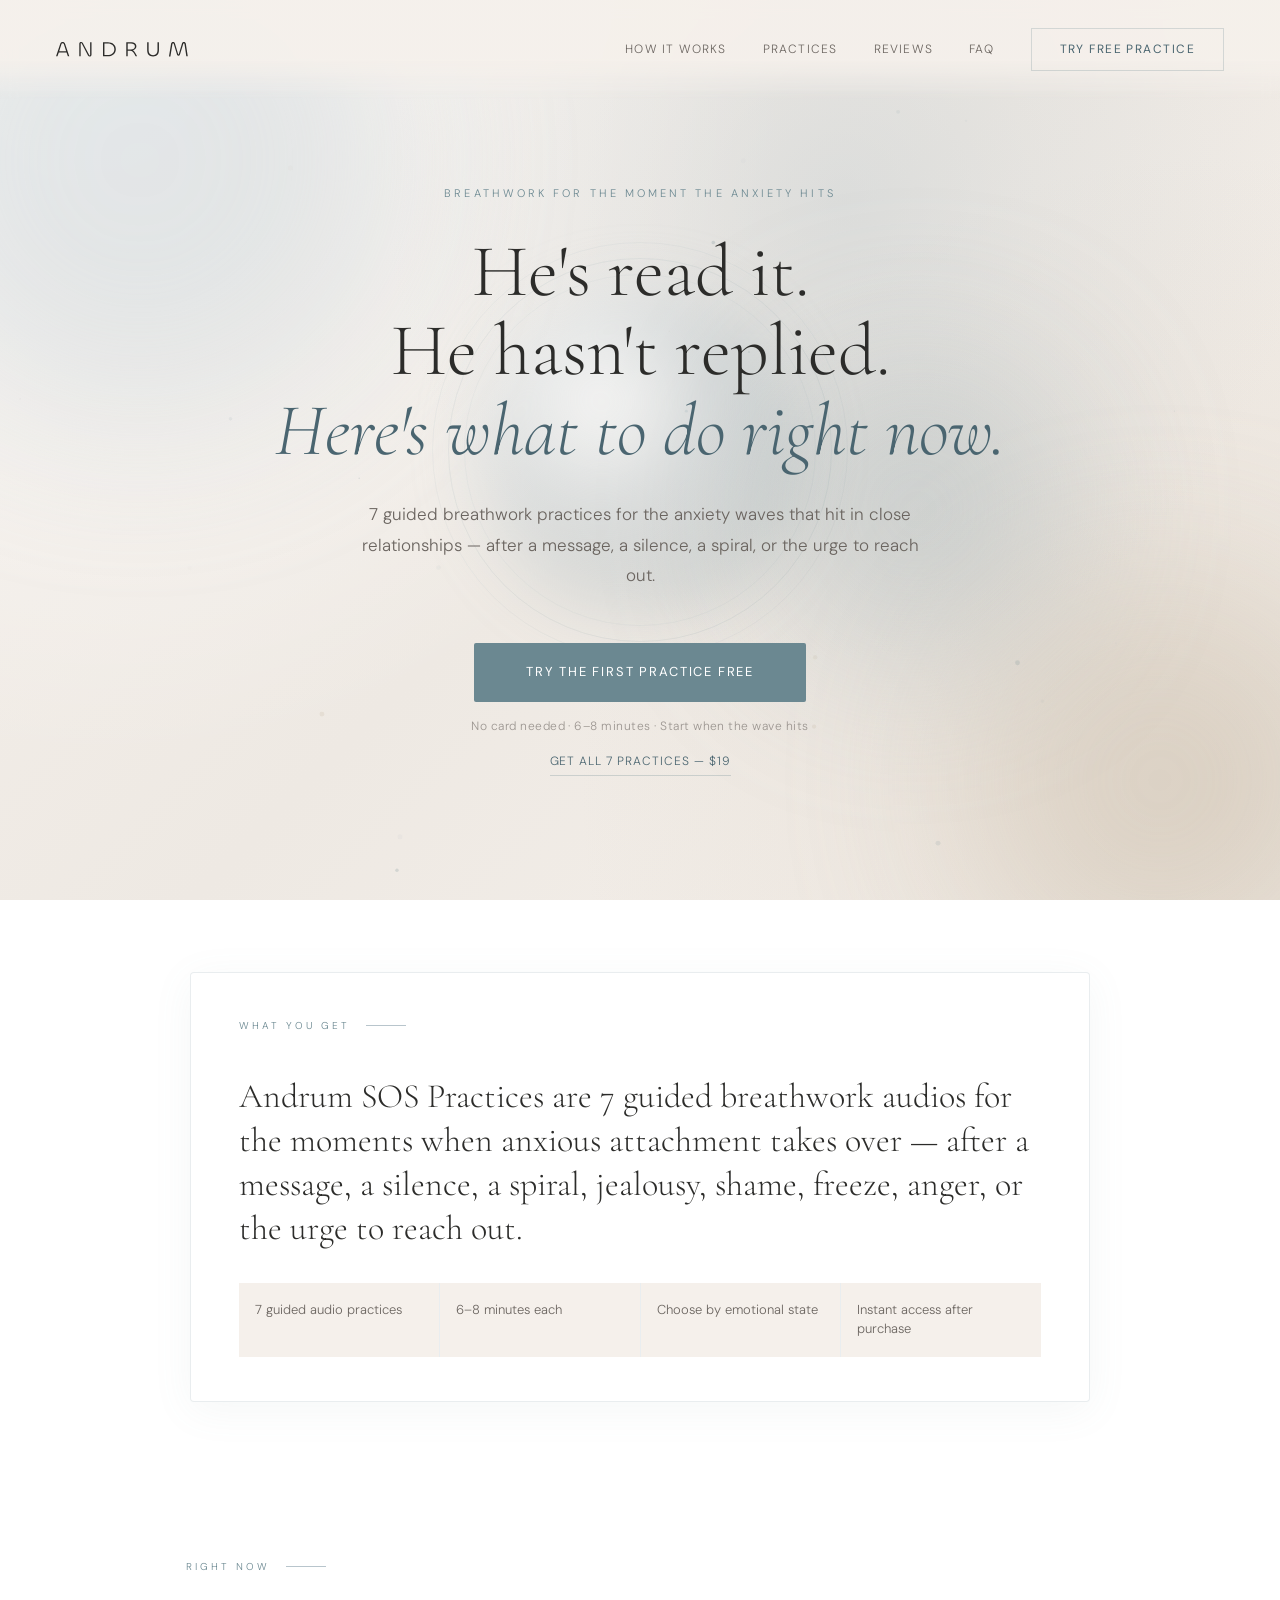
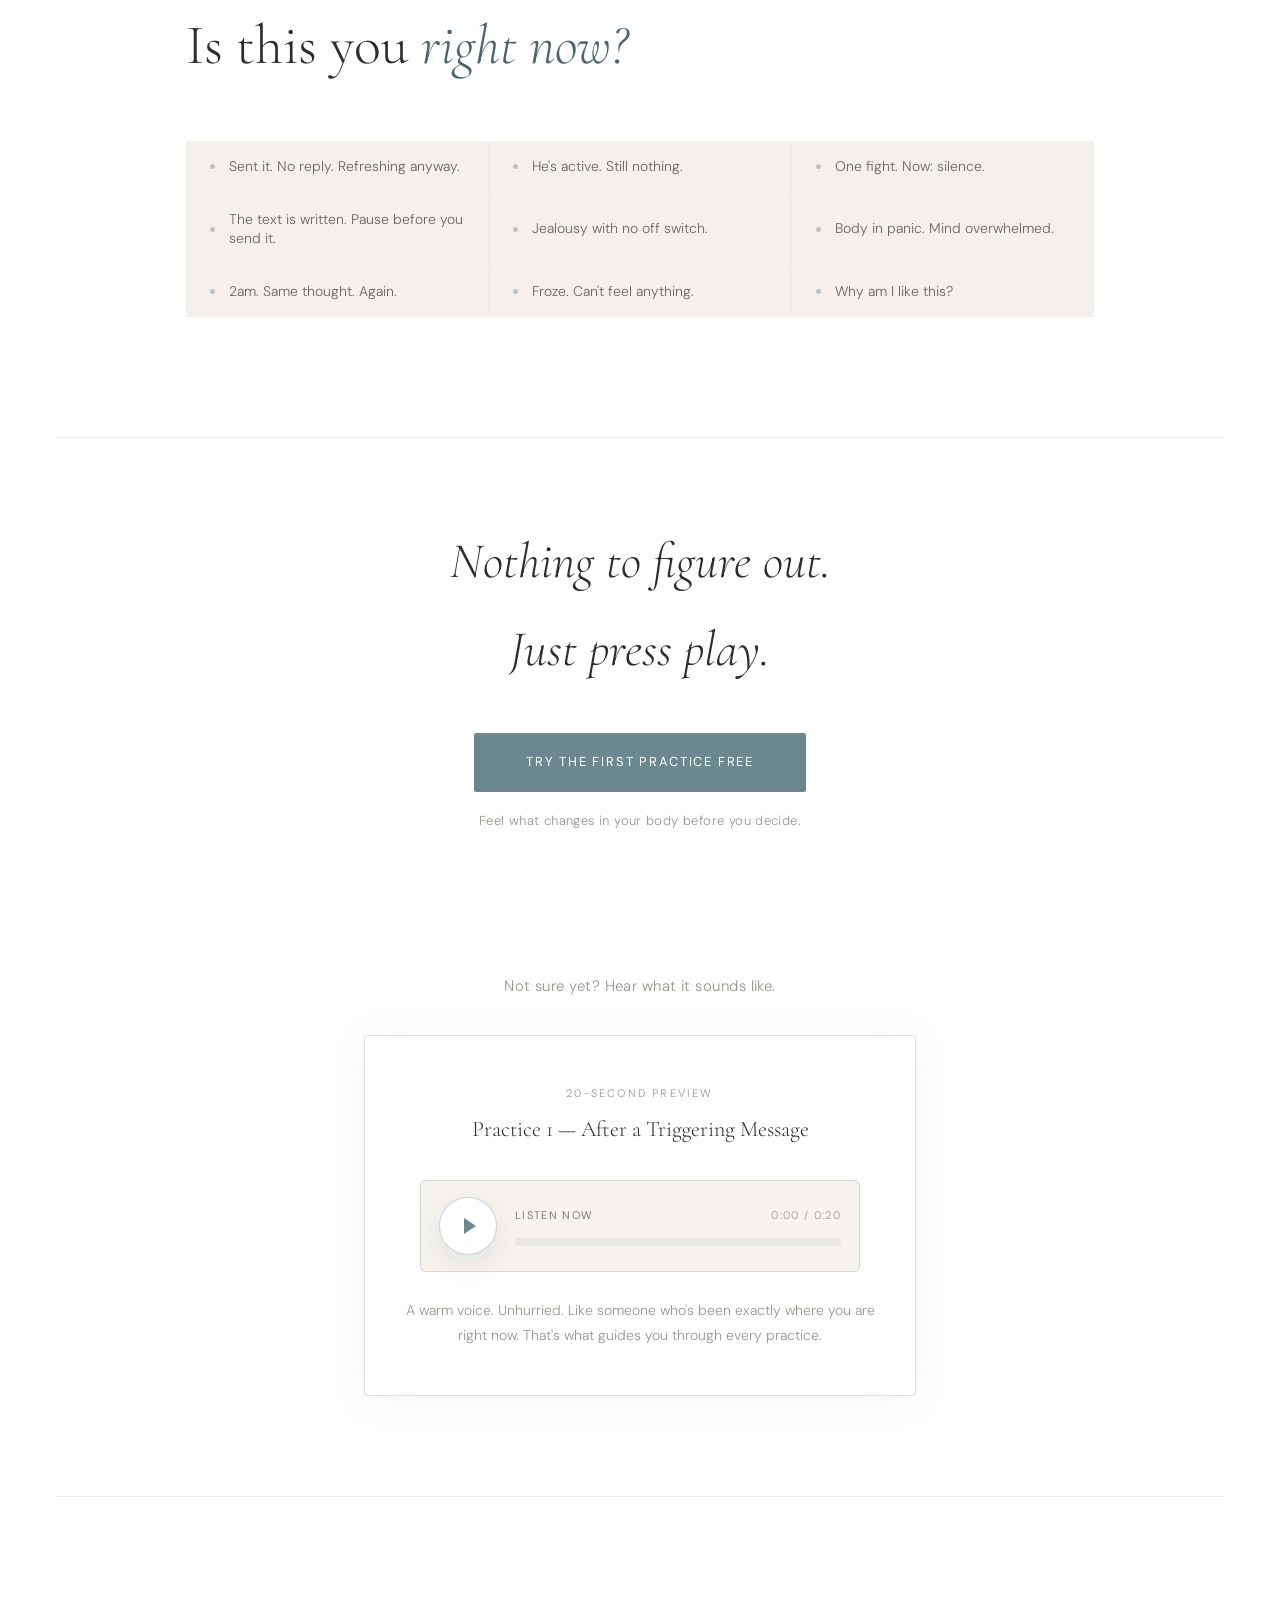
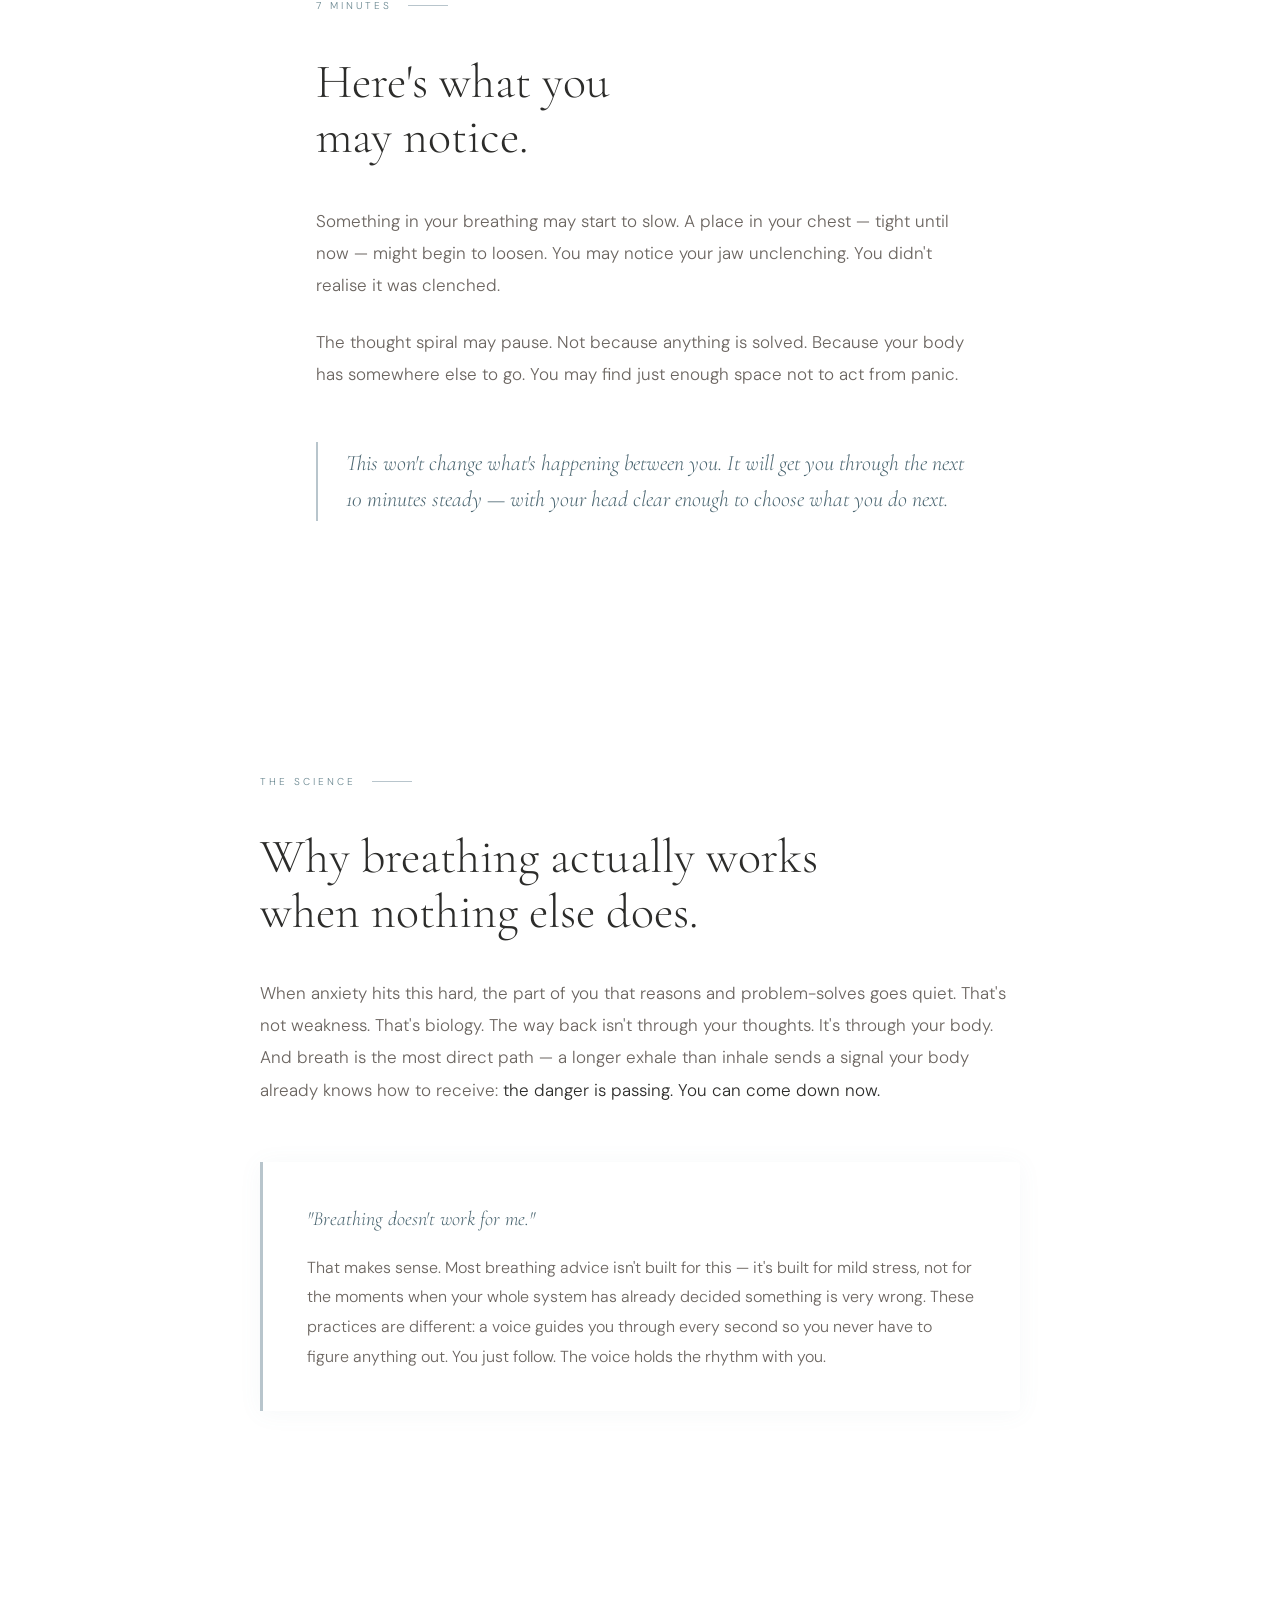
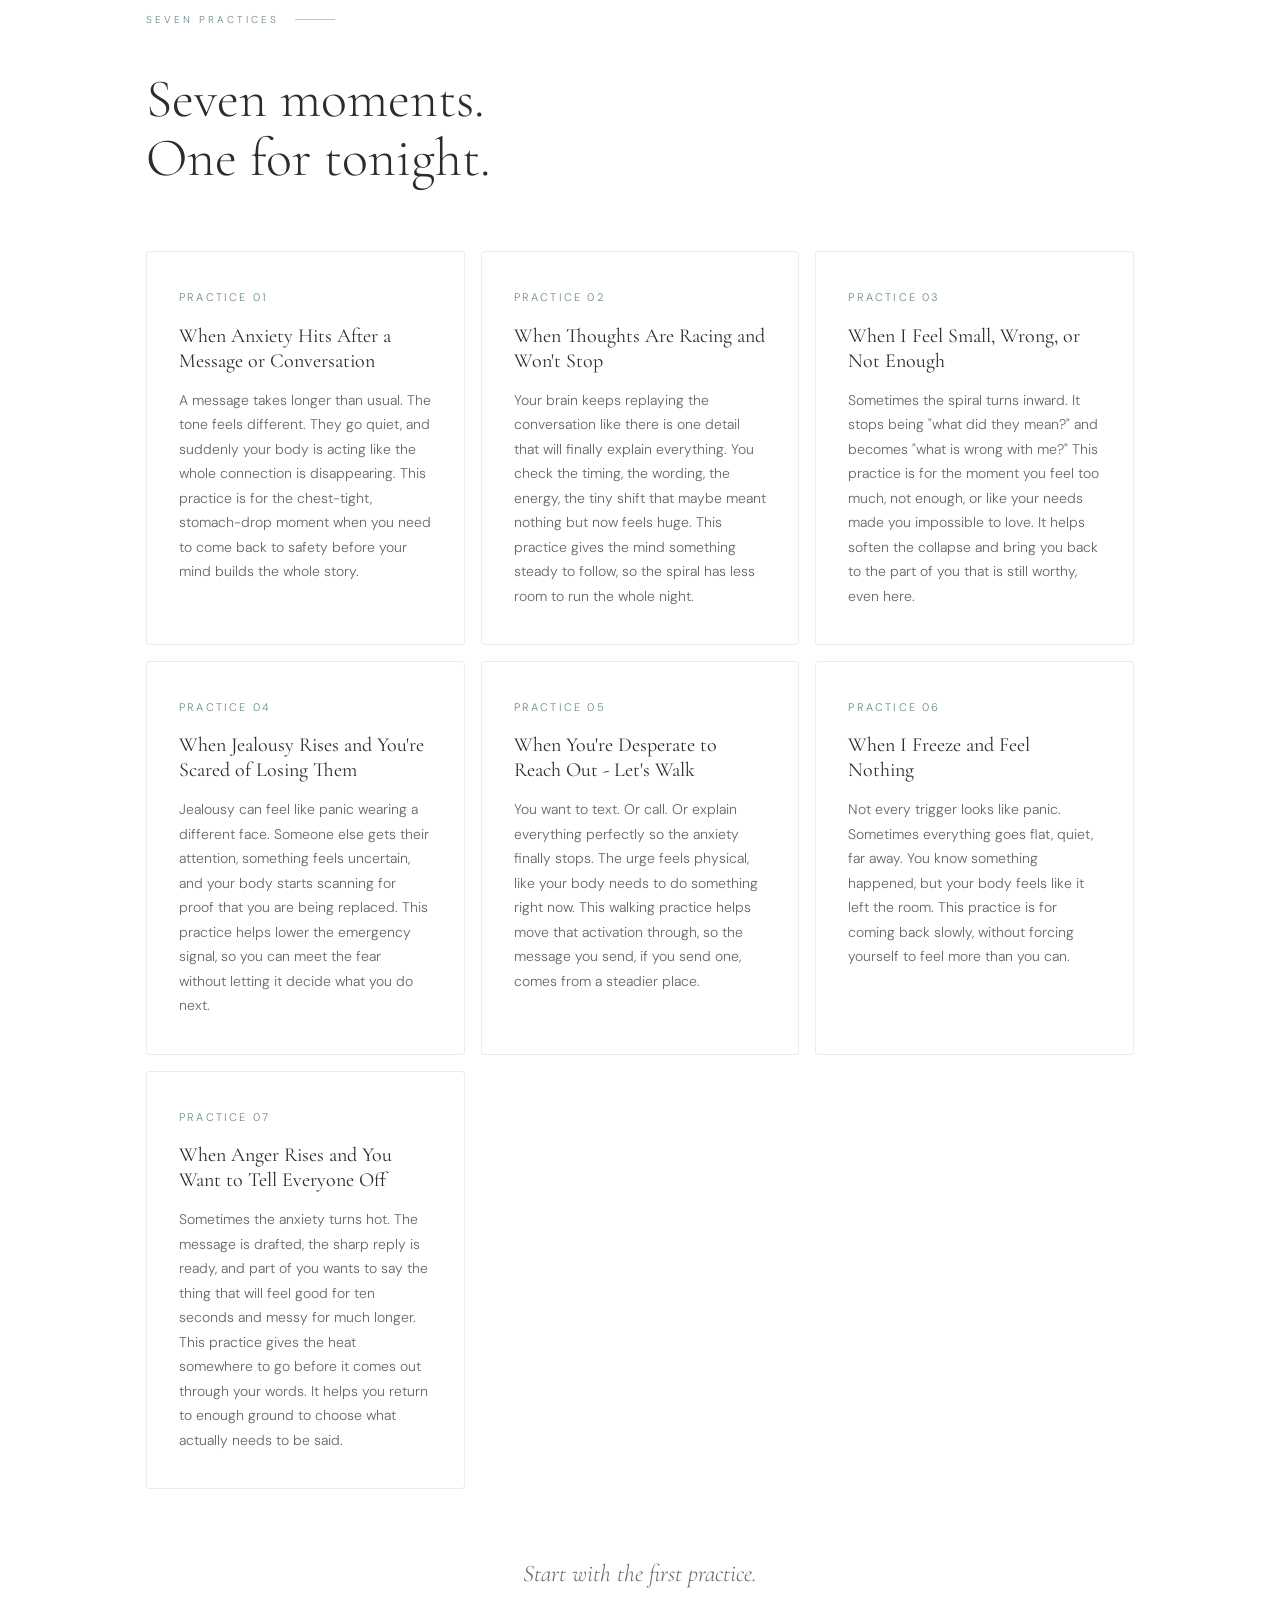
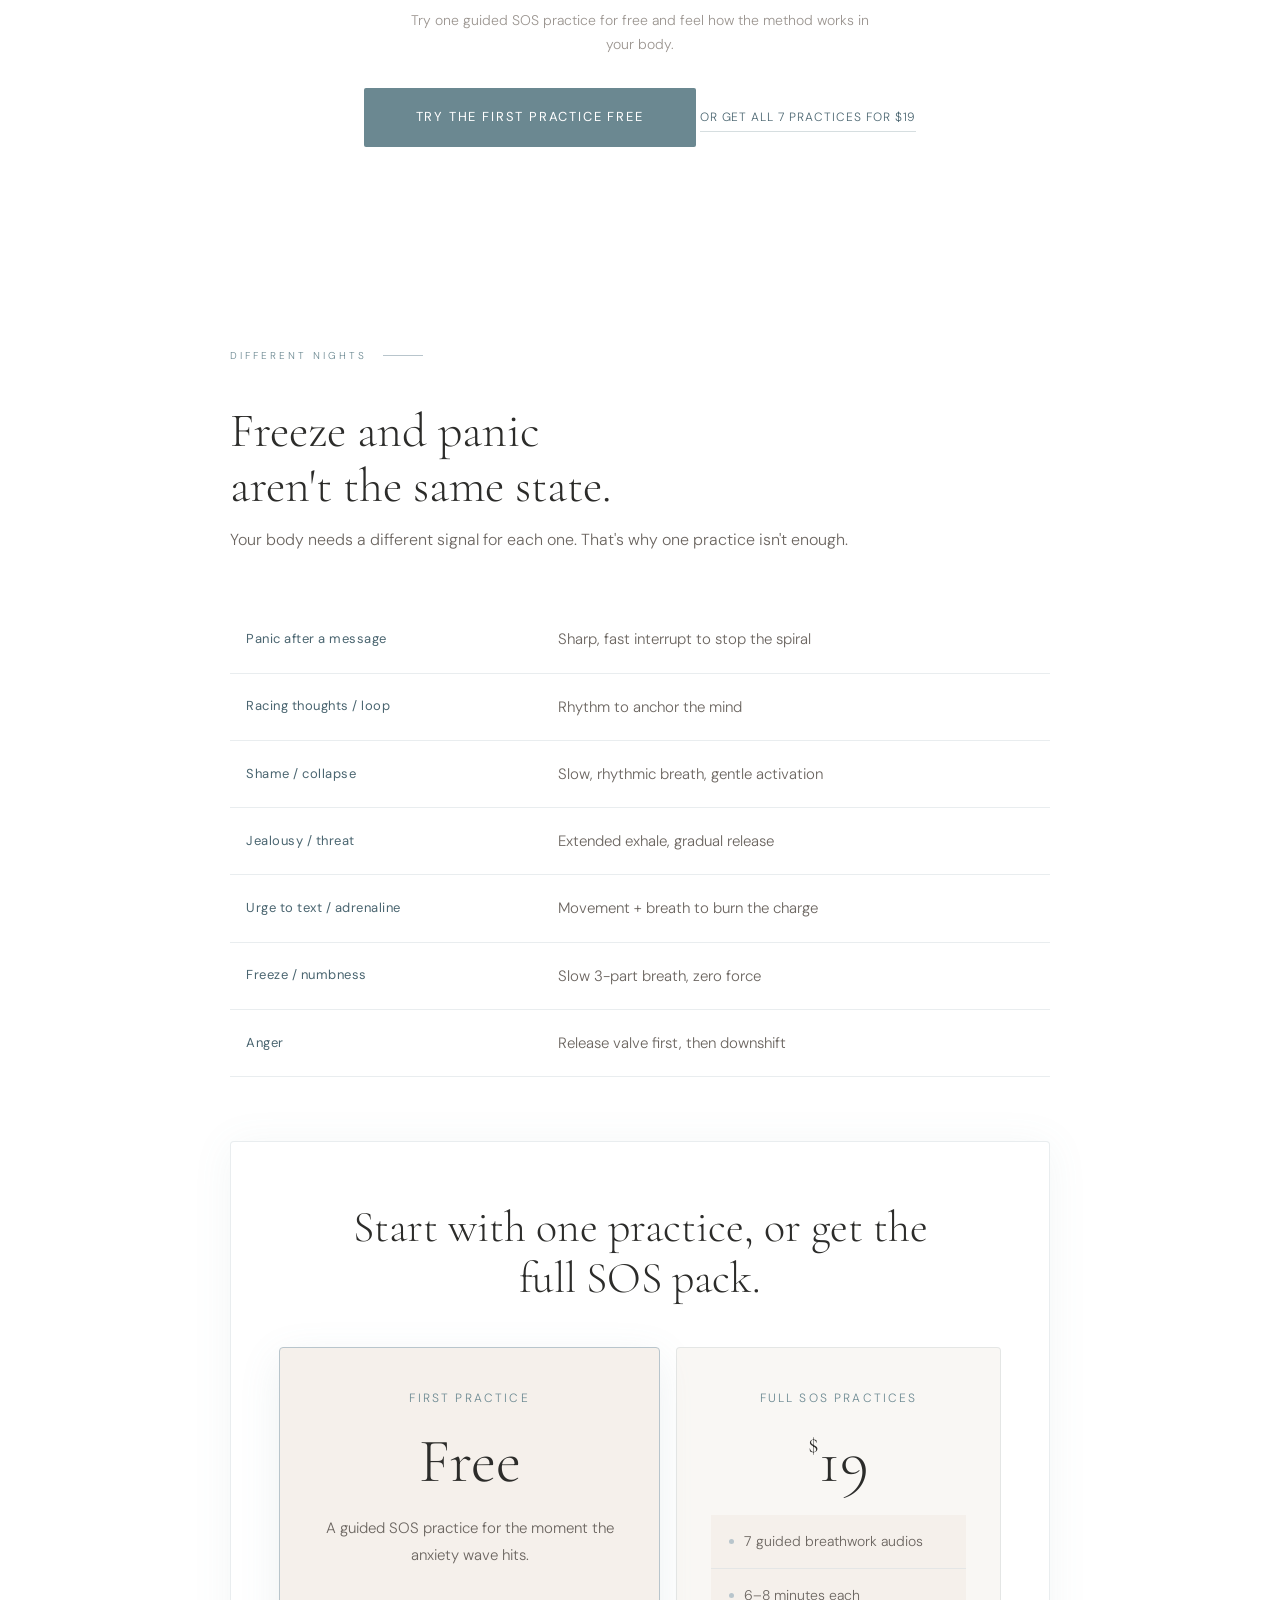
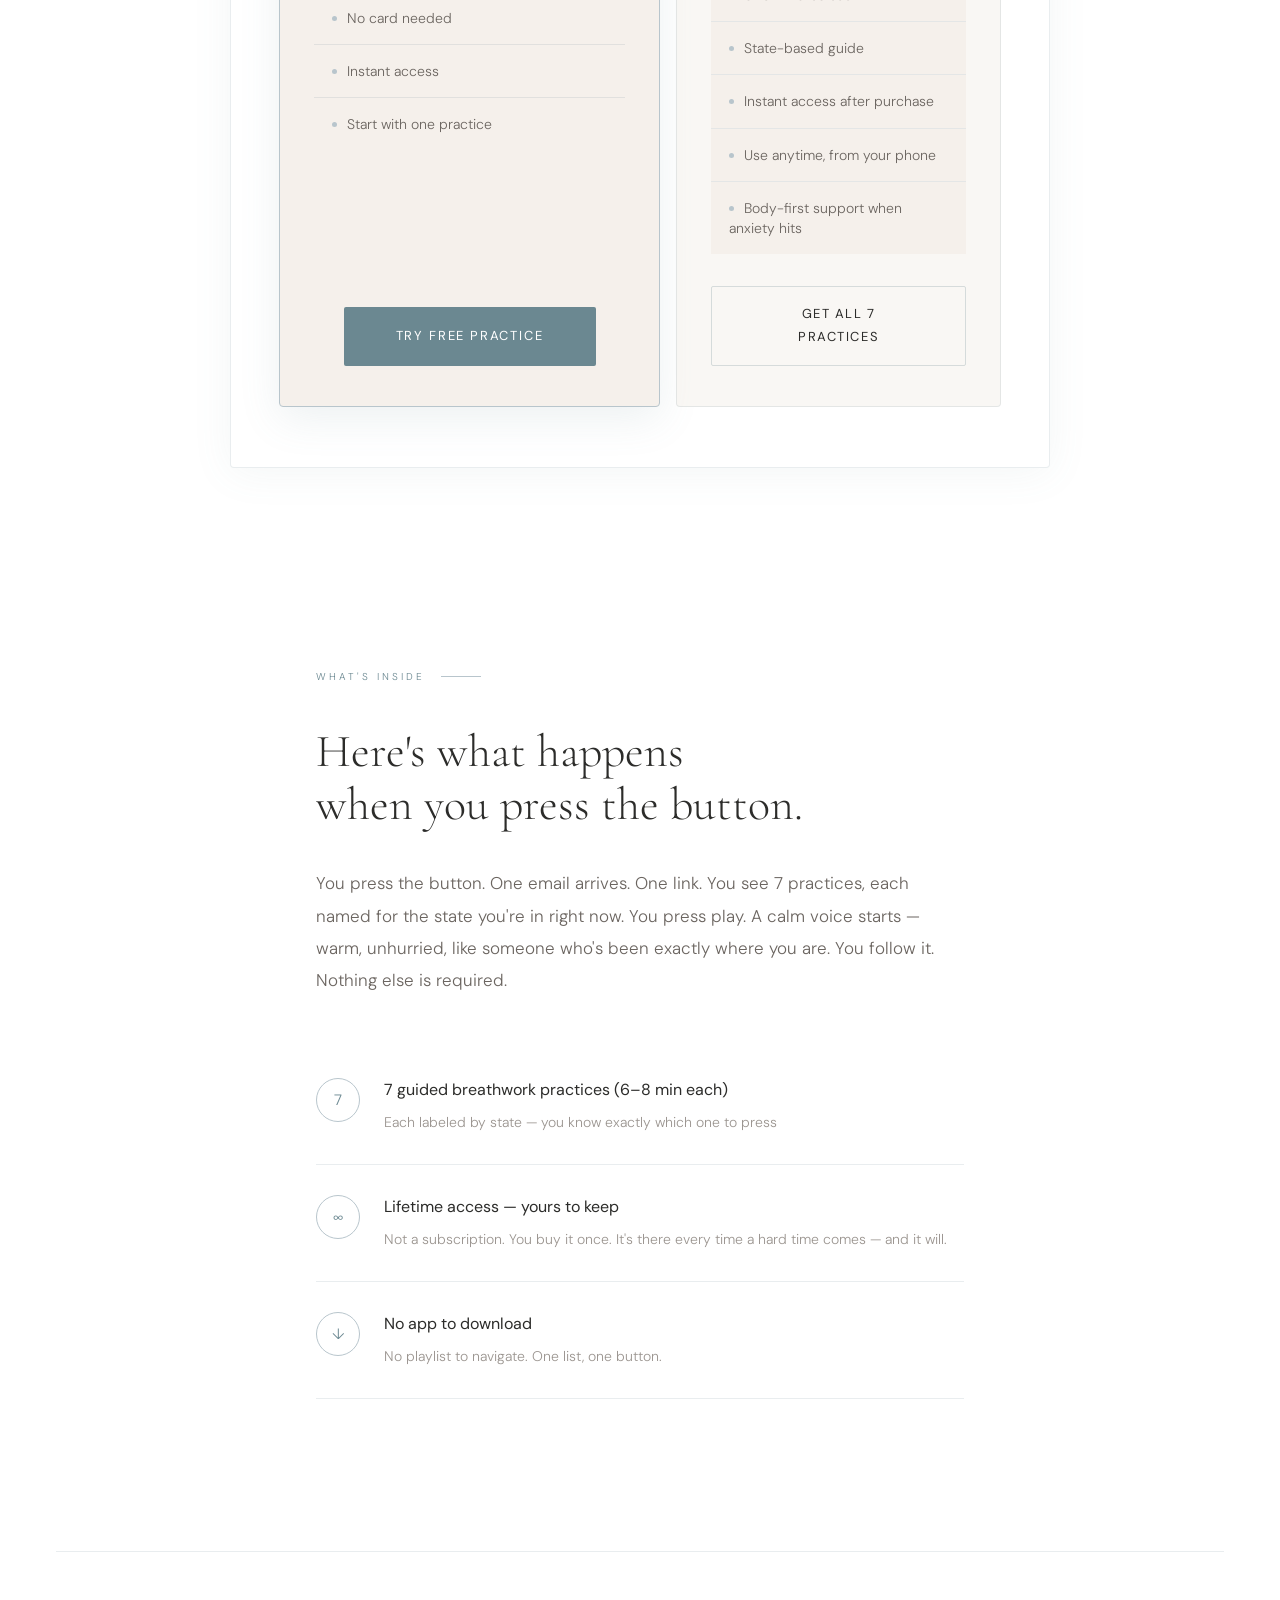
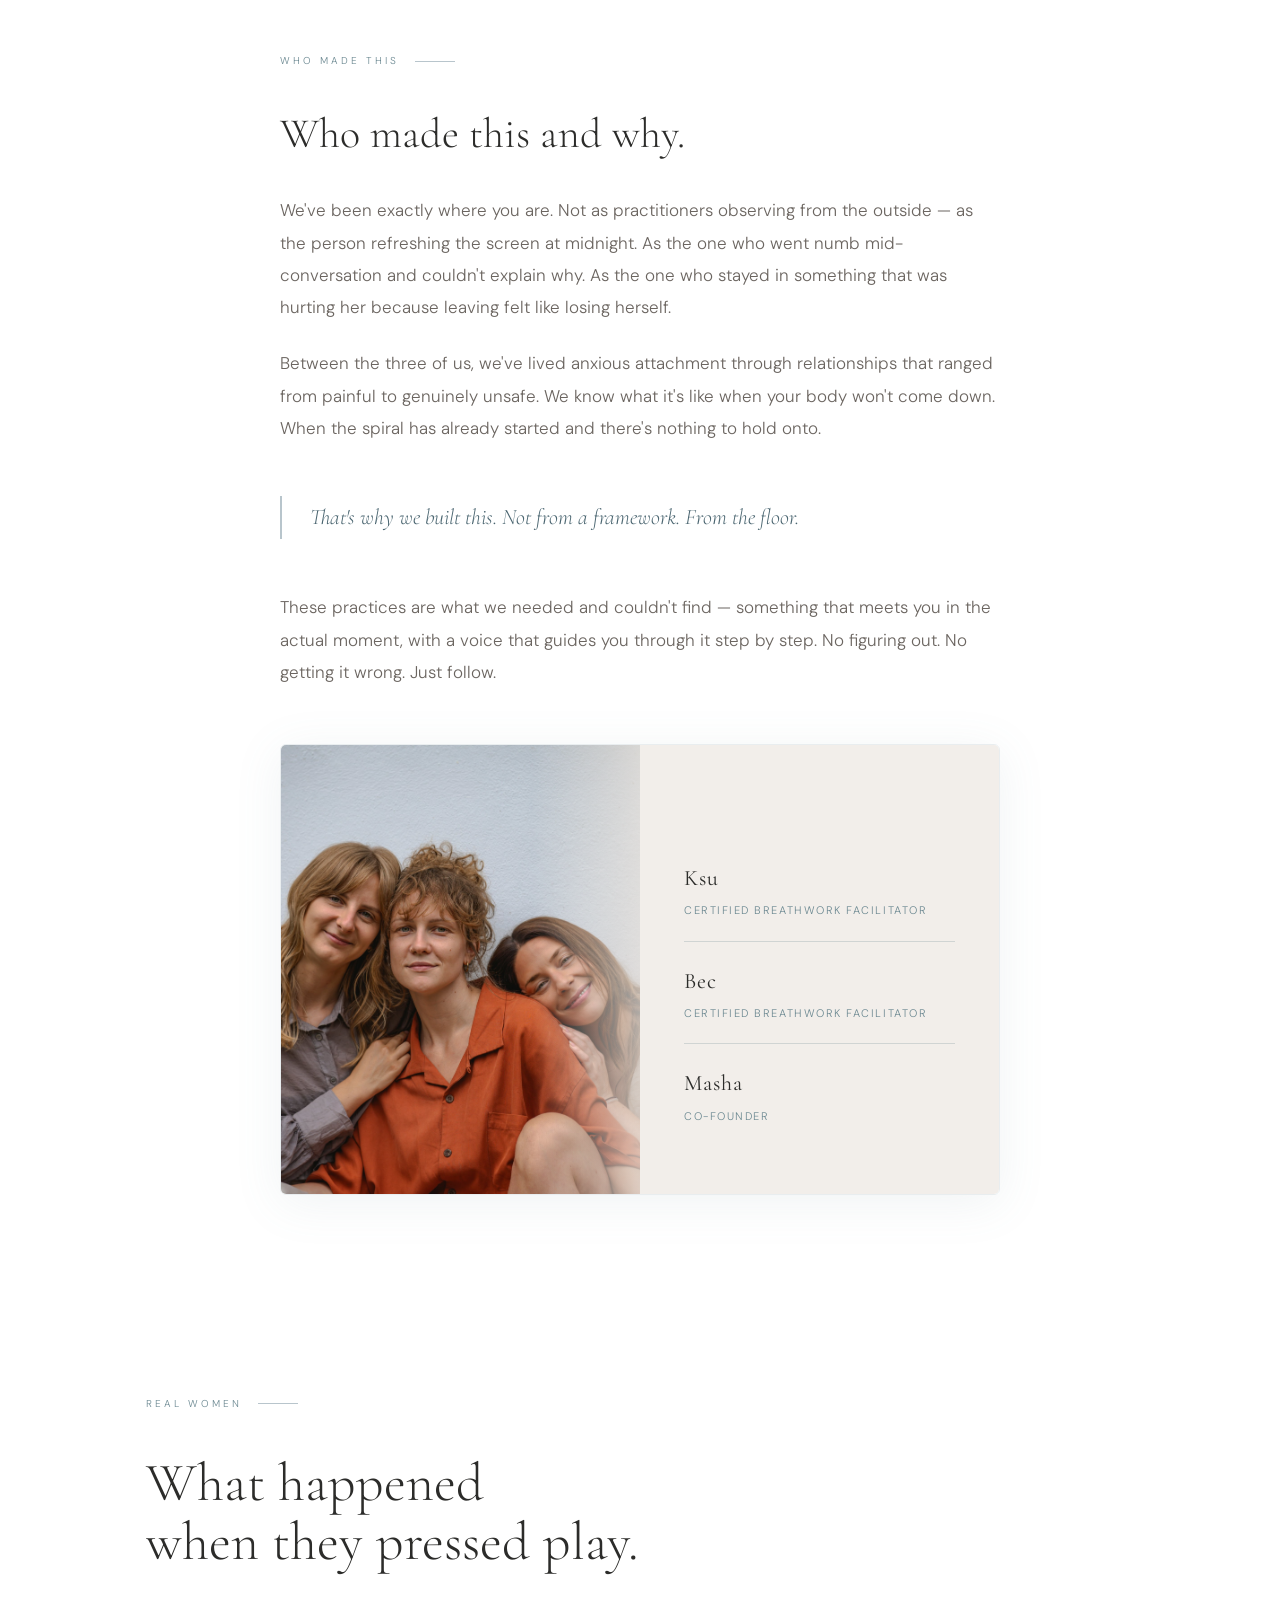
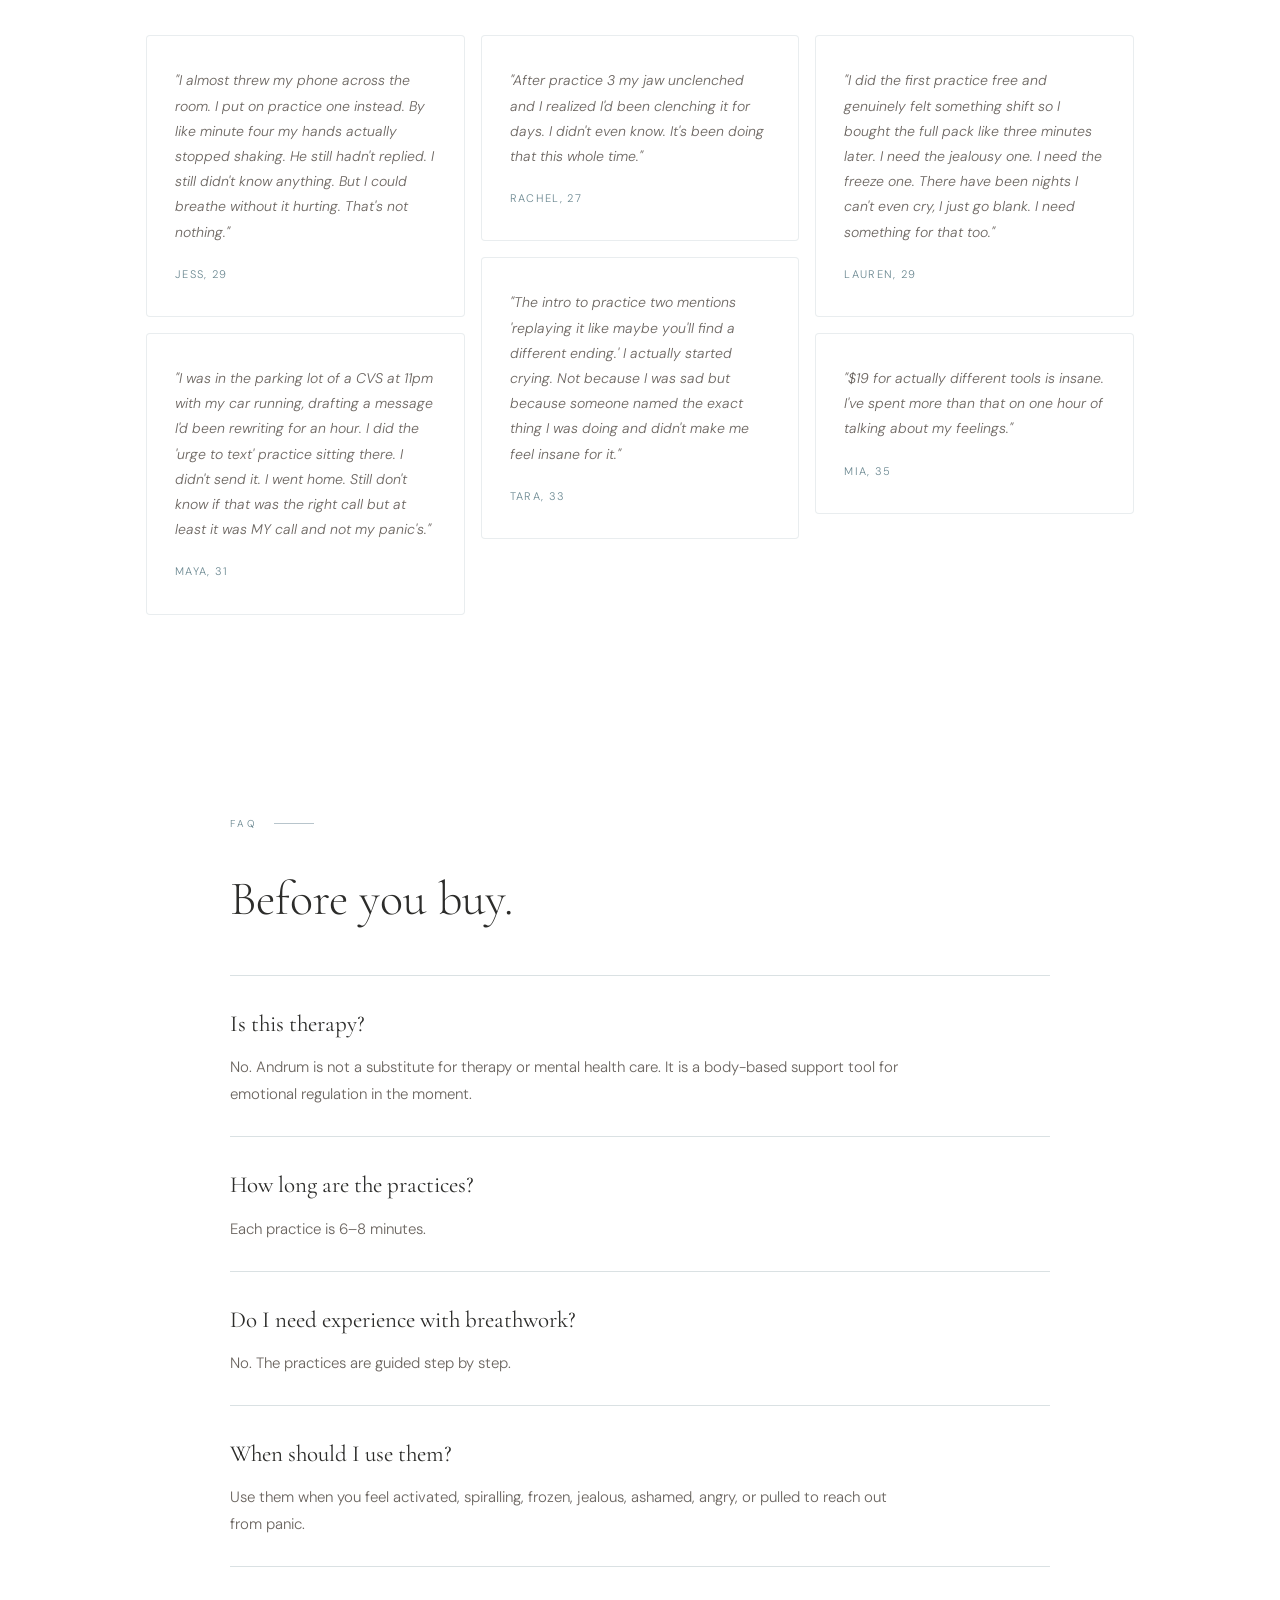
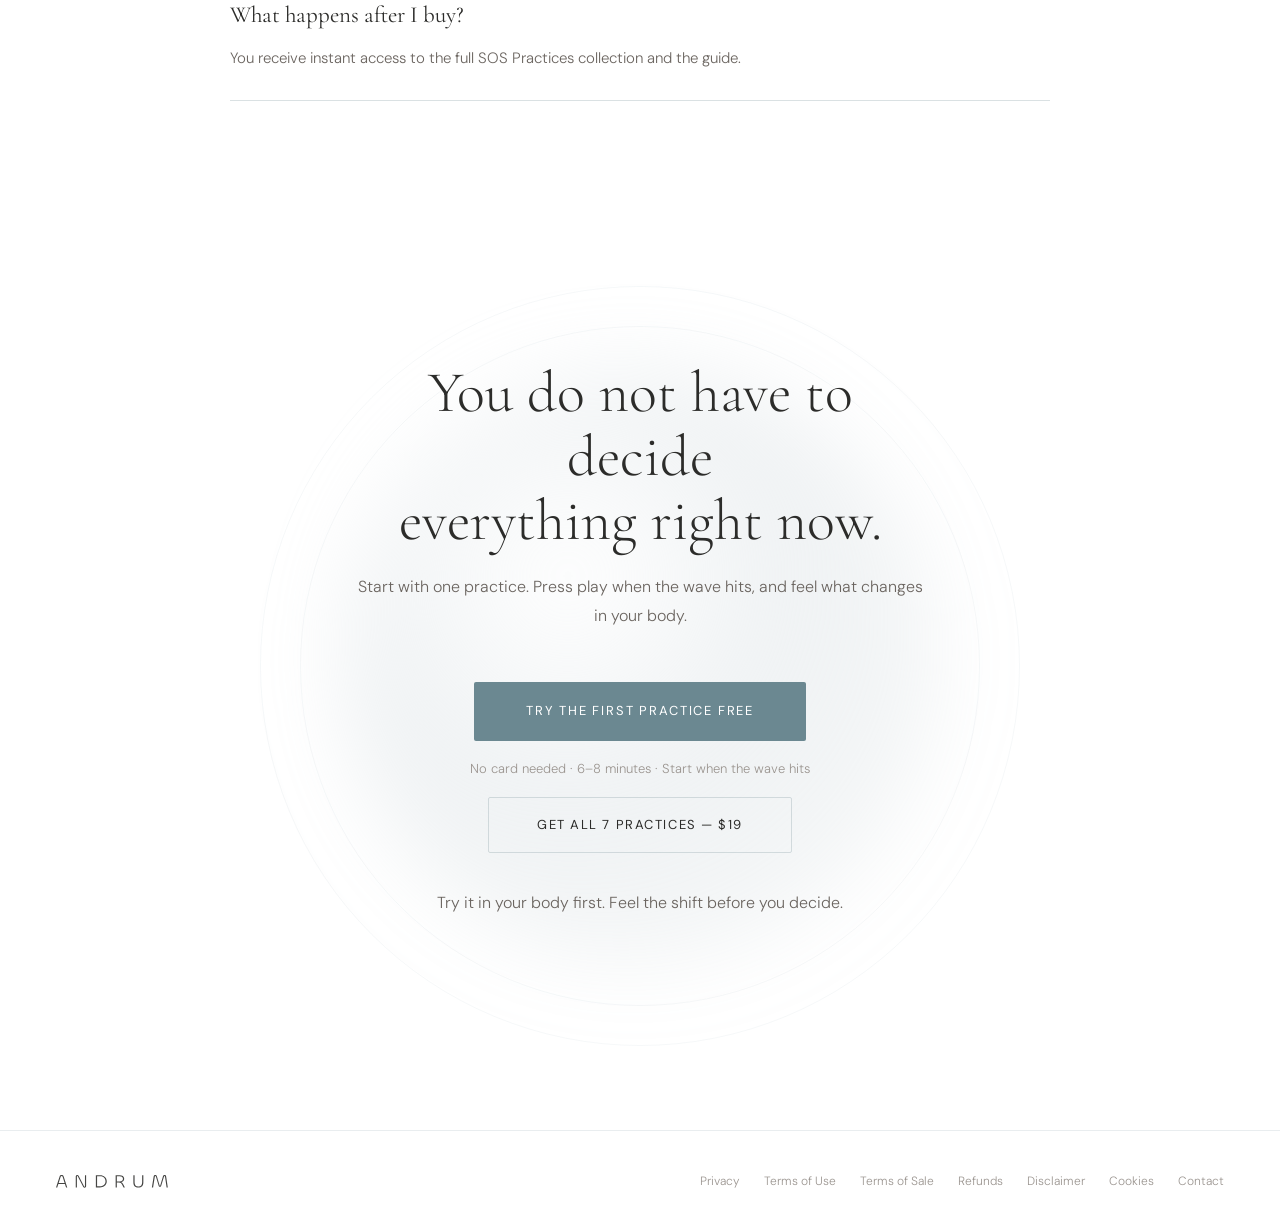
==== index.html @ 952d477e "Add legal pages and audio preview" ====
<!DOCTYPE html>
<html lang="en">
<head>
<meta charset="UTF-8">
<meta name="viewport" content="width=device-width, initial-scale=1.0">
<title>Andrum — space to breath</title>
<!-- FREE_PRACTICE_URL TODO: Replace #free-practice with Teachable free practice URL -->
<!-- FULL_PRODUCT_URL https://andrumspace.teachable.com/purchase?product_id=6744796 -->
<link rel="icon" type="image/png" href="assets/images/fav.png">
<link rel="apple-touch-icon" href="assets/images/fav.png">
<link href="https://fonts.googleapis.com/css2?family=Cormorant+Garamond:ital,wght@0,300;0,400;0,500;1,300;1,400&family=DM+Sans:ital,wght@0,300;0,400;1,300&display=swap" rel="stylesheet">
<link rel="stylesheet" href="assets/css/styles.css?v=20260520-1">
</head>
<body>

<!-- BLOBS -->
<div class="blob-layer">
  <div class="blob blob-1"></div>
  <div class="blob blob-2"></div>
  <div class="blob blob-3"></div>
</div>

<!-- PARTICLES -->
<canvas id="particles-canvas"></canvas>

<!-- NAV -->
<nav>
  <a href="#" class="logo" aria-label="Andrum home">
    <img src="assets/images/andrum-logo.svg" alt="Andrum">
  </a>
  <div class="nav-links">
    <a href="#how-it-works" class="nav-link">How it works</a>
    <a href="#practices" class="nav-link">Practices</a>
    <a href="#reviews" class="nav-link">Reviews</a>
    <a href="#faq" class="nav-link">FAQ</a>
    <a href="#free-practice" class="nav-cta js-free-practice-modal">Try free practice</a>
  </div>
  <button class="burger" id="burger" aria-label="Menu">
    <span></span>
    <span></span>
    <span></span>
  </button>
</nav>

<!-- MOBILE MENU -->
<div class="mobile-menu" id="mobile-menu">
  <div class="mobile-menu-backdrop" id="menu-backdrop"></div>
  <div class="mobile-menu-panel">
    <div class="mobile-menu-tag">Andrum</div>
    <nav class="mobile-nav-links">
      <a href="#practices" class="mobile-nav-link">Practices</a>
      <a href="#faq" class="mobile-nav-link">FAQ</a>
      <a href="#free-practice" class="mobile-nav-link js-free-practice-modal">Try free practice</a>
    </nav>
    <div class="mobile-menu-cta">
      <a href="#free-practice" class="btn-primary js-free-practice-modal" style="display:block;text-align:center;">Try free practice</a>
    </div>
  </div>
</div>

<!-- ─── HERO ─── -->
<section class="hero">
  <div class="sphere-wrap">
    <div class="sphere-ring sphere-ring-3"></div>
    <div class="sphere-ring sphere-ring-2"></div>
    <div class="sphere-ring sphere-ring-1"></div>
    <div class="sphere"></div>
  </div>

  <div class="hero-content">
    <div class="hero-eyebrow">Breathwork for the moment the anxiety hits</div>
    <h1 class="hero-title">He's read it.<br>He hasn't replied.<br><em>Here's what to do right now.</em></h1>
    <p class="hero-sub">7 guided breathwork practices for the anxiety waves that hit in close relationships — after a message, a silence, a spiral, or the urge to reach out.</p>
    <div class="hero-ctas">
      <a href="#free-practice" class="btn-primary js-free-practice-modal">Try the first practice free</a>
      <span class="note">No card needed · 6–8 minutes · Start when the wave hits</span>
      <a href="https://andrumspace.teachable.com/purchase?product_id=6744796" class="text-link">Get all 7 practices — $19</a>
    </div>
  </div>
</section>

<!-- ─── PRODUCT SUMMARY ─── -->
<section class="product-summary">
  <div class="product-summary-inner reveal">
    <div class="section-tag">What you get</div>
    <p class="product-summary-text">Andrum SOS Practices are 7 guided breathwork audios for the moments when anxious attachment takes over — after a message, a silence, a spiral, jealousy, shame, freeze, anger, or the urge to reach out.</p>
    <div class="summary-points">
      <span>7 guided audio practices</span>
      <span>6–8 minutes each</span>
      <span>Choose by emotional state</span>
      <span>Instant access after purchase</span>
    </div>
  </div>
</section>

<!-- ─── MIRROR ─── -->
<section class="mirror">
  <div class="section-tag reveal">Right now</div>
  <h2 class="mirror-title reveal">Is this you <em>right now?</em></h2>
  <div class="mirror-grid reveal">
    <div class="mirror-item">Sent it. No reply. Refreshing anyway.</div>
    <div class="mirror-item">He's active. Still nothing.</div>
    <div class="mirror-item">One fight. Now: silence.</div>
    <div class="mirror-item">The text is written. Pause before you send it.</div>
    <div class="mirror-item">Jealousy with no off switch.</div>
    <div class="mirror-item">Body in panic. Mind overwhelmed.</div>
    <div class="mirror-item">2am. Same thought. Again.</div>
    <div class="mirror-item">Froze. Can't feel anything.</div>
    <div class="mirror-item">Why am I like this?</div>
  </div>
</section>

<div class="divider"></div>

<!-- ─── CTA INTERRUPT ─── -->
<section class="cta-interrupt reveal">
  <h2>Nothing to figure out.<br>Just press play.</h2>
  <a href="#free-practice" class="btn-primary js-free-practice-modal">Try the first practice free</a>
  <p class="cta-note">Feel what changes in your body before you decide.</p>
</section>

<!-- ─── AUDIO ─── -->
<section class="audio-section reveal">
  <p style="font-size:15px;color:var(--text-soft);text-align:center;margin-bottom:36px;letter-spacing:0.03em">Not sure yet? Hear what it sounds like.</p>
  <div class="audio-box">
    <div class="audio-tag">20-second preview</div>
    <div class="audio-title">Practice 1 — After a Triggering Message</div>
    <div class="preview-player" data-audio-player>
      <button class="preview-play" type="button" data-audio-toggle aria-label="Play audio preview">
        <span class="preview-play-icon" aria-hidden="true"></span>
      </button>
      <div class="preview-player-body">
        <div class="preview-player-top">
          <span>Listen now</span>
          <span data-audio-time>0:00 / 0:00</span>
        </div>
        <div class="preview-progress" data-audio-seek role="slider" aria-label="Audio progress" aria-valuemin="0" aria-valuemax="100" aria-valuenow="0" tabindex="0">
          <div class="preview-progress-fill" data-audio-progress></div>
        </div>
      </div>
      <audio class="audio-player" preload="metadata">
        <source src="assets/audio/sos-practice-preview.mp3" type="audio/mpeg">
      </audio>
    </div>
    <p class="audio-desc">A warm voice. Unhurried. Like someone who's been exactly where you are right now. That's what guides you through every practice.</p>
  </div>
</section>

<div class="divider"></div>

<!-- ─── WHAT HAPPENS ─── -->
<section class="what-happens" id="how-it-works">
  <div class="section-tag reveal">7 minutes</div>
  <h2 class="reveal">Here's what you<br>may notice.</h2>
  <p class="body-p reveal">Something in your breathing may start to slow. A place in your chest — tight until now — might begin to loosen. You may notice your jaw unclenching. You didn't realise it was clenched.</p>
  <p class="body-p reveal">The thought spiral may pause. Not because anything is solved. Because your body has somewhere else to go. You may find just enough space not to act from panic.</p>
  <div class="pull-quote reveal">This won't change what's happening between you. It will get you through the next 10 minutes steady — with your head clear enough to choose what you do next.</div>
</section>

<!-- ─── WHY WORKS ─── -->
<section class="why-works">
  <div class="why-inner">
    <div class="section-tag reveal">The science</div>
    <h2 class="reveal">Why breathing actually works<br>when nothing else does.</h2>
    <p class="body-p reveal">When anxiety hits this hard, the part of you that reasons and problem-solves goes quiet. That's not weakness. That's biology. The way back isn't through your thoughts. It's through your body. And breath is the most direct path — a longer exhale than inhale sends a signal your body already knows how to receive: <span style="color:var(--text)">the danger is passing. You can come down now.</span></p>
    <div class="objection reveal">
      <div class="objection-q">"Breathing doesn't work for me."</div>
      <p>That makes sense. Most breathing advice isn't built for this — it's built for mild stress, not for the moments when your whole system has already decided something is very wrong. These practices are different: a voice guides you through every second so you never have to figure anything out. You just follow. The voice holds the rhythm with you.</p>
    </div>
  </div>
</section>

<!-- ─── SCENARIOS ─── -->
<section class="scenarios" id="practices">
  <div class="section-tag reveal">Seven practices</div>
  <h2 class="reveal">Seven moments.<br>One for tonight.</h2>
  <div class="cards-grid">
    <div class="card reveal">
      <div class="card-num">Practice 01</div>
      <div class="card-title">When Anxiety Hits After a Message or Conversation</div>
      <p class="card-body">A message takes longer than usual. The tone feels different. They go quiet, and suddenly your body is acting like the whole connection is disappearing. This practice is for the chest-tight, stomach-drop moment when you need to come back to safety before your mind builds the whole story.</p>
    </div>
    <div class="card reveal">
      <div class="card-num">Practice 02</div>
      <div class="card-title">When Thoughts Are Racing and Won't Stop</div>
      <p class="card-body">Your brain keeps replaying the conversation like there is one detail that will finally explain everything. You check the timing, the wording, the energy, the tiny shift that maybe meant nothing but now feels huge. This practice gives the mind something steady to follow, so the spiral has less room to run the whole night.</p>
    </div>
    <div class="card reveal">
      <div class="card-num">Practice 03</div>
      <div class="card-title">When I Feel Small, Wrong, or Not Enough</div>
      <p class="card-body">Sometimes the spiral turns inward. It stops being "what did they mean?" and becomes "what is wrong with me?" This practice is for the moment you feel too much, not enough, or like your needs made you impossible to love. It helps soften the collapse and bring you back to the part of you that is still worthy, even here.</p>
    </div>
    <div class="card reveal">
      <div class="card-num">Practice 04</div>
      <div class="card-title">When Jealousy Rises and You're Scared of Losing Them</div>
      <p class="card-body">Jealousy can feel like panic wearing a different face. Someone else gets their attention, something feels uncertain, and your body starts scanning for proof that you are being replaced. This practice helps lower the emergency signal, so you can meet the fear without letting it decide what you do next.</p>
    </div>
    <div class="card reveal">
      <div class="card-num">Practice 05</div>
      <div class="card-title">When You're Desperate to Reach Out - Let's Walk</div>
      <p class="card-body">You want to text. Or call. Or explain everything perfectly so the anxiety finally stops. The urge feels physical, like your body needs to do something right now. This walking practice helps move that activation through, so the message you send, if you send one, comes from a steadier place.</p>
    </div>
    <div class="card reveal">
      <div class="card-num">Practice 06</div>
      <div class="card-title">When I Freeze and Feel Nothing</div>
      <p class="card-body">Not every trigger looks like panic. Sometimes everything goes flat, quiet, far away. You know something happened, but your body feels like it left the room. This practice is for coming back slowly, without forcing yourself to feel more than you can.</p>
    </div>
    <div class="card reveal">
      <div class="card-num">Practice 07</div>
      <div class="card-title">When Anger Rises and You Want to Tell Everyone Off</div>
      <p class="card-body">Sometimes the anxiety turns hot. The message is drafted, the sharp reply is ready, and part of you wants to say the thing that will feel good for ten seconds and messy for much longer. This practice gives the heat somewhere to go before it comes out through your words. It helps you return to enough ground to choose what actually needs to be said.</p>
    </div>
  </div>
  <div class="cards-cta reveal">
    <p>Start with the first practice.</p>
    <span>Try one guided SOS practice for free and feel how the method works in your body.</span>
    <a href="#free-practice" class="btn-primary js-free-practice-modal">Try the first practice free</a>
    <a href="https://andrumspace.teachable.com/purchase?product_id=6744796" class="text-link">Or get all 7 practices for $19</a>
  </div>
</section>

<!-- ─── COMPARISON ─── -->
<section class="comparison">
  <div class="comparison-inner">
    <div class="section-tag reveal">Different nights</div>
    <h2 class="reveal">Freeze and panic<br>aren't the same state.</h2>
    <p class="comp-sub reveal">Your body needs a different signal for each one. That's why one practice isn't enough.</p>
    <table class="comp-table reveal">
      <tr><td>Panic after a message</td><td>Sharp, fast interrupt to stop the spiral</td></tr>
      <tr><td>Racing thoughts / loop</td><td>Rhythm to anchor the mind</td></tr>
      <tr><td>Shame / collapse</td><td>Slow, rhythmic breath, gentle activation</td></tr>
      <tr><td>Jealousy / threat</td><td>Extended exhale, gradual release</td></tr>
      <tr><td>Urge to text / adrenaline</td><td>Movement + breath to burn the charge</td></tr>
      <tr><td>Freeze / numbness</td><td>Slow 3-part breath, zero force</td></tr>
      <tr><td>Anger</td><td>Release valve first, then downshift</td></tr>
    </table>
    <div class="path-card reveal" id="purchase">
      <h3>Start with one practice, or get the full SOS pack.</h3>
      <div class="path-options">
        <div class="path-option path-option-primary" id="free-practice">
          <div class="price-label">First practice</div>
          <div class="path-price">Free</div>
          <p>A guided SOS practice for the moment the anxiety wave hits.</p>
          <ul class="purchase-list">
            <li>No card needed</li>
            <li>Instant access</li>
            <li>Start with one practice</li>
          </ul>
          <a href="#free-practice" class="btn-primary js-free-practice-modal">Try free practice</a>
        </div>
        <div class="path-option path-option-secondary" id="full-pack">
          <div class="price-label">Full SOS Practices</div>
          <div class="path-price"><sup>$</sup>19</div>
          <ul class="purchase-list">
            <li>7 guided breathwork audios</li>
            <li>6–8 minutes each</li>
            <li>State-based guide</li>
            <li>Instant access after purchase</li>
            <li>Use anytime, from your phone</li>
            <li>Body-first support when anxiety hits</li>
          </ul>
          <a href="https://andrumspace.teachable.com/purchase?product_id=6744796" class="btn-outline">Get all 7 practices</a>
        </div>
      </div>
    </div>
  </div>
</section>

<!-- ─── WHAT YOU GET ─── -->
<section class="what-get">
  <div class="section-tag reveal">What's inside</div>
  <h2 class="reveal">Here's what happens<br>when you press the button.</h2>
  <p class="body-p reveal">You press the button. One email arrives. One link. You see 7 practices, each named for the state you're in right now. You press play. A calm voice starts — warm, unhurried, like someone who's been exactly where you are. You follow it. Nothing else is required.</p>
  <div class="get-list reveal">
    <div class="get-item">
      <div class="get-icon">7</div>
      <div class="get-text">
        <strong>7 guided breathwork practices (6–8 min each)</strong>
        <span>Each labeled by state — you know exactly which one to press</span>
      </div>
    </div>
    <div class="get-item">
      <div class="get-icon">∞</div>
      <div class="get-text">
        <strong>Lifetime access — yours to keep</strong>
        <span>Not a subscription. You buy it once. It's there every time a hard time comes — and it will.</span>
      </div>
    </div>
    <div class="get-item">
      <div class="get-icon">↓</div>
      <div class="get-text">
        <strong>No app to download</strong>
        <span>No playlist to navigate. One list, one button.</span>
      </div>
    </div>
  </div>
</section>

<div class="divider"></div>

<!-- ─── TRUST ─── -->
<section class="trust" id="about">
  <div class="trust-inner">
    <div class="section-tag reveal">Who made this</div>
    <h2 class="reveal">Who made this and why.</h2>
    <p class="body-p reveal">We've been exactly where you are. Not as practitioners observing from the outside — as the person refreshing the screen at midnight. As the one who went numb mid-conversation and couldn't explain why. As the one who stayed in something that was hurting her because leaving felt like losing herself.</p>
    <p class="body-p reveal">Between the three of us, we've lived anxious attachment through relationships that ranged from painful to genuinely unsafe. We know what it's like when your body won't come down. When the spiral has already started and there's nothing to hold onto.</p>
    <div class="pull-quote reveal">That's why we built this. Not from a framework. From the floor.</div>
    <p class="body-p reveal">These practices are what we needed and couldn't find — something that meets you in the actual moment, with a voice that guides you through it step by step. No figuring out. No getting it wrong. Just follow.</p>
    <div class="team-section reveal">
      <div class="team-img-wrap">
        <img src="assets/images/team-photo.jpg" alt="Team photo" class="team-img">
        <div class="team-img-overlay"></div>
      </div>
      <div class="team-caption">
        <div class="team-names-block">
          <div class="team-name-item">
            <span class="team-name">Ksu</span>
            <span class="team-role">certified breathwork facilitator</span>
          </div>
          <div class="team-name-divider"></div>
          <div class="team-name-item">
            <span class="team-name">Bec</span>
            <span class="team-role">certified breathwork facilitator</span>
          </div>
          <div class="team-name-divider"></div>
          <div class="team-name-item">
            <span class="team-name">Masha</span>
            <span class="team-role">co-founder</span>
          </div>
        </div>
      </div>
    </div>
  </div>
</section>

<!-- ─── REVIEWS ─── -->
<section class="reviews" id="reviews">
  <div class="section-tag reveal">Real women</div>
  <h2 class="reveal">What happened<br>when they pressed play.</h2>
  <div class="reviews-grid">
    <div class="review reveal"><p class="review-text">"I almost threw my phone across the room. I put on practice one instead. By like minute four my hands actually stopped shaking. He still hadn't replied. I still didn't know anything. But I could breathe without it hurting. That's not nothing."</p><div class="review-author">Jess, 29</div></div>
    <div class="review reveal"><p class="review-text">"I was in the parking lot of a CVS at 11pm with my car running, drafting a message I'd been rewriting for an hour. I did the 'urge to text' practice sitting there. I didn't send it. I went home. Still don't know if that was the right call but at least it was MY call and not my panic's."</p><div class="review-author">Maya, 31</div></div>
    <div class="review reveal"><p class="review-text">"After practice 3 my jaw unclenched and I realized I'd been clenching it for days. I didn't even know. It's been doing that this whole time."</p><div class="review-author">Rachel, 27</div></div>
    <div class="review reveal"><p class="review-text">"The intro to practice two mentions 'replaying it like maybe you'll find a different ending.' I actually started crying. Not because I was sad but because someone named the exact thing I was doing and didn't make me feel insane for it."</p><div class="review-author">Tara, 33</div></div>
    <div class="review reveal"><p class="review-text">"I did the first practice free and genuinely felt something shift so I bought the full pack like three minutes later. I need the jealousy one. I need the freeze one. There have been nights I can't even cry, I just go blank. I need something for that too."</p><div class="review-author">Lauren, 29</div></div>
    <div class="review reveal"><p class="review-text">"$19 for actually different tools is insane. I've spent more than that on one hour of talking about my feelings."</p><div class="review-author">Mia, 35</div></div>
  </div>
</section>

<!-- ─── FAQ ─── -->
<section class="faq" id="faq">
  <div class="faq-inner">
    <div class="section-tag reveal">FAQ</div>
    <h2 class="reveal">Before you buy.</h2>
    <div class="faq-list reveal">
      <div class="faq-item">
        <h3>Is this therapy?</h3>
        <p>No. Andrum is not a substitute for therapy or mental health care. It is a body-based support tool for emotional regulation in the moment.</p>
      </div>
      <div class="faq-item">
        <h3>How long are the practices?</h3>
        <p>Each practice is 6–8 minutes.</p>
      </div>
      <div class="faq-item">
        <h3>Do I need experience with breathwork?</h3>
        <p>No. The practices are guided step by step.</p>
      </div>
      <div class="faq-item">
        <h3>When should I use them?</h3>
        <p>Use them when you feel activated, spiralling, frozen, jealous, ashamed, angry, or pulled to reach out from panic.</p>
      </div>
      <div class="faq-item">
        <h3>What happens after I buy?</h3>
        <p>You receive instant access to the full SOS Practices collection and the guide.</p>
      </div>
    </div>
  </div>
</section>

<!-- ─── FINAL CTA ─── -->
<section class="final-cta" id="final">
  <div class="final-sphere-wrap">
    <div class="final-sphere-ring final-sphere-ring-2"></div>
    <div class="final-sphere-ring final-sphere-ring-1"></div>
    <div class="final-sphere"></div>
  </div>
  <div class="final-inner">
    <h2>You do not have to decide<br>everything right now.</h2>
    <p>Start with one practice. Press play when the wave hits, and feel what changes in your body.</p>
    <div class="cta-stack">
      <a href="#free-practice" class="btn-primary js-free-practice-modal">Try the first practice free</a>
      <p style="font-size:13px;color:var(--text-soft);margin:0">No card needed · 6–8 minutes · Start when the wave hits</p>
      <a href="https://andrumspace.teachable.com/purchase?product_id=6744796" class="btn-outline">Get all 7 practices — $19</a>
    </div>
    <p class="guarantee">Try it in your body first. Feel the shift before you decide.</p>
  </div>
</section>

<!-- ─── FOOTER ─── -->
<footer class="site-footer">
  <a href="#" class="logo footer-logo" aria-label="Andrum home">
    <img src="assets/images/andrum-logo.svg" alt="Andrum">
  </a>
  <div class="footer-links">
    <a href="legal/privacy-policy.html">Privacy</a>
    <a href="legal/terms-of-use.html">Terms of Use</a>
    <a href="legal/terms-of-sale.html">Terms of Sale</a>
    <a href="legal/refund-policy.html">Refunds</a>
    <a href="legal/medical-psychological-disclaimer.html">Disclaimer</a>
    <a href="legal/cookie-policy.html">Cookies</a>
    <a href="mailto:hello@andrum.space">Contact</a>
  </div>
</footer>

<!-- ─── FREE PRACTICE MODAL ─── -->
<div class="free-practice-modal" id="free-practice-modal" aria-hidden="true">
  <div class="free-practice-modal-backdrop" data-modal-close></div>
  <div class="free-practice-modal-panel" role="dialog" aria-modal="true" aria-labelledby="free-practice-modal-title">
    <button class="free-practice-modal-close" type="button" aria-label="Close free practice form" data-modal-close>×</button>
    <div class="section-tag">Free practice</div>
    <h2 id="free-practice-modal-title">Get the free SOS practice.</h2>
    <p>Leave your email and the free practice will arrive in your inbox. No card needed.</p>
    <div class="mailerlite-form-slot">
      <div id="mlb2-41481387" class="ml-form-embedContainer ml-subscribe-form ml-subscribe-form-41481387">
        <div class="ml-form-align-center">
          <div class="ml-form-embedWrapper embedForm">
            <div class="ml-form-embedBody ml-form-embedBodyDefault row-form">
              <form class="ml-block-form" action="https://assets.mailerlite.com/jsonp/2360637/forms/187881635271673818/subscribe" data-code="" method="post" target="_blank">
                <div class="ml-form-formContent">
                  <div class="ml-form-fieldRow ml-last-item">
                    <div class="ml-field-group ml-field-email ml-validate-email ml-validate-required">
                      <label class="sr-only" for="mailerlite-email">Email</label>
                      <input id="mailerlite-email" aria-label="email" aria-required="true" type="email" class="form-control" name="fields[email]" placeholder="Email" autocomplete="email">
                    </div>
                  </div>
                </div>
                <input type="hidden" name="ml-submit" value="1">
                <div class="ml-form-embedSubmit">
                  <button type="submit" class="primary">Get Instant Access</button>
                  <button disabled="disabled" style="display: none;" type="button" class="loading">
                    <span class="ml-form-embedSubmitLoad"></span>
                    <span class="sr-only">Loading...</span>
                  </button>
                </div>
                <input type="hidden" name="anticsrf" value="true">
              </form>
            </div>
            <div class="ml-form-successBody row-success" style="display: none">
              <div class="ml-form-successContent">
                <h4>Thank you!</h4>
                <p>You have successfully joined our subscriber list.</p>
              </div>
            </div>
          </div>
        </div>
      </div>
    </div>
  </div>
</div>

<script>
  function ml_webform_success_41481387() {
    try {
      window.top.location.href = 'https://andrumspace.teachable.com/courses/sos-practices-collection-of-7-guided-breathwork-audios/lectures/65814234';
    } catch (e) {
      window.location.href = 'https://andrumspace.teachable.com/courses/sos-practices-collection-of-7-guided-breathwork-audios/lectures/65814234';
    }
  }
</script>
<script src="assets/js/main.js?v=20260520-1"></script>
<script src="https://groot.mailerlite.com/js/w/webforms.min.js?vb397d78ebaa8a0f631d35384c46d781b" type="text/javascript"></script>
<script>
  fetch("https://assets.mailerlite.com/jsonp/2360637/forms/187881635271673818/takel");
</script>
</body>
</html>
---- assets/css/styles.css ----
:root {
  --bg:        #F5F0EB;
  --bg2:       #EDE8E2;
  --bg3:       #E8E4DF;
  --mist:      #B8C5CC;
  --slate:     #6B8891;
  --slate-d:   #4A6570;
  --sand:      #C4B5A0;
  --sand-d:    #A89580;
  --text:      #2C2C2A;
  --text-mid:  #6B6560;
  --text-soft: #9B9590;
  --border:    rgba(107,136,145,0.15);
  --border2:   rgba(107,136,145,0.25);
}

* { margin:0; padding:0; box-sizing:border-box; }
html { scroll-behavior:smooth; }

body {
  background:
    radial-gradient(circle at 66% 22%, rgba(184,197,204,0.34) 0, rgba(184,197,204,0.16) 18%, transparent 42%),
    radial-gradient(circle at 95% 88%, rgba(196,181,160,0.26) 0, rgba(196,181,160,0.12) 20%, transparent 44%),
    radial-gradient(circle at 8% 8%, rgba(255,255,255,0.72) 0, rgba(255,255,255,0.35) 24%, transparent 48%),
    linear-gradient(135deg, #F5F0EB 0%, #EEE9E3 50%, #F5F0EB 100%);
  background-attachment: fixed;
  background-size: cover;
  color: var(--text);
  font-family: 'DM Sans', sans-serif;
  font-weight: 300;
  overflow-x: hidden;
  line-height: 1.75;
}

/* ── PARTICLES CANVAS ── */
#particles-canvas {
  position: fixed;
  inset: 0;
  pointer-events: none;
  z-index: 0;
  opacity: 0.55;
}

/* ── BLOBS ── */
.blob-layer {
  position: fixed;
  inset: 0;
  pointer-events: none;
  z-index: 0;
  overflow: hidden;
}
.blob {
  position: absolute;
  border-radius: 50%;
  filter: blur(90px);
  opacity: 0.35;
  animation: blobDrift 18s ease-in-out infinite;
}
.blob-1 { width:520px; height:520px; background:#B8C5CC; top:-100px; left:-120px; animation-delay:0s; }
.blob-2 { width:400px; height:400px; background:#C4B5A0; bottom:-80px; right:-80px; animation-delay:-7s; }
.blob-3 { width:300px; height:300px; background:#8FA3AB; top:40%; left:60%; animation-delay:-12s; }
@keyframes blobDrift {
  0%,100% { transform: translate(0,0) scale(1); }
  33% { transform: translate(30px,-20px) scale(1.04); }
  66% { transform: translate(-20px,30px) scale(0.97); }
}

/* ── NAV ── */
nav {
  position: fixed;
  top: 0; left: 0; right: 0;
  padding: 28px 56px;
  display: flex;
  justify-content: space-between;
  align-items: center;
  z-index: 200;
  background: linear-gradient(to bottom, rgba(245,240,235,0.92) 60%, transparent);
  backdrop-filter: blur(8px);
}
.logo {
  display: inline-flex;
  align-items: center;
  width: 132px;
  color: var(--text);
  text-decoration: none;
}
.logo img {
  display: block;
  width: 100%;
  height: auto;
}
.nav-links {
  display: flex;
  align-items: center;
  gap: 36px;
}
.nav-link {
  font-size: 12px;
  letter-spacing: 0.1em;
  text-transform: uppercase;
  color: var(--text-mid);
  text-decoration: none;
  transition: color 0.25s ease;
}
.nav-link:hover { color: var(--slate-d); }
.nav-cta {
  background: transparent;
  color: var(--slate-d);
  border: 1px solid var(--border2);
  padding: 10px 28px;
  font-family: 'DM Sans', sans-serif;
  font-size: 12px;
  font-weight: 400;
  letter-spacing: 0.12em;
  text-transform: uppercase;
  cursor: pointer;
  transition: all 0.35s ease;
  text-decoration: none;
}
.nav-cta:hover {
  background: var(--slate);
  color: white;
  border-color: var(--slate);
}


/* ── BURGER ── */
.burger {
  display: none;
  flex-direction: column;
  justify-content: center;
  gap: 5px;
  width: 36px;
  height: 36px;
  cursor: pointer;
  z-index: 300;
  background: none;
  border: none;
  padding: 4px;
}
.burger span {
  display: block;
  height: 1px;
  background: var(--text);
  transition: all 0.4s cubic-bezier(0.23, 1, 0.32, 1);
  transform-origin: center;
}
.burger span:nth-child(1) { width: 24px; }
.burger span:nth-child(2) { width: 16px; }
.burger span:nth-child(3) { width: 20px; }
.burger.open span:nth-child(1) {
  transform: translateY(6px) rotate(45deg);
  width: 22px;
}
.burger.open span:nth-child(2) {
  opacity: 0;
  transform: scaleX(0);
}
.burger.open span:nth-child(3) {
  transform: translateY(-6px) rotate(-45deg);
  width: 22px;
}

/* ── MOBILE MENU ── */
.mobile-menu {
  display: none;
  position: fixed;
  inset: 0;
  z-index: 250;
  pointer-events: none;
}
.mobile-menu-backdrop {
  position: absolute;
  inset: 0;
  background: rgba(44,44,42,0.25);
  backdrop-filter: blur(4px);
  opacity: 0;
  transition: opacity 0.4s ease;
}
.mobile-menu-panel {
  position: absolute;
  top: 0; right: 0;
  width: min(320px, 85vw);
  height: 100%;
  background: var(--bg);
  display: flex;
  flex-direction: column;
  align-items: flex-start;
  padding: 100px 0 48px;
  transform: translateX(100%);
  transition: transform 0.5s cubic-bezier(0.23, 1, 0.32, 1);
  border-left: 1px solid var(--border);
}
.mobile-menu.open {
  pointer-events: all;
}
.mobile-menu.open .mobile-menu-backdrop {
  opacity: 1;
}
.mobile-menu.open .mobile-menu-panel {
  transform: translateX(0);
}
.mobile-nav-links {
  display: flex;
  flex-direction: column;
  gap: 0;
  flex: 1;
  width: 100%;
}
.mobile-nav-link {
  font-family: 'Cormorant Garamond', serif;
  font-size: 28px;
  font-weight: 300;
  color: var(--text-mid);
  text-decoration: none;
  padding: 18px 40px;
  border-bottom: 1px solid var(--border);
  width: 100%;
  display: flex;
  align-items: center;
  justify-content: space-between;
  opacity: 0;
  transform: translateX(20px);
  transition: color 0.25s ease, padding-left 0.25s ease, opacity 0.4s ease, transform 0.4s ease;
}
.mobile-nav-link::after {
  content: '→';
  font-size: 16px;
  color: var(--mist);
  font-family: 'DM Sans', sans-serif;
  transition: color 0.25s ease, transform 0.25s ease;
}
.mobile-nav-link:hover {
  color: var(--text);
  padding-left: 48px;
}
.mobile-nav-link:hover::after {
  color: var(--slate);
  transform: translateX(4px);
}
.mobile-menu.open .mobile-nav-link {
  opacity: 1;
  transform: translateX(0);
}
.mobile-menu.open .mobile-nav-link:nth-child(1) { transition-delay: 0.08s; }
.mobile-menu.open .mobile-nav-link:nth-child(2) { transition-delay: 0.13s; }
.mobile-menu.open .mobile-nav-link:nth-child(3) { transition-delay: 0.18s; }
.mobile-menu.open .mobile-nav-link:nth-child(4) { transition-delay: 0.23s; }
.mobile-menu-cta {
  margin-top: auto;
  padding: 0 40px;
  width: 100%;
  opacity: 0;
  transform: translateY(10px);
  transition: opacity 0.4s ease 0.3s, transform 0.4s ease 0.3s;
}
.mobile-menu.open .mobile-menu-cta {
  opacity: 1;
  transform: translateY(0);
}
.mobile-menu-tag {
  font-size: 10px;
  letter-spacing: 0.28em;
  text-transform: uppercase;
  color: var(--text-soft);
  margin-bottom: 48px;
  padding: 0 40px;
  opacity: 0;
  transition: opacity 0.4s ease 0.05s;
}
.mobile-menu.open .mobile-menu-tag {
  opacity: 1;
}

@media(max-width:768px){
  .burger { display: flex; }
  .nav-links { display: none; }
  .mobile-menu { display: block; }
  nav { padding: 20px 24px; }
}

/* ── HERO ── */
.hero {
  min-height: 100vh;
  display: flex;
  flex-direction: column;
  justify-content: center;
  align-items: center;
  text-align: center;
  padding: 120px 24px 60px;
  position: relative;
}

/* Breathing sphere */
.sphere-wrap {
  position: absolute;
  top: 50%;
  left: 50%;
  transform: translate(-50%, -50%);
  width: 320px;
  height: 320px;
  pointer-events: none;
  z-index: 0;
}
.sphere {
  position: absolute;
  inset: 0;
  border-radius: 50%;
  filter: blur(28px);
  background: radial-gradient(circle at 38% 35%,
    rgba(255,255,255,0.7) 0%,
    rgba(184,197,204,0.38) 40%,
    rgba(143,163,171,0.2) 70%,
    rgba(107,136,145,0.08) 100%
  );
  box-shadow:
    inset -10px -10px 36px rgba(107,136,145,0.12),
    inset 10px 10px 24px rgba(255,255,255,0.45),
    0 8px 50px rgba(107,136,145,0.1),
    0 0 0 1px rgba(184,197,204,0.15);
  animation: sphereBreathe 5.5s ease-in-out infinite;
}
.sphere-ring {
  position: absolute;
  border-radius: 50%;
  border: 1px solid rgba(107,136,145,0.06);
  animation: ringExpand 5.5s ease-in-out infinite;
}
.sphere-ring-1 { inset: -16px; animation-delay: 0s; }
.sphere-ring-2 { inset: -32px; border-color: rgba(107,136,145,0.1); animation-delay: 0.3s; }
.sphere-ring-3 { inset: -48px; border-color: rgba(107,136,145,0.06); animation-delay: 0.6s; }

@keyframes sphereBreathe {
  0%,100% { transform: scale(1); box-shadow: inset -20px -20px 60px rgba(107,136,145,0.2), inset 20px 20px 40px rgba(255,255,255,0.6), 0 20px 80px rgba(107,136,145,0.18), 0 0 0 1px rgba(184,197,204,0.3); }
  50% { transform: scale(1.12); box-shadow: inset -20px -20px 60px rgba(107,136,145,0.25), inset 20px 20px 40px rgba(255,255,255,0.7), 0 30px 100px rgba(107,136,145,0.25), 0 0 0 1px rgba(184,197,204,0.4); }
}
@keyframes ringExpand {
  0%,100% { transform: scale(1); opacity:0.7; }
  50% { transform: scale(1.12); opacity:1; }
}

.breath-label {
  position: absolute;
  bottom: -32px;
  left: 50%;
  transform: translateX(-50%);
  font-size: 10px;
  letter-spacing: 0.25em;
  text-transform: uppercase;
  color: var(--text-soft);
  white-space: nowrap;
  animation: breatheLabelCycle 5.5s ease-in-out infinite;
}
@keyframes breatheLabelCycle {
  0%,45% { opacity:1; content:'inhale'; }
  50%,95% { opacity:0.5; }
  100% { opacity:1; }
}

.hero-content { position: relative; z-index: 2; max-width: 900px; }
.hero-eyebrow {
  font-size: 11px;
  letter-spacing: 0.28em;
  text-transform: uppercase;
  color: var(--slate);
  margin-bottom: 28px;
  opacity: 0;
  animation: fadeUp 0.9s ease 0.3s forwards;
}
.hero-title {
  font-family: 'Cormorant Garamond', serif;
  font-size: clamp(38px, 6vw, 74px);
  line-height: 1.08;
  font-weight: 300;
  color: var(--text);
  margin-bottom: 28px;
  opacity: 0;
  animation: fadeUp 0.9s ease 0.5s forwards;
}
.hero-title em { font-style: italic; color: var(--slate-d); }
.hero-sub {
  font-size: clamp(15px, 1.8vw, 17px);
  color: var(--text-mid);
  max-width: 560px;
  margin: 0 auto 52px;
  opacity: 0;
  animation: fadeUp 0.9s ease 0.7s forwards;
  line-height: 1.8;
}
.hero-ctas {
  display: flex; flex-direction: column; align-items: center; gap: 14px;
  opacity: 0; animation: fadeUp 0.9s ease 0.9s forwards;
}
.btn-primary {
  background: var(--slate);
  color: white;
  border: none;
  padding: 18px 52px;
  font-family: 'DM Sans', sans-serif;
  font-size: 13px;
  font-weight: 400;
  letter-spacing: 0.14em;
  text-transform: uppercase;
  cursor: pointer;
  transition: all 0.35s ease;
  text-decoration: none;
  display: inline-block;
  border-radius: 2px;
}
.btn-primary:hover {
  background: var(--slate-d);
  transform: translateY(-2px);
  box-shadow: 0 12px 40px rgba(107,136,145,0.28);
}
.note { font-size: 12px; color: var(--text-soft); letter-spacing: 0.04em; }
.text-link {
  color: var(--slate-d);
  font-size: 12px;
  letter-spacing: 0.08em;
  text-transform: uppercase;
  text-decoration: none;
  border-bottom: 1px solid rgba(107,136,145,0.28);
  padding-bottom: 3px;
  transition: color 0.25s ease, border-color 0.25s ease;
}
.text-link:hover {
  color: var(--text);
  border-color: var(--slate);
}

@keyframes fadeUp {
  from { opacity:0; transform:translateY(22px); }
  to   { opacity:1; transform:translateY(0); }
}

/* ── SHARED SECTION STYLES ── */
section { position: relative; z-index: 1; }

.section-tag {
  font-size: 10px;
  letter-spacing: 0.3em;
  text-transform: uppercase;
  color: var(--slate);
  margin-bottom: 40px;
  display: flex;
  align-items: center;
  gap: 16px;
}
.section-tag::after {
  content: '';
  width: 40px;
  height: 1px;
  background: var(--mist);
}

.serif-h { font-family:'Cormorant Garamond',serif; font-weight:300; }

/* ── PRODUCT SUMMARY ── */
.product-summary {
  padding: 72px 56px 36px;
}
.product-summary-inner {
  max-width: 900px;
  margin: 0 auto;
  background: rgba(255,255,255,0.62);
  border: 1px solid var(--border);
  border-radius: 4px;
  padding: 44px 48px;
  box-shadow: 0 8px 42px rgba(107,136,145,0.07);
}
.product-summary-text {
  font-family: 'Cormorant Garamond', serif;
  font-size: clamp(24px, 3vw, 34px);
  font-weight: 300;
  line-height: 1.3;
  color: var(--text);
  margin-bottom: 32px;
}
.summary-points {
  display: grid;
  grid-template-columns: repeat(4, 1fr);
  gap: 1px;
  background: var(--border);
}
.summary-points span {
  background: var(--bg);
  color: var(--text-mid);
  font-size: 13px;
  line-height: 1.45;
  padding: 18px 16px;
}

/* ── MIRROR ── */
.mirror {
  padding: 120px 56px;
  max-width: 1020px;
  margin: 0 auto;
}
.mirror-title {
  font-family:'Cormorant Garamond',serif;
  font-size: clamp(32px,4.5vw,56px);
  font-weight: 300;
  margin-bottom: 64px;
  line-height: 1.1;
}
.mirror-title em { font-style:italic; color:var(--slate-d); }

.mirror-grid {
  display: grid;
  grid-template-columns: repeat(auto-fill, minmax(270px, 1fr));
  gap: 1px;
  background: var(--border);
}
.mirror-item {
  padding: 16px 24px;
  background: var(--bg);
  font-size: 14px;
  color: var(--text-mid);
  transition: all 0.3s ease;
  cursor: default;
  line-height: 1.4;
  display: flex;
  align-items: center;
  gap: 14px;
  min-height: unset;
}
.mirror-item::before {
  content: '';
  width: 5px;
  height: 5px;
  border-radius: 50%;
  background: var(--mist);
  flex-shrink: 0;
  transition: all 0.3s ease;
}
.mirror-item:hover {
  background: var(--bg3);
  color: var(--text);
  padding-left: 28px;
}
.mirror-item:hover::before {
  background: var(--slate);
  box-shadow: 0 0 0 3px rgba(107,136,145,0.15);
}



/* ── CTA INTERRUPT ── */
.cta-interrupt {
  text-align: center;
  padding: 80px 24px;
}
.cta-interrupt h2 {
  font-family:'Cormorant Garamond',serif;
  font-size: clamp(28px,4vw,50px);
  font-weight: 300;
  font-style: italic;
  color: var(--text);
  margin-bottom: 40px;
}
.cta-note {
  font-size: 13px;
  color: var(--text-soft);
  margin-top: 18px;
  letter-spacing: 0.03em;
}

/* ── AUDIO ── */
.audio-section {
  max-width: 600px;
  margin: 0 auto;
  padding: 60px 24px 100px;
  text-align: center;
}
.audio-box {
  background: white;
  border: 1px solid var(--border2);
  padding: 48px 40px;
  box-shadow: 0 4px 40px rgba(107,136,145,0.08);
  border-radius: 4px;
}
.audio-tag { font-size:11px; letter-spacing:0.2em; text-transform:uppercase; color:var(--text-soft); margin-bottom:12px; }
.audio-title {
  font-family:'Cormorant Garamond',serif;
  font-size: 22px; font-weight:300;
  color: var(--text);
  margin-bottom: 36px;
  line-height: 1.3;
}
.preview-player {
  max-width: 440px;
  margin: 0 auto 26px;
  padding: 16px 18px;
  display: flex;
  align-items: center;
  gap: 18px;
  background: rgba(245,240,235,0.78);
  border: 1px solid var(--border2);
  border-radius: 6px;
  box-shadow: inset 0 1px 0 rgba(255,255,255,0.58);
}
.preview-play {
  width: 58px;
  height: 58px;
  border-radius: 50%;
  border: 1px solid rgba(107,136,145,0.34);
  background: white;
  color: var(--slate);
  cursor: pointer;
  display: inline-flex;
  align-items: center;
  justify-content: center;
  flex-shrink: 0;
  box-shadow: 0 8px 28px rgba(107,136,145,0.16);
  transition: background 0.3s ease, border-color 0.3s ease, color 0.3s ease, transform 0.3s ease;
}
.preview-play:hover {
  background: var(--slate);
  border-color: var(--slate);
  color: white;
  transform: translateY(-1px);
}
.preview-play-icon {
  width: 0;
  height: 0;
  border-top: 8px solid transparent;
  border-bottom: 8px solid transparent;
  border-left: 12px solid currentColor;
  margin-left: 3px;
}
.preview-player.playing .preview-play-icon {
  width: 14px;
  height: 16px;
  border: 0;
  margin-left: 0;
  position: relative;
}
.preview-player.playing .preview-play-icon::before,
.preview-player.playing .preview-play-icon::after {
  content: '';
  position: absolute;
  top: 0;
  width: 4px;
  height: 16px;
  background: currentColor;
}
.preview-player.playing .preview-play-icon::before { left: 1px; }
.preview-player.playing .preview-play-icon::after { right: 1px; }
.preview-player-body {
  flex: 1;
  min-width: 0;
}
.preview-player-top {
  display: flex;
  justify-content: space-between;
  gap: 14px;
  color: var(--text-mid);
  font-size: 11px;
  letter-spacing: 0.12em;
  text-transform: uppercase;
  margin-bottom: 12px;
}
.preview-player-top span:last-child {
  color: var(--text-soft);
  white-space: nowrap;
}
.preview-progress {
  height: 8px;
  background: rgba(184,197,204,0.26);
  border-radius: 999px;
  cursor: pointer;
  overflow: hidden;
}
.preview-progress-fill {
  width: 0;
  height: 100%;
  background: linear-gradient(90deg, var(--slate), var(--mist));
  border-radius: inherit;
}
.audio-player {
  display: none;
}
.audio-desc { font-size:14px; color:var(--text-soft); line-height:1.75; }

/* ── WHAT HAPPENS ── */
.what-happens {
  max-width: 760px;
  margin: 0 auto;
  padding: 100px 56px;
}
.what-happens h2 {
  font-family:'Cormorant Garamond',serif;
  font-size: clamp(28px,4vw,48px);
  font-weight:300;
  margin-bottom: 40px;
  line-height: 1.15;
}
.body-p {
  font-size: 17px;
  color: var(--text-mid);
  line-height: 1.9;
  margin-bottom: 24px;
}
.pull-quote {
  font-family:'Cormorant Garamond',serif;
  font-size: 22px;
  font-style: italic;
  font-weight:300;
  color: var(--slate-d);
  border-left: 2px solid var(--mist);
  padding: 4px 0 4px 28px;
  margin: 52px 0;
  line-height: 1.6;
}

/* ── WHY WORKS ── */
.why-works {
  background: transparent;
  padding: 100px 56px;
}
.why-inner { max-width: 760px; margin: 0 auto; }
.why-works h2 {
  font-family:'Cormorant Garamond',serif;
  font-size: clamp(28px,4vw,48px);
  font-weight:300;
  margin-bottom: 36px;
  line-height:1.15;
}
.objection {
  margin-top: 56px;
  padding: 40px 44px;
  background: white;
  border-left: 3px solid var(--mist);
  box-shadow: 0 2px 24px rgba(107,136,145,0.06);
  border-radius: 0 4px 4px 0;
}
.objection-q {
  font-family:'Cormorant Garamond',serif;
  font-style:italic;
  font-size: 20px;
  font-weight:300;
  color: var(--slate-d);
  margin-bottom: 16px;
}
.objection p { font-size:16px; color:var(--text-mid); line-height:1.85; }

/* ── SCENARIOS ── */
.scenarios {
  padding: 100px 56px;
  max-width: 1100px;
  margin: 0 auto;
}
.scenarios > h2 {
  font-family:'Cormorant Garamond',serif;
  font-size: clamp(30px,4.5vw,54px);
  font-weight:300;
  margin-bottom: 64px;
  line-height:1.1;
}
.cards-grid {
  display: grid;
  grid-template-columns: repeat(auto-fill, minmax(300px, 1fr));
  gap: 16px;
}
.card {
  background: white;
  padding: 36px 32px;
  border: 1px solid var(--border);
  border-radius: 4px;
  transition: all 0.35s ease;
  position: relative;
  overflow: hidden;
}
.card::before {
  content: '';
  position: absolute;
  top: 0; left: 0; right: 0;
  height: 2px;
  background: linear-gradient(90deg, var(--mist), var(--slate));
  transform: scaleX(0);
  transition: transform 0.35s ease;
  transform-origin: left;
}
.card:hover { transform: translateY(-5px); box-shadow: 0 16px 48px rgba(107,136,145,0.13); border-color: var(--mist); }
.card:hover::before { transform: scaleX(1); }
.card-num { font-size:11px; letter-spacing:0.2em; color:var(--slate); text-transform:uppercase; margin-bottom:16px; }
.card-title {
  font-family:'Cormorant Garamond',serif;
  font-size: 20px; font-weight:400;
  color: var(--text);
  margin-bottom: 14px;
  line-height: 1.25;
}
.card-body { font-size:14px; color:var(--text-mid); line-height:1.75; }
.cards-cta { text-align:center; margin-top:64px; }
.cards-cta p {
  font-family:'Cormorant Garamond',serif;
  font-size:24px; font-style:italic; font-weight:300;
  color:var(--text-mid); margin-bottom:14px;
}
.cards-cta span {
  display: block;
  max-width: 460px;
  margin: 0 auto 28px;
  color: var(--text-soft);
  font-size: 14px;
  line-height: 1.7;
}
.cards-cta .text-link {
  display: inline-block;
  margin-top: 22px;
}

/* ── COMPARISON ── */
.comparison {
  background: transparent;
  padding: 100px 56px;
}
.comparison-inner { max-width: 820px; margin: 0 auto; }
.comparison h2 {
  font-family:'Cormorant Garamond',serif;
  font-size: clamp(28px,4vw,48px);
  font-weight:300;
  margin-bottom:12px;
  line-height:1.15;
}
.comp-sub { font-size:16px; color:var(--text-mid); margin-bottom:52px; }
.comp-table { width:100%; border-collapse:collapse; margin-bottom:64px; }
.comp-table tr { border-bottom: 1px solid var(--border); }
.comp-table td { padding:20px 16px; font-size:15px; color:var(--text-mid); }
.comp-table td:first-child { color:var(--slate-d); font-size:13px; letter-spacing:0.04em; width:38%; font-weight:400; }
.comp-table tr:hover td { background: rgba(184,197,204,0.08); }

.price-card,
.path-card {
  background: white;
  padding: 60px 48px;
  text-align: center;
  border: 1px solid var(--border);
  border-radius: 4px;
  box-shadow: 0 4px 40px rgba(107,136,145,0.08);
  scroll-margin-top: 110px;
}
.path-card h3 {
  font-family:'Cormorant Garamond',serif;
  font-size: clamp(28px,4vw,44px);
  font-weight:300;
  line-height:1.15;
  max-width: 620px;
  margin: 0 auto 44px;
}
.path-options {
  display: grid;
  grid-template-columns: minmax(0, 1.08fr) minmax(0, 0.92fr);
  gap: 16px;
  align-items: stretch;
}
.path-option {
  border: 1px solid var(--border);
  border-radius: 4px;
  padding: 40px 34px;
  display: flex;
  flex-direction: column;
  align-items: center;
}
.path-option-primary {
  background: var(--bg);
  border-color: var(--mist);
  box-shadow: 0 12px 42px rgba(107,136,145,0.12);
}
.path-option-secondary {
  background: rgba(245,240,235,0.56);
}
.path-price {
  font-family:'Cormorant Garamond',serif;
  font-size: 62px;
  font-weight: 300;
  line-height: 1;
  color: var(--text);
  margin-bottom: 22px;
}
.path-price sup {
  font-size: 26px;
  vertical-align: top;
}
.path-option p {
  color: var(--text-mid);
  font-size: 15px;
  line-height: 1.75;
  margin-bottom: 24px;
  max-width: 340px;
}
.path-option .purchase-list {
  grid-template-columns: 1fr;
  width: 100%;
  margin: 0 0 32px;
}
.path-option-secondary .btn-outline {
  margin-top: auto;
}
.path-option-primary .btn-primary {
  margin-top: auto;
}
.price-label {
  font-size: 12px;
  letter-spacing: 0.18em;
  text-transform: uppercase;
  color: var(--slate);
  margin-bottom: 22px;
}
.price-num {
  font-family:'Cormorant Garamond',serif;
  font-size: 80px; font-weight:300;
  color: var(--text);
  line-height: 1;
  margin-bottom: 6px;
}
.price-num sup { font-size:36px; vertical-align:top; margin-top:14px; }
.purchase-list {
  list-style: none;
  display: grid;
  grid-template-columns: repeat(2, minmax(0, 1fr));
  gap: 1px;
  max-width: 560px;
  margin: 34px auto 34px;
  background: var(--border);
  text-align: left;
}
.purchase-list li {
  background: var(--bg);
  color: var(--text-mid);
  font-size: 14px;
  line-height: 1.45;
  padding: 16px 18px;
}
.purchase-list li::before {
  content: '';
  display: inline-block;
  width: 5px;
  height: 5px;
  border-radius: 50%;
  background: var(--mist);
  margin-right: 10px;
  transform: translateY(-2px);
}
.price-desc { font-size:15px; color:var(--text-mid); margin-bottom:32px; line-height:1.75; max-width:420px; margin-left:auto; margin-right:auto; }
.purchase-microcopy {
  font-size: 12px;
  color: var(--text-soft);
  margin-top: 18px;
  margin-bottom: 0;
  letter-spacing: 0.04em;
}

/* ── WHAT YOU GET ── */
.what-get { max-width: 760px; margin: 0 auto; padding: 100px 56px; }
.what-get h2 {
  font-family:'Cormorant Garamond',serif;
  font-size: clamp(28px,4vw,46px); font-weight:300;
  margin-bottom:36px; line-height:1.15;
}
.get-list { margin: 52px 0; }
.get-item {
  display: flex; gap: 24px;
  padding: 28px 0;
  border-bottom: 1px solid var(--border);
  align-items: flex-start;
}
.get-icon {
  width: 44px; height: 44px;
  border: 1px solid var(--mist);
  border-radius: 50%;
  display: flex; align-items: center; justify-content: center;
  color: var(--slate); font-size: 15px;
  flex-shrink: 0; margin-top: 2px;
  background: white;
}
.get-text strong { display:block; font-weight:400; color:var(--text); margin-bottom:4px; font-size:16px; }
.get-text span { font-size:14px; color:var(--text-soft); }

/* ── TRUST ── */
.trust { background: transparent; padding: 100px 56px; }
.trust-inner { max-width: 720px; margin: 0 auto; }
.trust-inner h2 {
  font-family:'Cormorant Garamond',serif;
  font-size: clamp(26px,3.5vw,42px); font-weight:300;
  margin-bottom: 36px; line-height:1.15;
}
.team-section {
  margin: 56px 0 0;
  display: grid;
  grid-template-columns: 1fr 1fr;
  gap: 0;
  border: 1px solid var(--border);
  border-radius: 6px;
  overflow: hidden;
  box-shadow: 0 8px 48px rgba(107,136,145,0.1);
}
.team-img-wrap {
  position: relative;
  overflow: hidden;
  aspect-ratio: 4/5;
}
.team-img {
  width: 100%;
  height: 100%;
  object-fit: cover;
  object-position: center top;
  display: block;
  transition: transform 0.6s ease;
}
.team-section:hover .team-img { transform: scale(1.03); }
.team-img-overlay {
  position: absolute;
  inset: 0;
  background: linear-gradient(to right, transparent 70%, rgba(237,232,226,0.72) 100%);
  pointer-events: none;
}
.team-caption {
  background: rgba(237,232,226,0.72);
  backdrop-filter: blur(6px);
  display: flex;
  flex-direction: column;
  justify-content: flex-end;
  padding: 48px 44px;
}
.team-names-block {
  display: flex;
  flex-direction: column;
  gap: 0;
}
.team-name-item {
  display: flex;
  flex-direction: column;
  gap: 4px;
  padding: 20px 0;
}
.team-name-divider {
  height: 1px;
  background: var(--border2);
}
.team-name {
  font-family: 'Cormorant Garamond', serif;
  font-size: 22px;
  font-weight: 400;
  color: var(--text);
  letter-spacing: 0.04em;
}
.team-role {
  font-size: 11px;
  letter-spacing: 0.14em;
  text-transform: uppercase;
  color: var(--slate);
}
@media(max-width:680px){
  .team-section { grid-template-columns: 1fr; }
  .team-img-wrap { aspect-ratio: 3/2; }
  .team-img {
    object-position: center 55%;
  }
  .team-img-overlay { background: linear-gradient(to bottom, transparent 60%, rgba(237,232,226,0.72) 100%); }
  .team-caption { padding: 20px 24px 24px; }
  .team-name-item { padding: 12px 0; }
  .team-name { font-size: 18px; }
  .team-role { font-size: 10px; }
}

/* ── REVIEWS ── */
.reviews { padding: 100px 56px; max-width: 1100px; margin: 0 auto; }
.reviews > h2 {
  font-family:'Cormorant Garamond',serif;
  font-size: clamp(30px,4.5vw,54px); font-weight:300;
  margin-bottom: 64px; line-height:1.1;
}
.reviews-grid { columns: 3; column-gap: 16px; }
@media(max-width:900px){ .reviews-grid{columns:2;} }
@media(max-width:580px){ .reviews-grid{columns:1;} }
.review {
  break-inside: avoid;
  background: white;
  padding: 32px 28px;
  margin-bottom: 16px;
  border: 1px solid var(--border);
  border-radius: 4px;
  transition: box-shadow 0.3s ease;
}
.review:hover { box-shadow: 0 8px 32px rgba(107,136,145,0.1); }
.review-text { font-size:14px; color:var(--text-mid); line-height:1.8; margin-bottom:20px; font-style:italic; }
.review-author { font-size:11px; letter-spacing:0.12em; color:var(--slate); text-transform:uppercase; }

/* ── FAQ ── */
.faq {
  background: transparent;
  padding: 100px 56px;
}
.faq-inner {
  max-width: 820px;
  margin: 0 auto;
}
.faq h2 {
  font-family:'Cormorant Garamond',serif;
  font-size: clamp(28px,4vw,48px);
  font-weight:300;
  margin-bottom: 48px;
  line-height:1.15;
}
.faq-list {
  border-top: 1px solid var(--border2);
}
.faq-item {
  padding: 28px 0;
  border-bottom: 1px solid var(--border2);
}
.faq-item h3 {
  font-family:'Cormorant Garamond',serif;
  font-size: 23px;
  font-weight: 400;
  color: var(--text);
  margin-bottom: 10px;
}
.faq-item p {
  font-size: 15px;
  color: var(--text-mid);
  line-height: 1.8;
  max-width: 680px;
}

/* ── FINAL CTA ── */
.final-cta {
  padding: 160px 24px;
  text-align: center;
  position: relative;
  overflow: hidden;
}
.final-sphere-wrap {
  position: absolute;
  top: 50%; left: 50%;
  transform: translate(-50%,-50%);
  width: 600px; height: 600px;
  pointer-events: none;
}
.final-sphere {
  position: absolute; inset: 0;
  border-radius: 50%;
  filter: blur(40px);
  background: radial-gradient(circle at 38% 35%,
    rgba(255,255,255,0.6) 0%,
    rgba(184,197,204,0.22) 40%,
    rgba(143,163,171,0.1) 70%,
    transparent 100%
  );
  animation: sphereBreathe 5.5s ease-in-out infinite;
}
.final-sphere-ring {
  position: absolute; border-radius: 50%;
  border: 1px solid rgba(107,136,145,0.06);
  animation: ringExpand 5.5s ease-in-out infinite;
}
.final-sphere-ring-1 { inset: -40px; }
.final-sphere-ring-2 { inset: -80px; border-color: rgba(107,136,145,0.06); animation-delay:0.4s; }

.final-inner { position:relative; z-index:2; max-width:580px; margin:0 auto; }
.final-cta h2 {
  font-family:'Cormorant Garamond',serif;
  font-size: clamp(30px,5vw,58px); font-weight:300;
  margin-bottom: 20px; line-height:1.1;
}
.final-cta h2 em { font-style:italic; color:var(--slate-d); }
.final-cta p { font-size:16px; color:var(--text-mid); margin-bottom:52px; line-height:1.8; }
.cta-stack { display:flex; flex-direction:column; align-items:center; gap:16px; }
.btn-outline {
  background: transparent;
  color: var(--text);
  border: 1px solid var(--border2);
  padding: 16px 48px;
  font-family:'DM Sans',sans-serif; font-size:13px; font-weight:400;
  letter-spacing:0.12em; text-transform:uppercase;
  cursor:pointer; transition:all 0.3s ease;
  text-decoration:none; display:inline-block; border-radius:2px;
}
.btn-outline:hover { border-color:var(--slate); color:var(--slate-d); }
.guarantee { margin-top:36px; font-size:12px; color:var(--text-soft); line-height:1.8; }

/* ── DIVIDER ── */
.divider { height:1px; background:var(--border); margin:0 56px; }

/* ── FOOTER ── */
footer {
  padding: 40px 56px;
  border-top: 1px solid var(--border);
  display: flex; justify-content:space-between; align-items:center;
  font-size:12px; color:var(--text-soft);
  gap: 32px;
}
footer a { color:var(--text-soft); text-decoration:none; transition:color 0.2s; }
footer a:hover { color:var(--slate); }
.footer-logo { width: 112px; opacity: 0.88; }
.footer-links {
  display: flex;
  flex-wrap: wrap;
  justify-content: flex-end;
  gap: 14px 24px;
  max-width: 760px;
}

/* ── LEGAL PAGES ── */
.legal-page {
  min-height: 100vh;
}
.legal-nav {
  position: relative;
  background: rgba(245,240,235,0.76);
}
.legal-document {
  position: relative;
  z-index: 1;
  width: min(860px, calc(100% - 48px));
  margin: 96px auto 112px;
  padding: 64px 72px;
  background: rgba(255,255,255,0.62);
  border: 1px solid var(--border);
  border-radius: 4px;
  box-shadow: 0 12px 56px rgba(107,136,145,0.08);
}
.legal-document h1 {
  font-family:'Cormorant Garamond',serif;
  font-size: clamp(40px, 5vw, 62px);
  font-weight: 300;
  line-height: 1.05;
  margin-bottom: 22px;
  color: var(--text);
}
.legal-document h2 {
  font-family:'Cormorant Garamond',serif;
  font-size: clamp(26px, 3vw, 34px);
  font-weight: 300;
  line-height: 1.18;
  margin: 52px 0 16px;
  color: var(--text);
}
.legal-document h3 {
  font-size: 12px;
  font-weight: 400;
  letter-spacing: 0.14em;
  line-height: 1.4;
  margin: 34px 0 12px;
  text-transform: uppercase;
  color: var(--slate-d);
}
.legal-document p,
.legal-document li {
  font-size: 15px;
  line-height: 1.85;
  color: var(--text-mid);
}
.legal-document p + p {
  margin-top: 14px;
}
.legal-document ul {
  margin: 16px 0 0 20px;
}
.legal-document li + li {
  margin-top: 8px;
}
.legal-document strong {
  color: var(--text);
  font-weight: 400;
}
.legal-document code {
  font-family: inherit;
  color: var(--slate-d);
}
.legal-footer {
  position: relative;
  z-index: 1;
}

/* ── FREE PRACTICE MODAL ── */
.free-practice-modal {
  position: fixed;
  inset: 0;
  z-index: 500;
  display: flex;
  align-items: center;
  justify-content: center;
  padding: 24px;
  opacity: 0;
  pointer-events: none;
  transition: opacity 0.28s ease;
}
.free-practice-modal.open {
  opacity: 1;
  pointer-events: all;
}
.free-practice-modal-backdrop {
  position: absolute;
  inset: 0;
  background: rgba(44,44,42,0.42);
  backdrop-filter: blur(8px);
}
.free-practice-modal-panel {
  position: relative;
  z-index: 1;
  width: min(560px, 100%);
  max-height: calc(100vh - 48px);
  overflow-y: auto;
  background: rgba(245,240,235,0.97);
  border: 1px solid var(--border2);
  border-radius: 6px;
  box-shadow: 0 28px 90px rgba(44,44,42,0.22);
  padding: 52px 48px 44px;
  transform: translateY(18px) scale(0.98);
  transition: transform 0.28s ease;
  outline: none;
}
.free-practice-modal.open .free-practice-modal-panel {
  transform: translateY(0) scale(1);
}
.free-practice-modal-close {
  position: absolute;
  top: 18px;
  right: 18px;
  width: 36px;
  height: 36px;
  border: 1px solid var(--border2);
  border-radius: 50%;
  background: rgba(255,255,255,0.52);
  color: var(--text-mid);
  font-size: 24px;
  line-height: 1;
  cursor: pointer;
  transition: all 0.25s ease;
}
.free-practice-modal-close:hover {
  color: var(--text);
  border-color: var(--slate);
  background: white;
}
.free-practice-modal h2 {
  font-family:'Cormorant Garamond',serif;
  font-size: clamp(32px,5vw,48px);
  font-weight: 300;
  line-height: 1.08;
  margin-bottom: 18px;
}
.free-practice-modal p {
  color: var(--text-mid);
  font-size: 15px;
  line-height: 1.75;
  margin-bottom: 28px;
  max-width: 420px;
}
.mailerlite-form-slot {
  background: white;
  border: 1px solid var(--border);
  border-radius: 4px;
  padding: 18px;
}
.sr-only {
  position: absolute;
  width: 1px;
  height: 1px;
  padding: 0;
  margin: -1px;
  overflow: hidden;
  clip: rect(0,0,0,0);
  border: 0;
}
#mlb2-41481387,
#mlb2-41481387 .ml-form-embedWrapper,
#mlb2-41481387 form {
  width: 100%;
}
#mlb2-41481387 input[type="email"] {
  width: 100%;
  background: var(--bg);
  color: var(--text);
  border: 1px solid var(--border2);
  border-radius: 2px;
  font-family: 'DM Sans', sans-serif;
  font-size: 15px;
  line-height: 1.4;
  padding: 15px 16px;
  margin: 0 0 12px;
  outline: none;
  transition: border-color 0.25s ease, background 0.25s ease;
}
#mlb2-41481387 input[type="email"]::placeholder {
  color: var(--text-soft);
}
#mlb2-41481387 input[type="email"]:focus {
  background: white;
  border-color: var(--slate);
}
#mlb2-41481387 .ml-form-embedSubmit {
  width: 100%;
}
#mlb2-41481387 .ml-form-embedSubmit button {
  width: 100%;
  background: var(--slate);
  color: white;
  border: none;
  border-radius: 2px;
  font-family: 'DM Sans', sans-serif;
  font-size: 13px;
  font-weight: 400;
  letter-spacing: 0.14em;
  line-height: 1.4;
  text-transform: uppercase;
  padding: 16px 24px;
  cursor: pointer;
  transition: all 0.35s ease;
}
#mlb2-41481387 .ml-form-embedSubmit button:hover {
  background: var(--slate-d);
  transform: translateY(-1px);
}
.ml-form-embedSubmitLoad {
  display: inline-block;
  width: 20px;
  height: 20px;
}
.ml-form-embedSubmitLoad::after {
  content: " ";
  display: block;
  width: 11px;
  height: 11px;
  margin: 1px;
  border-radius: 50%;
  border: 4px solid white;
  border-color: white white white transparent;
  animation: ml-form-embedSubmitLoad 1.2s linear infinite;
}
@keyframes ml-form-embedSubmitLoad {
  0% { transform: rotate(0deg); }
  100% { transform: rotate(360deg); }
}
#mlb2-41481387 .ml-form-successContent {
  text-align: center;
  padding: 10px 0;
}
#mlb2-41481387 .ml-form-successContent h4 {
  font-family:'Cormorant Garamond',serif;
  font-size: 32px;
  font-weight: 300;
  line-height: 1.1;
  color: var(--text);
  margin: 0 0 10px;
}
#mlb2-41481387 .ml-form-successContent p {
  margin: 0 auto;
}

/* ── SCROLL REVEAL ── */
.reveal { opacity:0; transform:translateY(28px); transition:opacity 0.75s ease, transform 0.75s ease; }
.reveal.in { opacity:1; transform:translateY(0); }

/* ── RESPONSIVE ── */
@media(max-width:768px){
  nav{padding:20px 24px;}
  .product-summary,.mirror,.what-happens,.why-works,.scenarios,.comparison,.what-get,.trust,.reviews,.faq{padding-left:24px;padding-right:24px;}
  .product-summary { padding-top: 48px; }
  .product-summary-inner { padding: 32px 24px; }
  .summary-points { grid-template-columns: 1fr 1fr; }
  .purchase-list { grid-template-columns: 1fr; }
  .path-card { padding: 40px 24px; }
  .path-options { grid-template-columns: 1fr; }
  .path-option { padding: 32px 24px; }
  .cards-grid{grid-template-columns:1fr;}
  .sphere-wrap{width:200px;height:200px;}
  .free-practice-modal { padding: 16px; }
  .free-practice-modal-panel { padding: 44px 24px 28px; }
  footer{flex-direction:column;gap:18px;text-align:center;}
  .footer-links { justify-content: center; gap: 10px 18px; }
  .legal-document {
    width: calc(100% - 32px);
    margin: 64px auto 72px;
    padding: 42px 24px;
  }
}

/* ── MOBILE STACKING CARDS ── */
@media(max-width:768px){
  .cards-grid {
    display: block;
    position: relative;
  }
  .cards-grid .card {
    position: sticky;
    top: 72px;
    margin-bottom: 12px;
    transform-origin: top center;
    box-shadow: 0 4px 24px rgba(107,136,145,0.12);
  }
  .cards-grid .card:nth-child(1)  { top: 72px;  z-index: 1; }
  .cards-grid .card:nth-child(2)  { top: 84px;  z-index: 2; }
  .cards-grid .card:nth-child(3)  { top: 96px;  z-index: 3; }
  .cards-grid .card:nth-child(4)  { top: 108px; z-index: 4; }
  .cards-grid .card:nth-child(5)  { top: 120px; z-index: 5; }
  .cards-grid .card:nth-child(6)  { top: 132px; z-index: 6; }
  .cards-grid .card:nth-child(7)  { top: 144px; z-index: 7; }
  .cards-grid .card:hover { transform: none; }
}
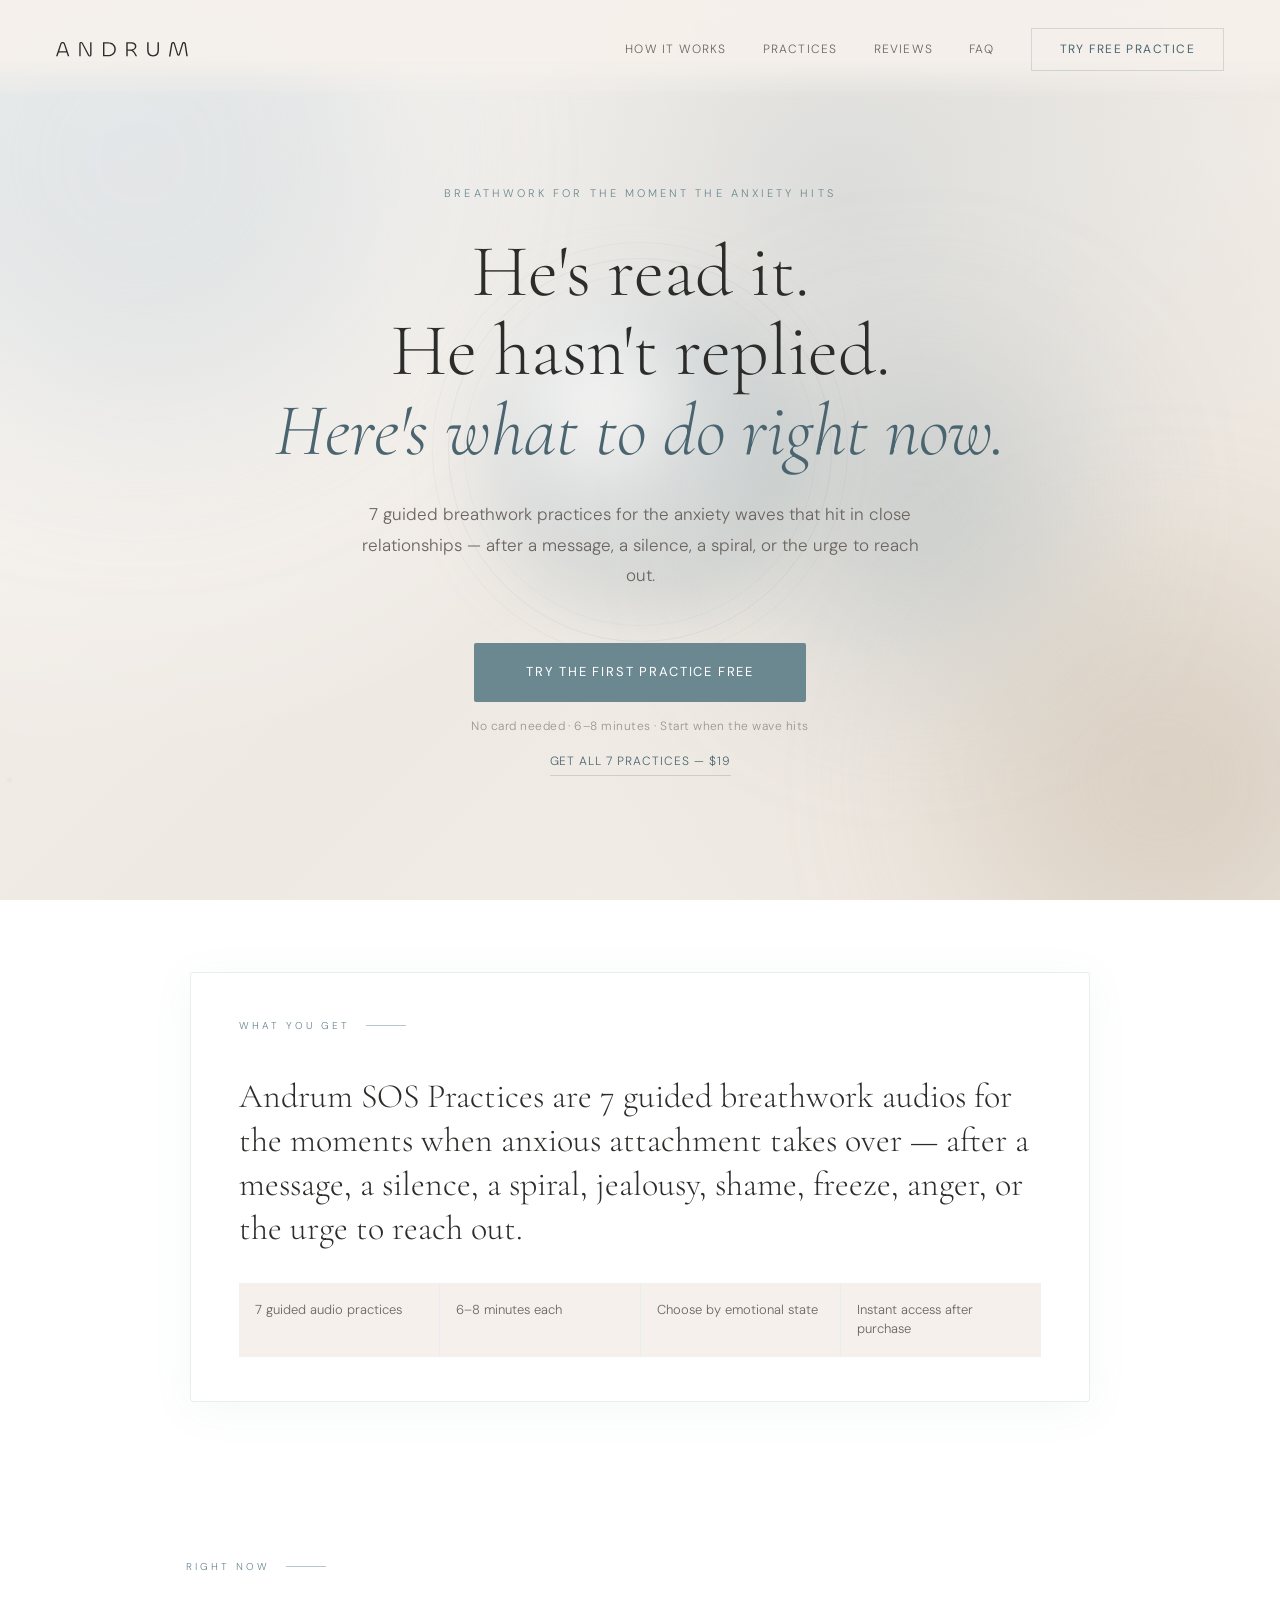
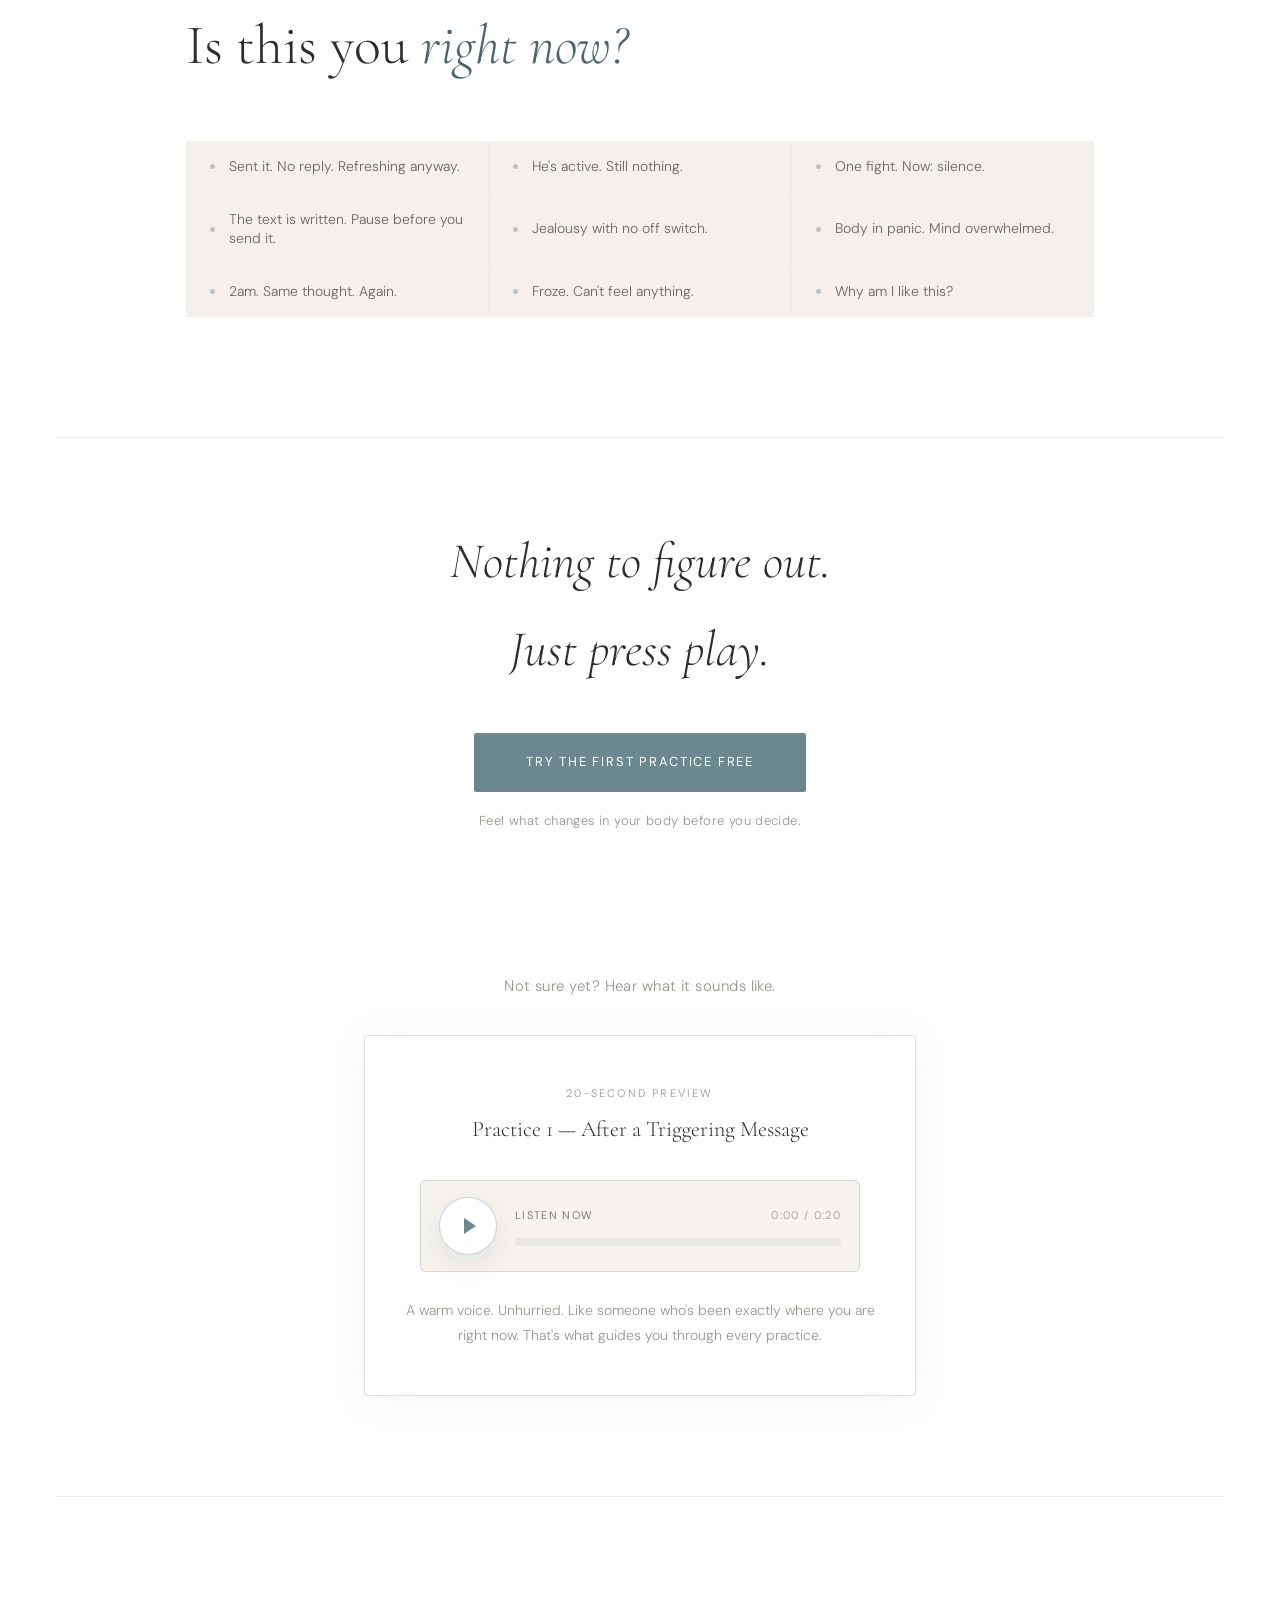
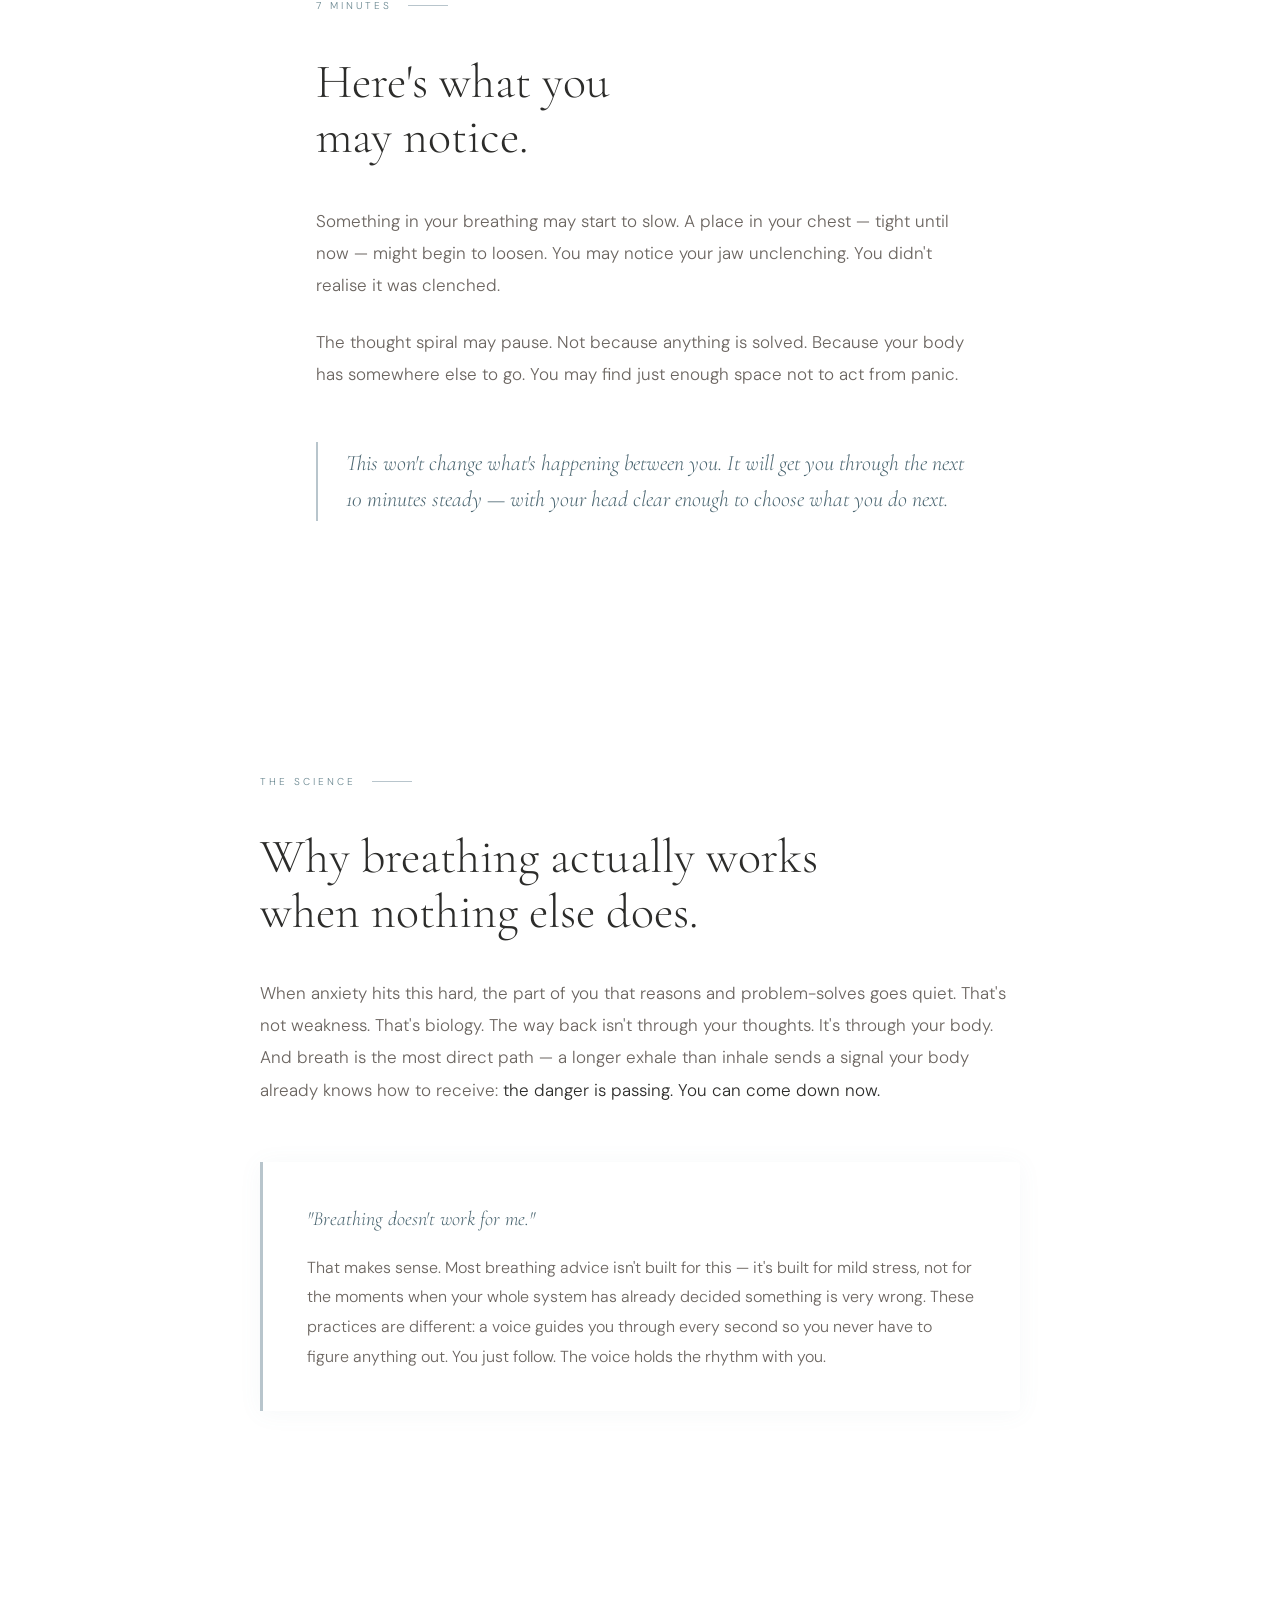
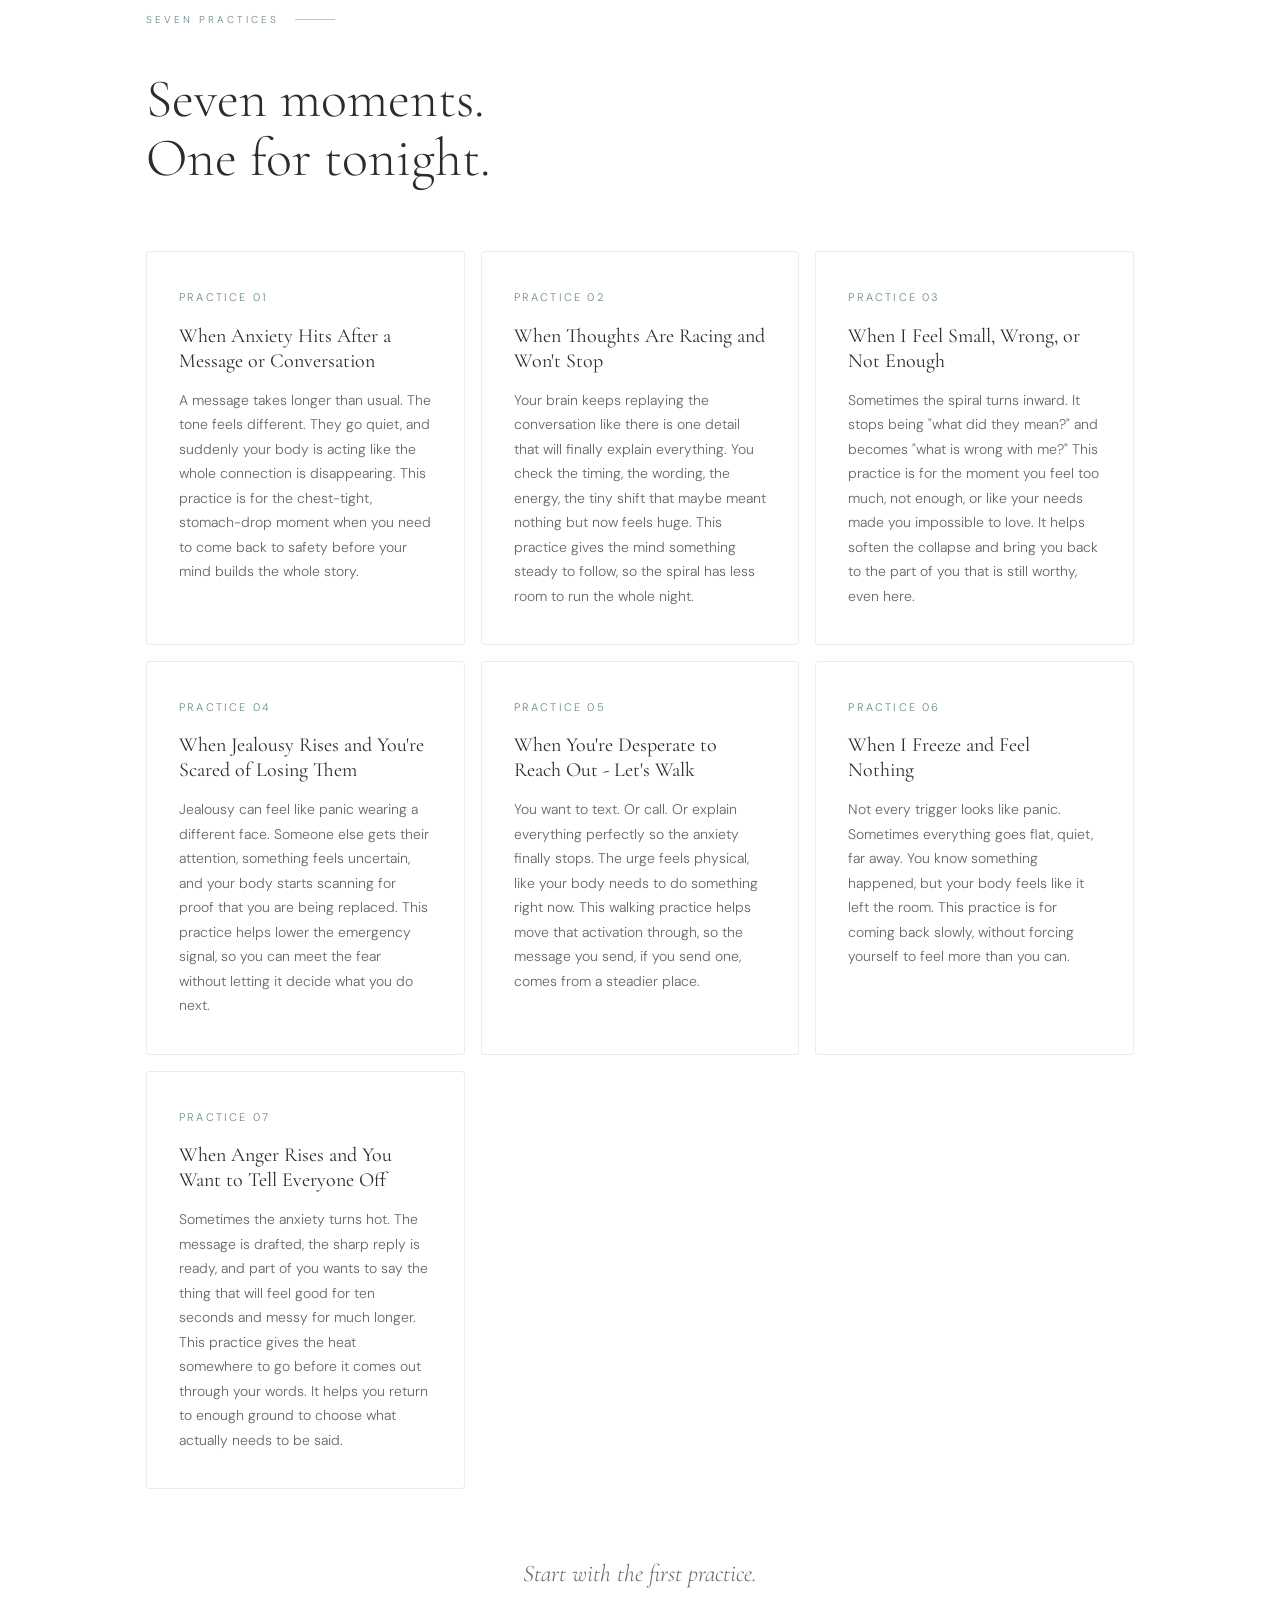
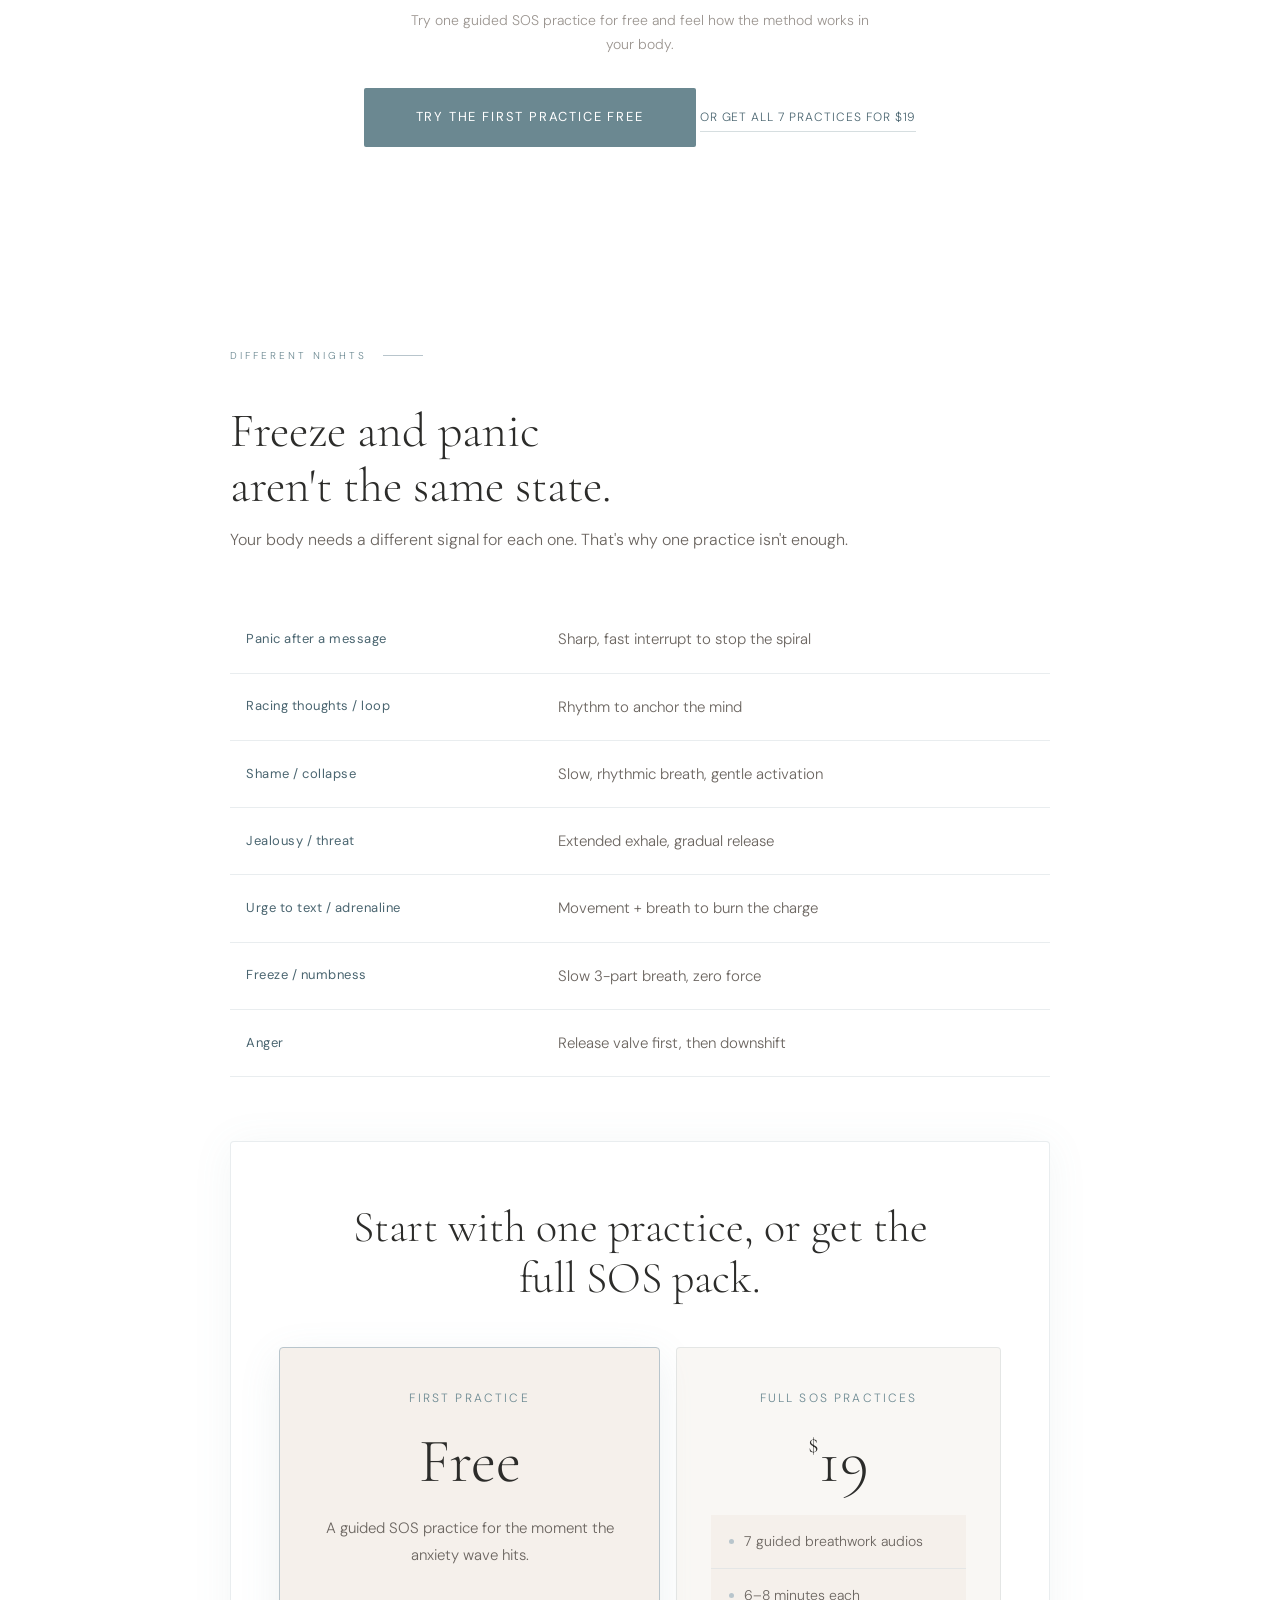
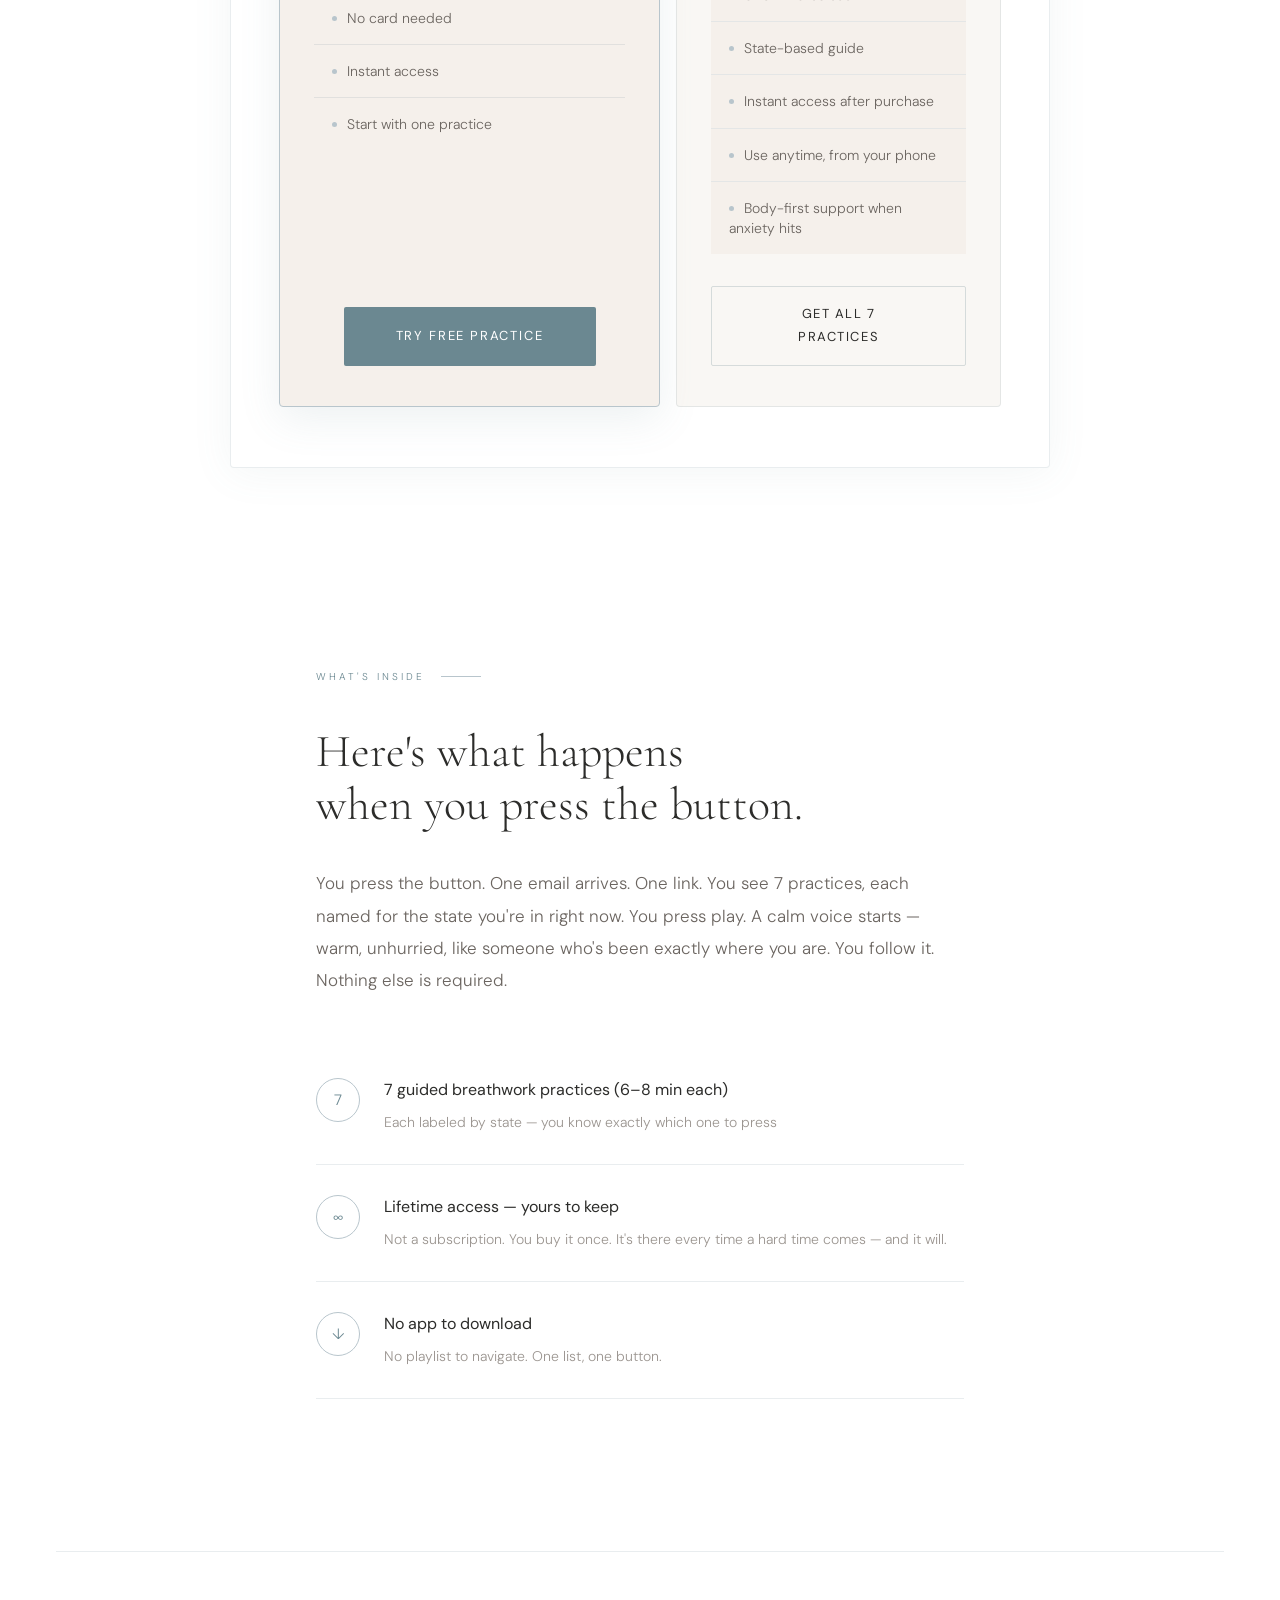
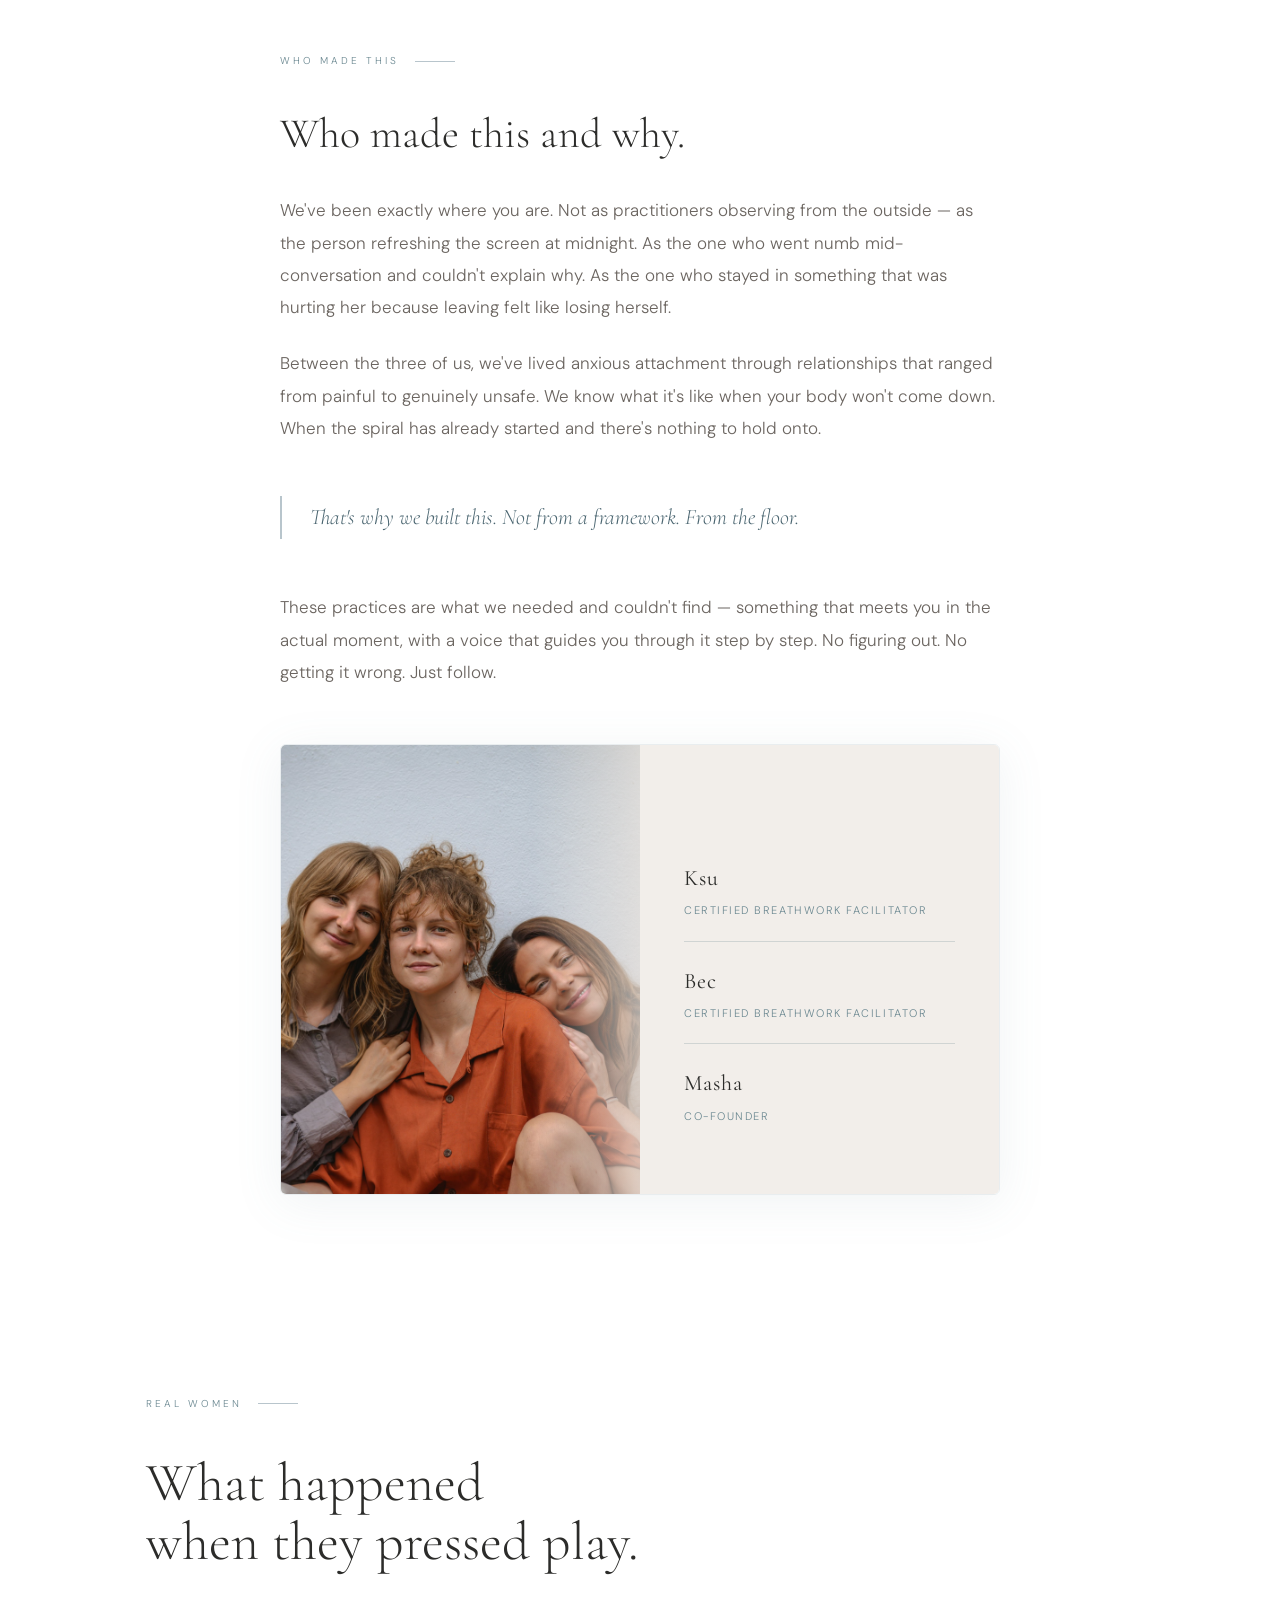
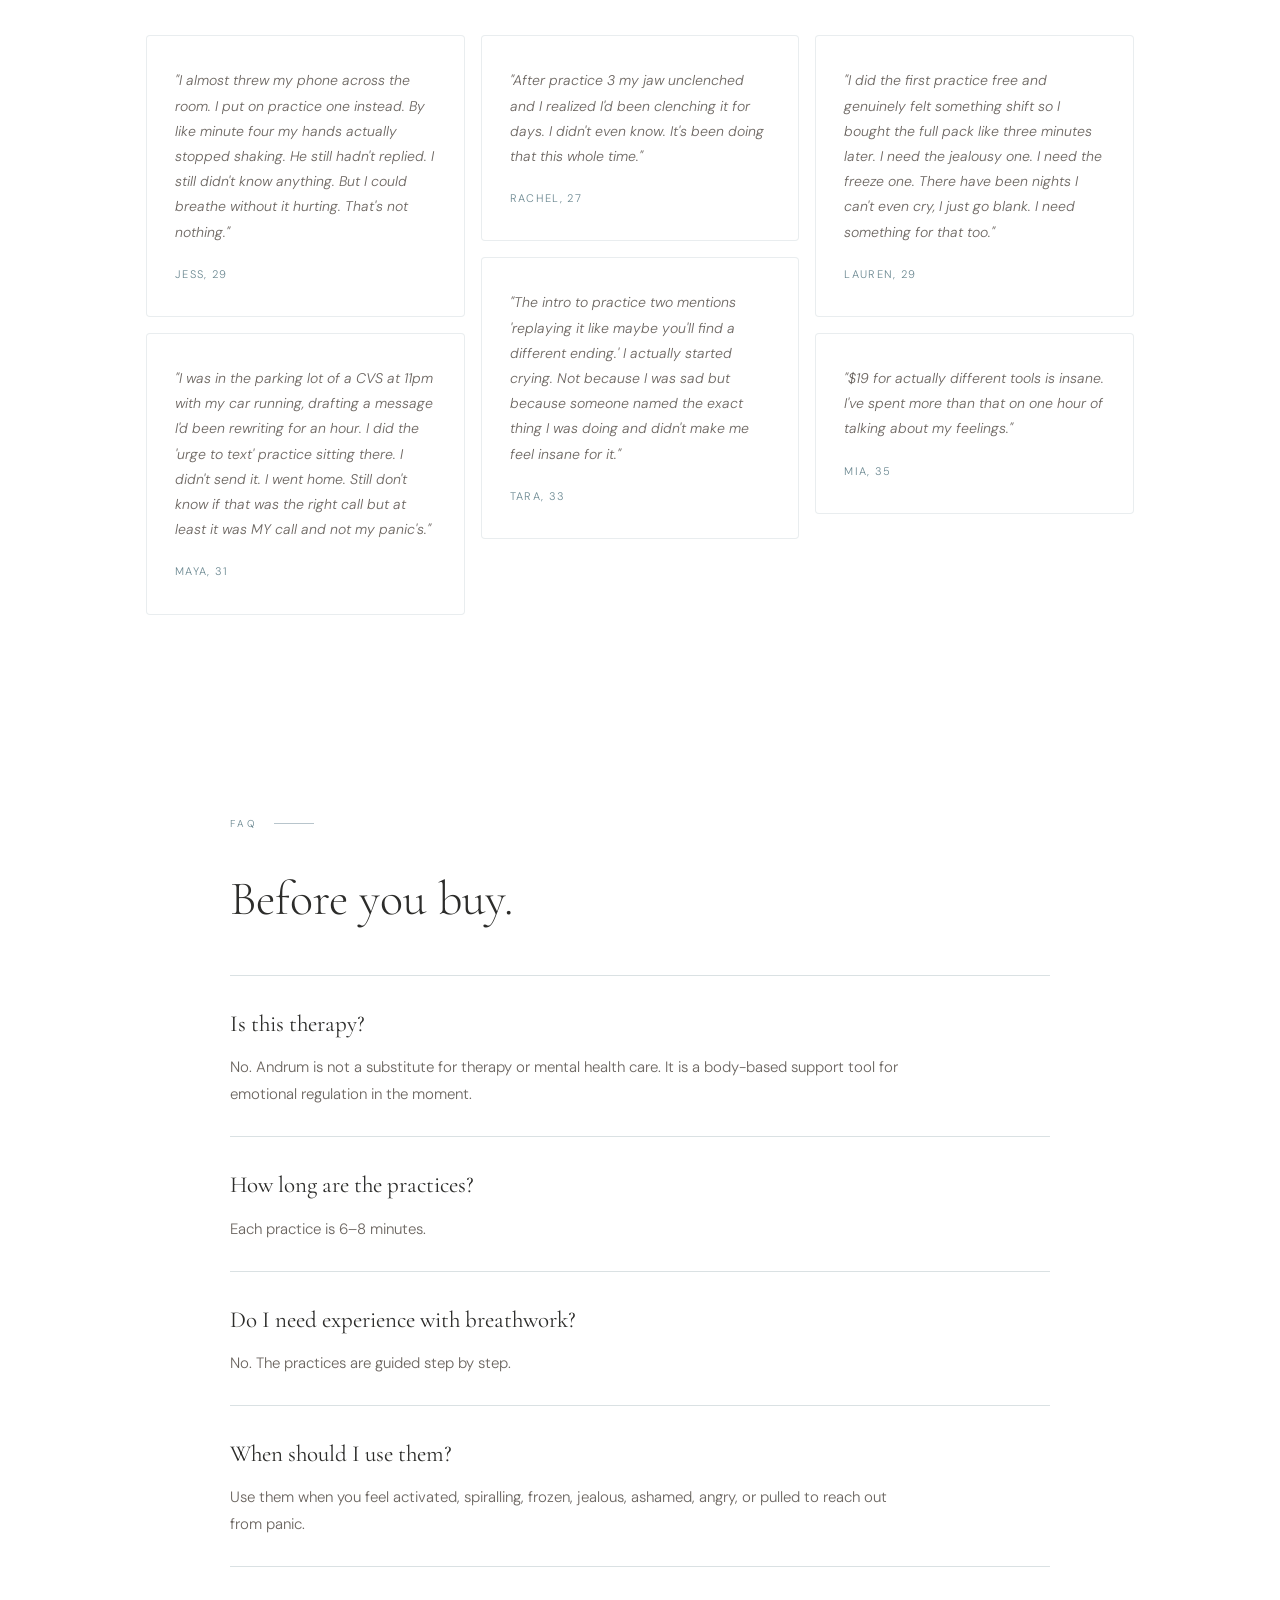
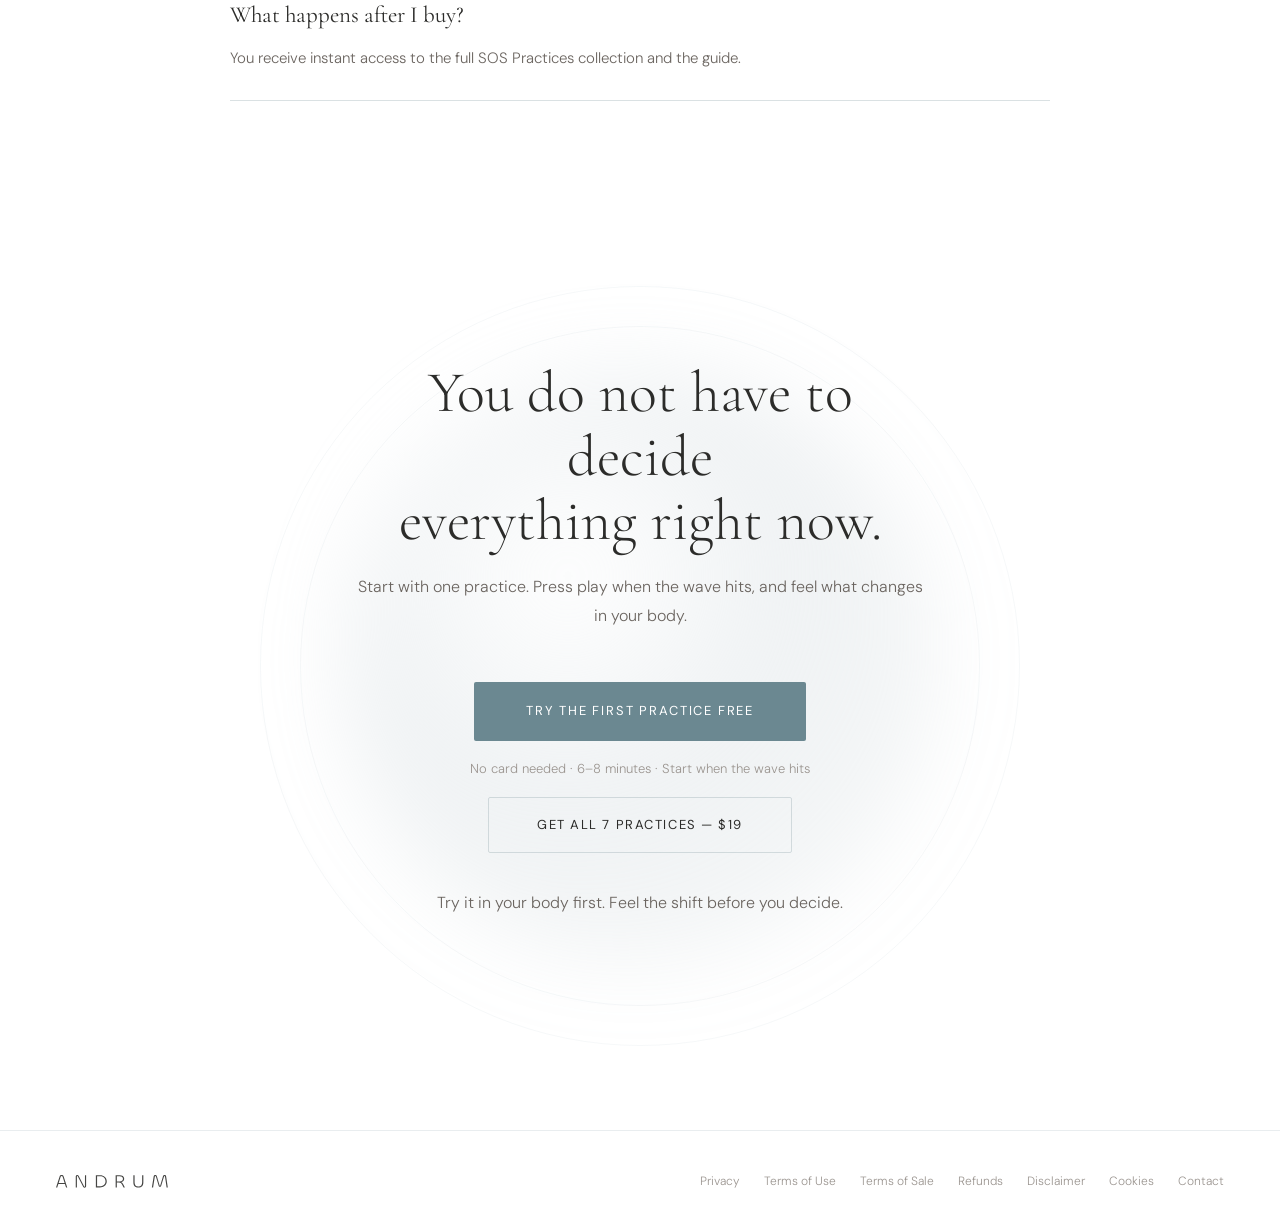
==== commit 9b0bf316: "Update purchase checkout link" ====
--- a/index.html
+++ b/index.html
@@ -5,7 +5,7 @@
 <meta name="viewport" content="width=device-width, initial-scale=1.0">
 <title>Andrum — space to breath</title>
 <!-- FREE_PRACTICE_URL TODO: Replace #free-practice with Teachable free practice URL -->
-<!-- FULL_PRODUCT_URL https://andrumspace.teachable.com/purchase?product_id=6744796 -->
+<!-- FULL_PRODUCT_URL https://andrumspace.teachable.com/purchase?product_id=6758038 -->
 <link rel="icon" type="image/png" href="assets/images/fav.png">
 <link rel="apple-touch-icon" href="assets/images/fav.png">
 <link href="https://fonts.googleapis.com/css2?family=Cormorant+Garamond:ital,wght@0,300;0,400;0,500;1,300;1,400&family=DM+Sans:ital,wght@0,300;0,400;1,300&display=swap" rel="stylesheet">
@@ -74,7 +74,7 @@
     <div class="hero-ctas">
       <a href="#free-practice" class="btn-primary js-free-practice-modal">Try the first practice free</a>
       <span class="note">No card needed · 6–8 minutes · Start when the wave hits</span>
-      <a href="https://andrumspace.teachable.com/purchase?product_id=6744796" class="text-link">Get all 7 practices — $19</a>
+      <a href="https://andrumspace.teachable.com/purchase?product_id=6758038" class="text-link">Get all 7 practices — $19</a>
     </div>
   </div>
 </section>
@@ -215,7 +215,7 @@
     <p>Start with the first practice.</p>
     <span>Try one guided SOS practice for free and feel how the method works in your body.</span>
     <a href="#free-practice" class="btn-primary js-free-practice-modal">Try the first practice free</a>
-    <a href="https://andrumspace.teachable.com/purchase?product_id=6744796" class="text-link">Or get all 7 practices for $19</a>
+    <a href="https://andrumspace.teachable.com/purchase?product_id=6758038" class="text-link">Or get all 7 practices for $19</a>
   </div>
 </section>
 
@@ -259,7 +259,7 @@
             <li>Use anytime, from your phone</li>
             <li>Body-first support when anxiety hits</li>
           </ul>
-          <a href="https://andrumspace.teachable.com/purchase?product_id=6744796" class="btn-outline">Get all 7 practices</a>
+          <a href="https://andrumspace.teachable.com/purchase?product_id=6758038" class="btn-outline">Get all 7 practices</a>
         </div>
       </div>
     </div>
@@ -391,7 +391,7 @@
     <div class="cta-stack">
       <a href="#free-practice" class="btn-primary js-free-practice-modal">Try the first practice free</a>
       <p style="font-size:13px;color:var(--text-soft);margin:0">No card needed · 6–8 minutes · Start when the wave hits</p>
-      <a href="https://andrumspace.teachable.com/purchase?product_id=6744796" class="btn-outline">Get all 7 practices — $19</a>
+      <a href="https://andrumspace.teachable.com/purchase?product_id=6758038" class="btn-outline">Get all 7 practices — $19</a>
     </div>
     <p class="guarantee">Try it in your body first. Feel the shift before you decide.</p>
   </div>
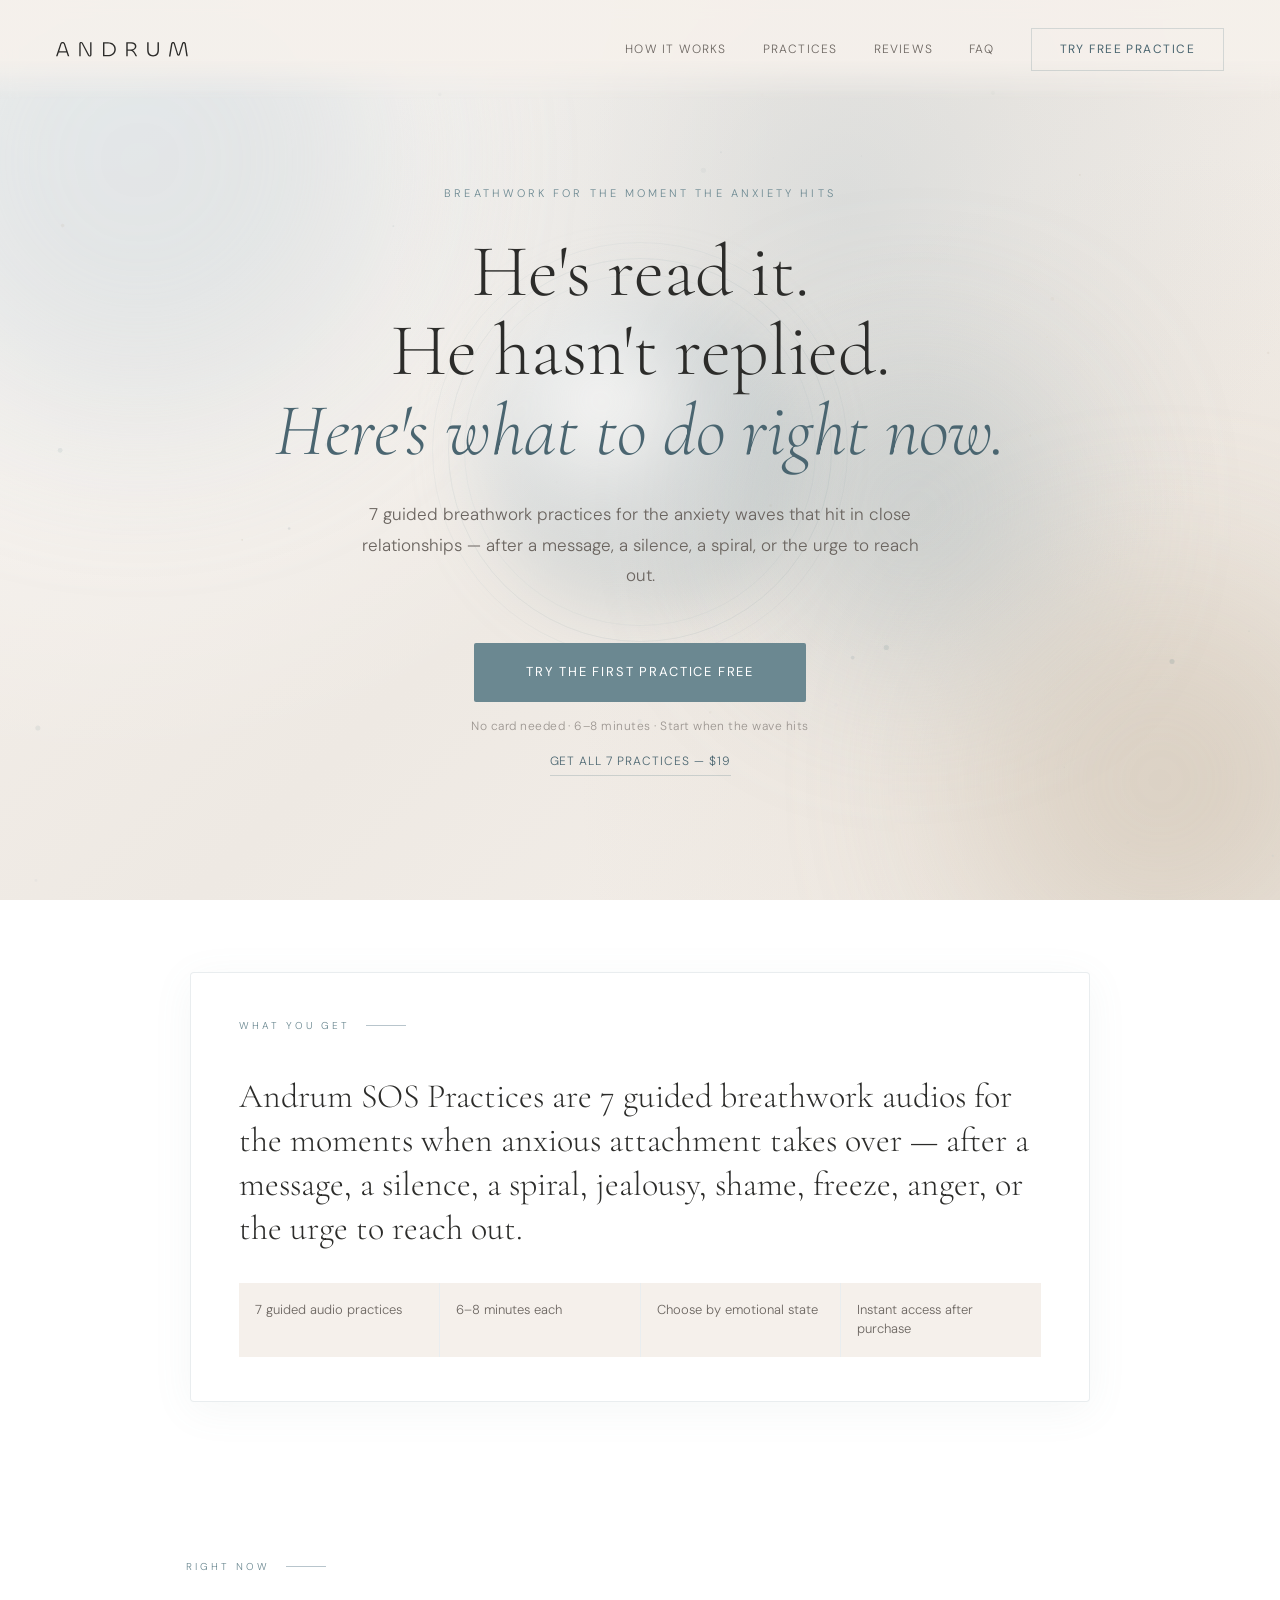
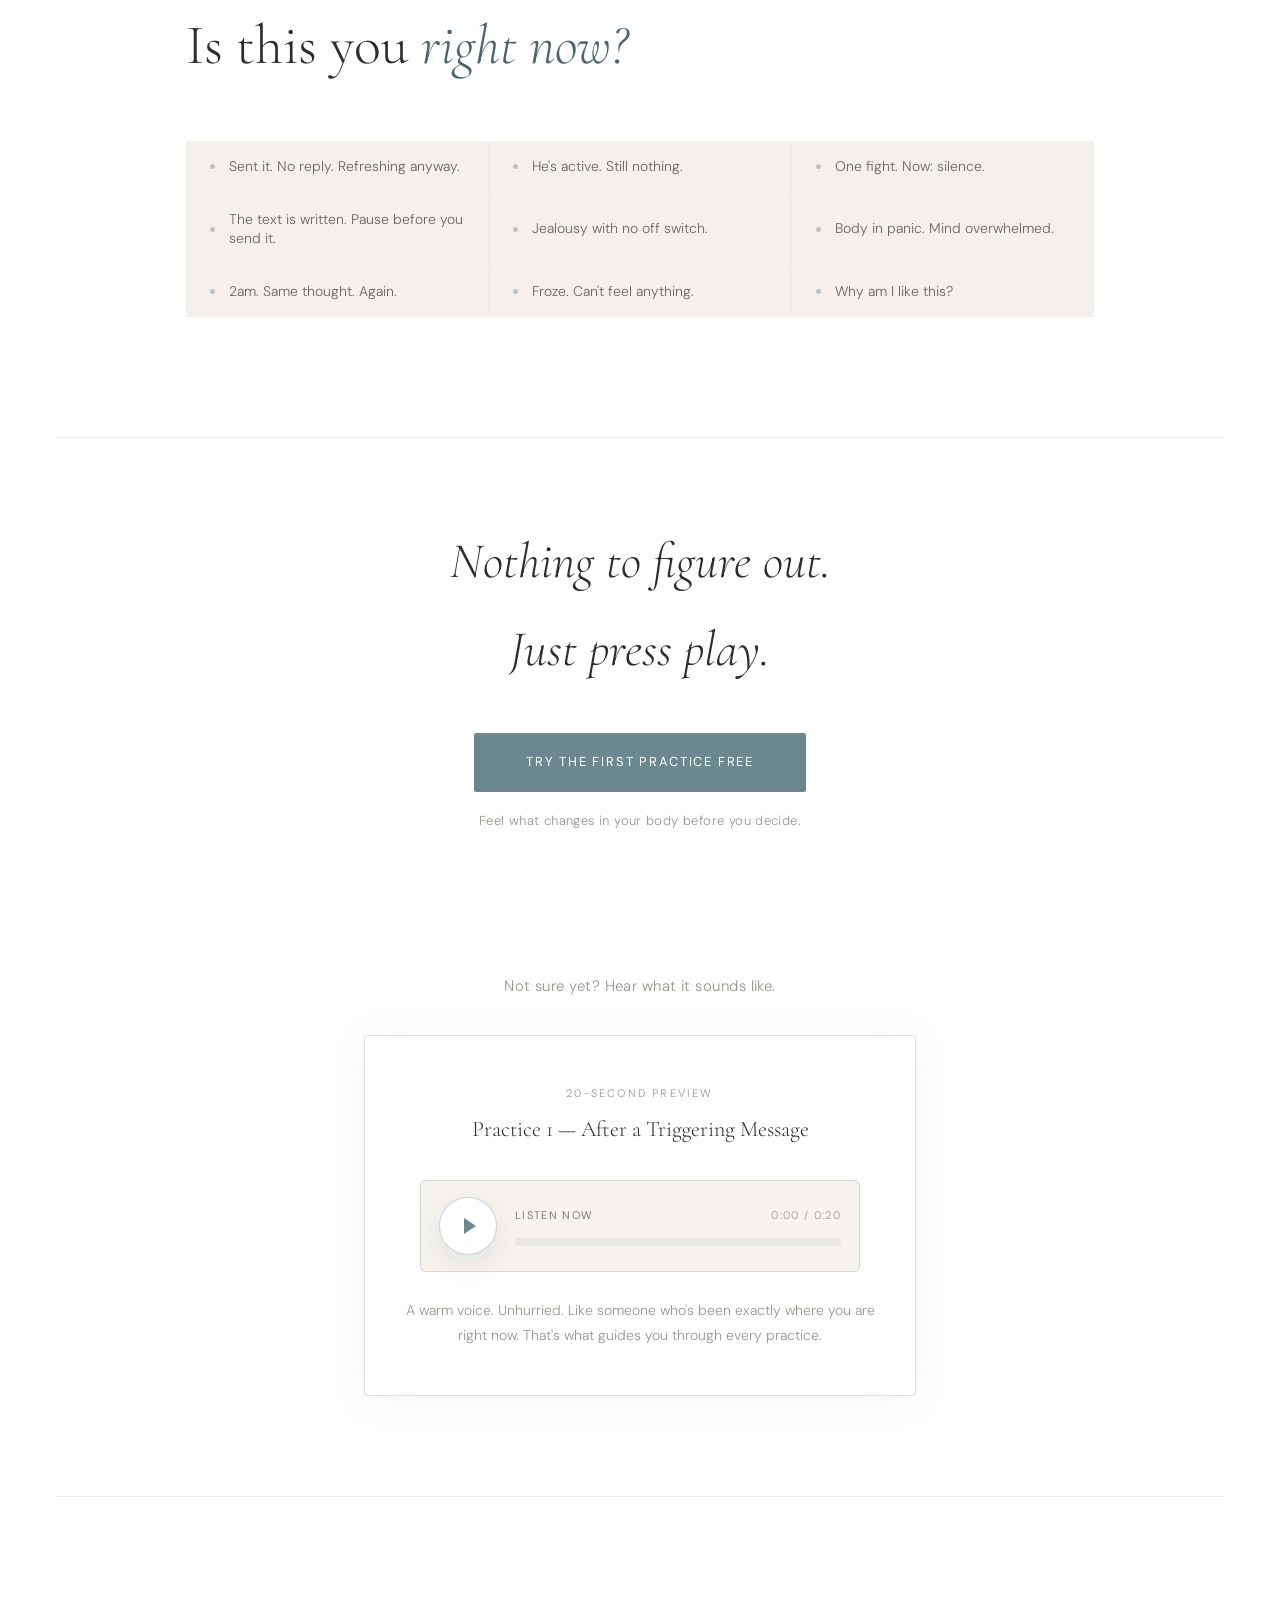
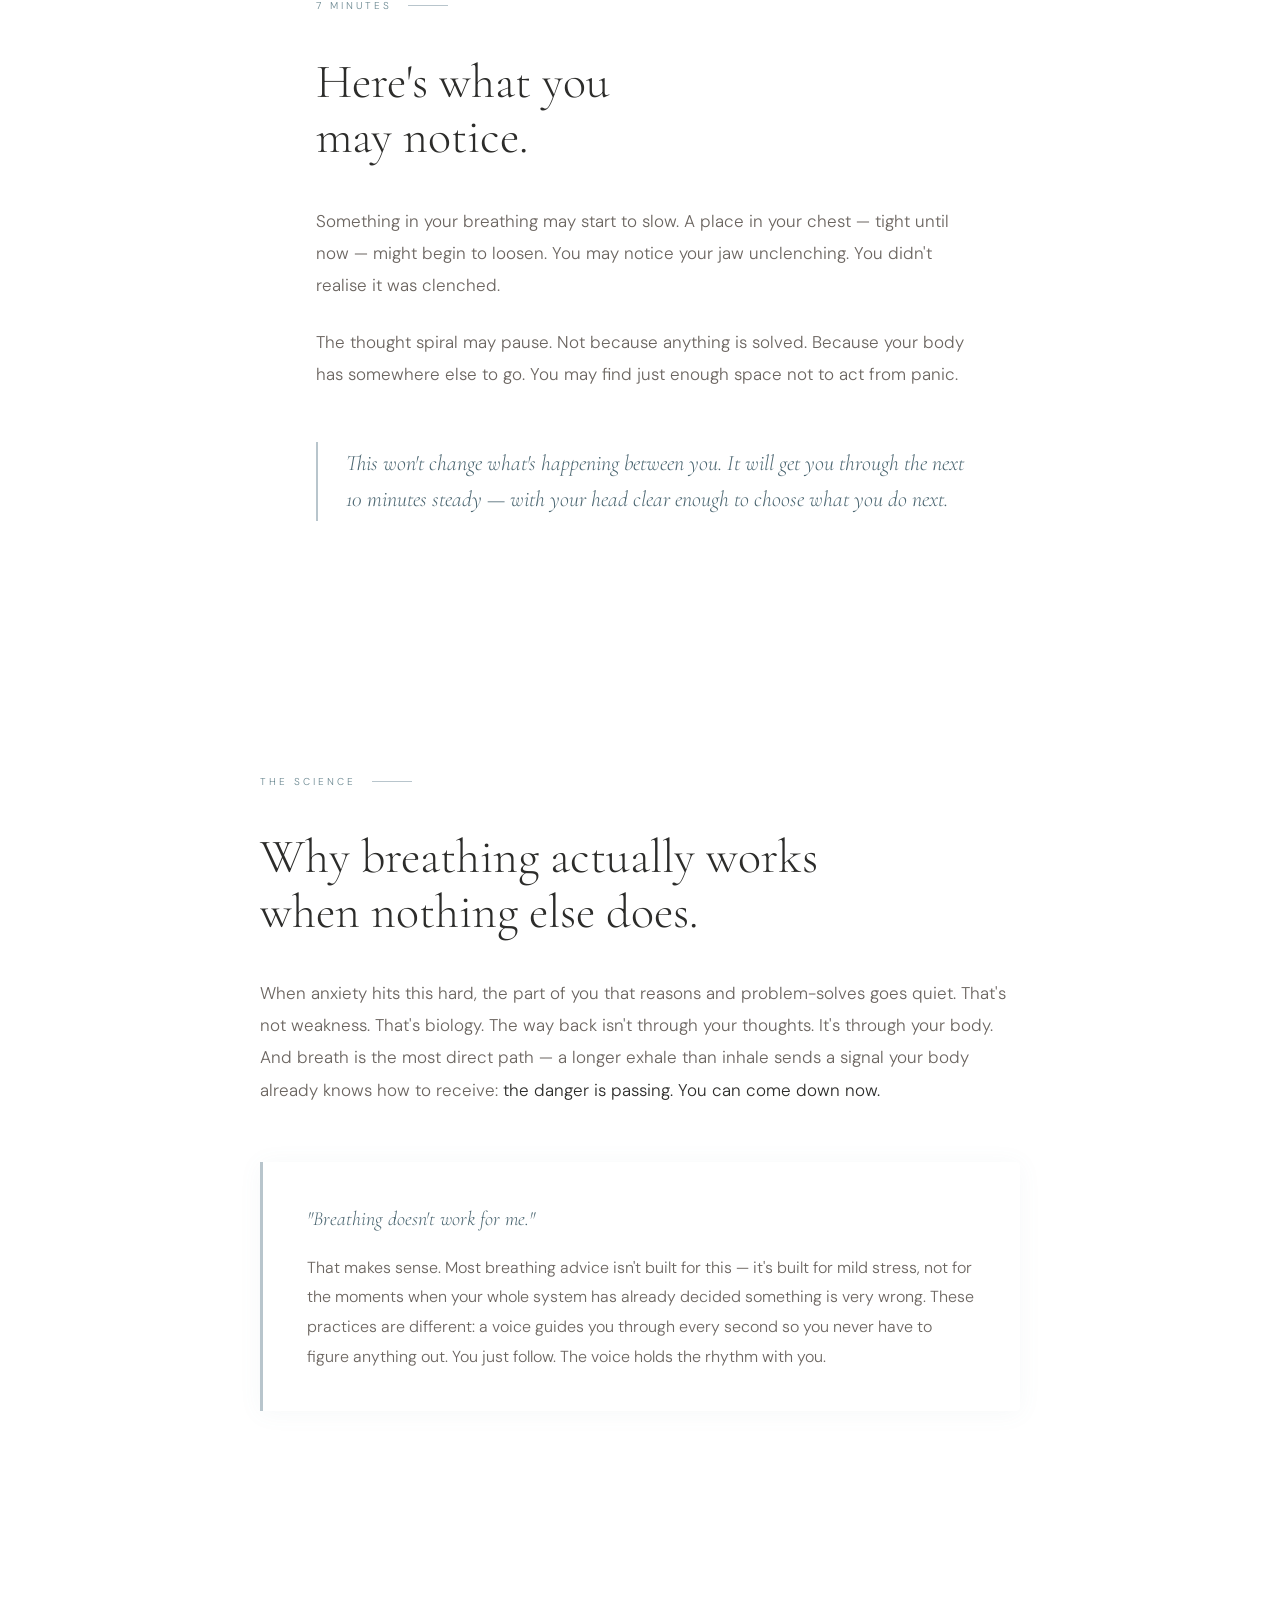
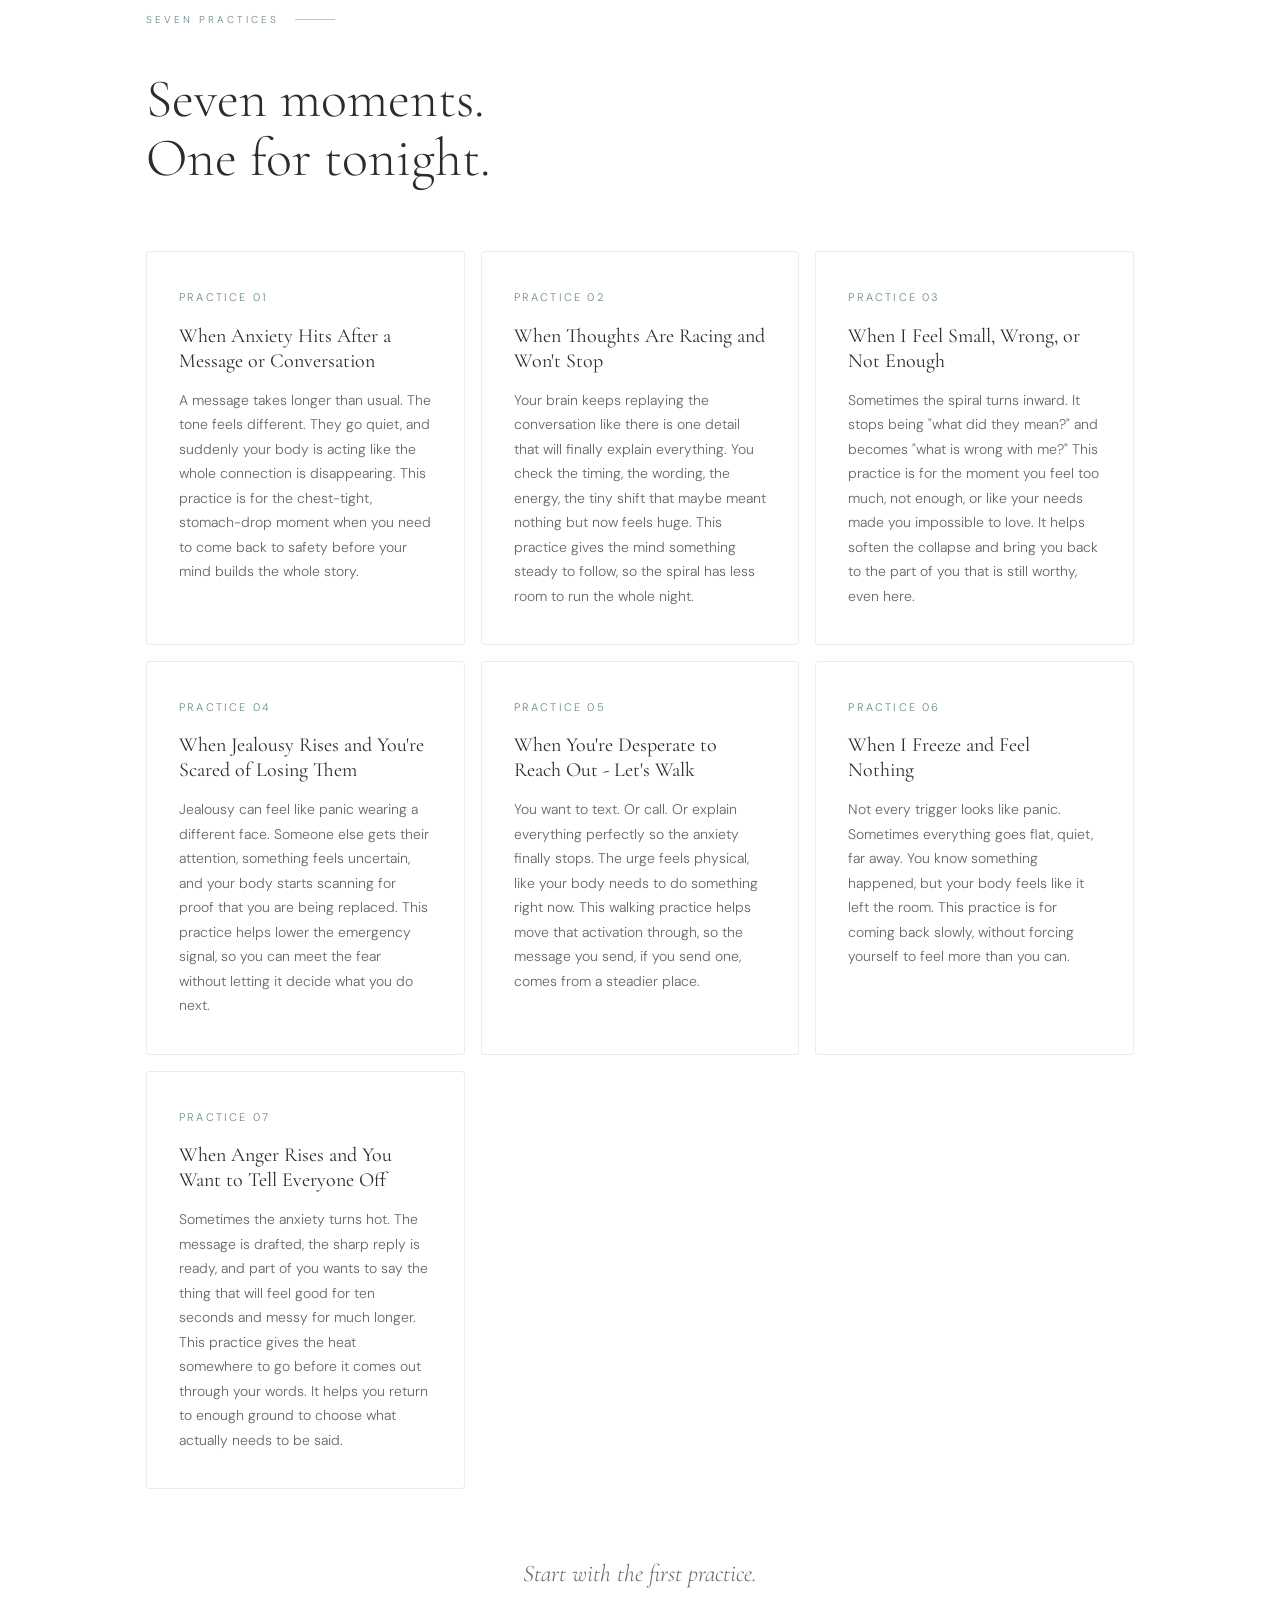
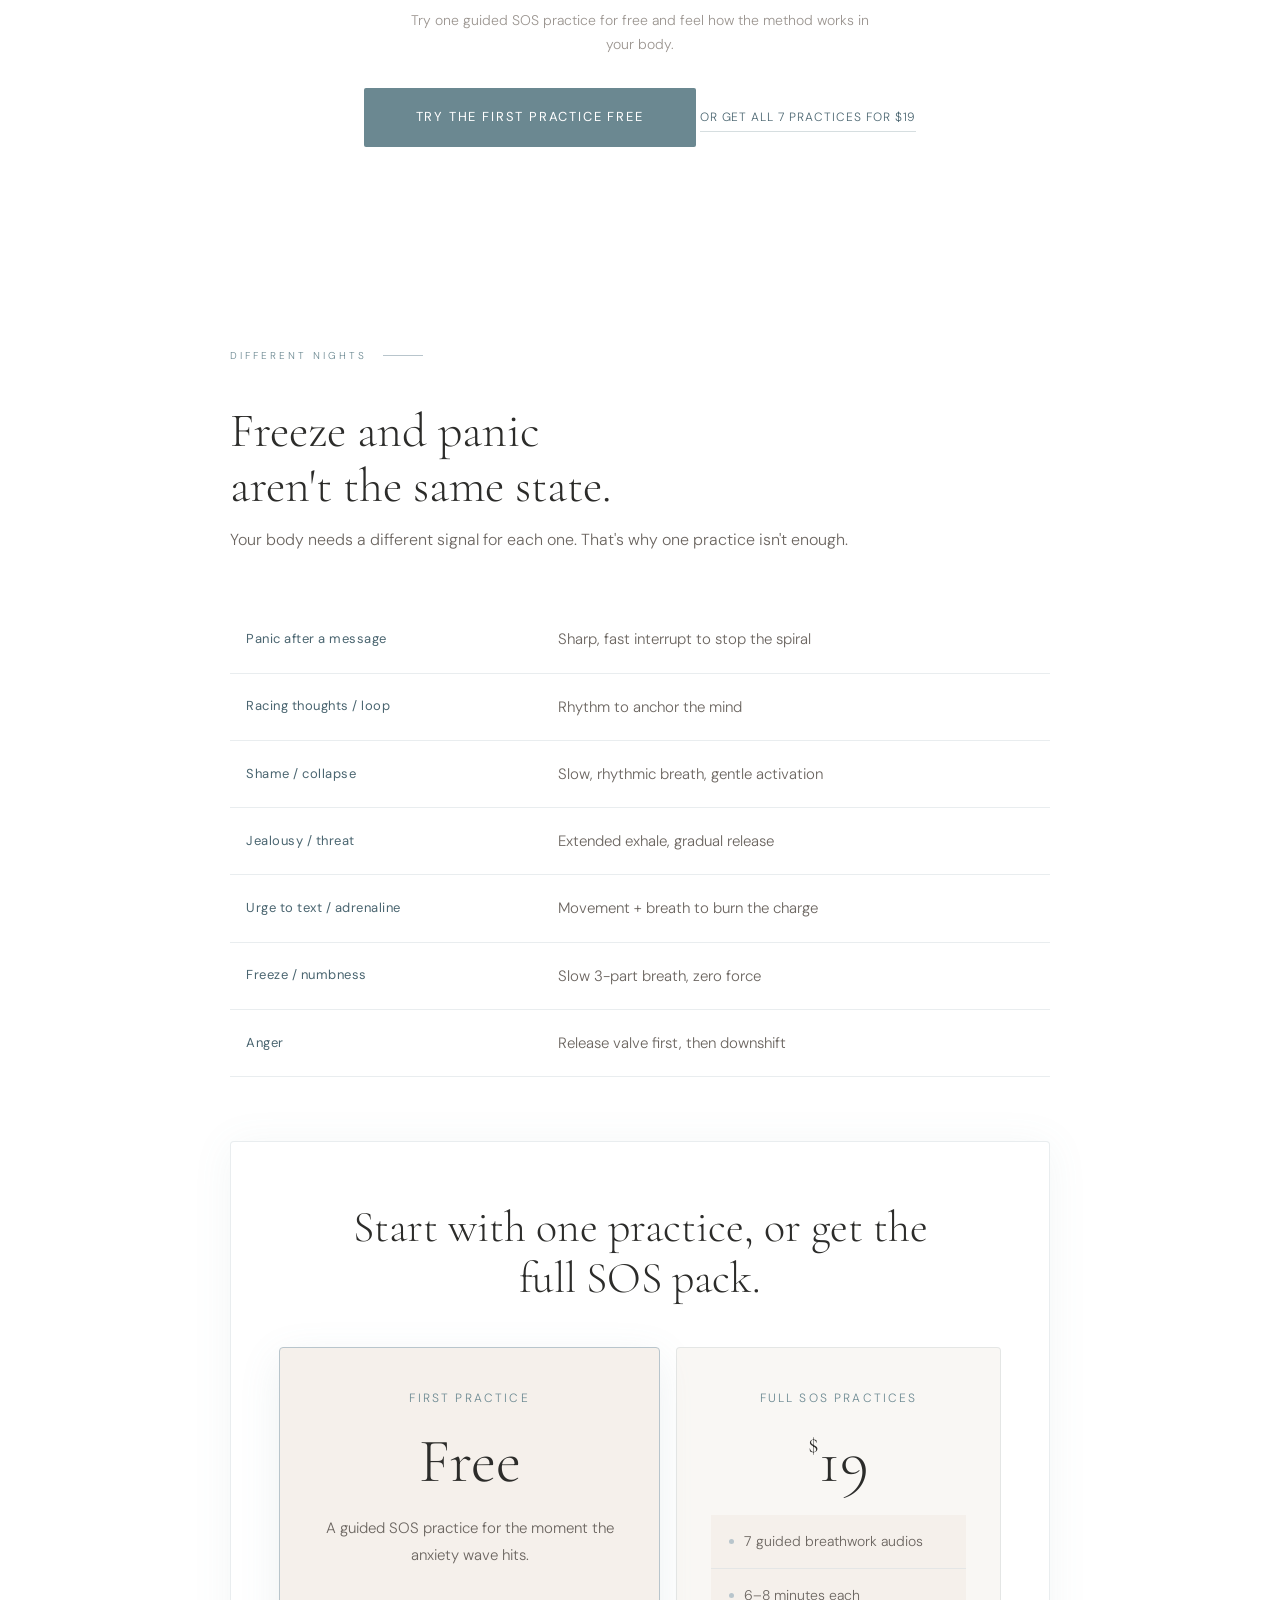
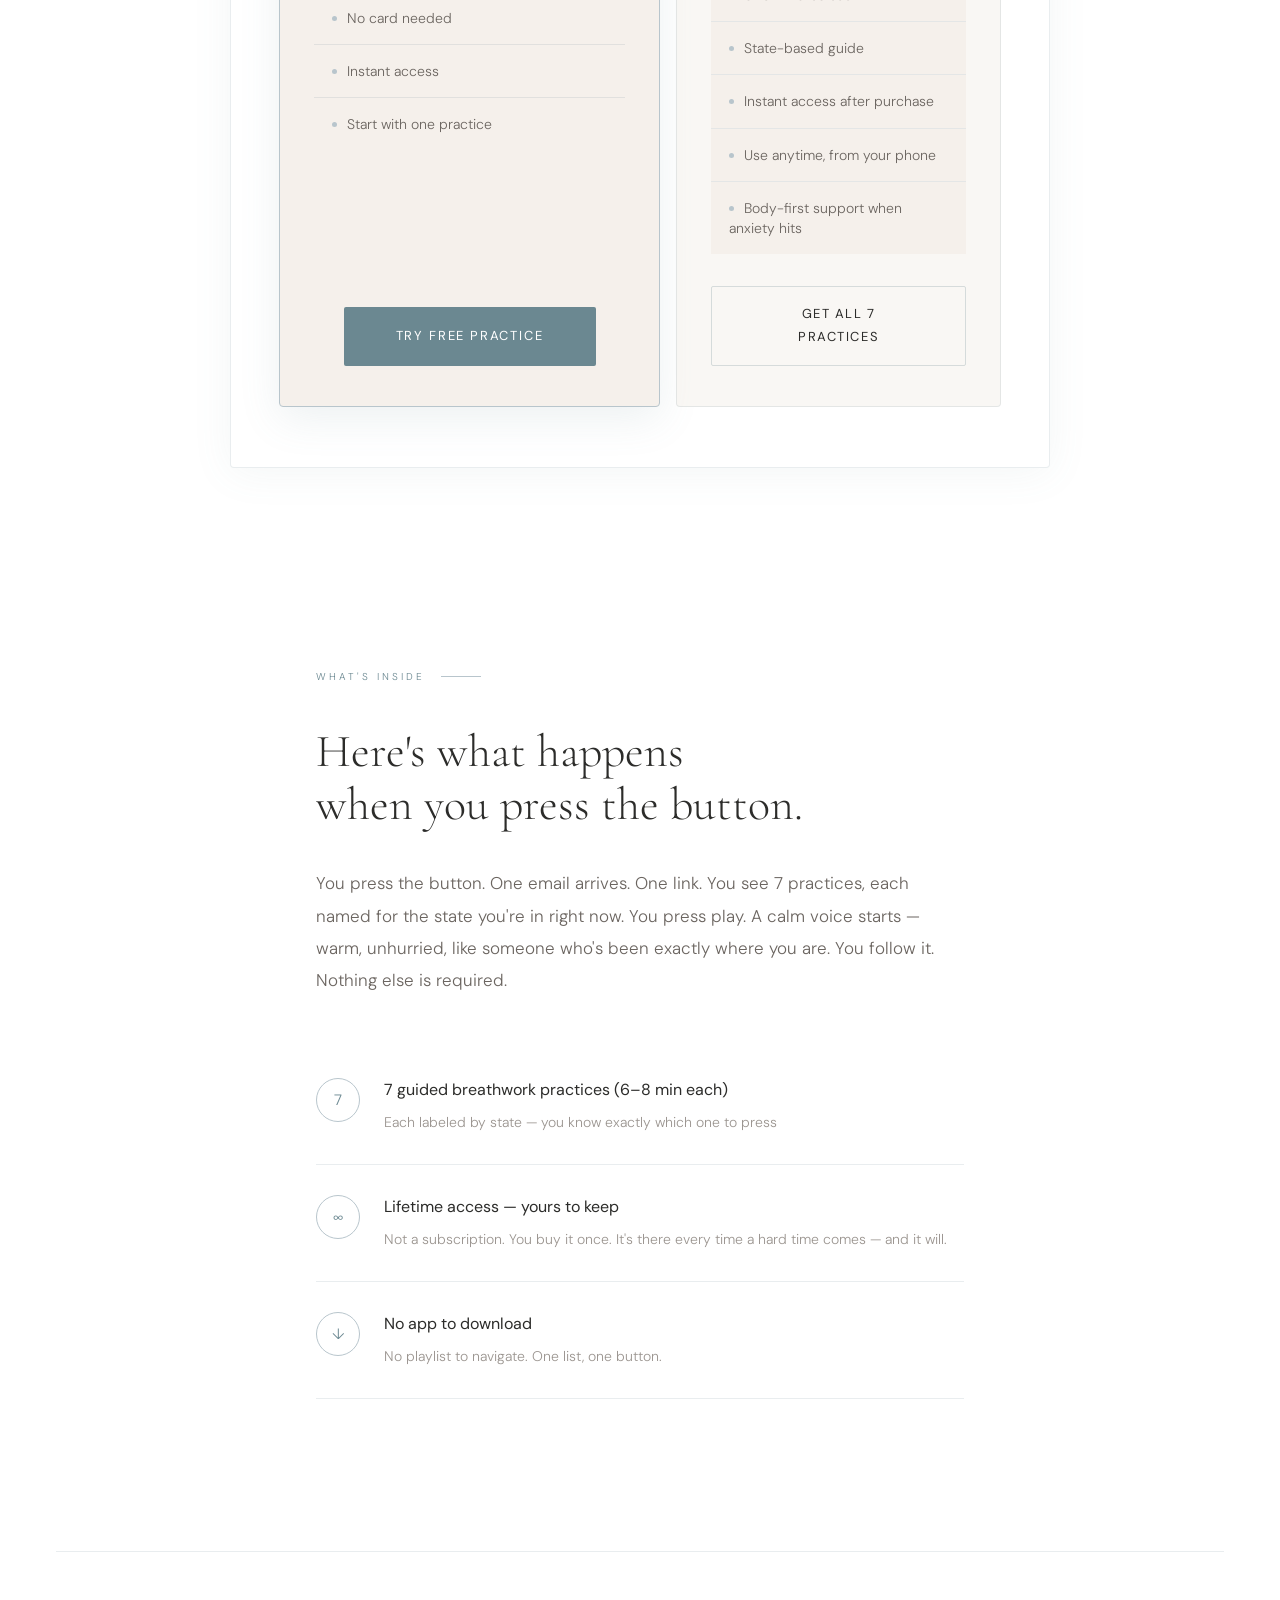
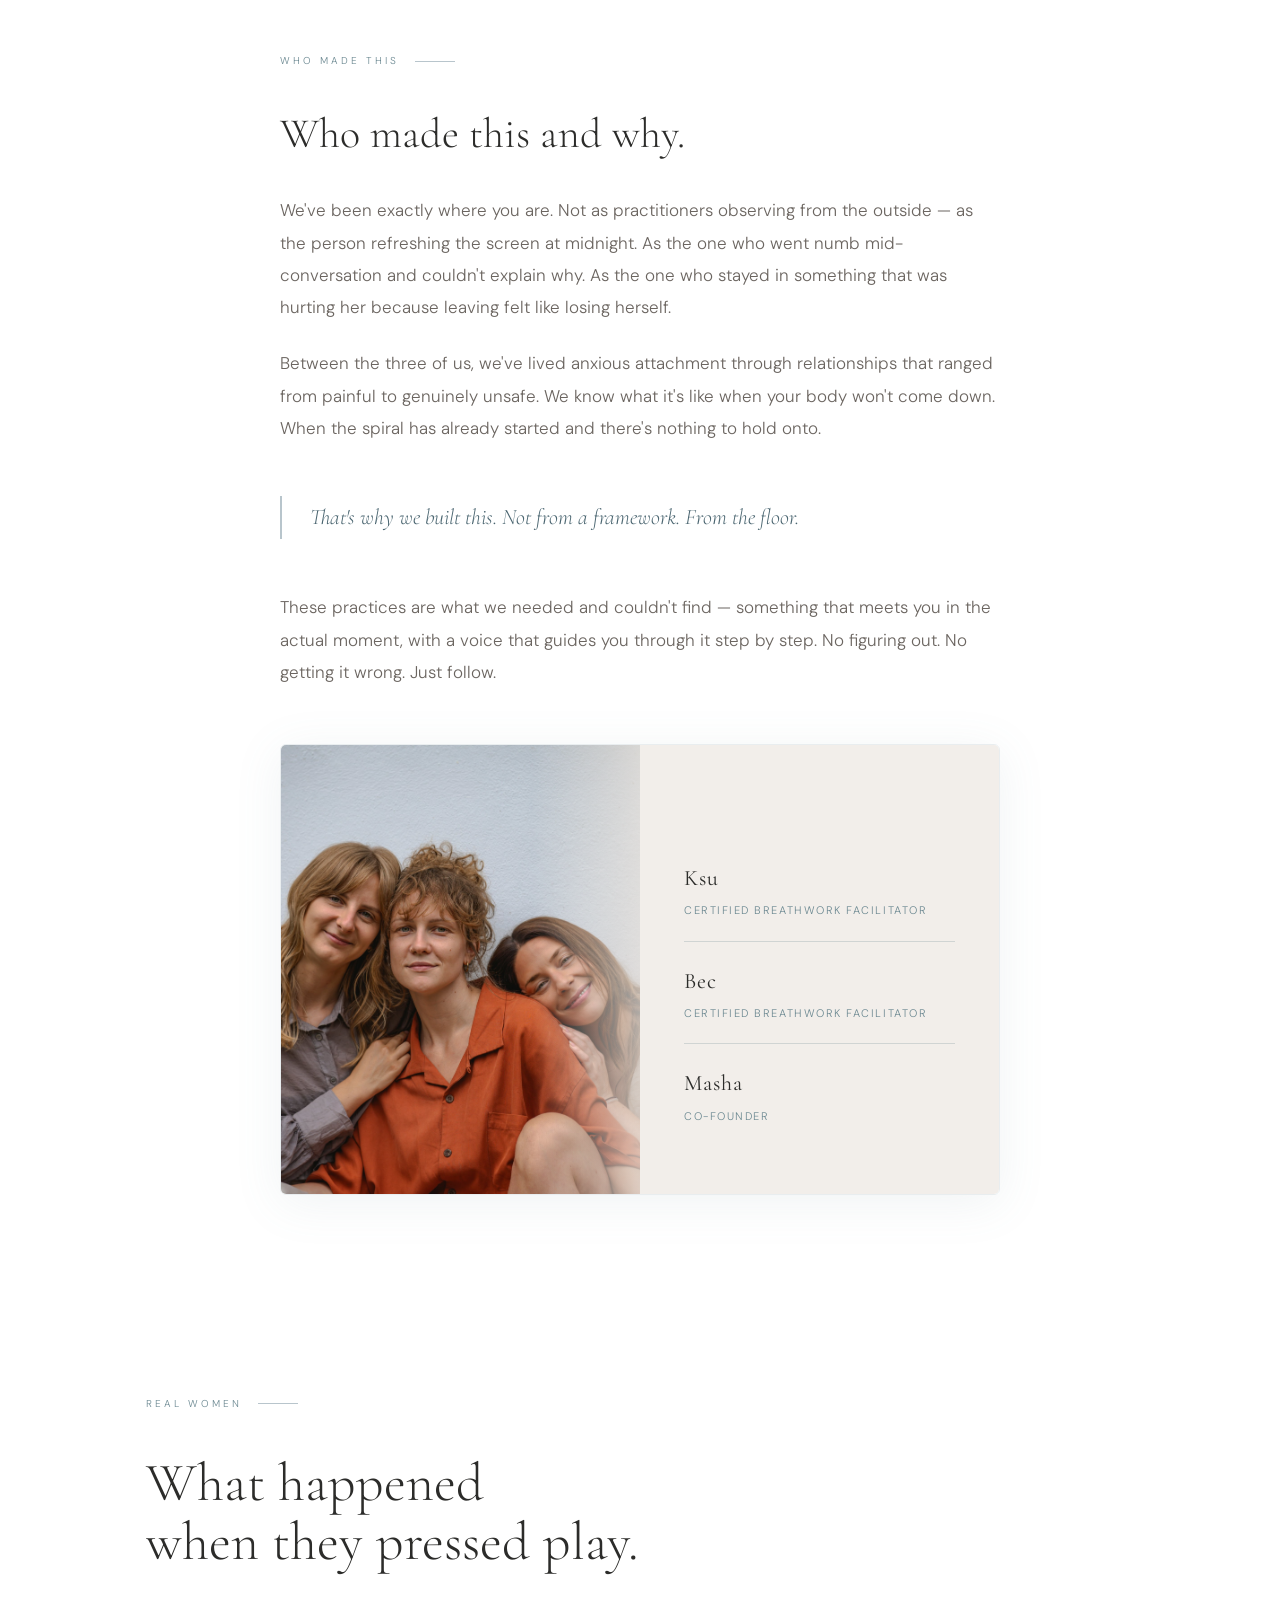
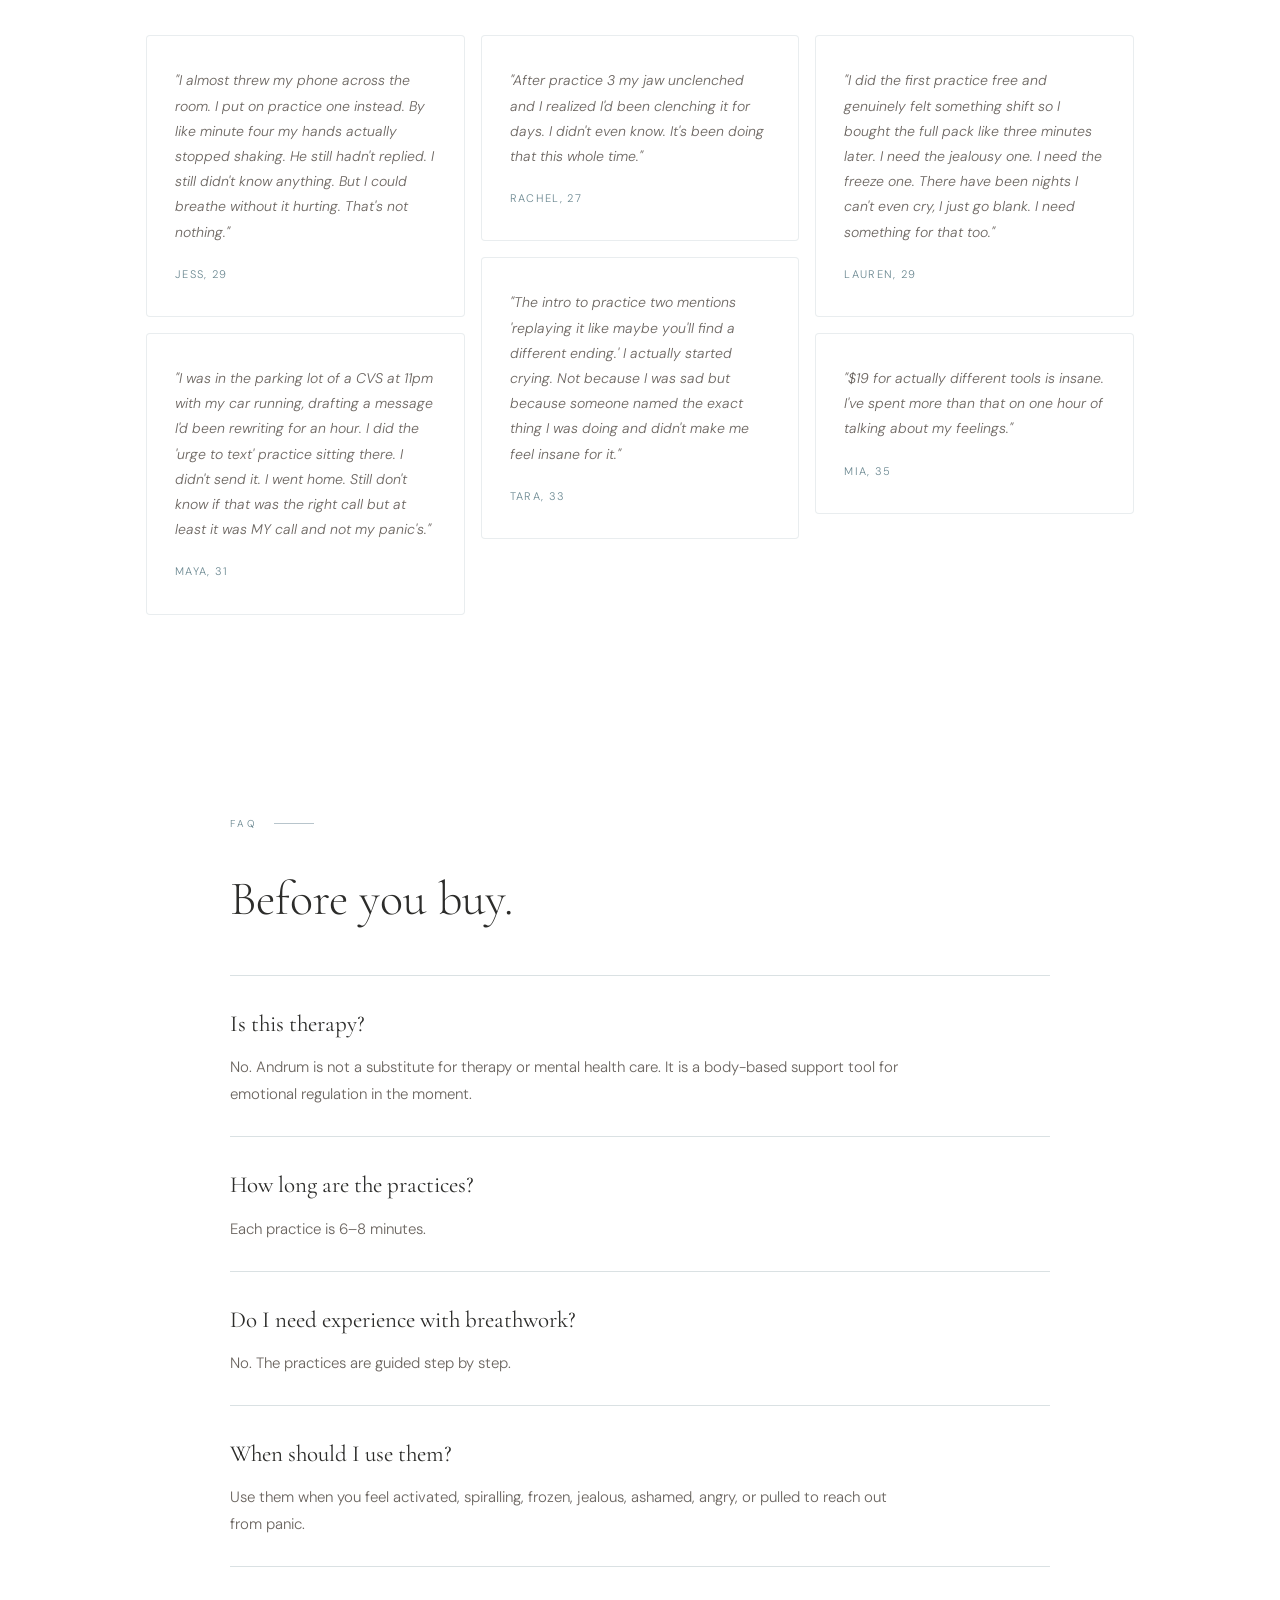
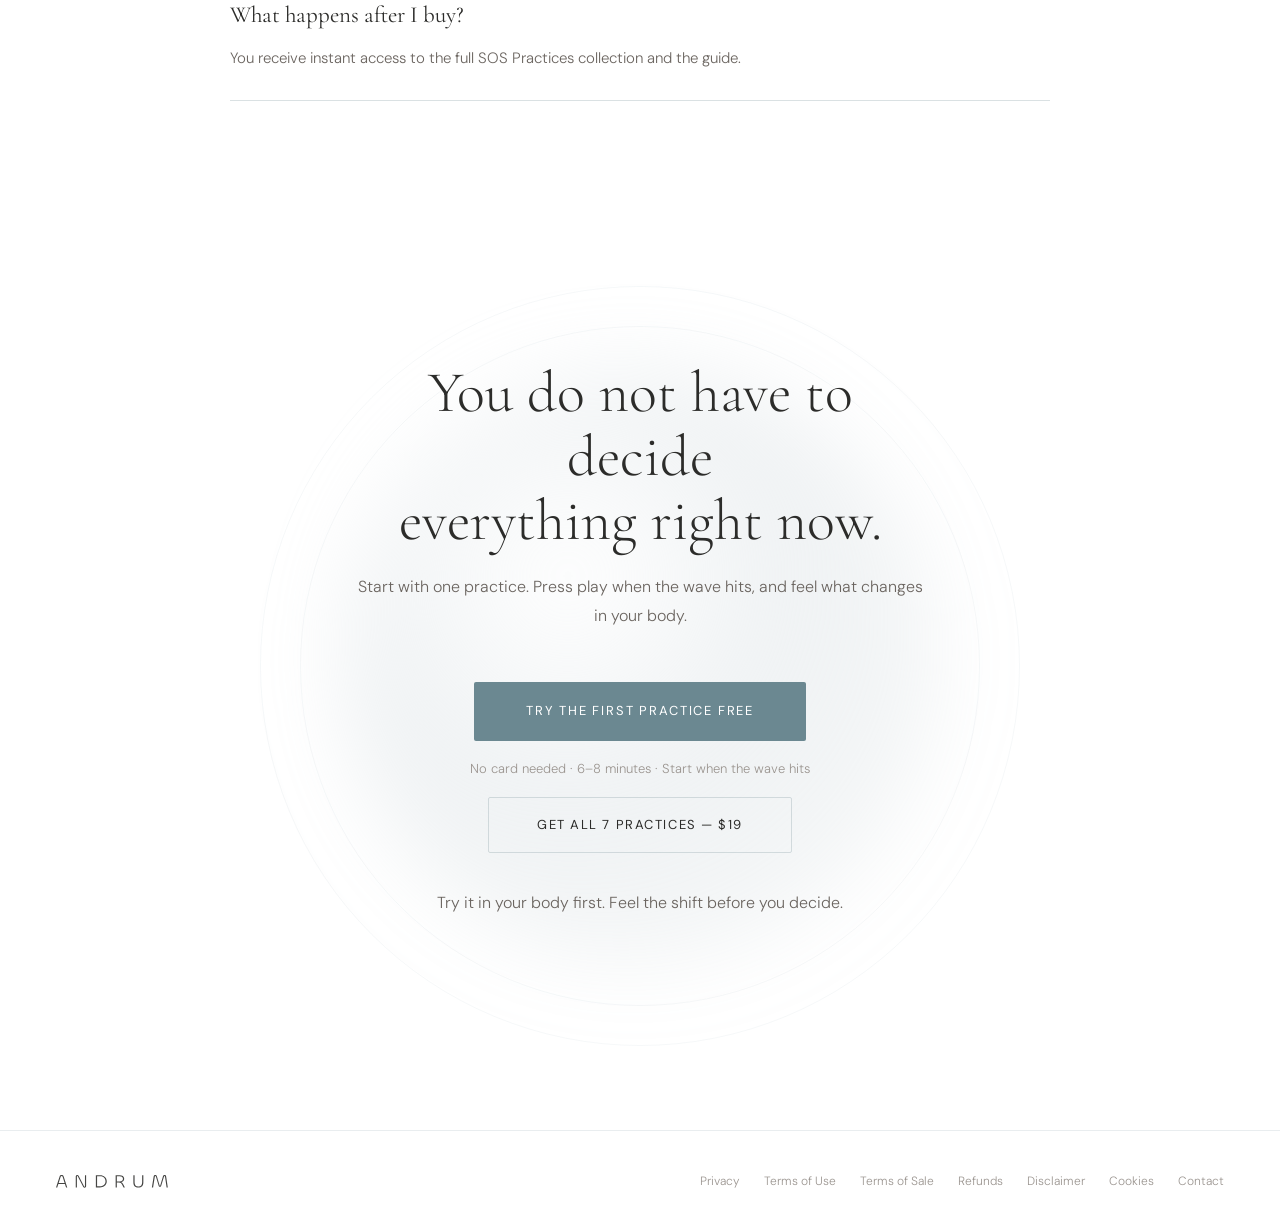
==== commit bdec14a0: "Add Meta Pixel tracking" ====
--- a/index.html
+++ b/index.html
@@ -10,6 +10,23 @@
 <link rel="apple-touch-icon" href="assets/images/fav.png">
 <link href="https://fonts.googleapis.com/css2?family=Cormorant+Garamond:ital,wght@0,300;0,400;0,500;1,300;1,400&family=DM+Sans:ital,wght@0,300;0,400;1,300&display=swap" rel="stylesheet">
 <link rel="stylesheet" href="assets/css/styles.css?v=20260520-1">
+<!-- Meta Pixel Code -->
+<script>
+!function(f,b,e,v,n,t,s)
+{if(f.fbq)return;n=f.fbq=function(){n.callMethod?
+n.callMethod.apply(n,arguments):n.queue.push(arguments)};
+if(!f._fbq)f._fbq=n;n.push=n;n.loaded=!0;n.version='2.0';
+n.queue=[];t=b.createElement(e);t.async=!0;
+t.src=v;s=b.getElementsByTagName(e)[0];
+s.parentNode.insertBefore(t,s)}(window, document,'script',
+'https://connect.facebook.net/en_US/fbevents.js');
+fbq('init', '1745914763452751');
+fbq('track', 'PageView');
+</script>
+<noscript><img height="1" width="1" style="display:none"
+src="https://www.facebook.com/tr?id=1745914763452751&ev=PageView&noscript=1"
+/></noscript>
+<!-- End Meta Pixel Code -->
 </head>
 <body>
 
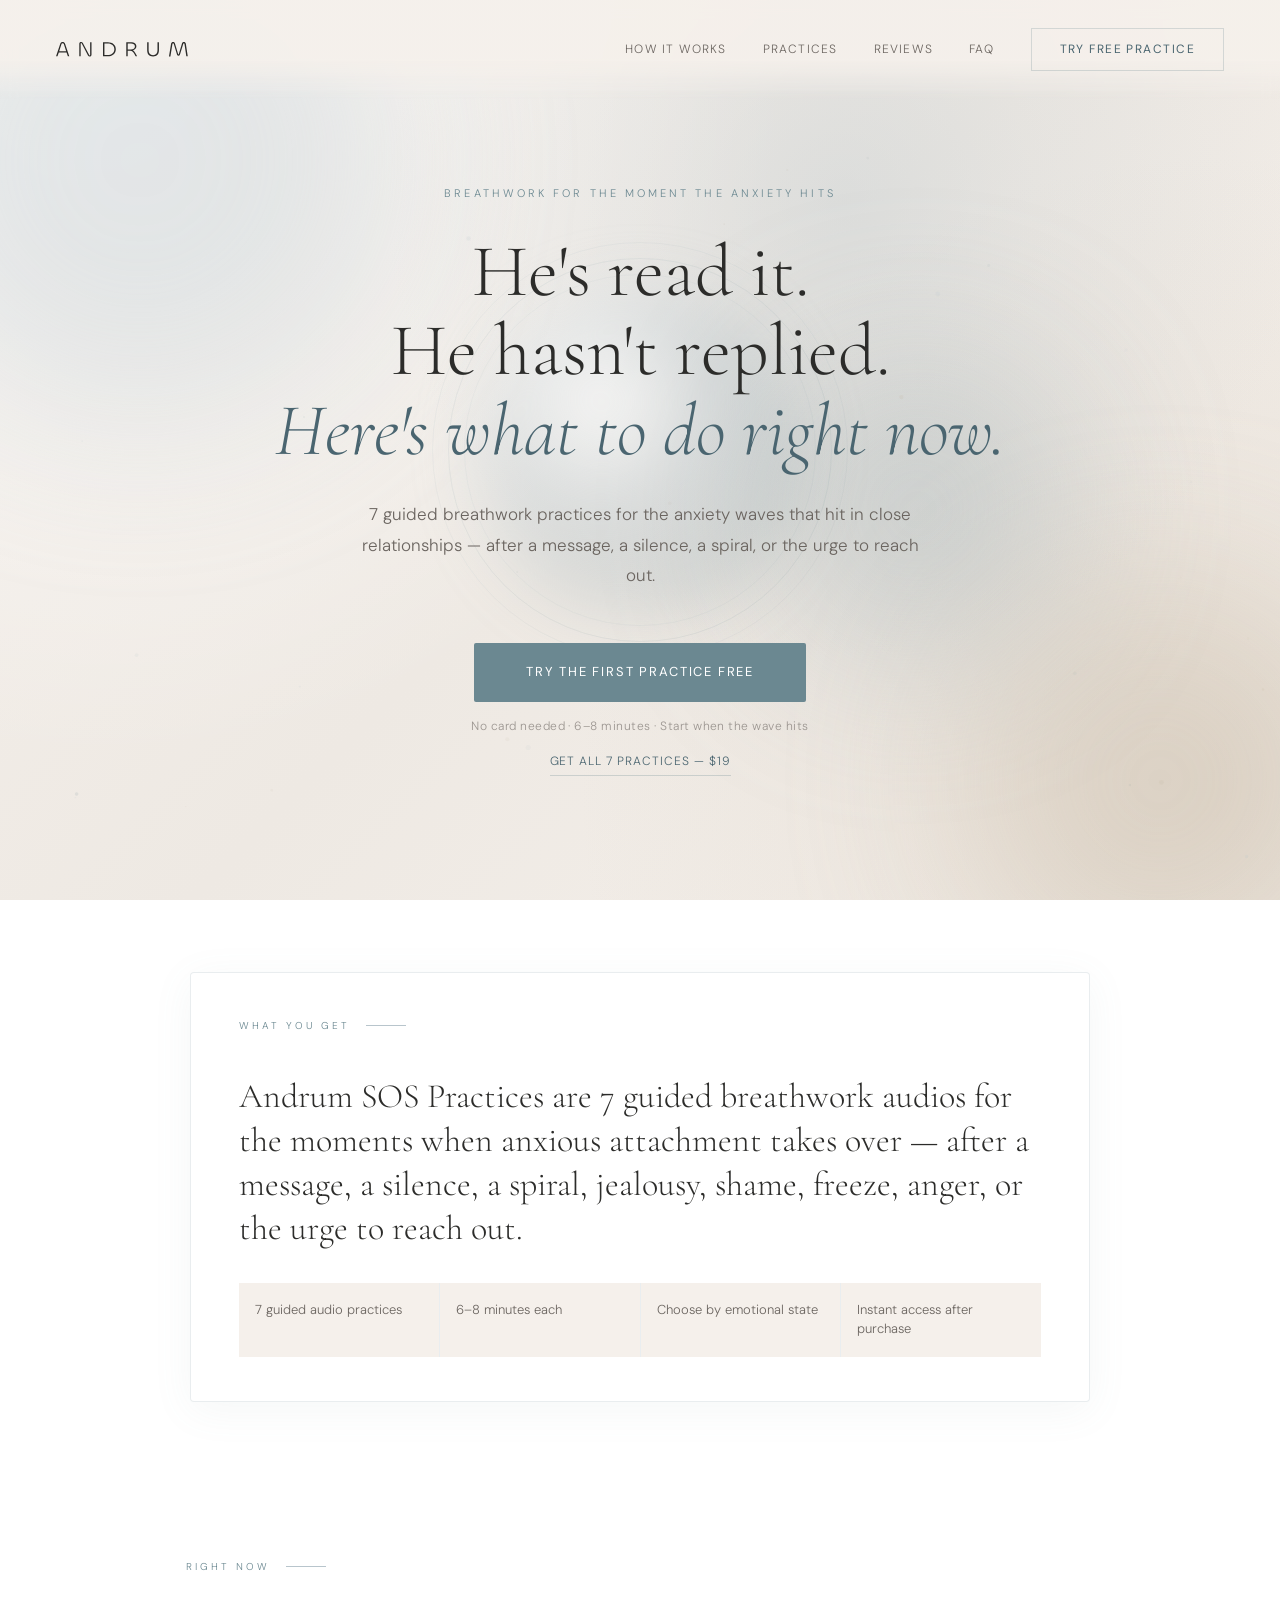
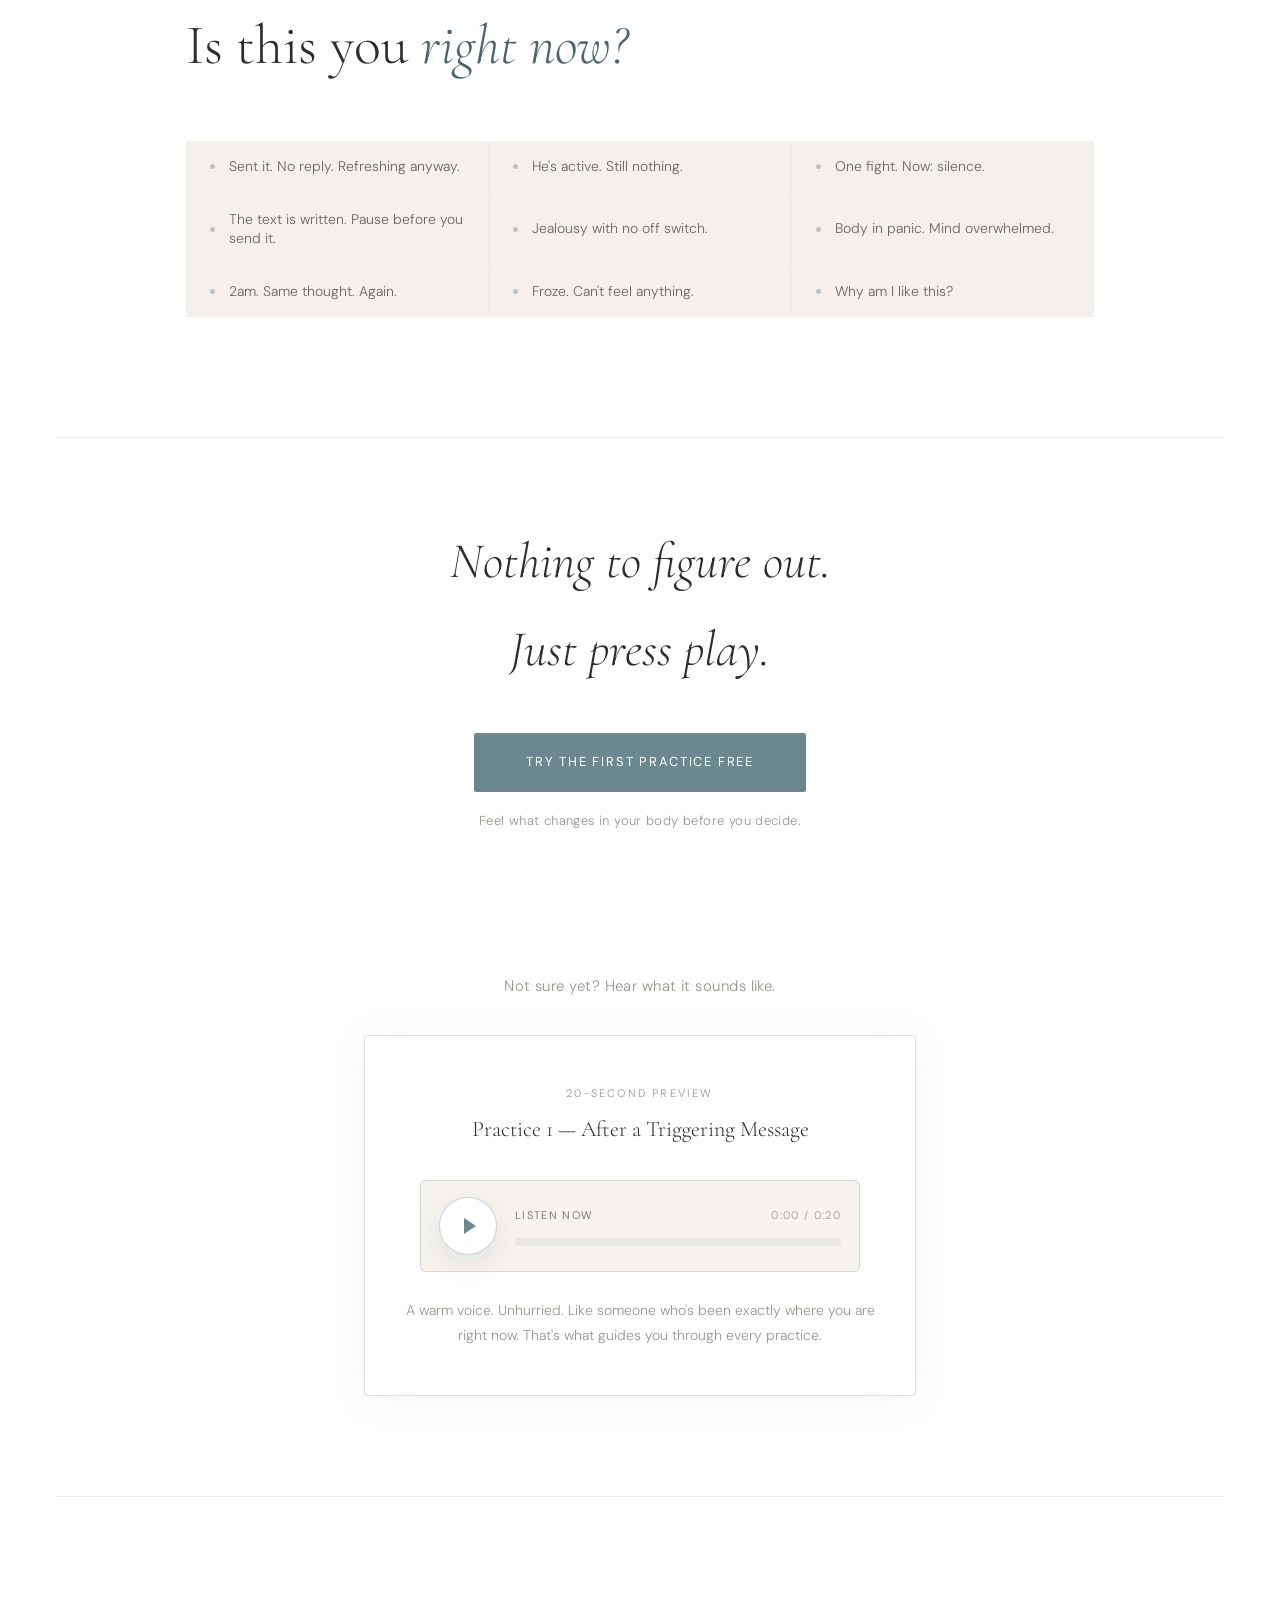
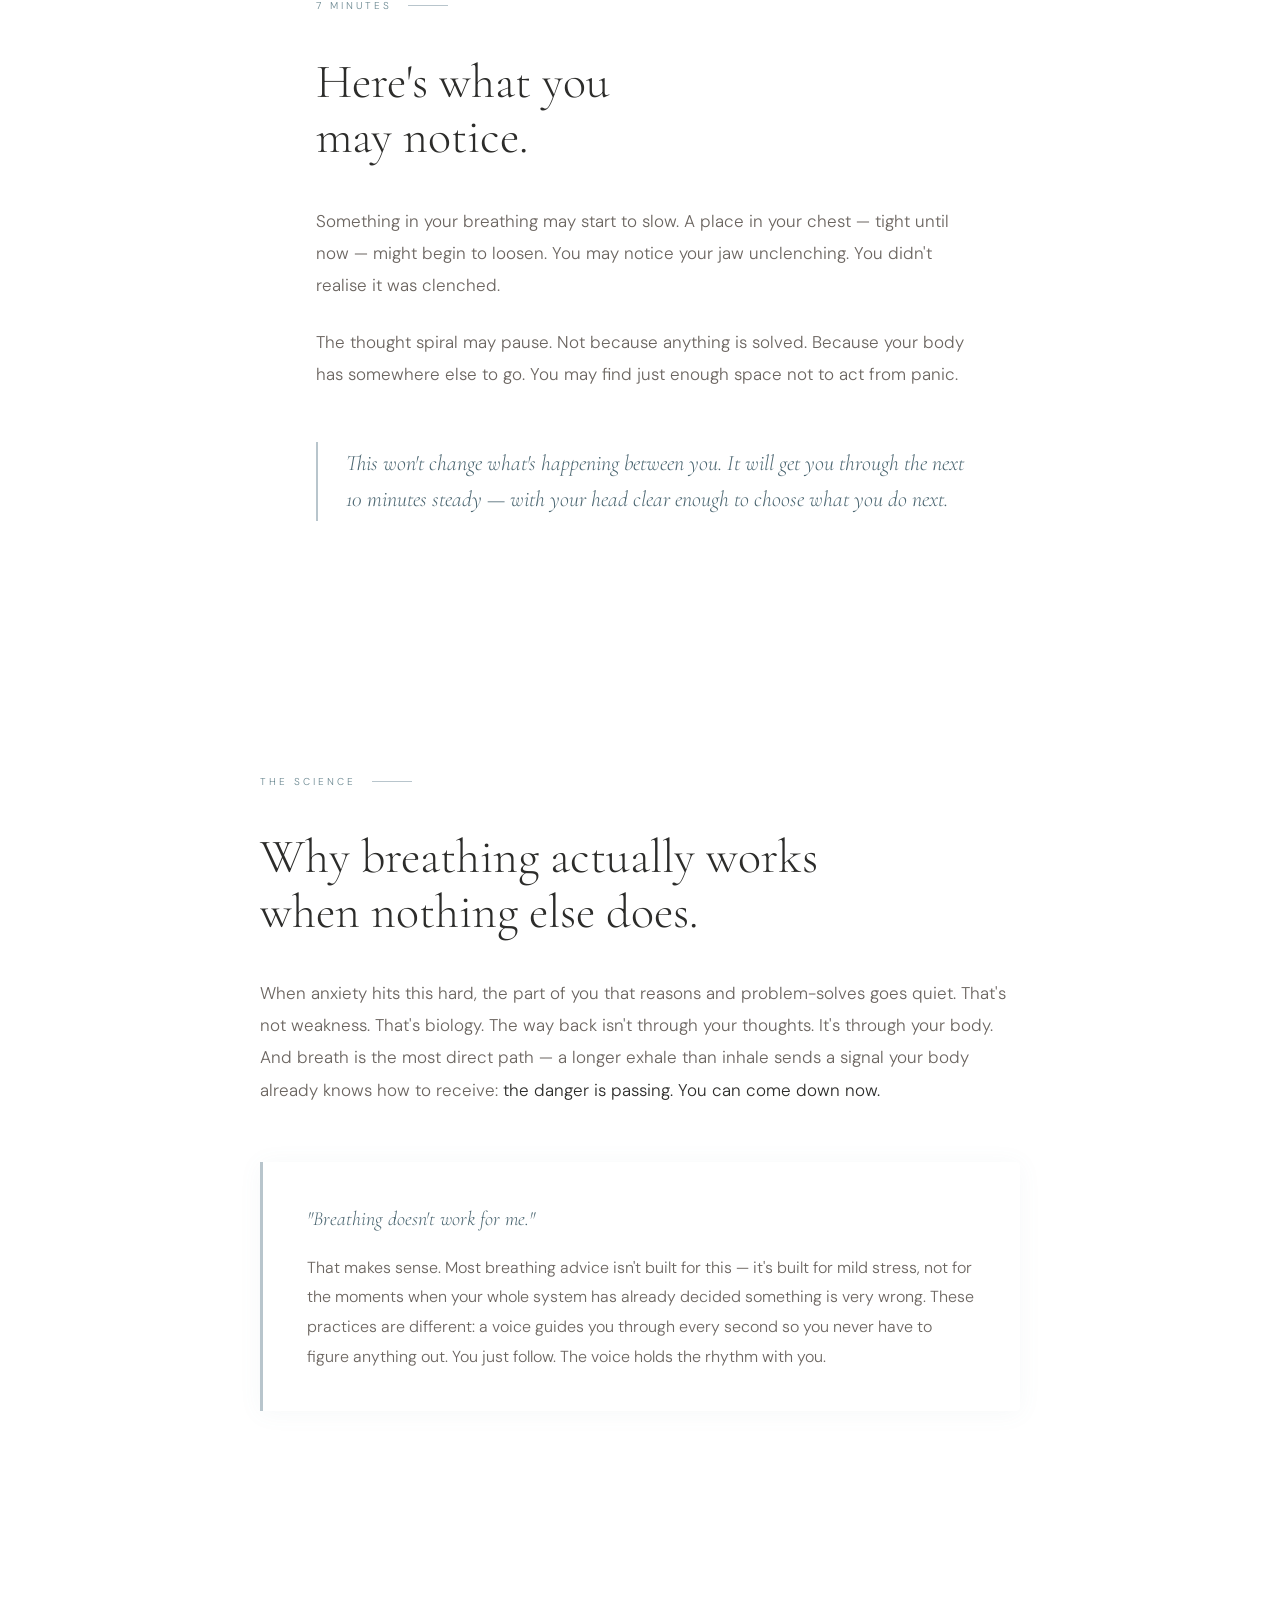
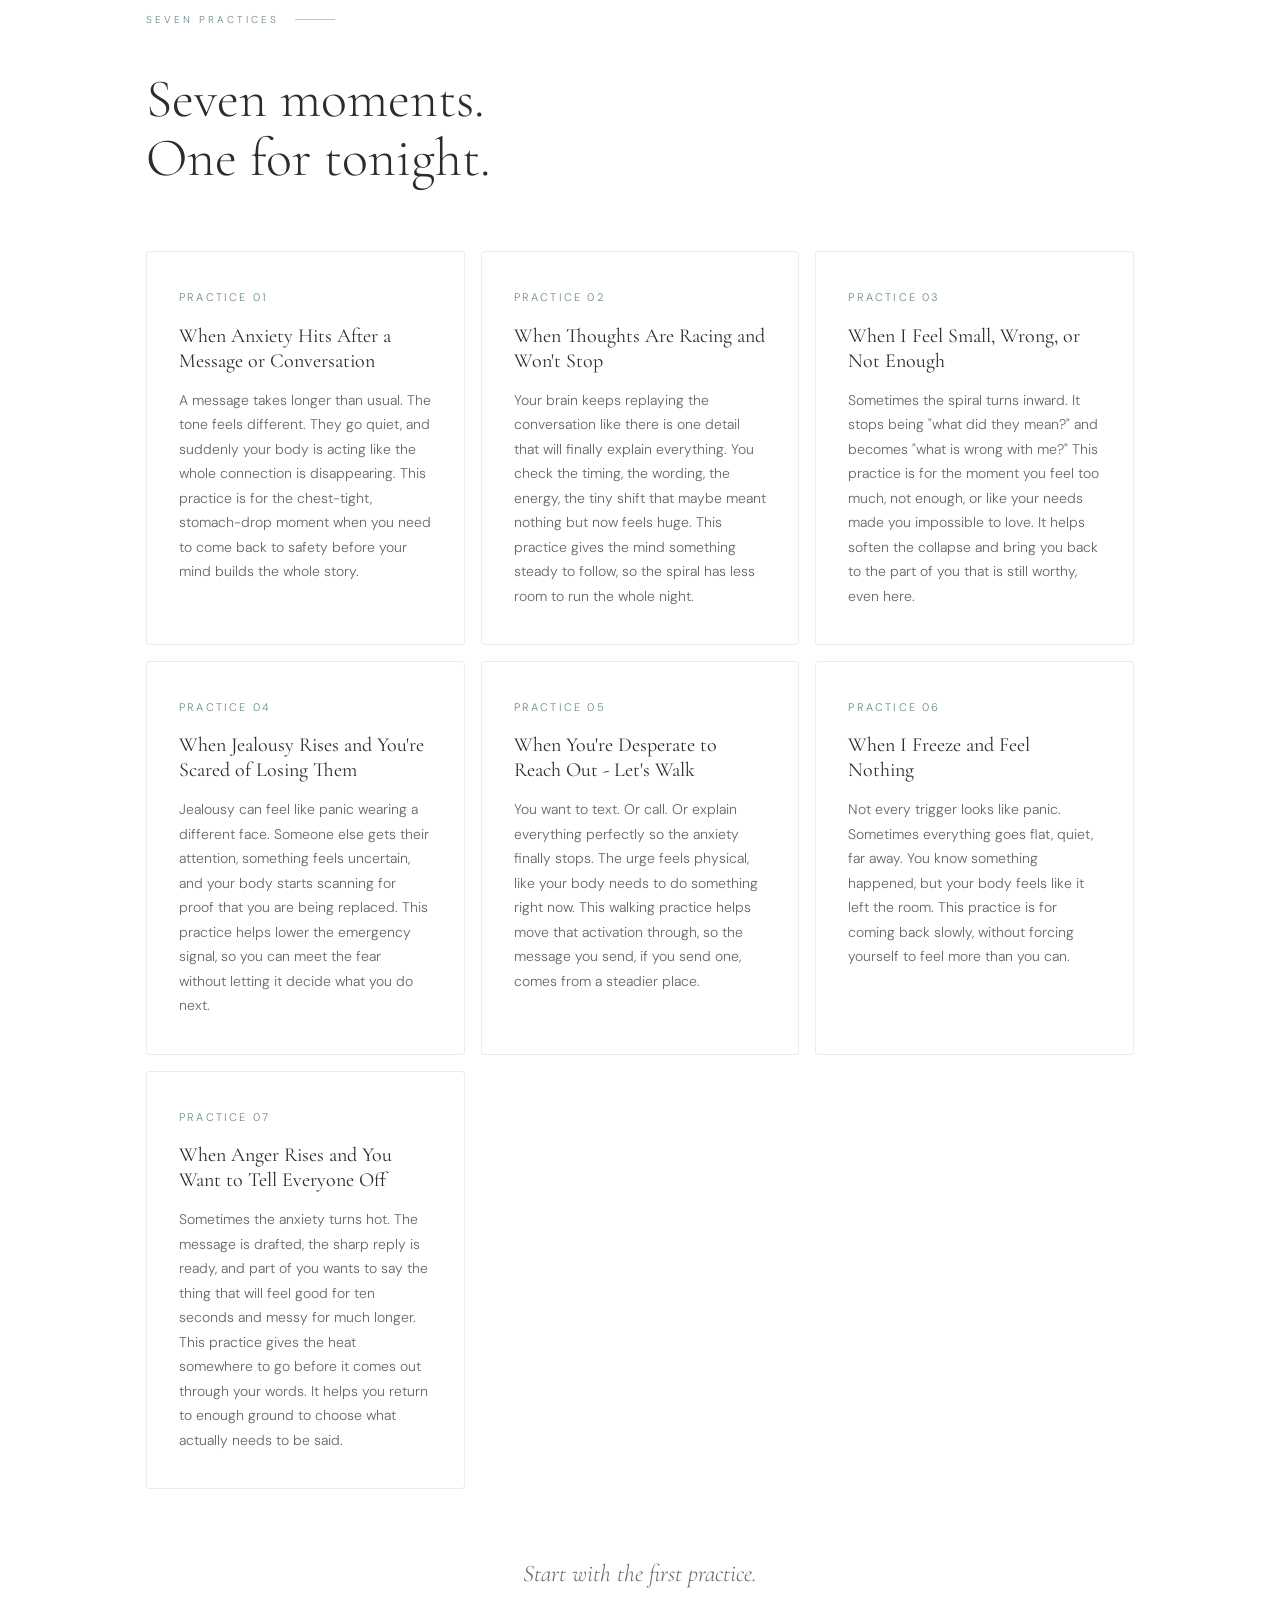
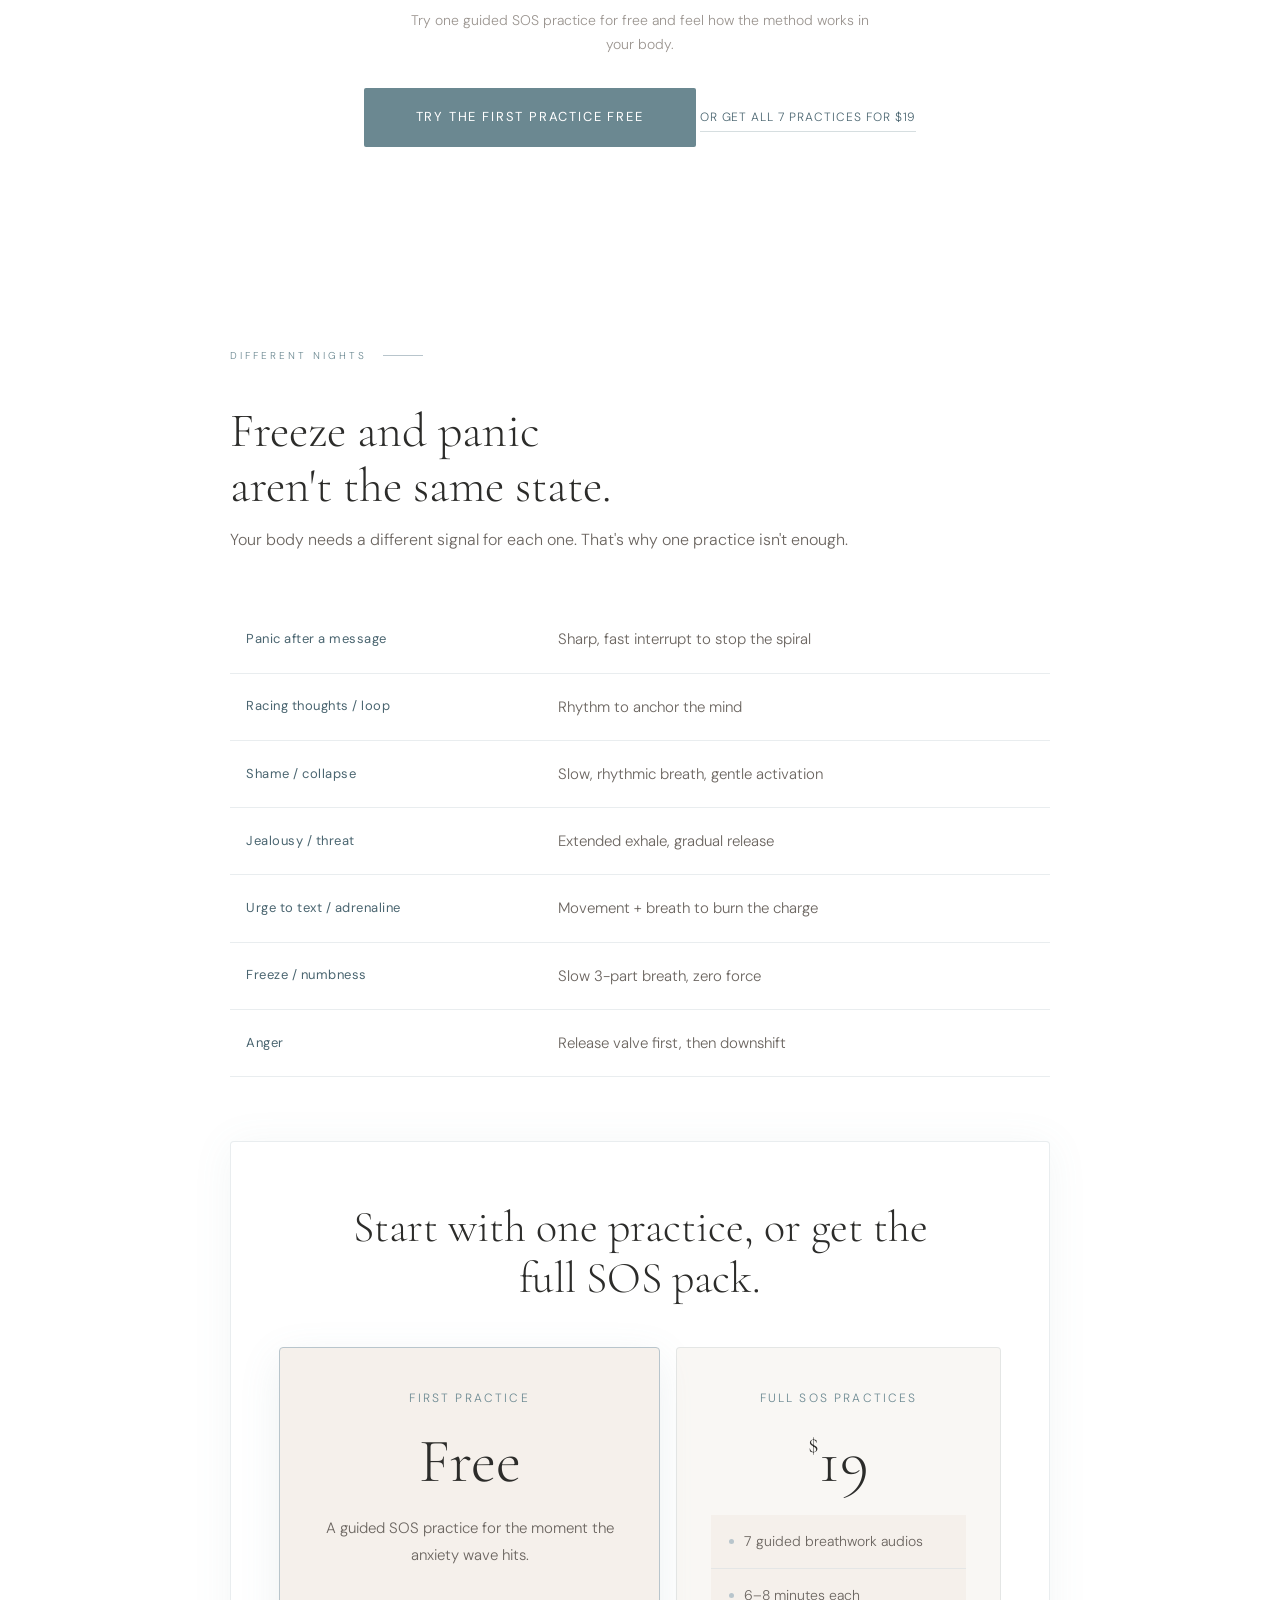
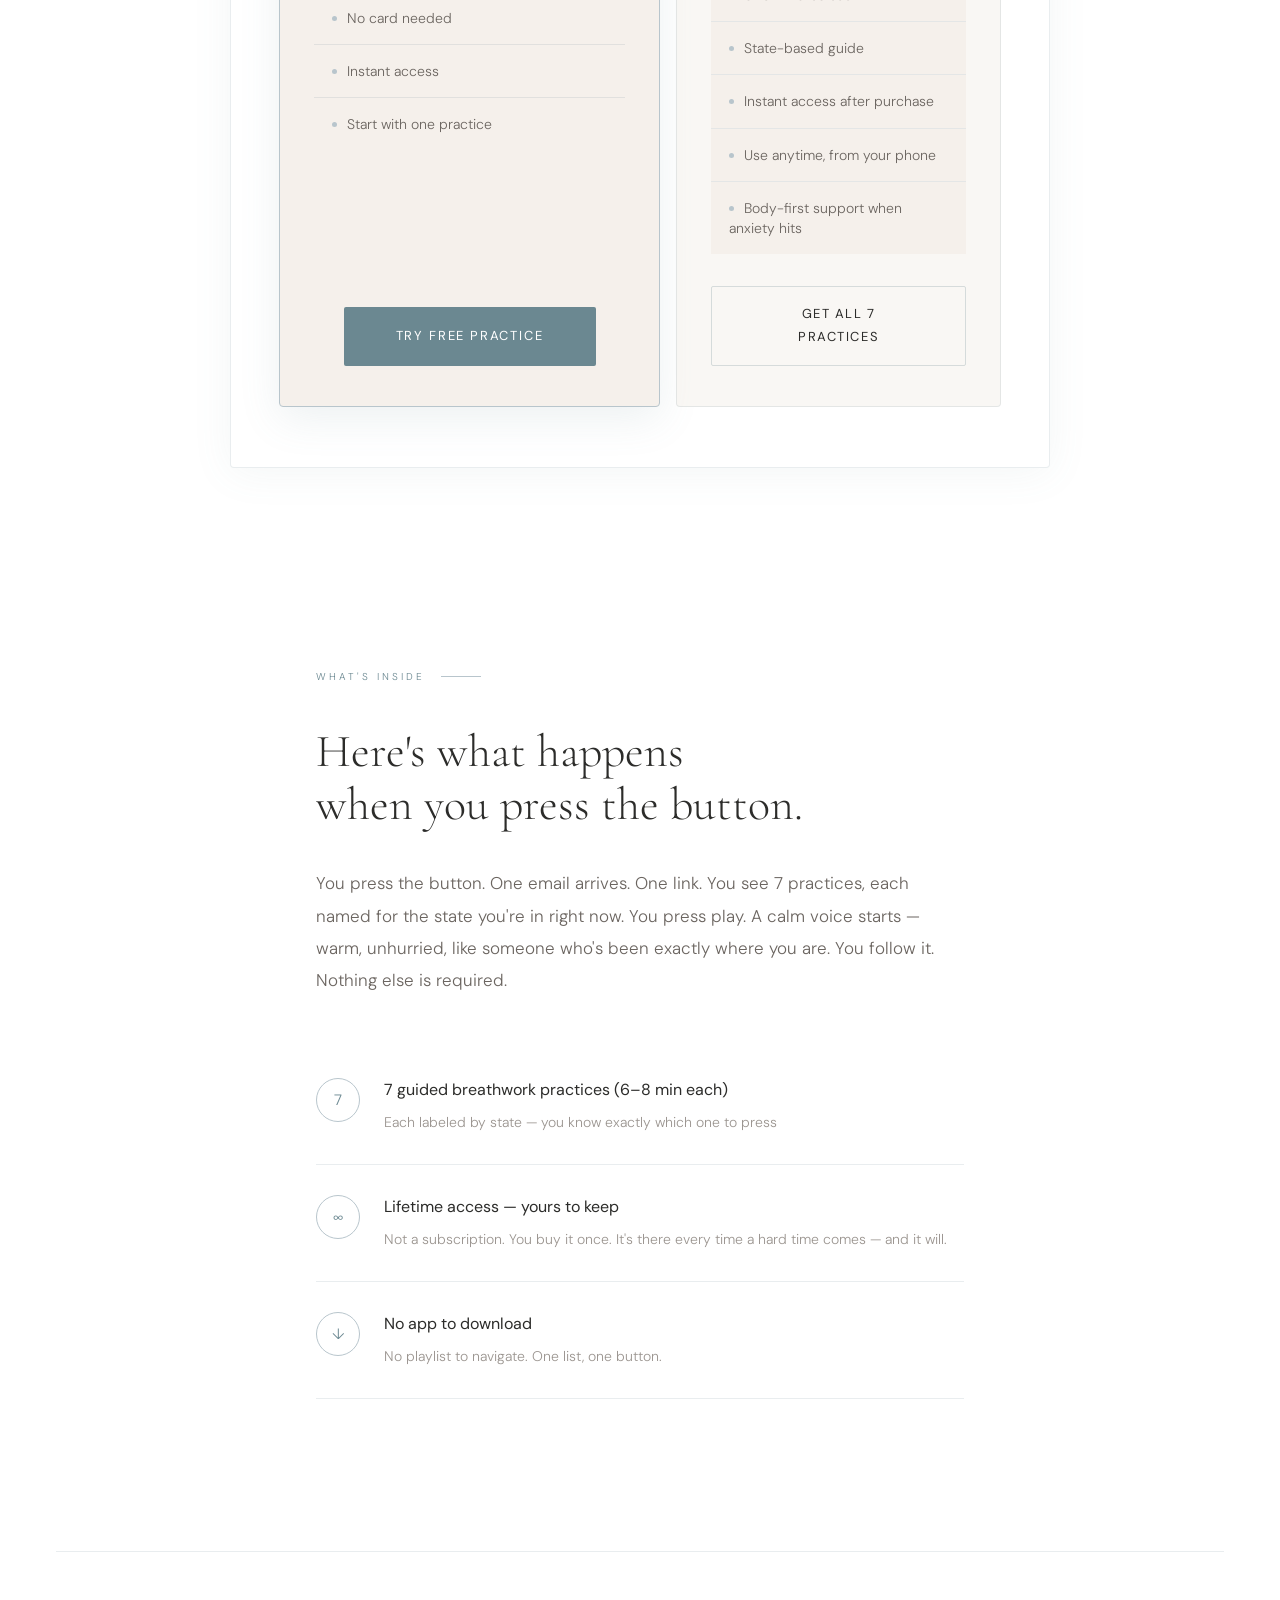
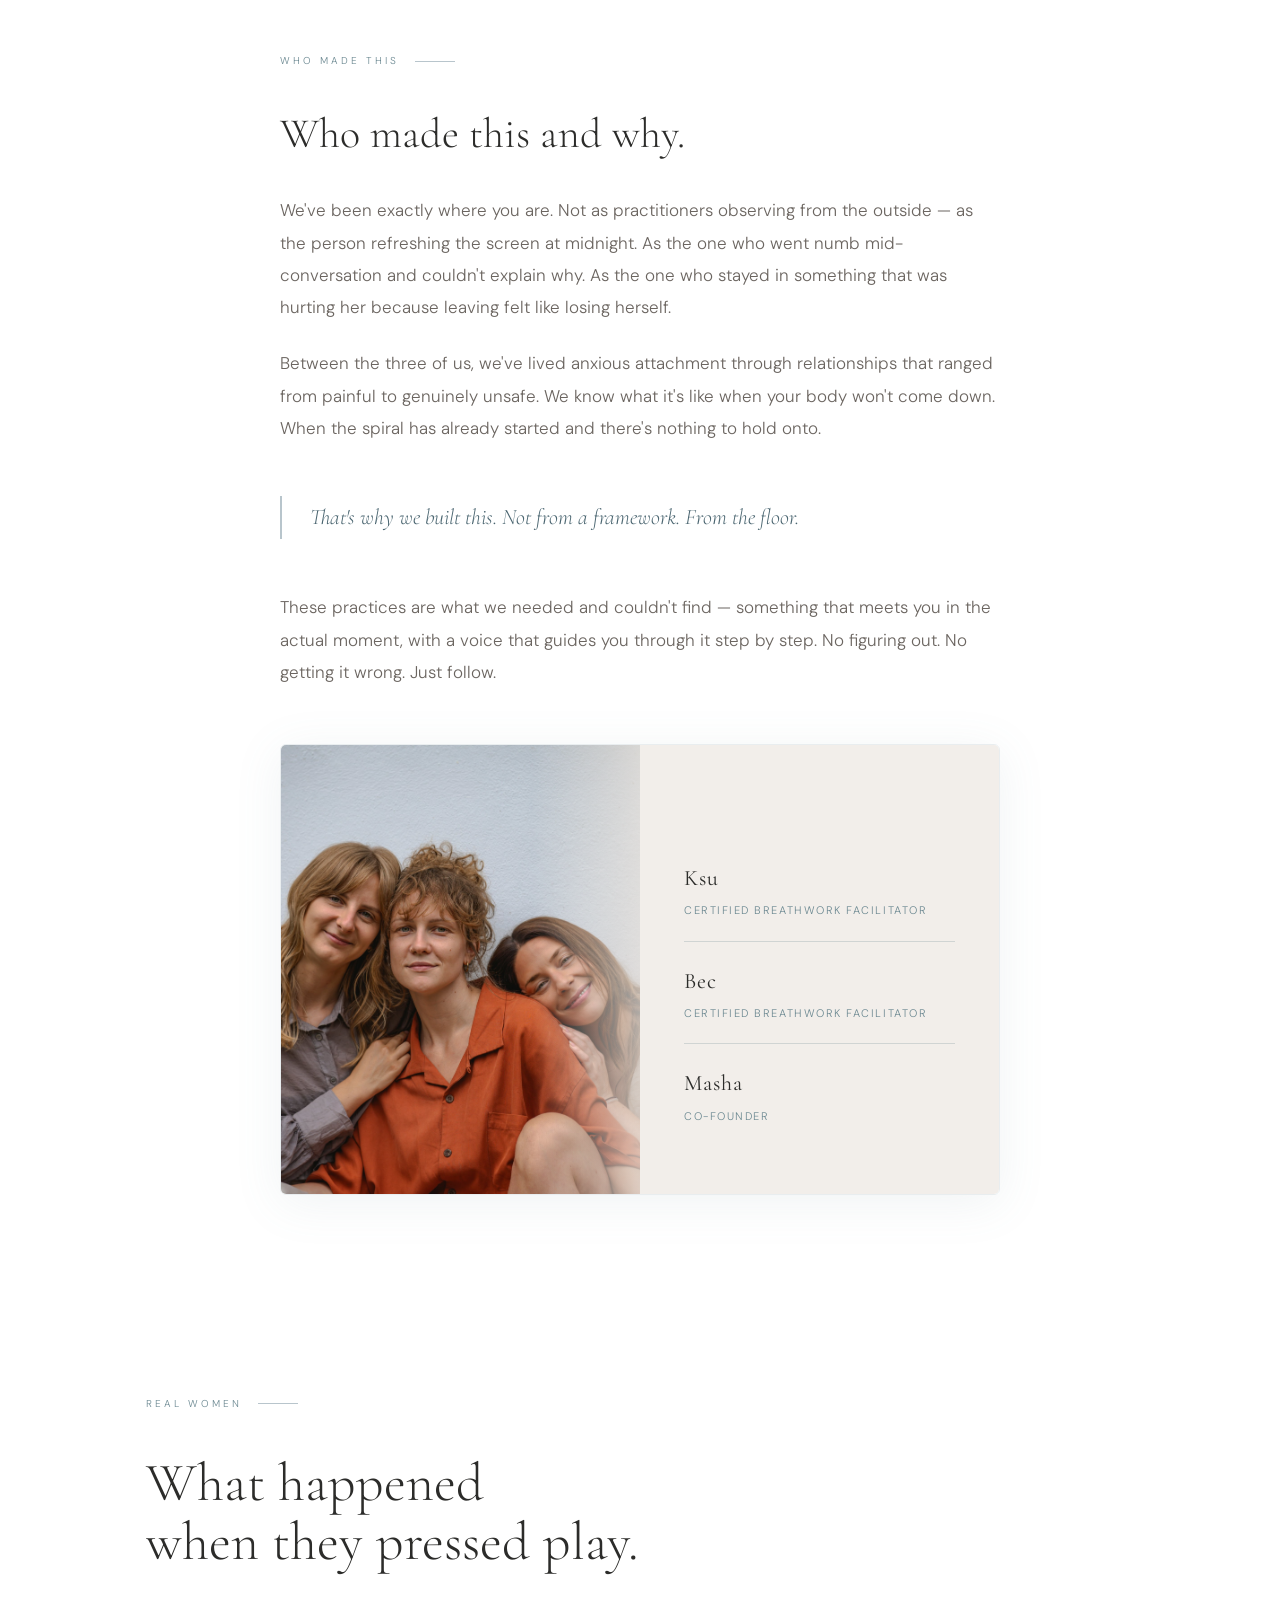
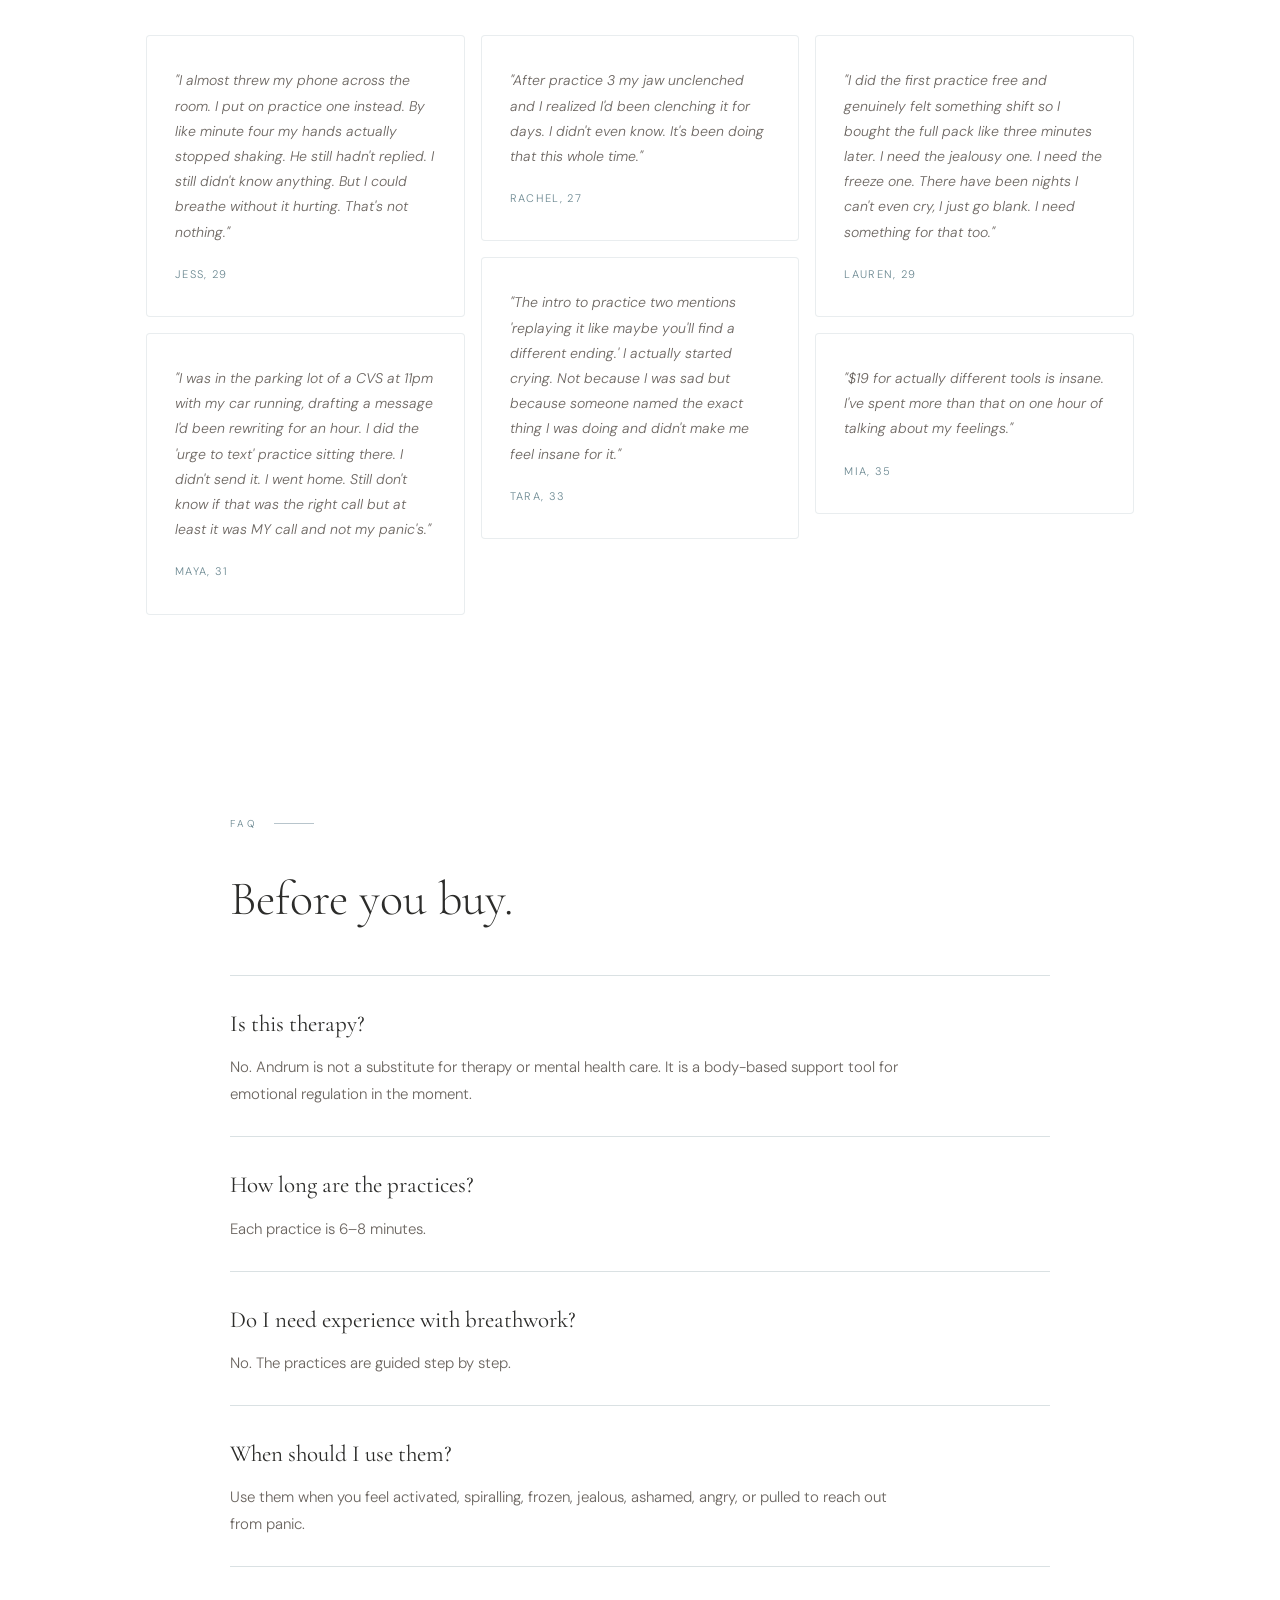
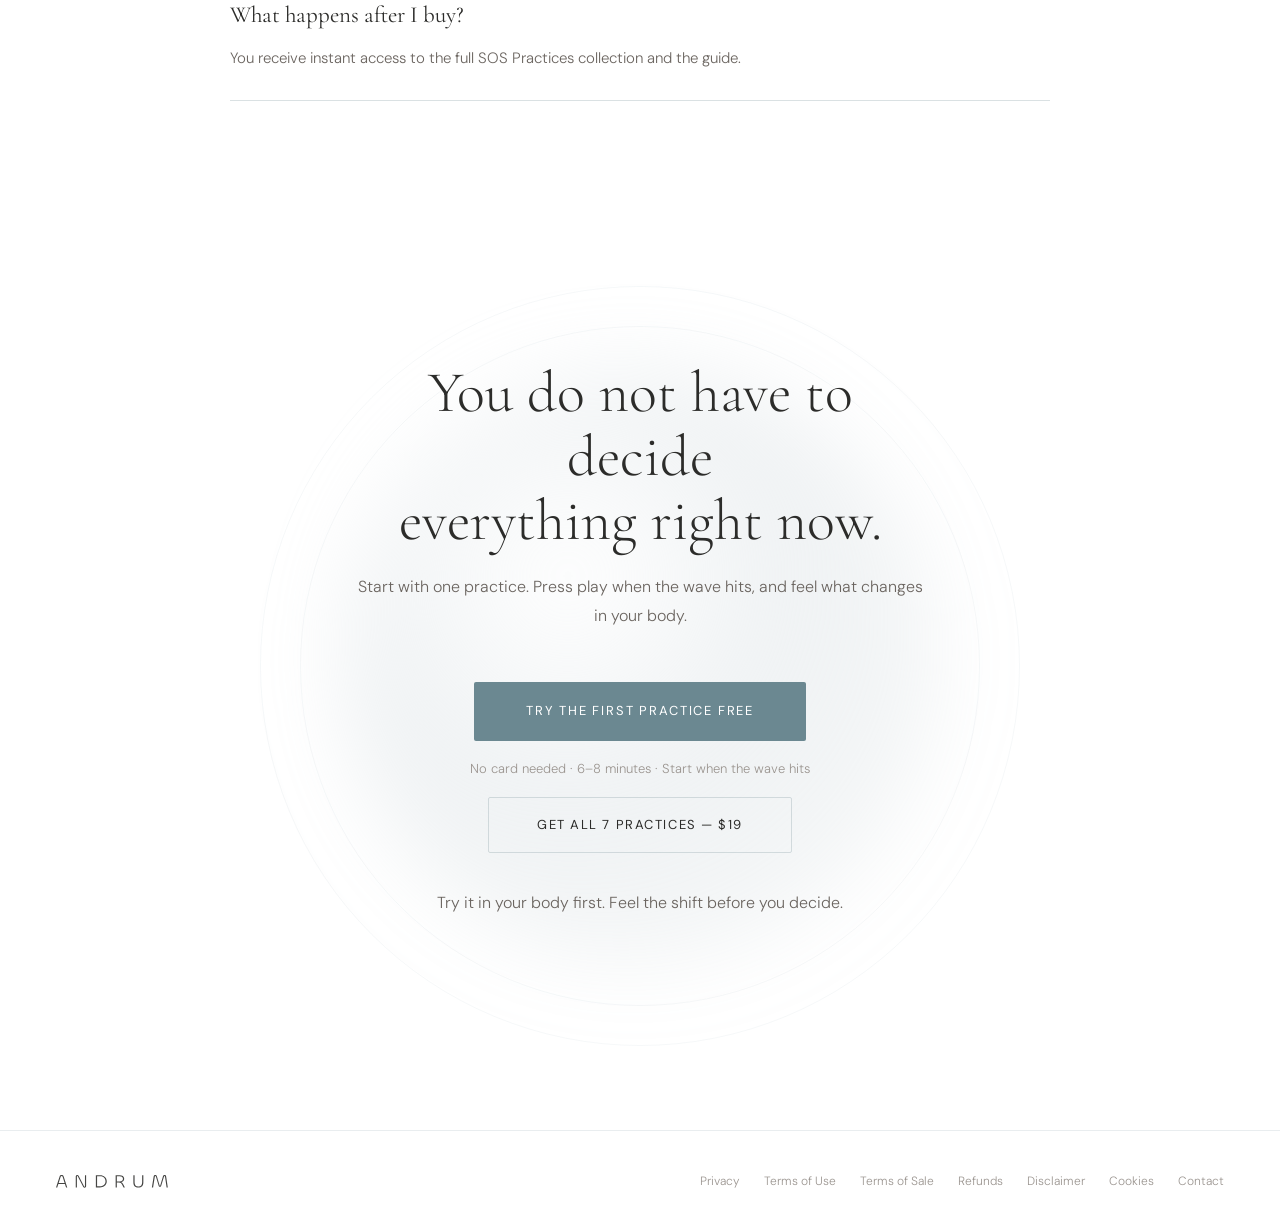
==== commit 01877712: "Use direct Teachable checkout link" ====
--- a/index.html
+++ b/index.html
@@ -5,7 +5,7 @@
 <meta name="viewport" content="width=device-width, initial-scale=1.0">
 <title>Andrum — space to breath</title>
 <!-- FREE_PRACTICE_URL TODO: Replace #free-practice with Teachable free practice URL -->
-<!-- FULL_PRODUCT_URL https://andrumspace.teachable.com/purchase?product_id=6758038 -->
+<!-- FULL_PRODUCT_URL https://checkout.teachable.com/secure/2716567/checkout/order_9qcwvskk -->
 <link rel="icon" type="image/png" href="assets/images/fav.png">
 <link rel="apple-touch-icon" href="assets/images/fav.png">
 <link href="https://fonts.googleapis.com/css2?family=Cormorant+Garamond:ital,wght@0,300;0,400;0,500;1,300;1,400&family=DM+Sans:ital,wght@0,300;0,400;1,300&display=swap" rel="stylesheet">
@@ -91,7 +91,7 @@
     <div class="hero-ctas">
       <a href="#free-practice" class="btn-primary js-free-practice-modal">Try the first practice free</a>
       <span class="note">No card needed · 6–8 minutes · Start when the wave hits</span>
-      <a href="https://andrumspace.teachable.com/purchase?product_id=6758038" class="text-link">Get all 7 practices — $19</a>
+      <a href="https://checkout.teachable.com/secure/2716567/checkout/order_9qcwvskk" class="text-link">Get all 7 practices — $19</a>
     </div>
   </div>
 </section>
@@ -232,7 +232,7 @@
     <p>Start with the first practice.</p>
     <span>Try one guided SOS practice for free and feel how the method works in your body.</span>
     <a href="#free-practice" class="btn-primary js-free-practice-modal">Try the first practice free</a>
-    <a href="https://andrumspace.teachable.com/purchase?product_id=6758038" class="text-link">Or get all 7 practices for $19</a>
+    <a href="https://checkout.teachable.com/secure/2716567/checkout/order_9qcwvskk" class="text-link">Or get all 7 practices for $19</a>
   </div>
 </section>
 
@@ -276,7 +276,7 @@
             <li>Use anytime, from your phone</li>
             <li>Body-first support when anxiety hits</li>
           </ul>
-          <a href="https://andrumspace.teachable.com/purchase?product_id=6758038" class="btn-outline">Get all 7 practices</a>
+          <a href="https://checkout.teachable.com/secure/2716567/checkout/order_9qcwvskk" class="btn-outline">Get all 7 practices</a>
         </div>
       </div>
     </div>
@@ -408,7 +408,7 @@
     <div class="cta-stack">
       <a href="#free-practice" class="btn-primary js-free-practice-modal">Try the first practice free</a>
       <p style="font-size:13px;color:var(--text-soft);margin:0">No card needed · 6–8 minutes · Start when the wave hits</p>
-      <a href="https://andrumspace.teachable.com/purchase?product_id=6758038" class="btn-outline">Get all 7 practices — $19</a>
+      <a href="https://checkout.teachable.com/secure/2716567/checkout/order_9qcwvskk" class="btn-outline">Get all 7 practices — $19</a>
     </div>
     <p class="guarantee">Try it in your body first. Feel the shift before you decide.</p>
   </div>
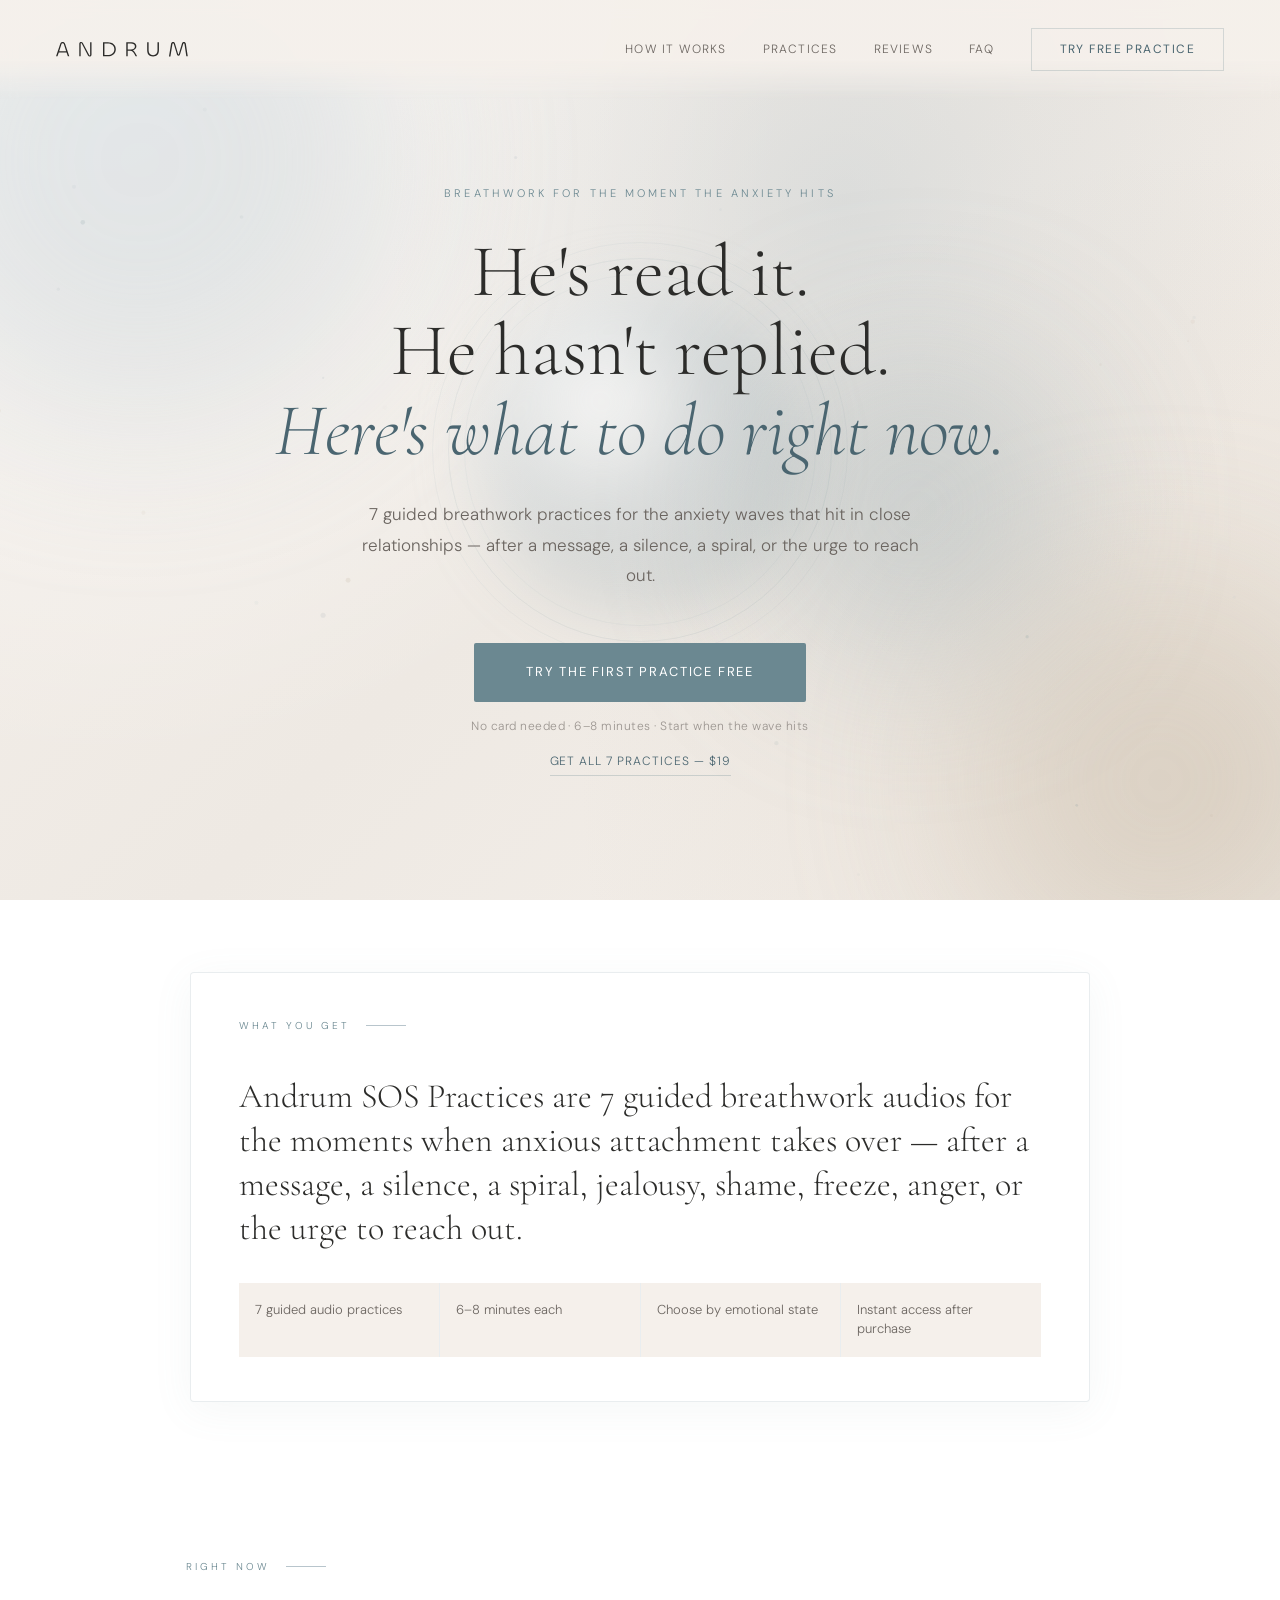
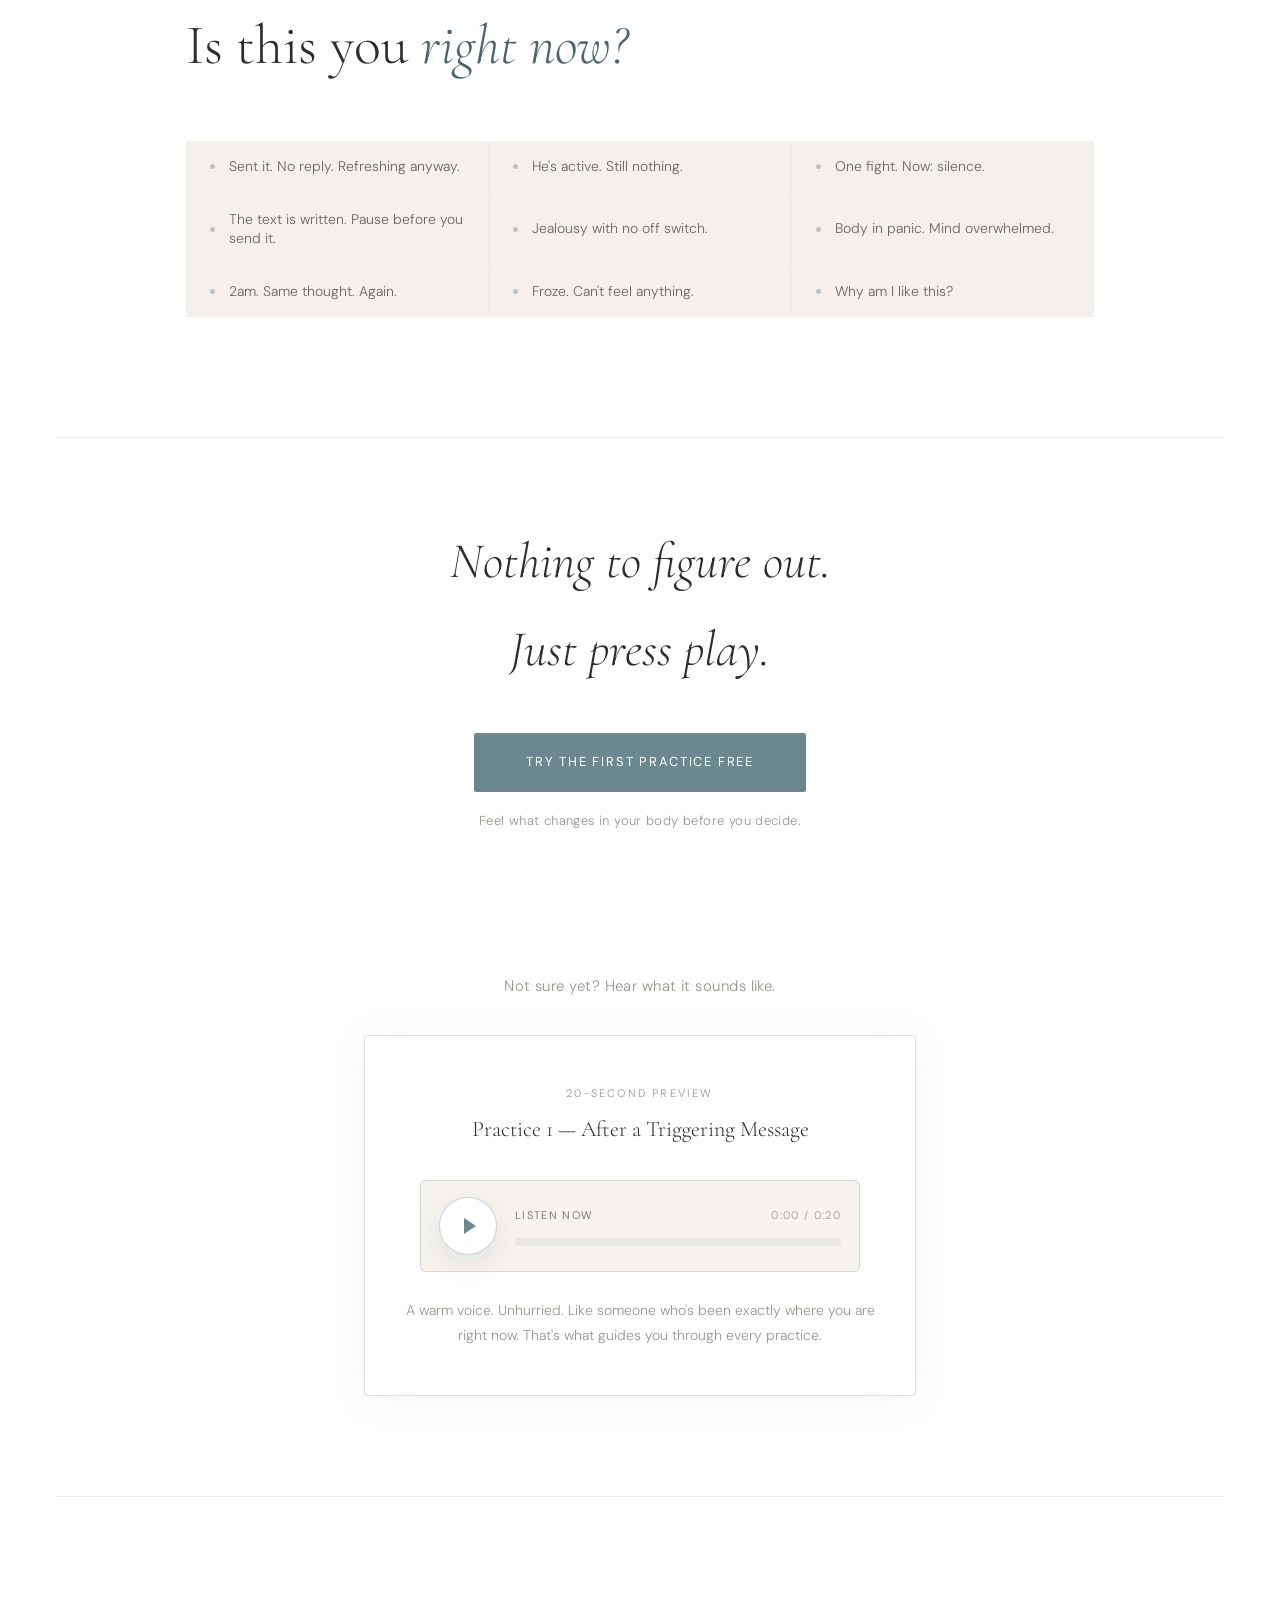
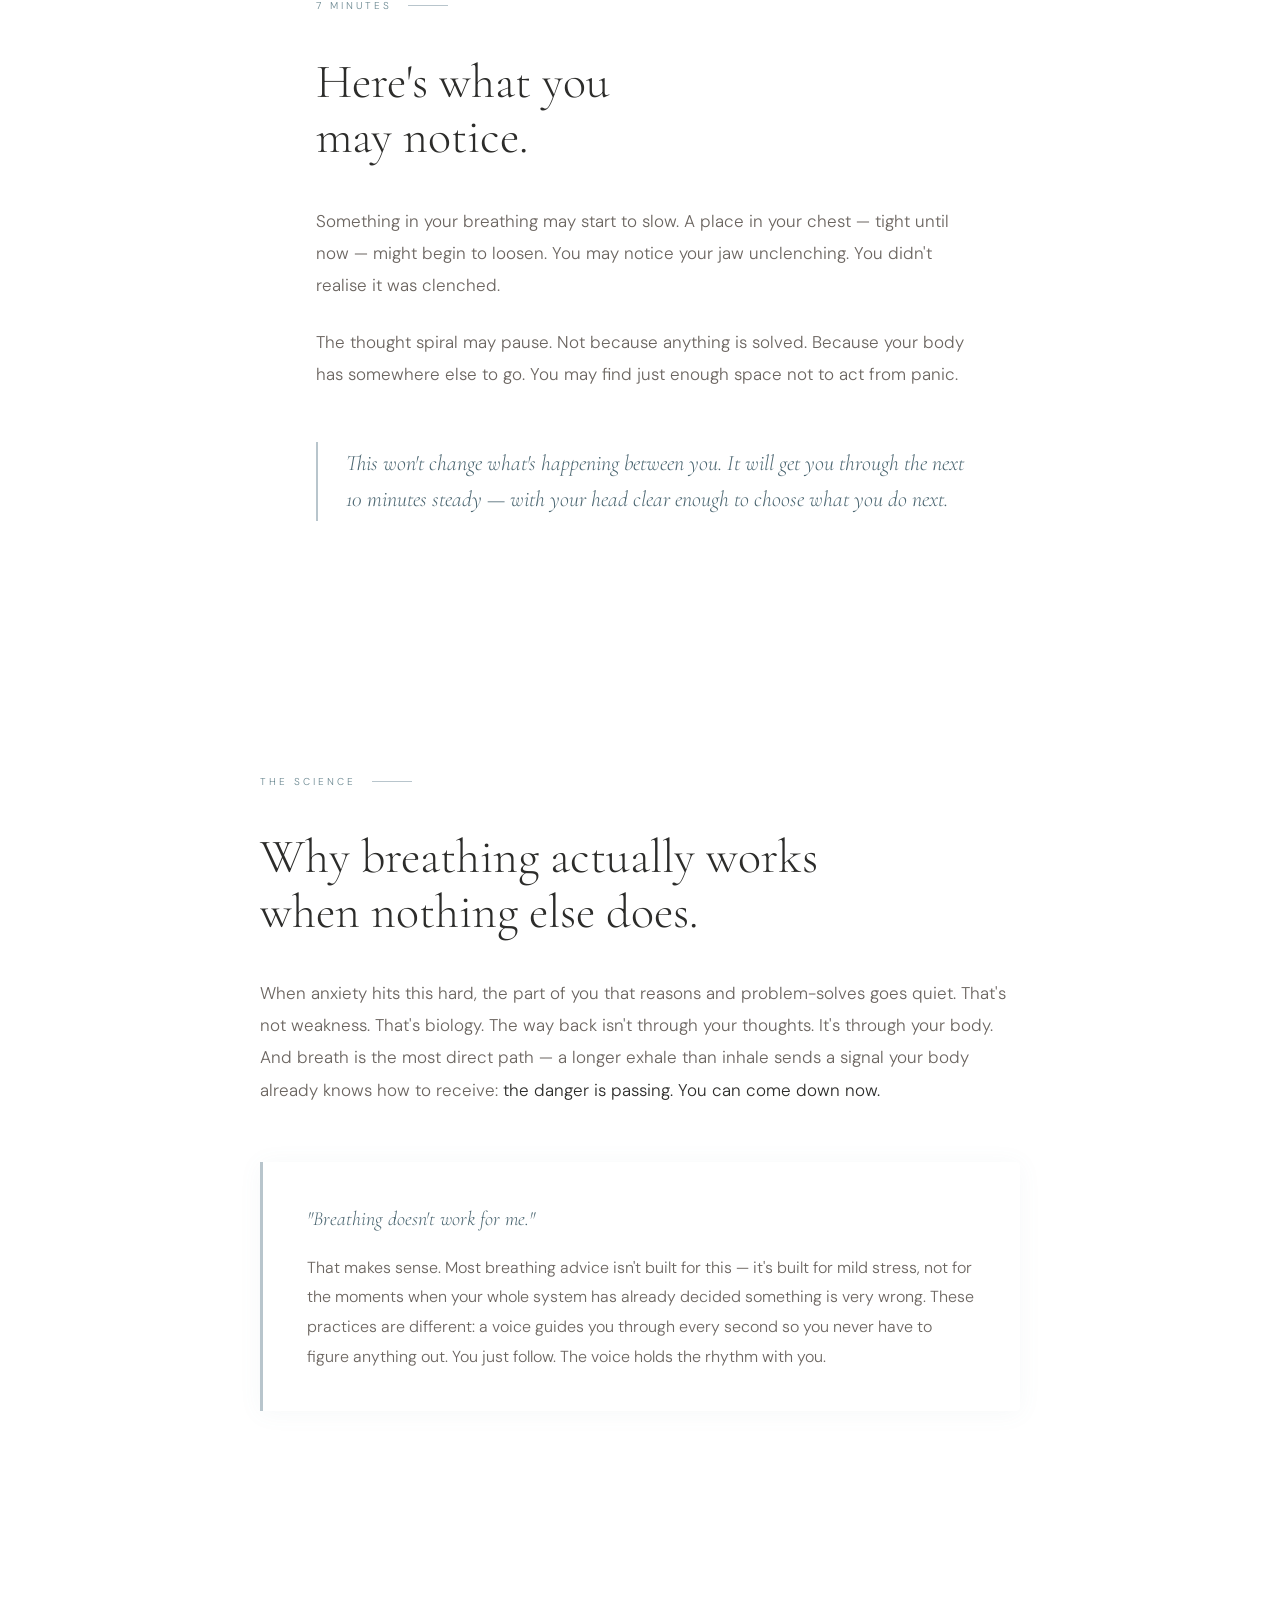
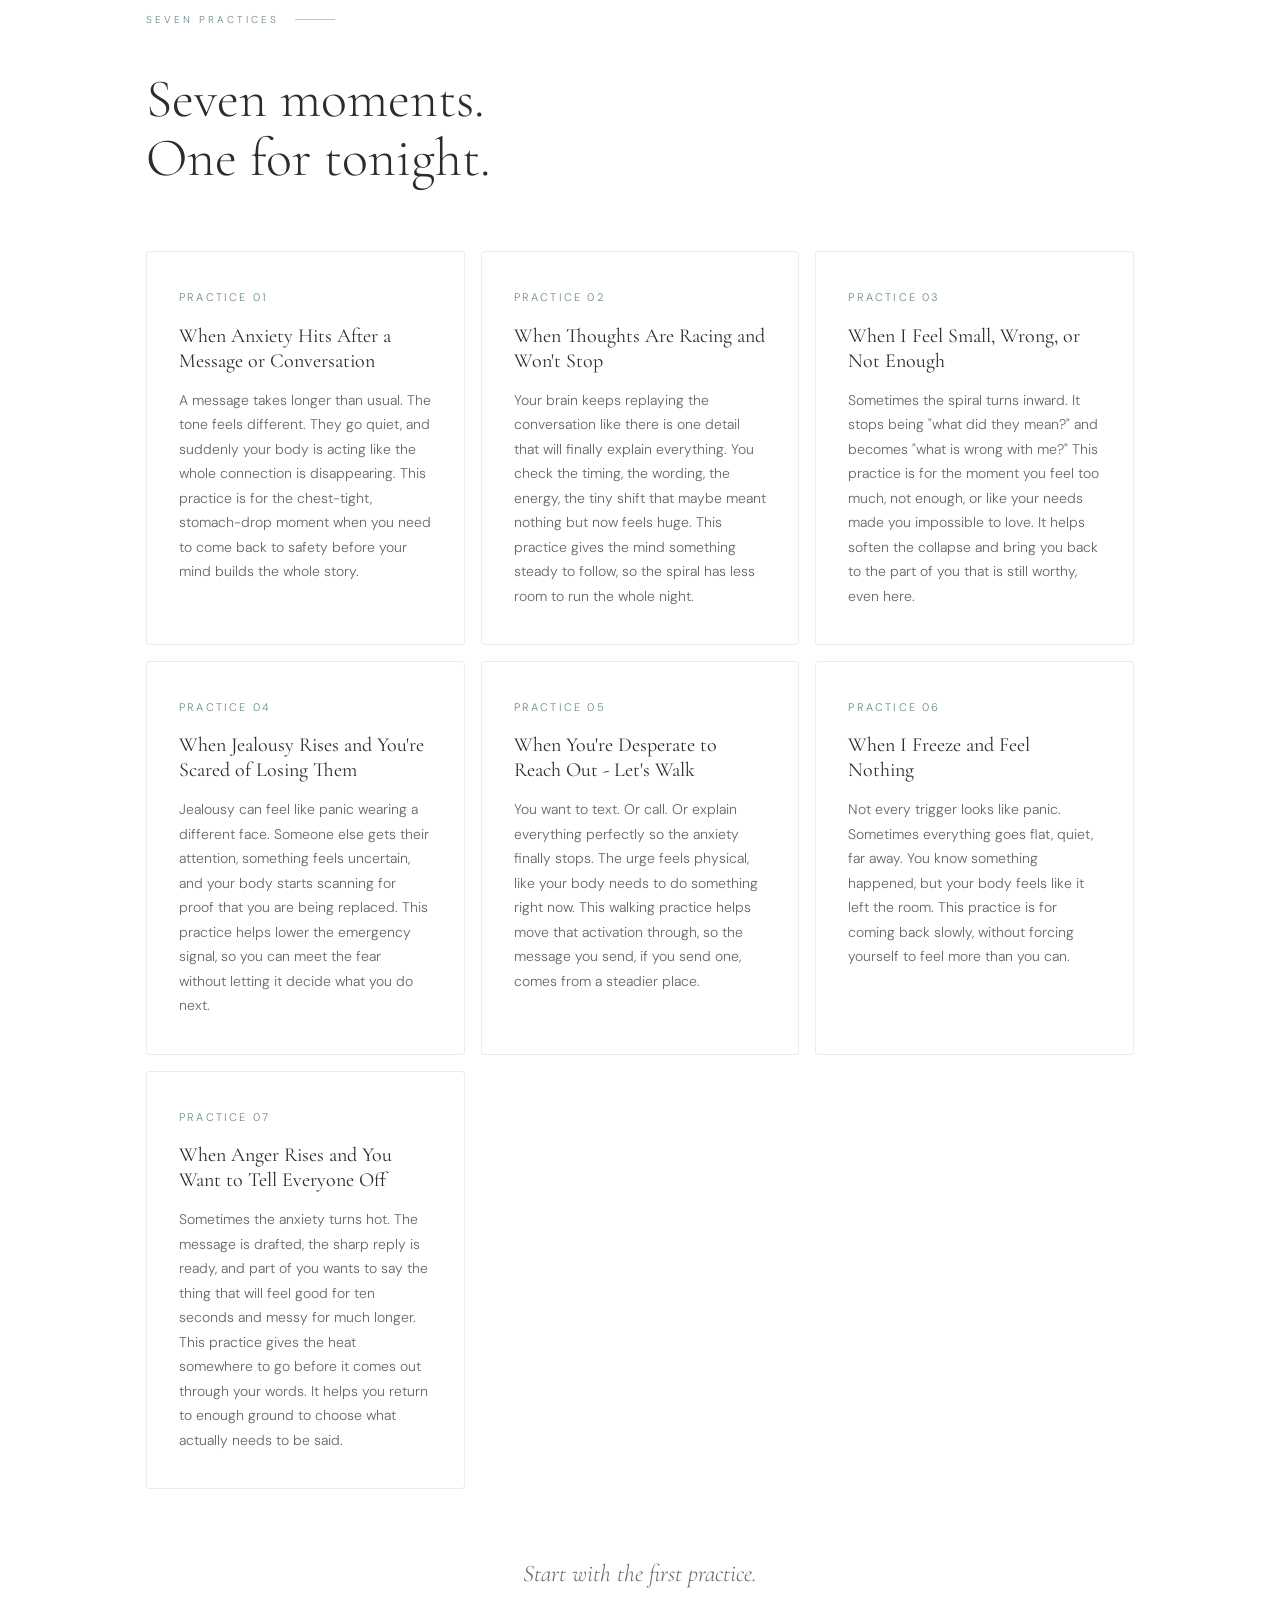
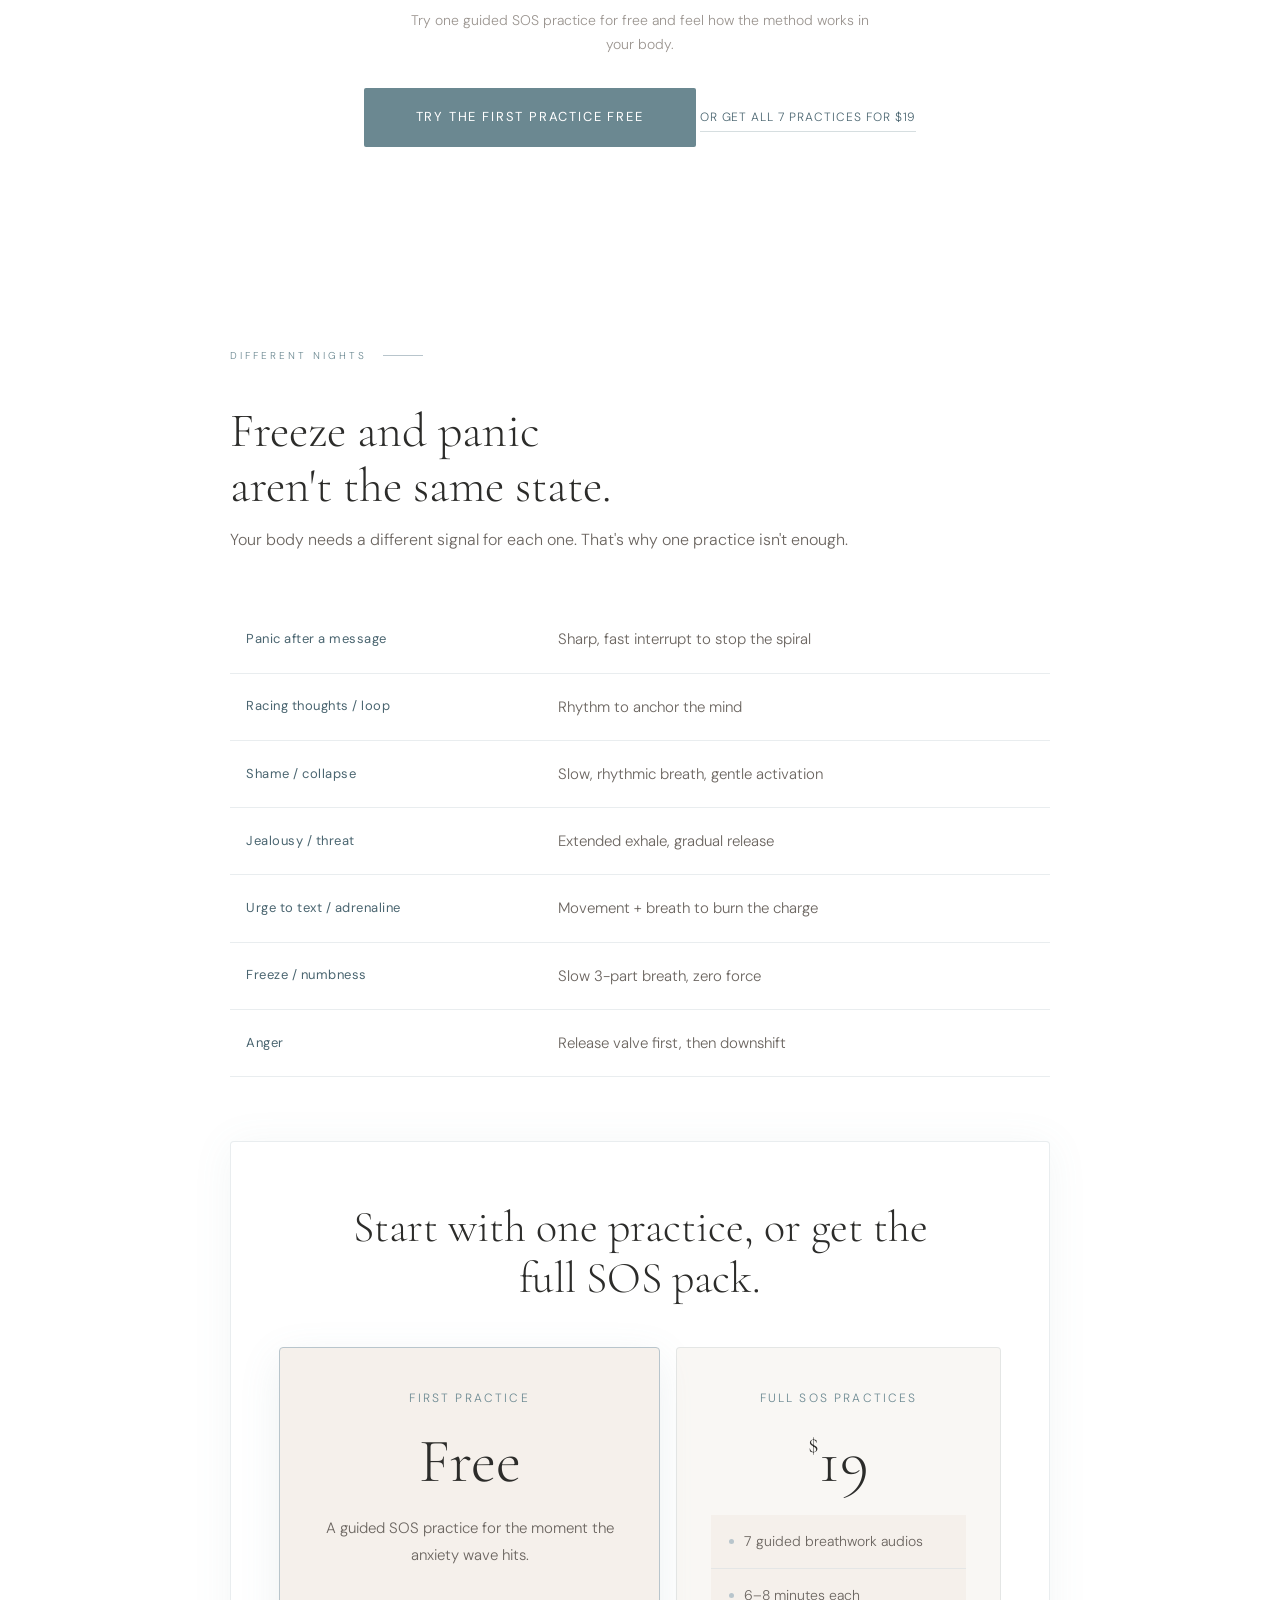
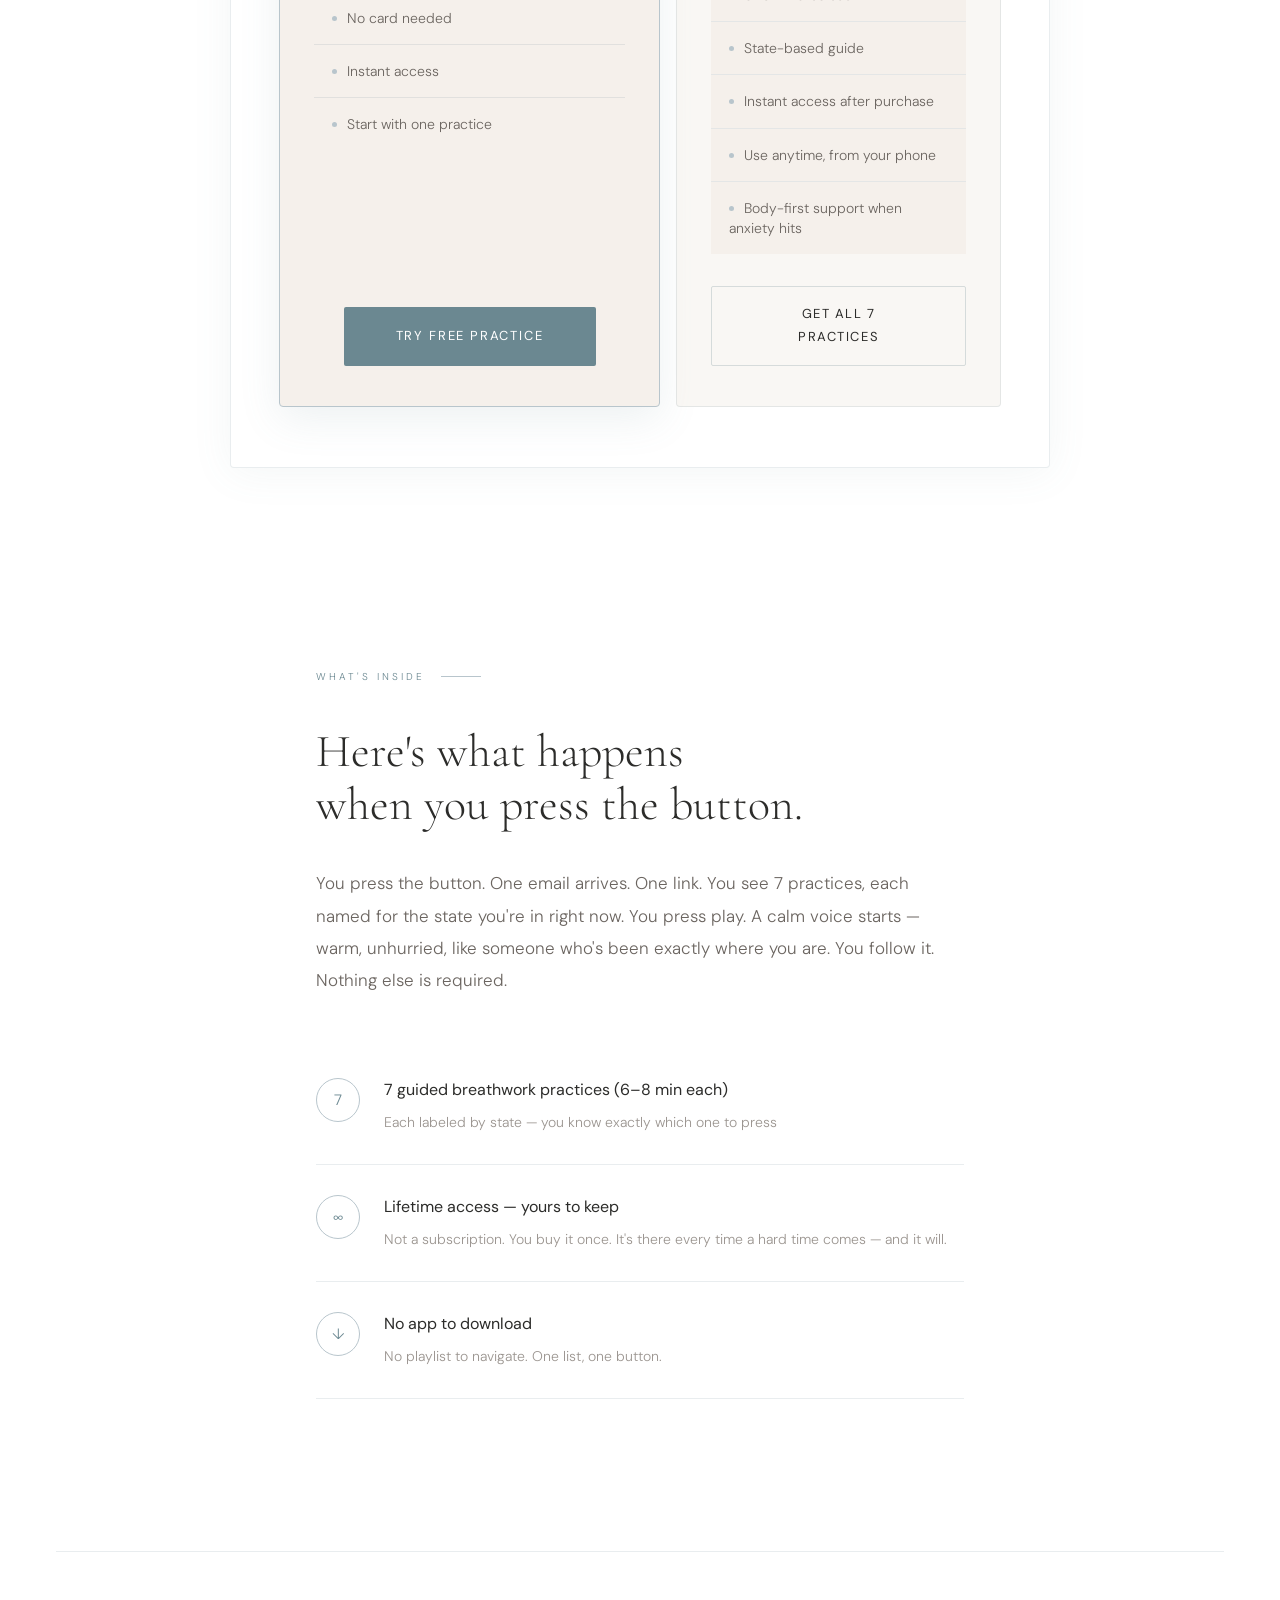
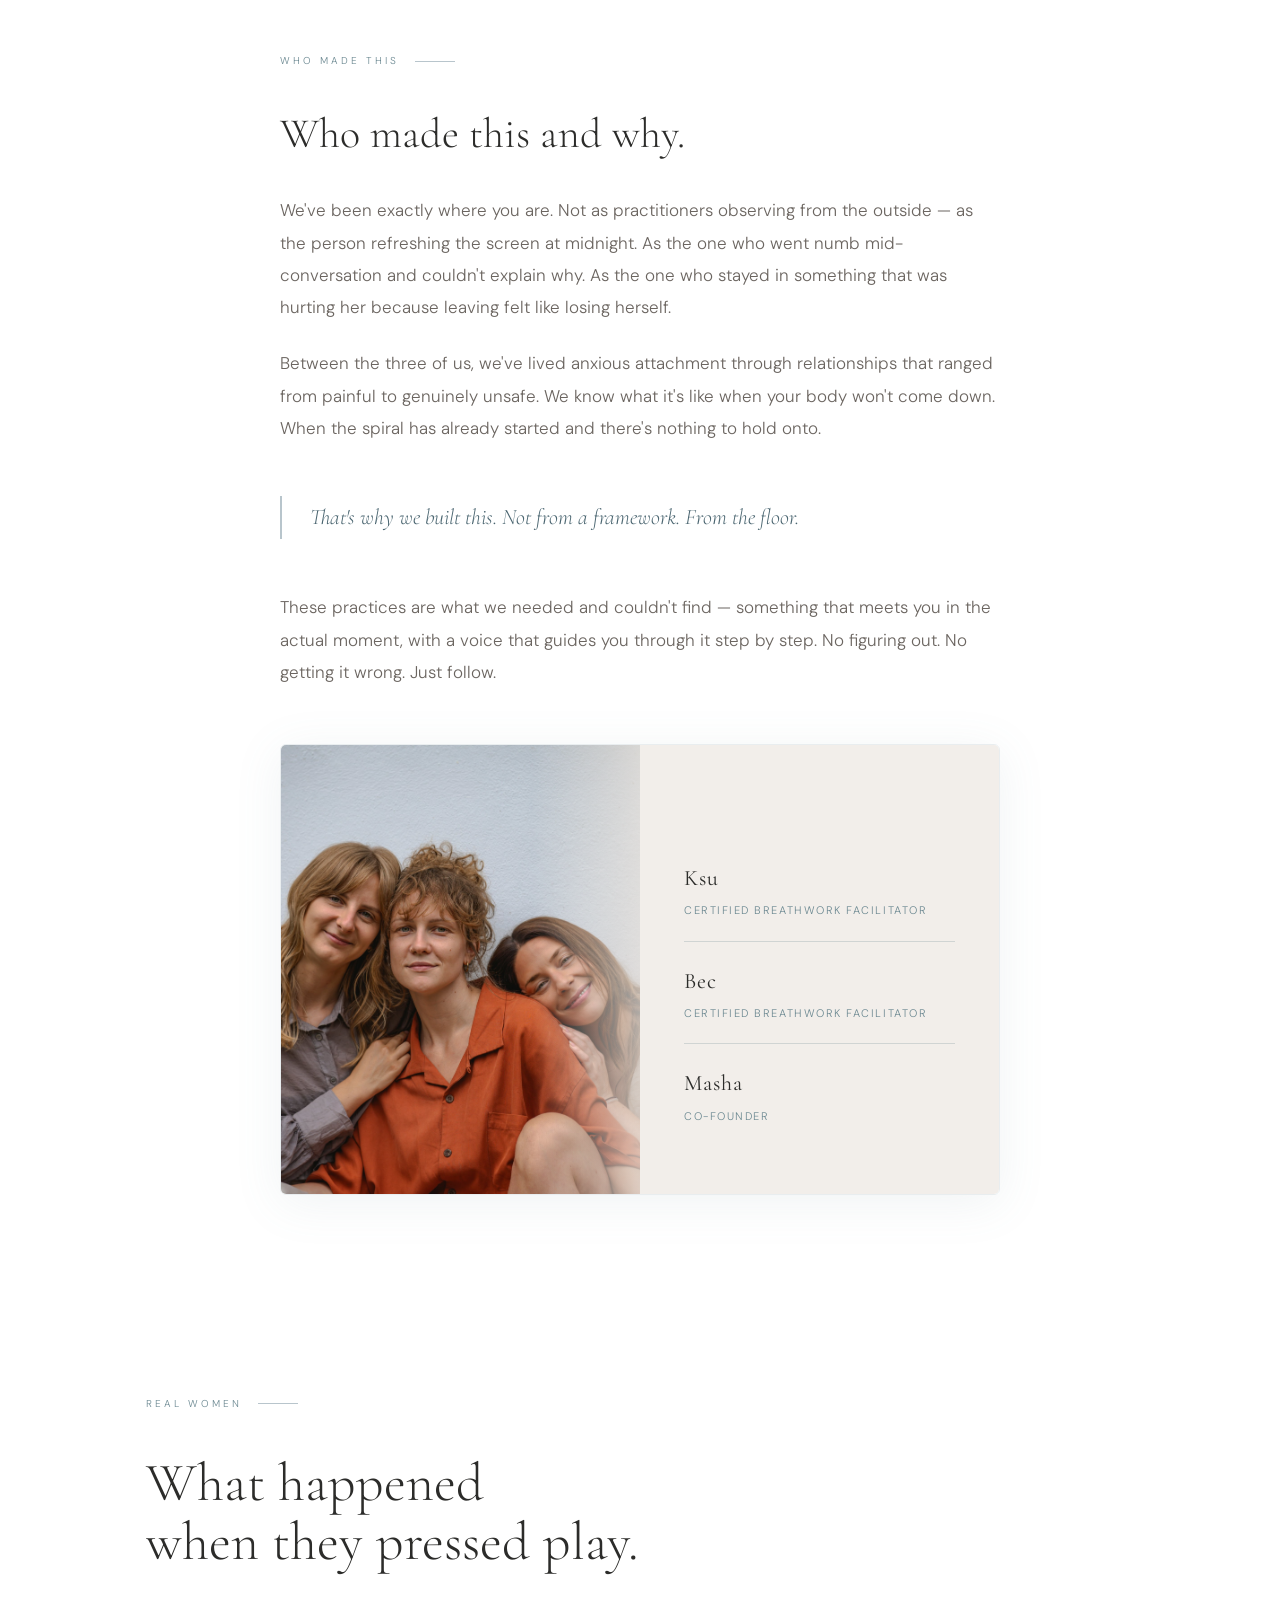
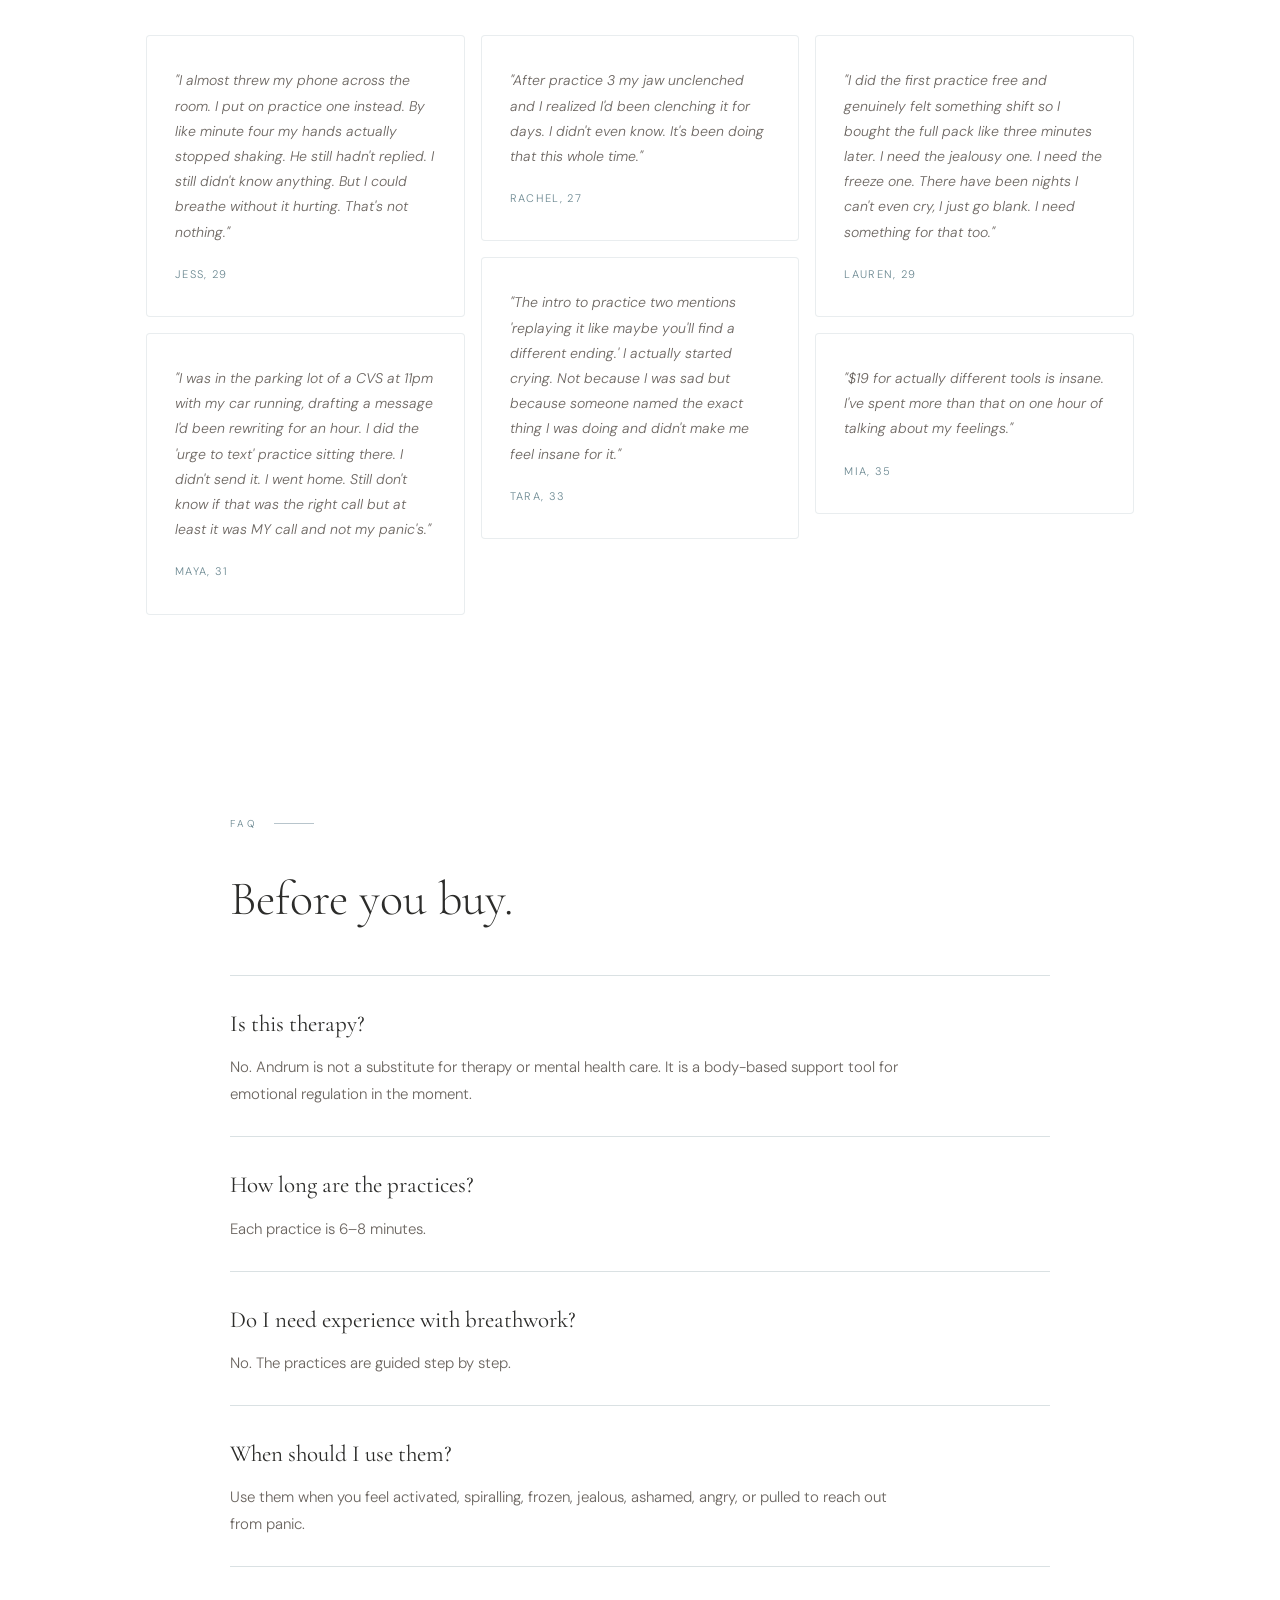
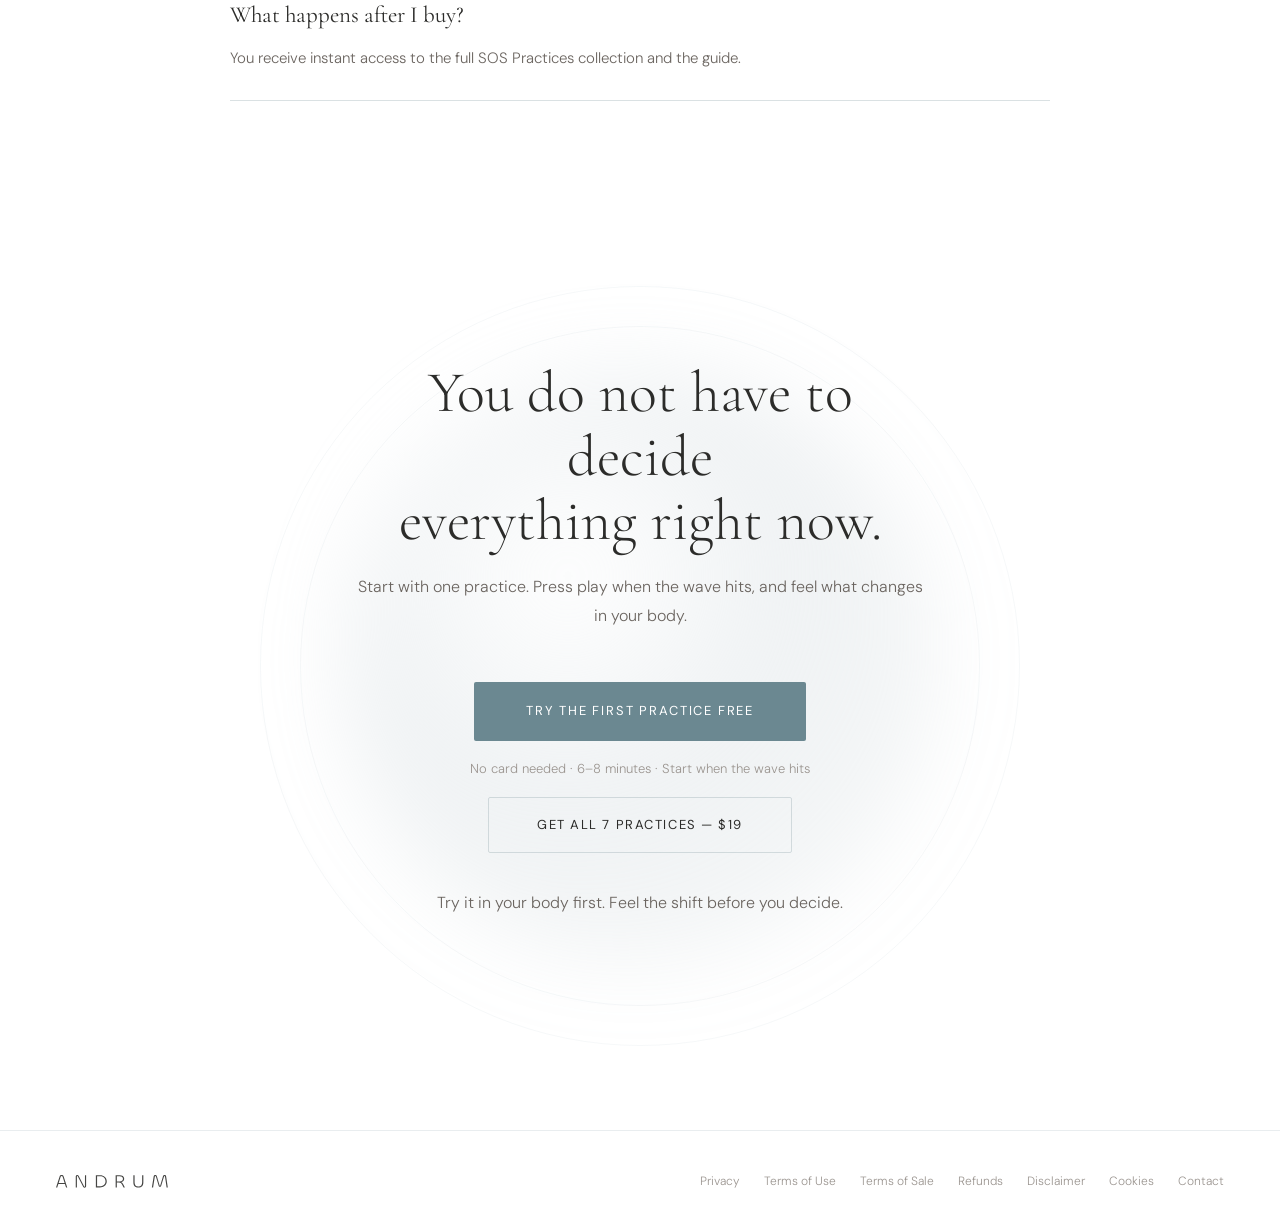
==== commit 2056a073: "Add Facebook domain verification meta tag" ====
--- a/index.html
+++ b/index.html
@@ -10,6 +10,7 @@
 <link rel="apple-touch-icon" href="assets/images/fav.png">
 <link href="https://fonts.googleapis.com/css2?family=Cormorant+Garamond:ital,wght@0,300;0,400;0,500;1,300;1,400&family=DM+Sans:ital,wght@0,300;0,400;1,300&display=swap" rel="stylesheet">
 <link rel="stylesheet" href="assets/css/styles.css?v=20260520-1">
+<meta name="facebook-domain-verification" content="3xx6dzc41m1uela67o3lx78pn9i4a4" />
 <!-- Meta Pixel Code -->
 <script>
 !function(f,b,e,v,n,t,s)
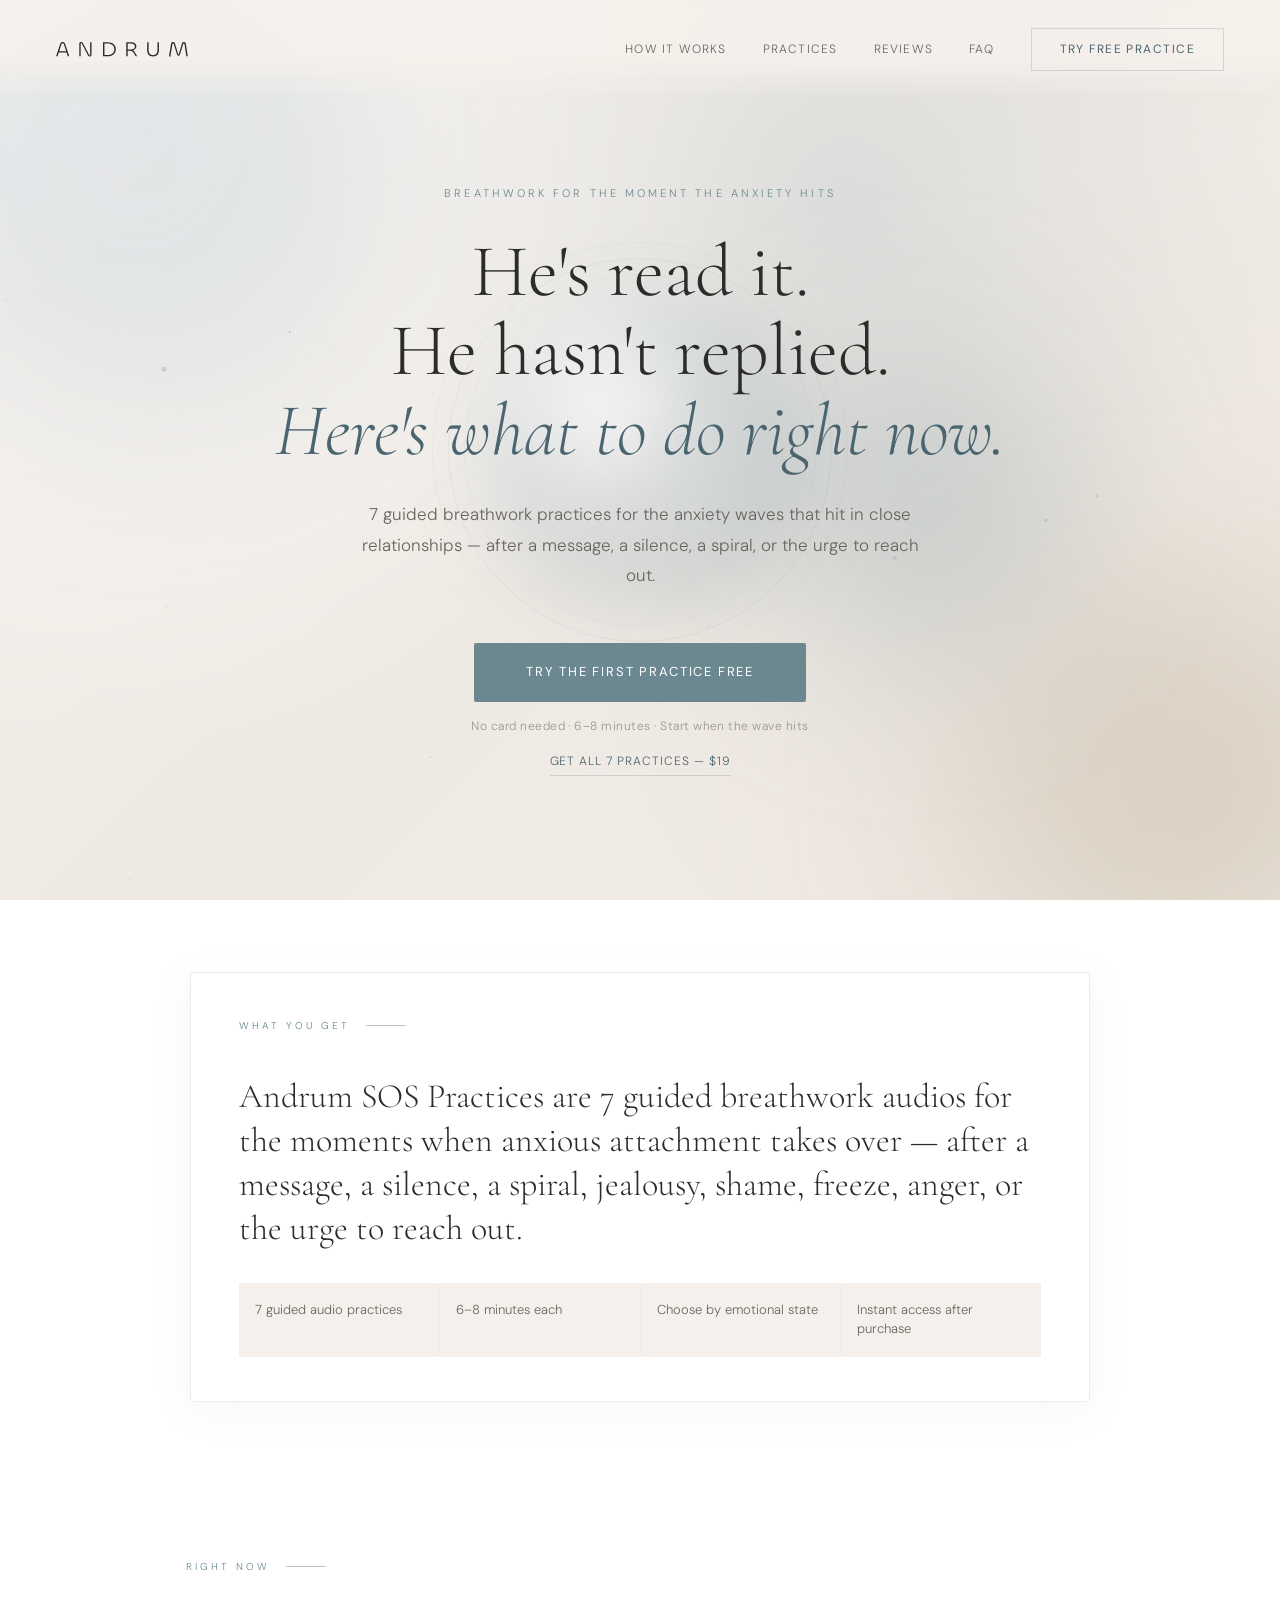
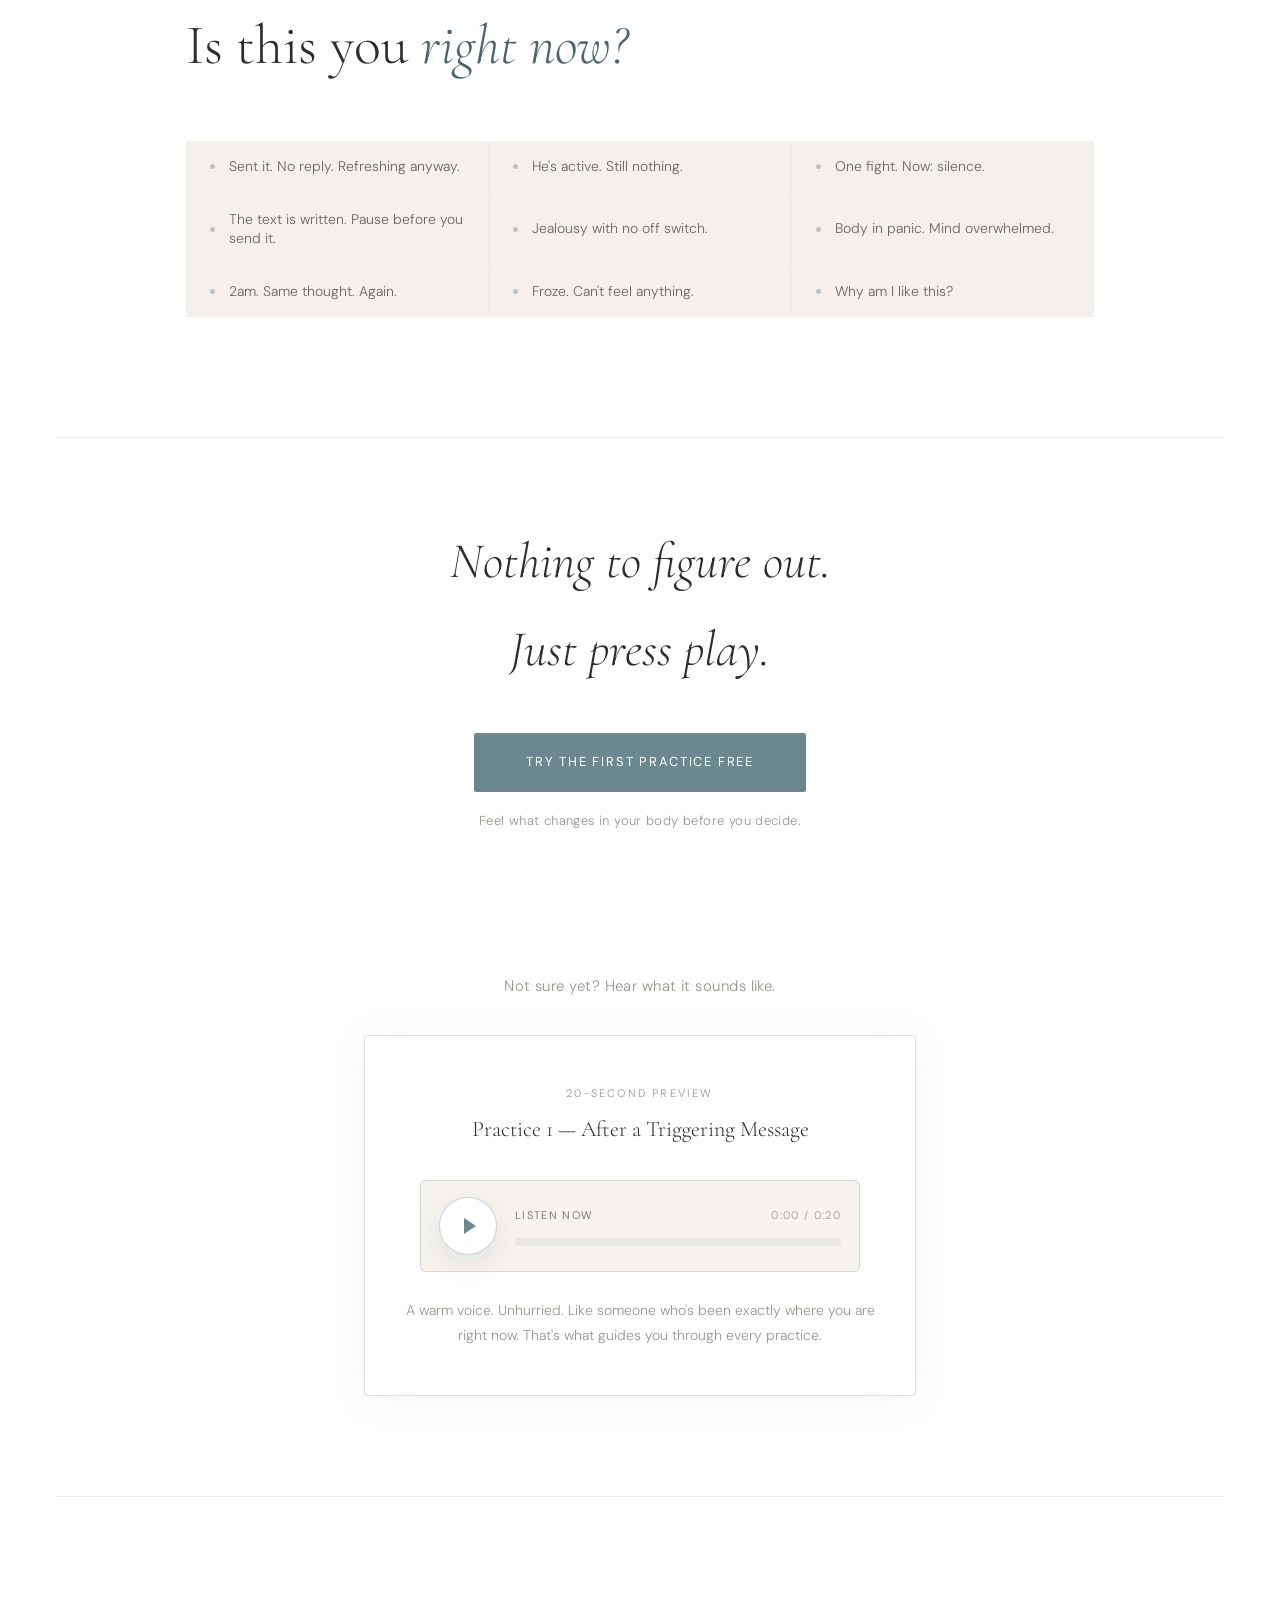
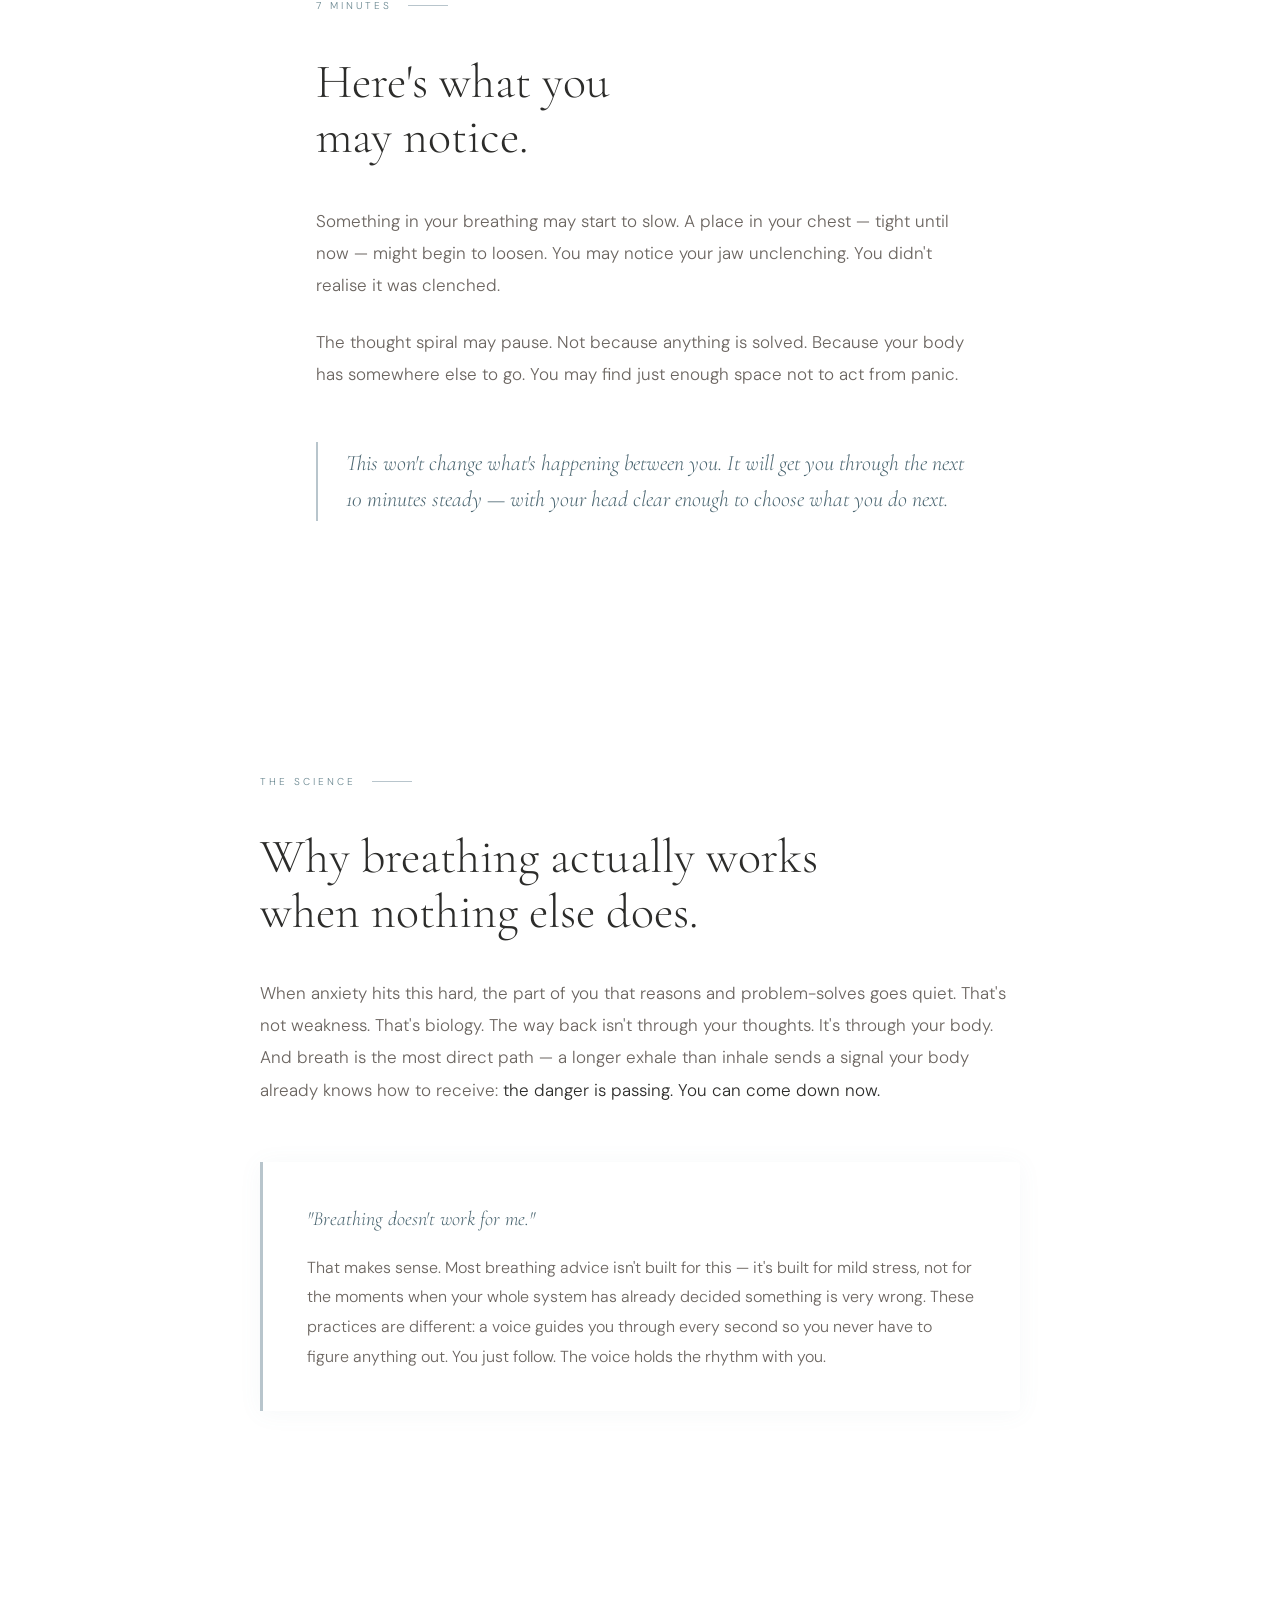
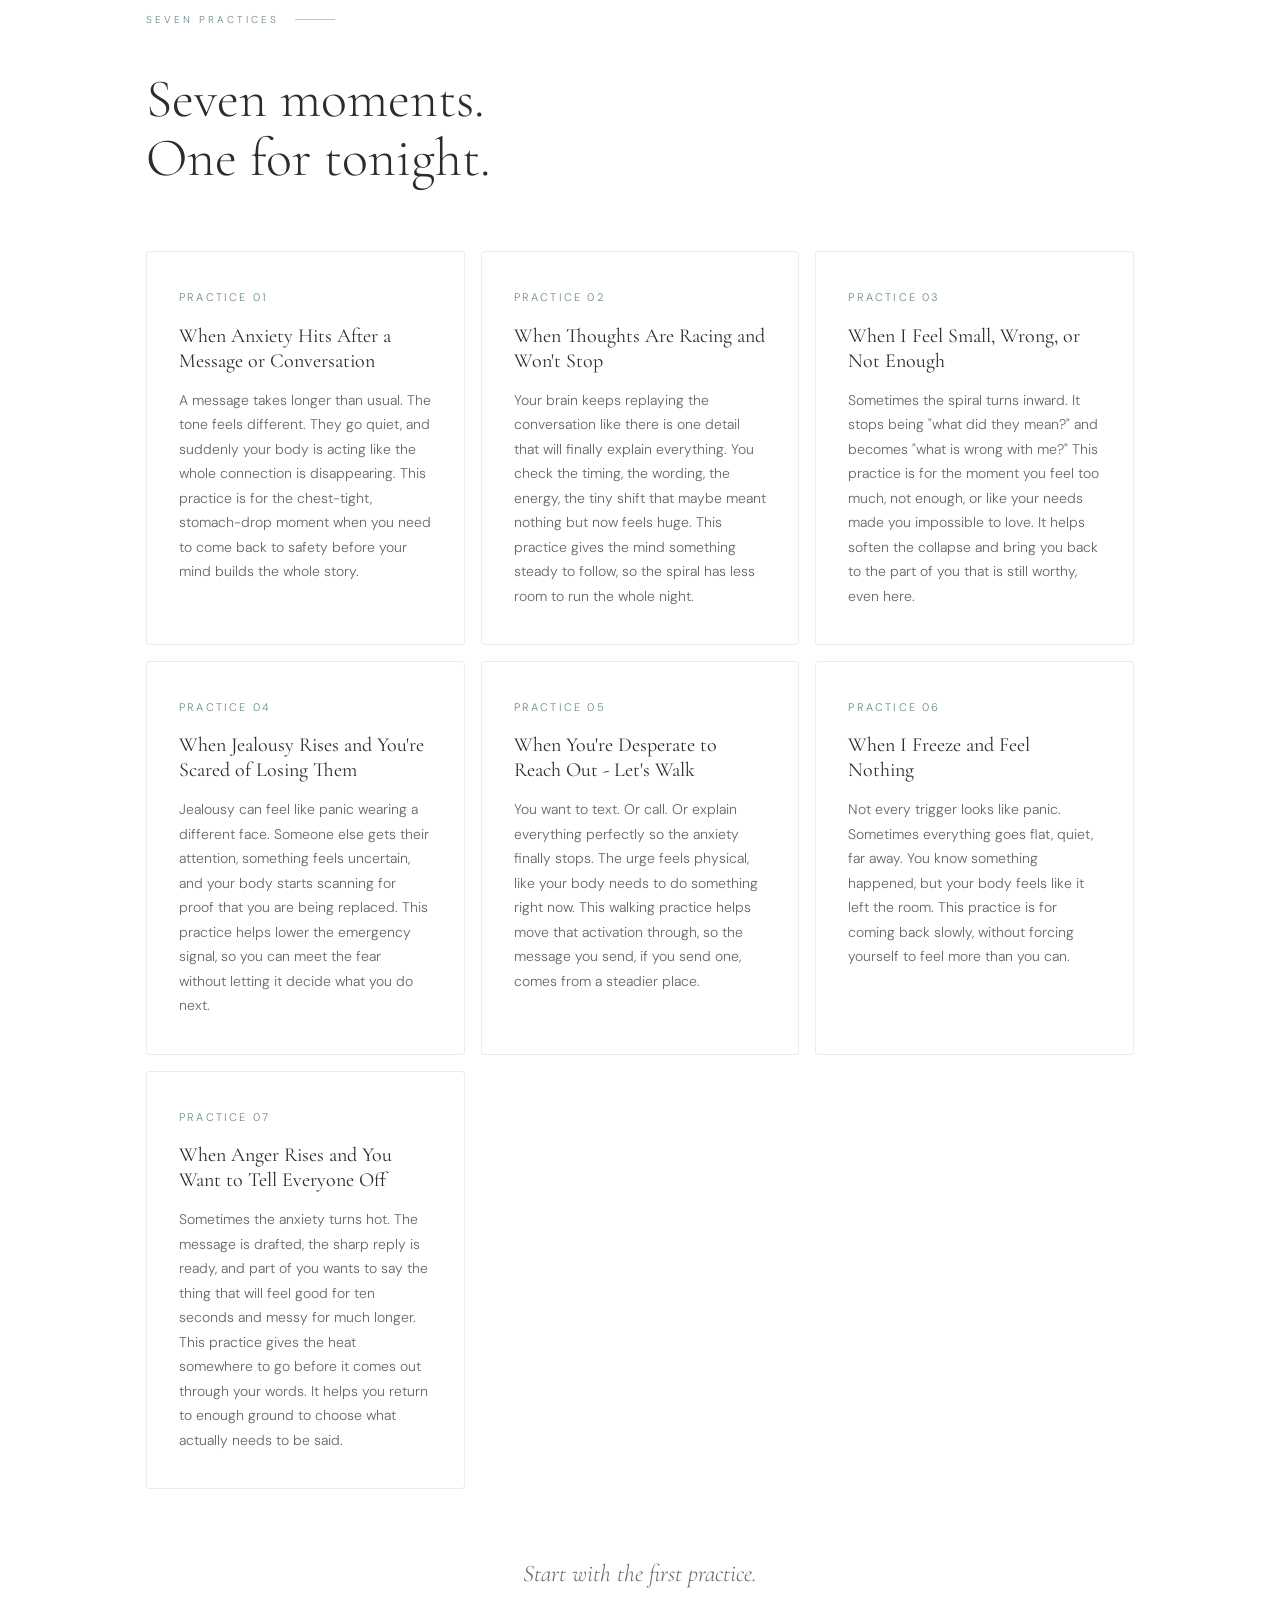
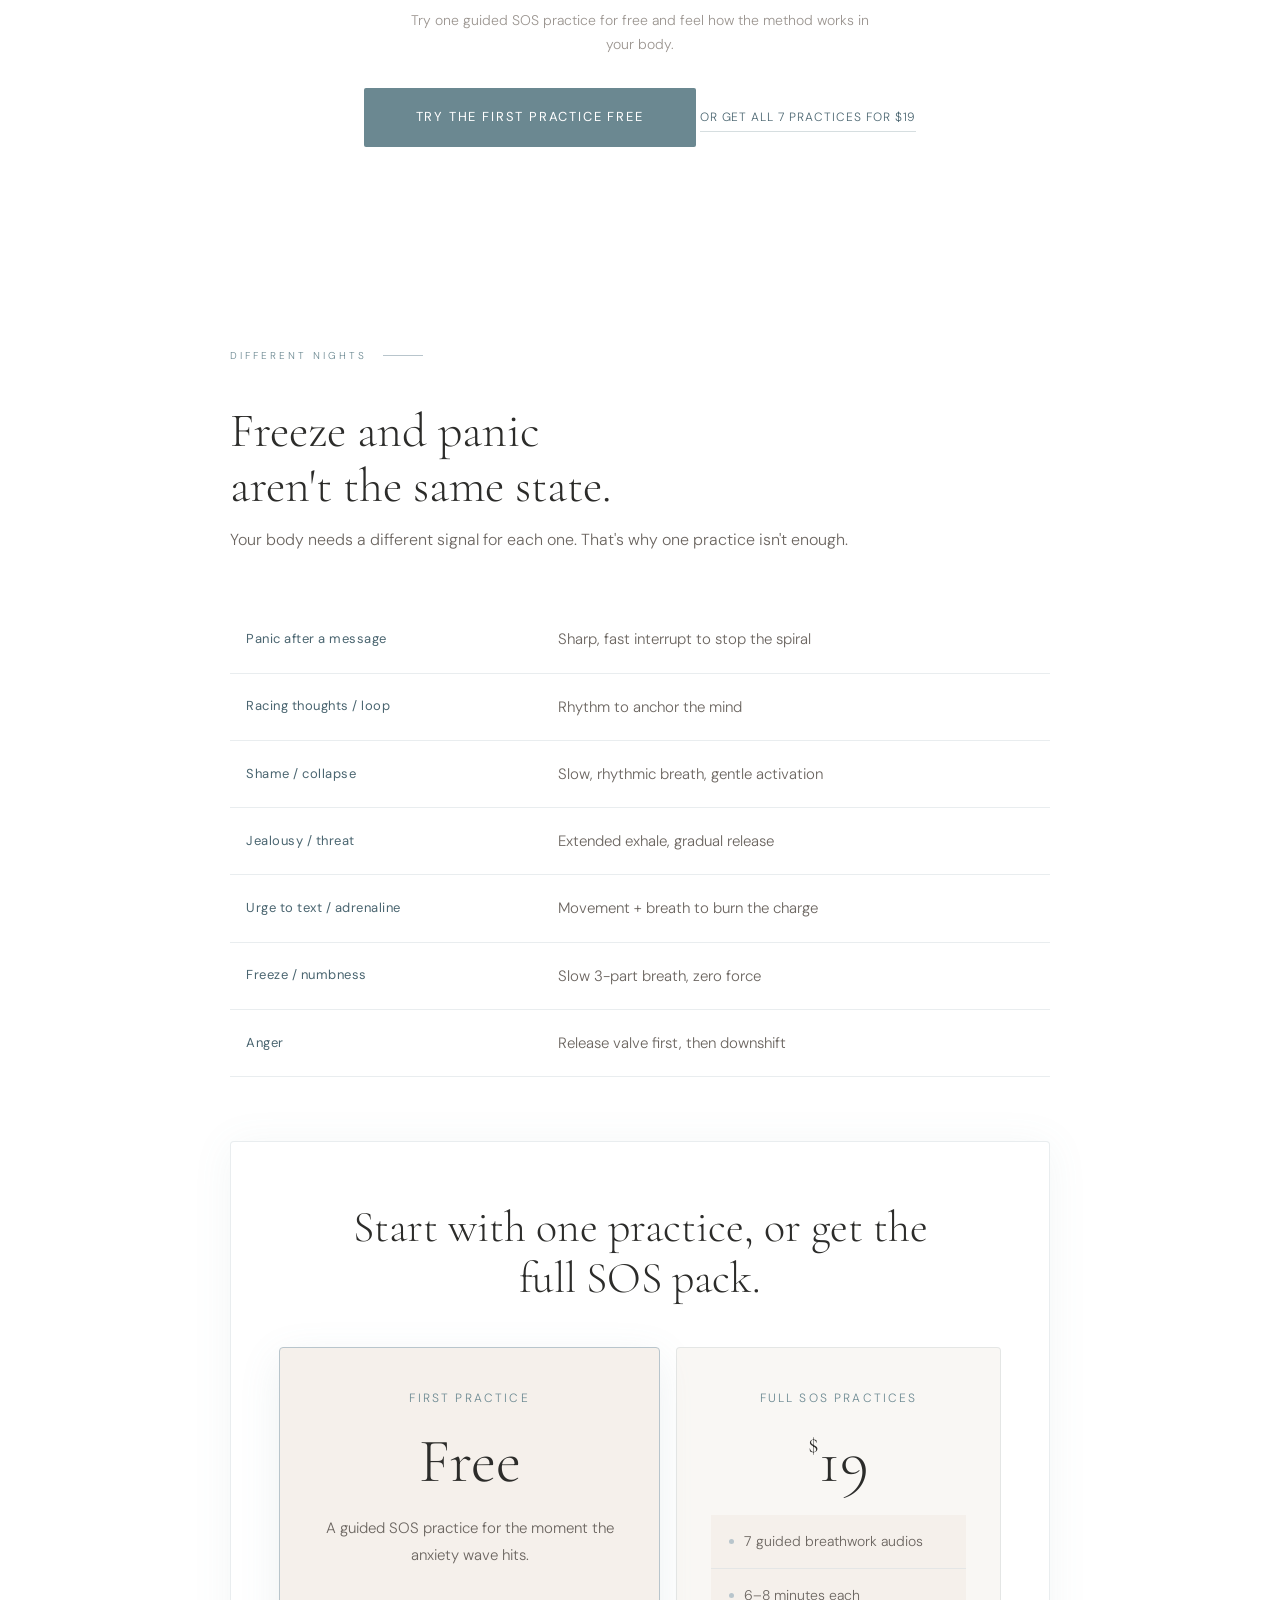
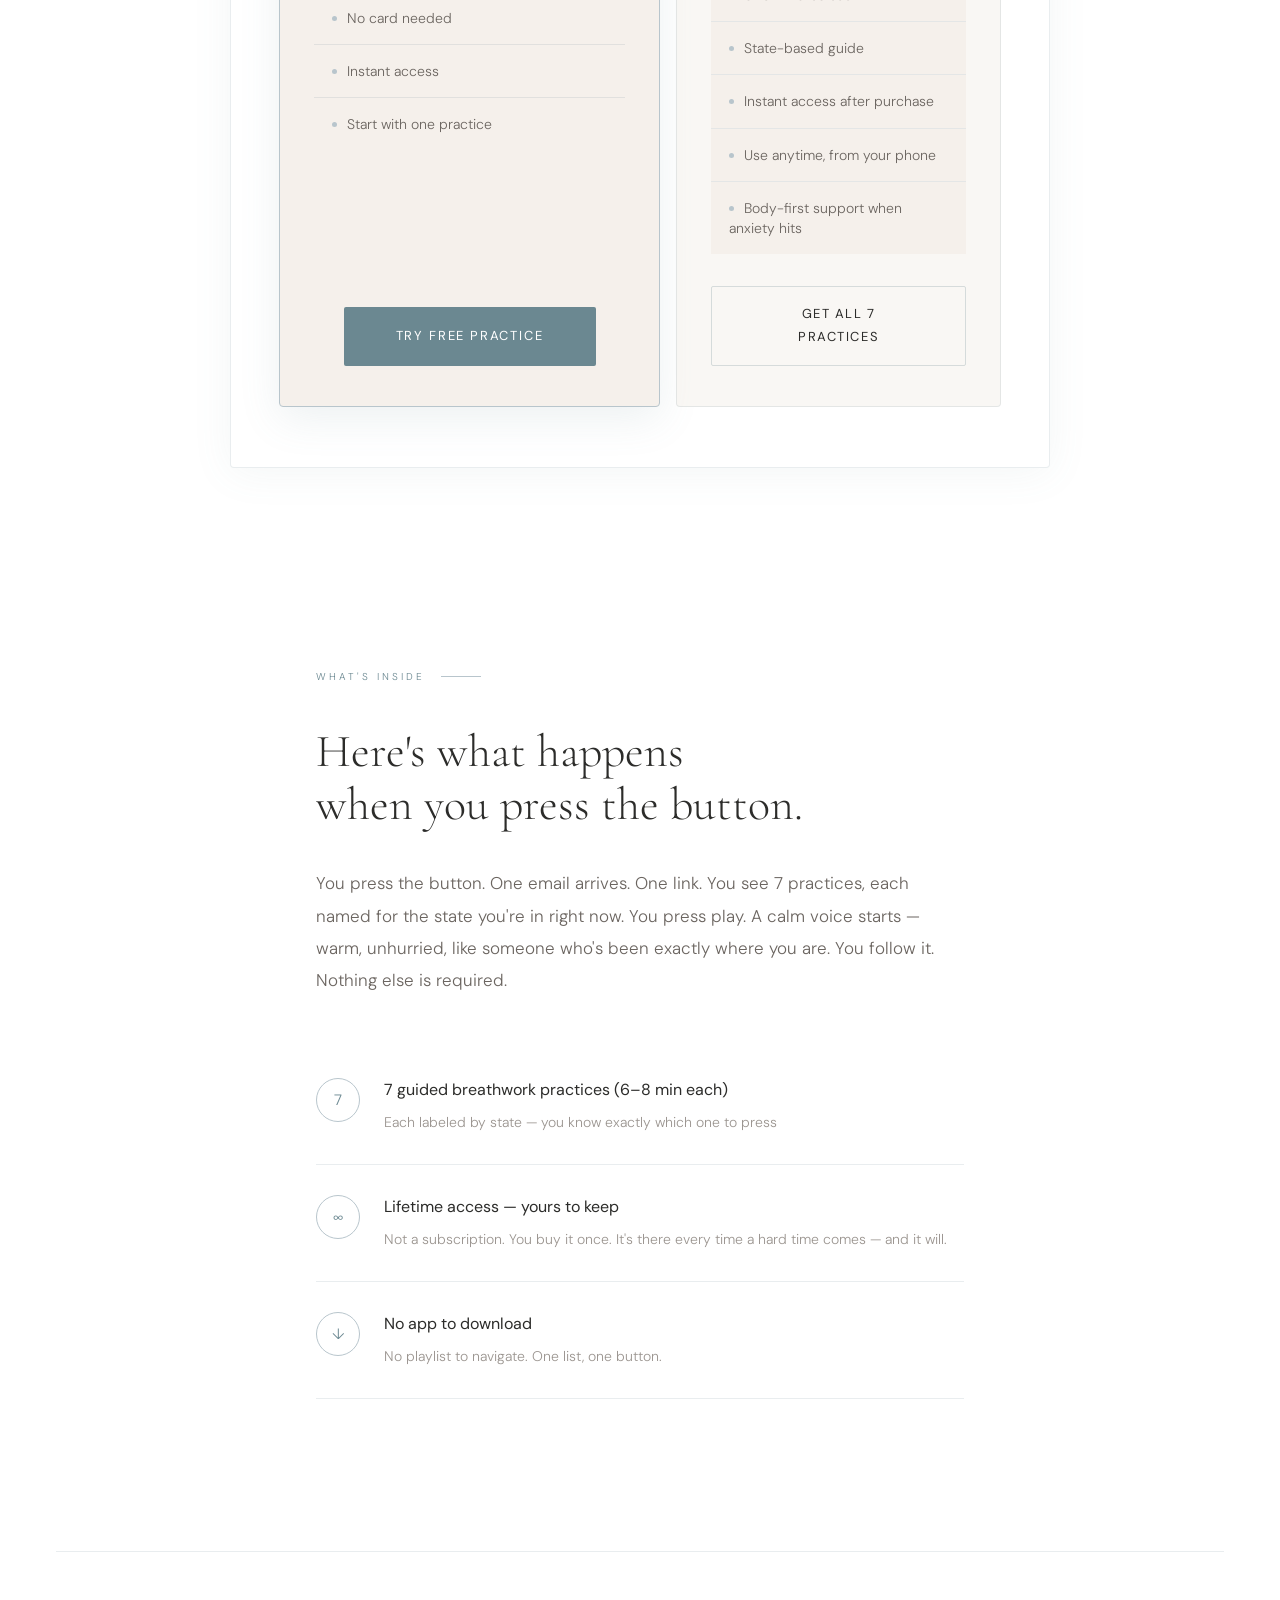
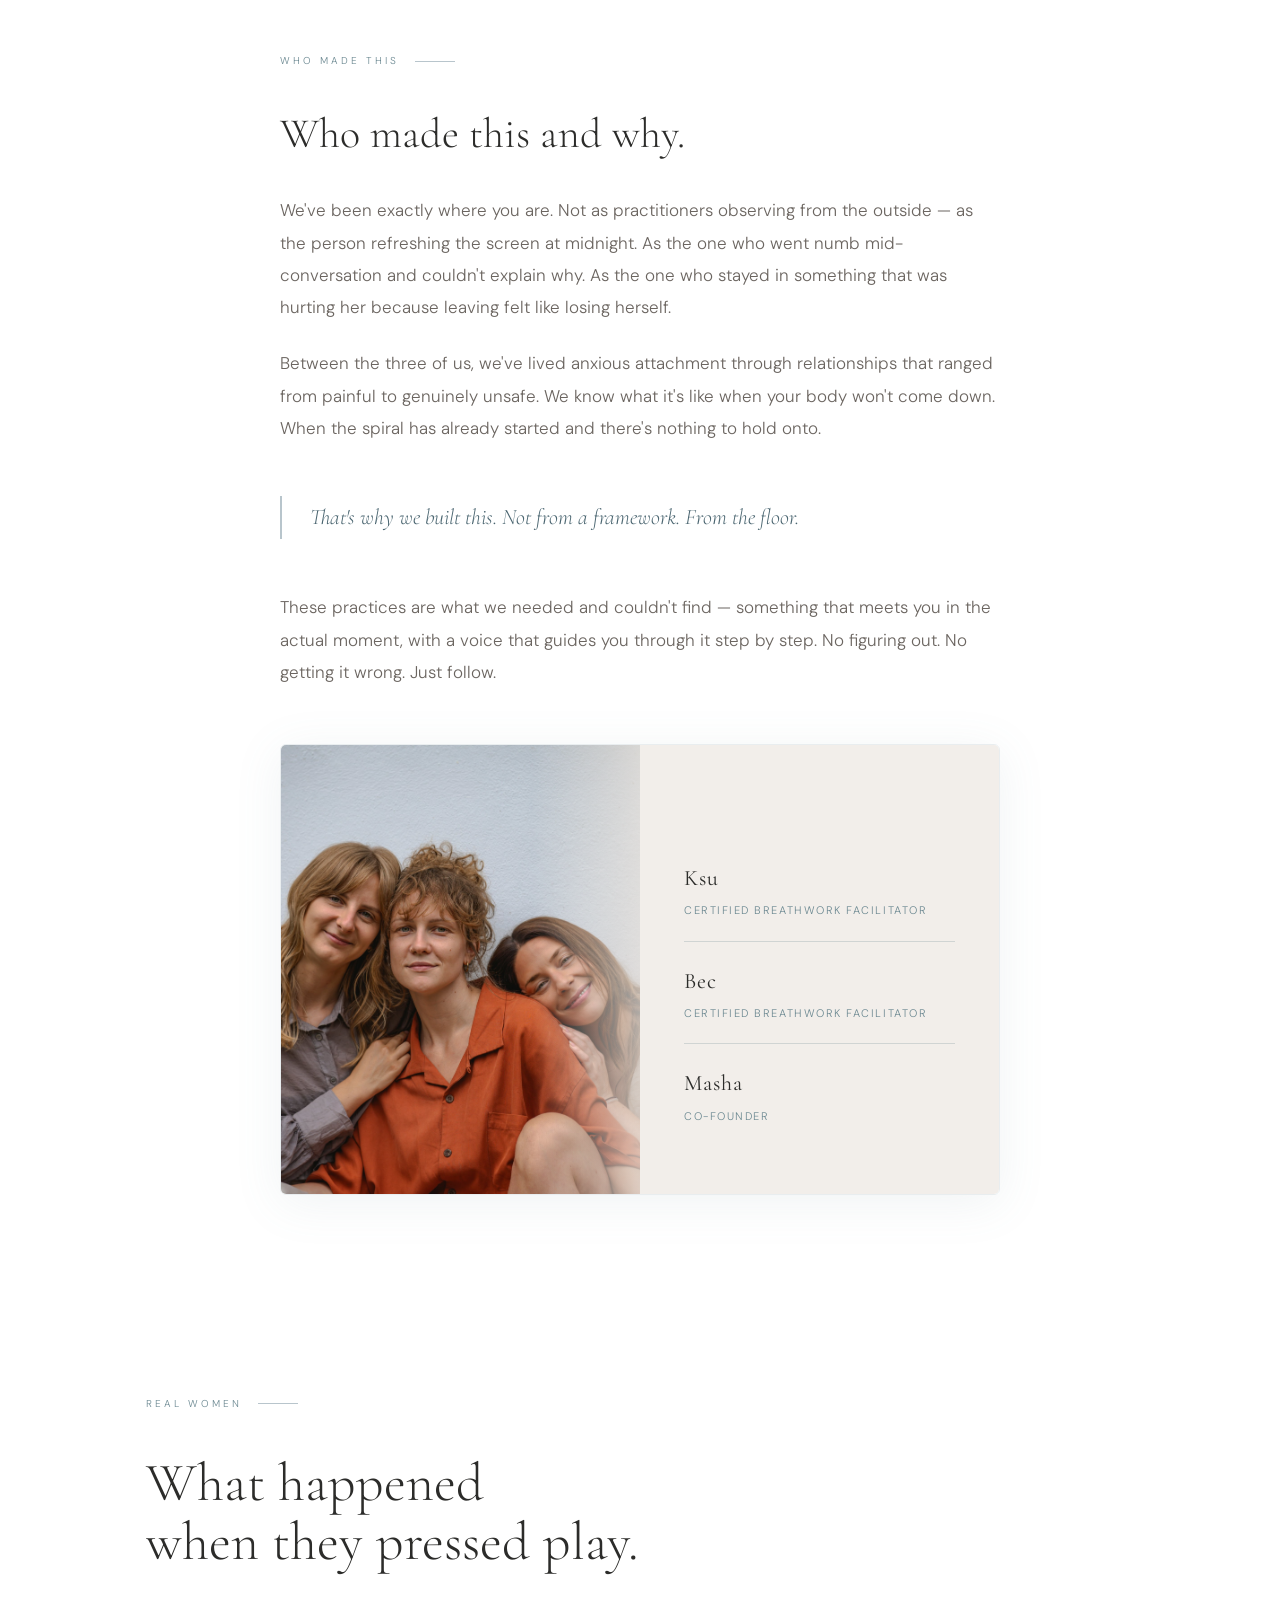
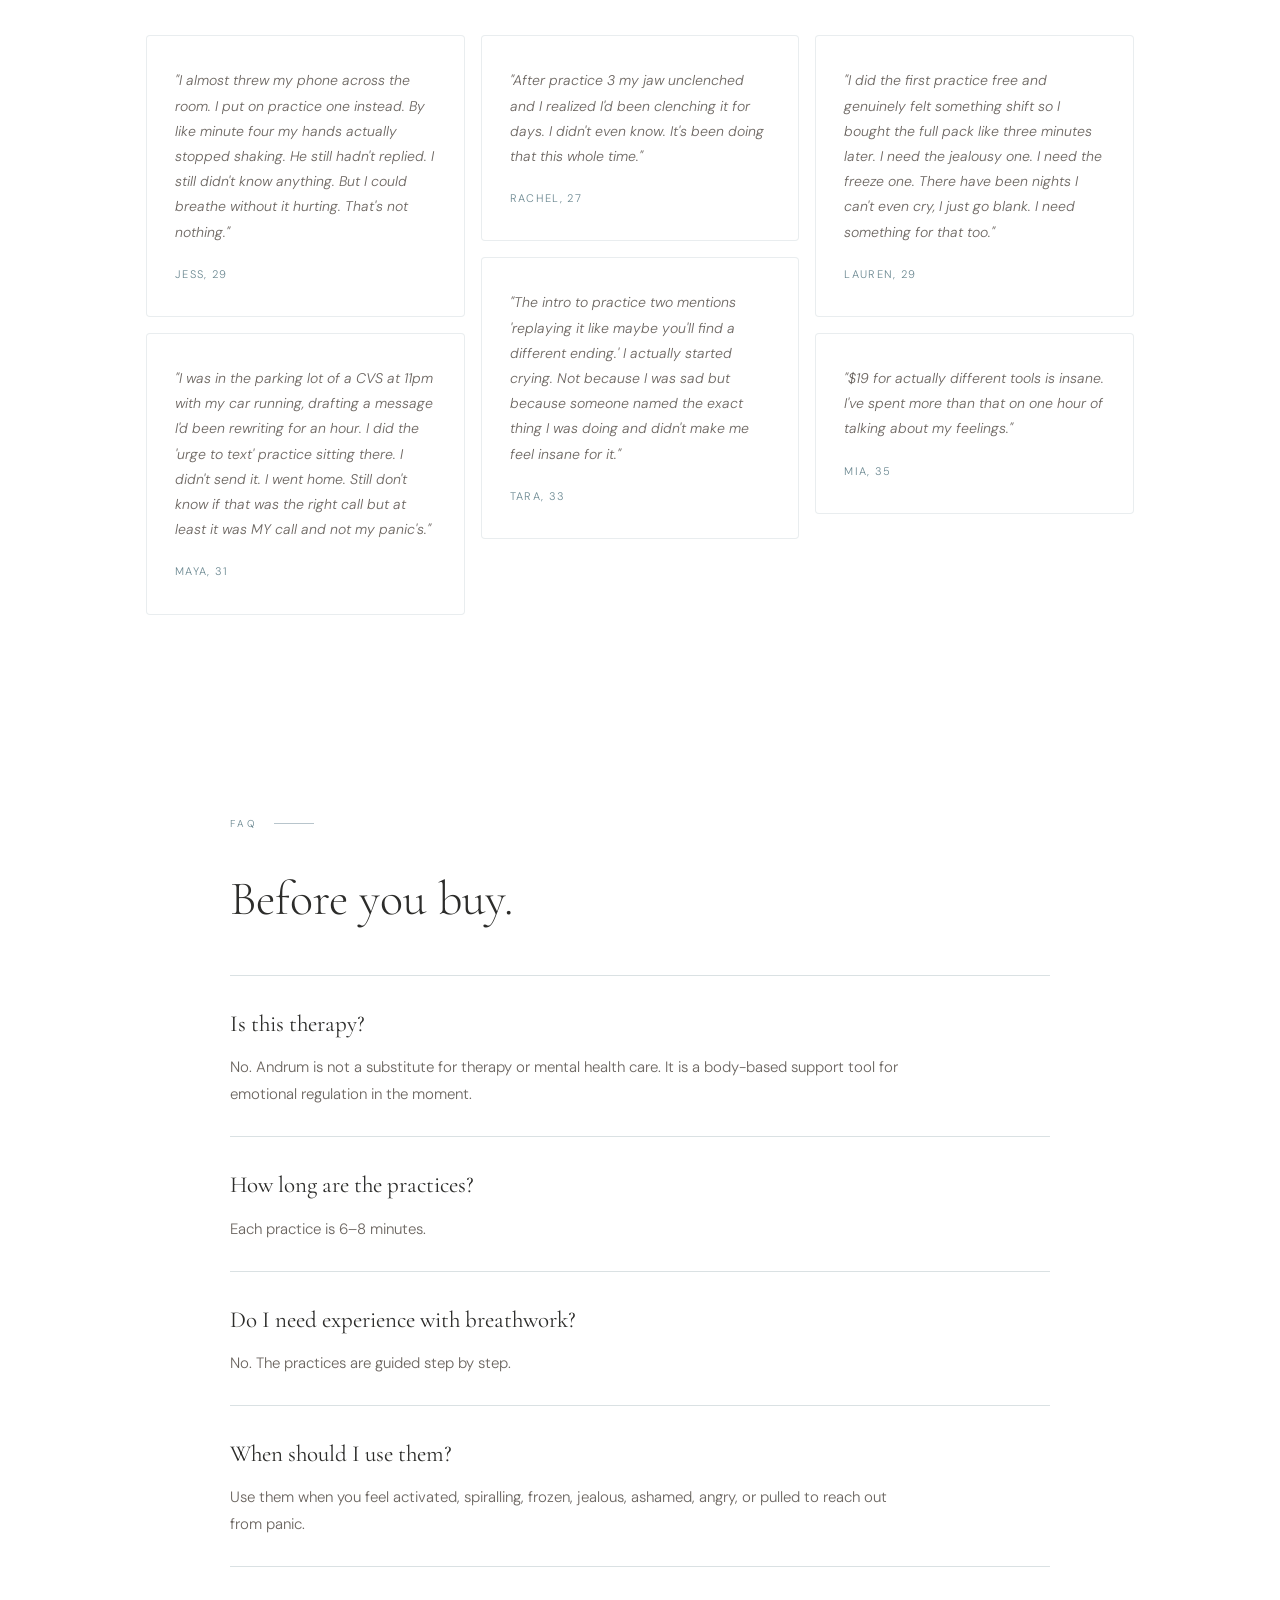
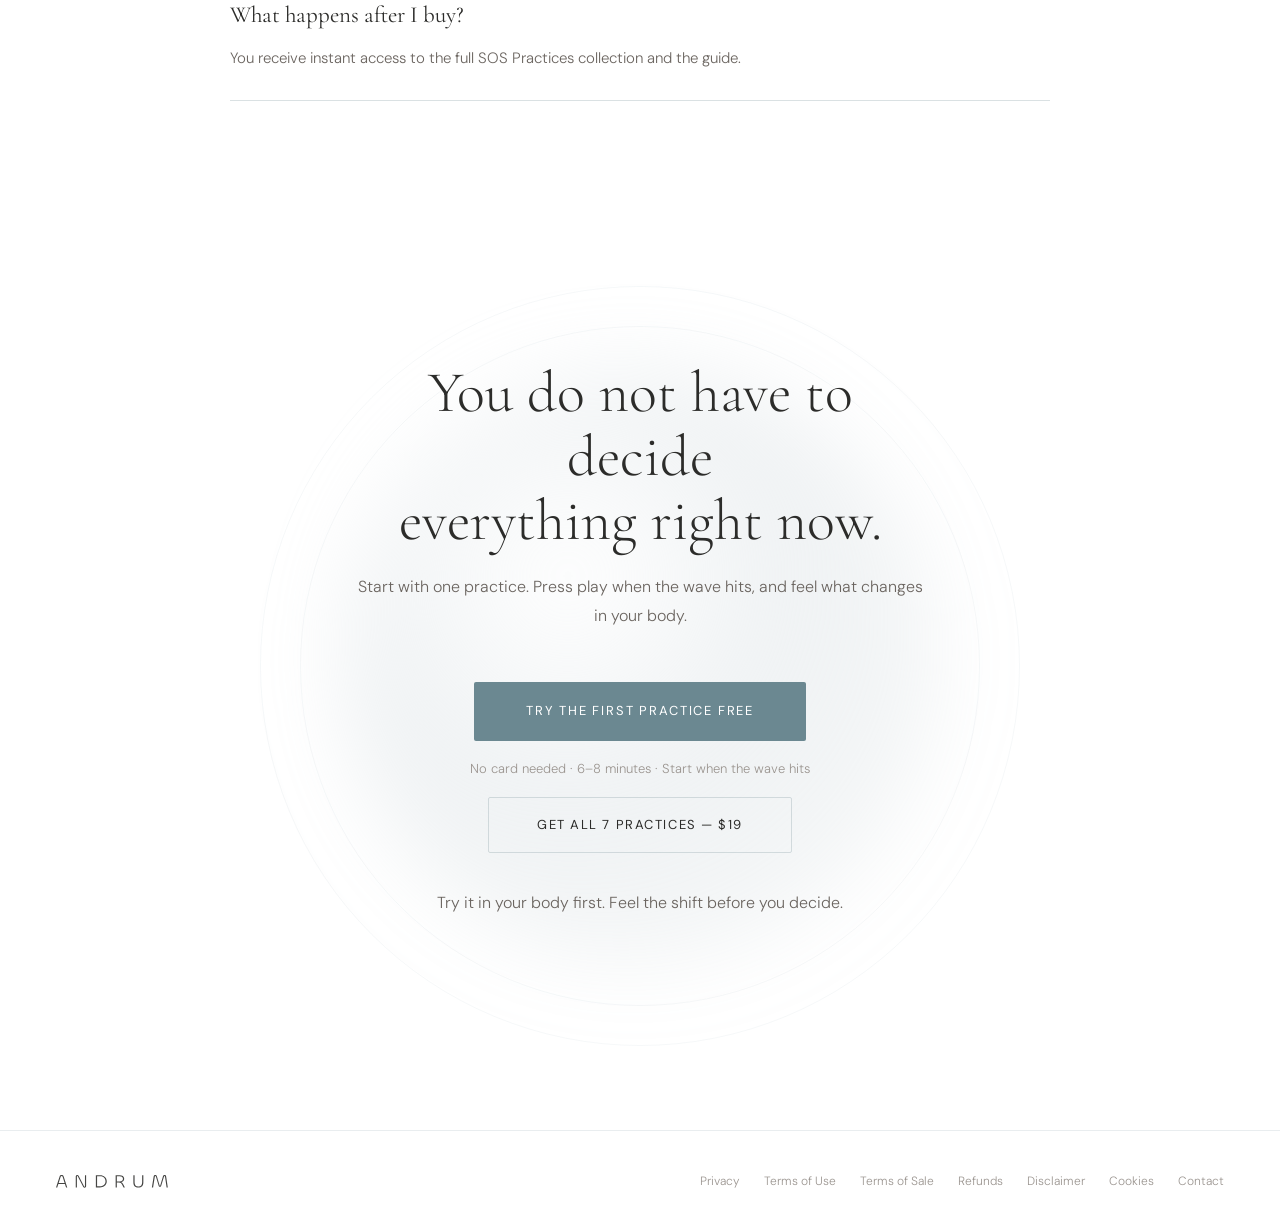
==== commit 25c0c0a0: "Track Meta lead and checkout events" ====
--- a/index.html
+++ b/index.html
@@ -92,7 +92,7 @@
     <div class="hero-ctas">
       <a href="#free-practice" class="btn-primary js-free-practice-modal">Try the first practice free</a>
       <span class="note">No card needed · 6–8 minutes · Start when the wave hits</span>
-      <a href="https://checkout.teachable.com/secure/2716567/checkout/order_9qcwvskk" class="text-link">Get all 7 practices — $19</a>
+      <a href="https://checkout.teachable.com/secure/2716567/checkout/order_9qcwvskk" class="text-link" data-checkout-link>Get all 7 practices — $19</a>
     </div>
   </div>
 </section>
@@ -277,7 +277,7 @@
             <li>Use anytime, from your phone</li>
             <li>Body-first support when anxiety hits</li>
           </ul>
-          <a href="https://checkout.teachable.com/secure/2716567/checkout/order_9qcwvskk" class="btn-outline">Get all 7 practices</a>
+          <a href="https://checkout.teachable.com/secure/2716567/checkout/order_9qcwvskk" class="btn-outline" data-checkout-link>Get all 7 practices</a>
         </div>
       </div>
     </div>
@@ -409,7 +409,7 @@
     <div class="cta-stack">
       <a href="#free-practice" class="btn-primary js-free-practice-modal">Try the first practice free</a>
       <p style="font-size:13px;color:var(--text-soft);margin:0">No card needed · 6–8 minutes · Start when the wave hits</p>
-      <a href="https://checkout.teachable.com/secure/2716567/checkout/order_9qcwvskk" class="btn-outline">Get all 7 practices — $19</a>
+      <a href="https://checkout.teachable.com/secure/2716567/checkout/order_9qcwvskk" class="btn-outline" data-checkout-link>Get all 7 practices — $19</a>
     </div>
     <p class="guarantee">Try it in your body first. Feel the shift before you decide.</p>
   </div>
@@ -478,13 +478,51 @@
 </div>
 
 <script>
+  function trackMetaLeadOnce() {
+    if (window.__andrumMetaLeadTracked) return false;
+    window.__andrumMetaLeadTracked = true;
+
+    if (typeof window.fbq === 'function') {
+      window.fbq('track', 'Lead');
+      return true;
+    }
+
+    return false;
+  }
+
   function ml_webform_success_41481387() {
-    try {
-      window.top.location.href = 'https://andrumspace.teachable.com/courses/sos-practices-collection-of-7-guided-breathwork-audios/lectures/65814234';
-    } catch (e) {
-      window.location.href = 'https://andrumspace.teachable.com/courses/sos-practices-collection-of-7-guided-breathwork-audios/lectures/65814234';
+    var leadTracked = trackMetaLeadOnce();
+    var redirectToFreePractice = function() {
+      try {
+        window.top.location.href = 'https://andrumspace.teachable.com/courses/sos-practices-collection-of-7-guided-breathwork-audios/lectures/65814234';
+      } catch (e) {
+        window.location.href = 'https://andrumspace.teachable.com/courses/sos-practices-collection-of-7-guided-breathwork-audios/lectures/65814234';
+      }
+    };
+
+    if (leadTracked) {
+      setTimeout(redirectToFreePractice, 150);
+      return;
     }
+
+    redirectToFreePractice();
   }
+
+  document.addEventListener('DOMContentLoaded', function() {
+    document.querySelectorAll('[data-checkout-link]').forEach(function(link) {
+      link.addEventListener('click', function(event) {
+        if (event.button !== 0 || event.metaKey || event.ctrlKey || event.shiftKey || event.altKey) return;
+        if (typeof window.fbq !== 'function') return;
+
+        event.preventDefault();
+        window.fbq('track', 'InitiateCheckout');
+
+        setTimeout(function() {
+          window.location.href = link.href;
+        }, 150);
+      });
+    });
+  });
 </script>
 <script src="assets/js/main.js?v=20260520-1"></script>
 <script src="https://groot.mailerlite.com/js/w/webforms.min.js?vb397d78ebaa8a0f631d35384c46d781b" type="text/javascript"></script>
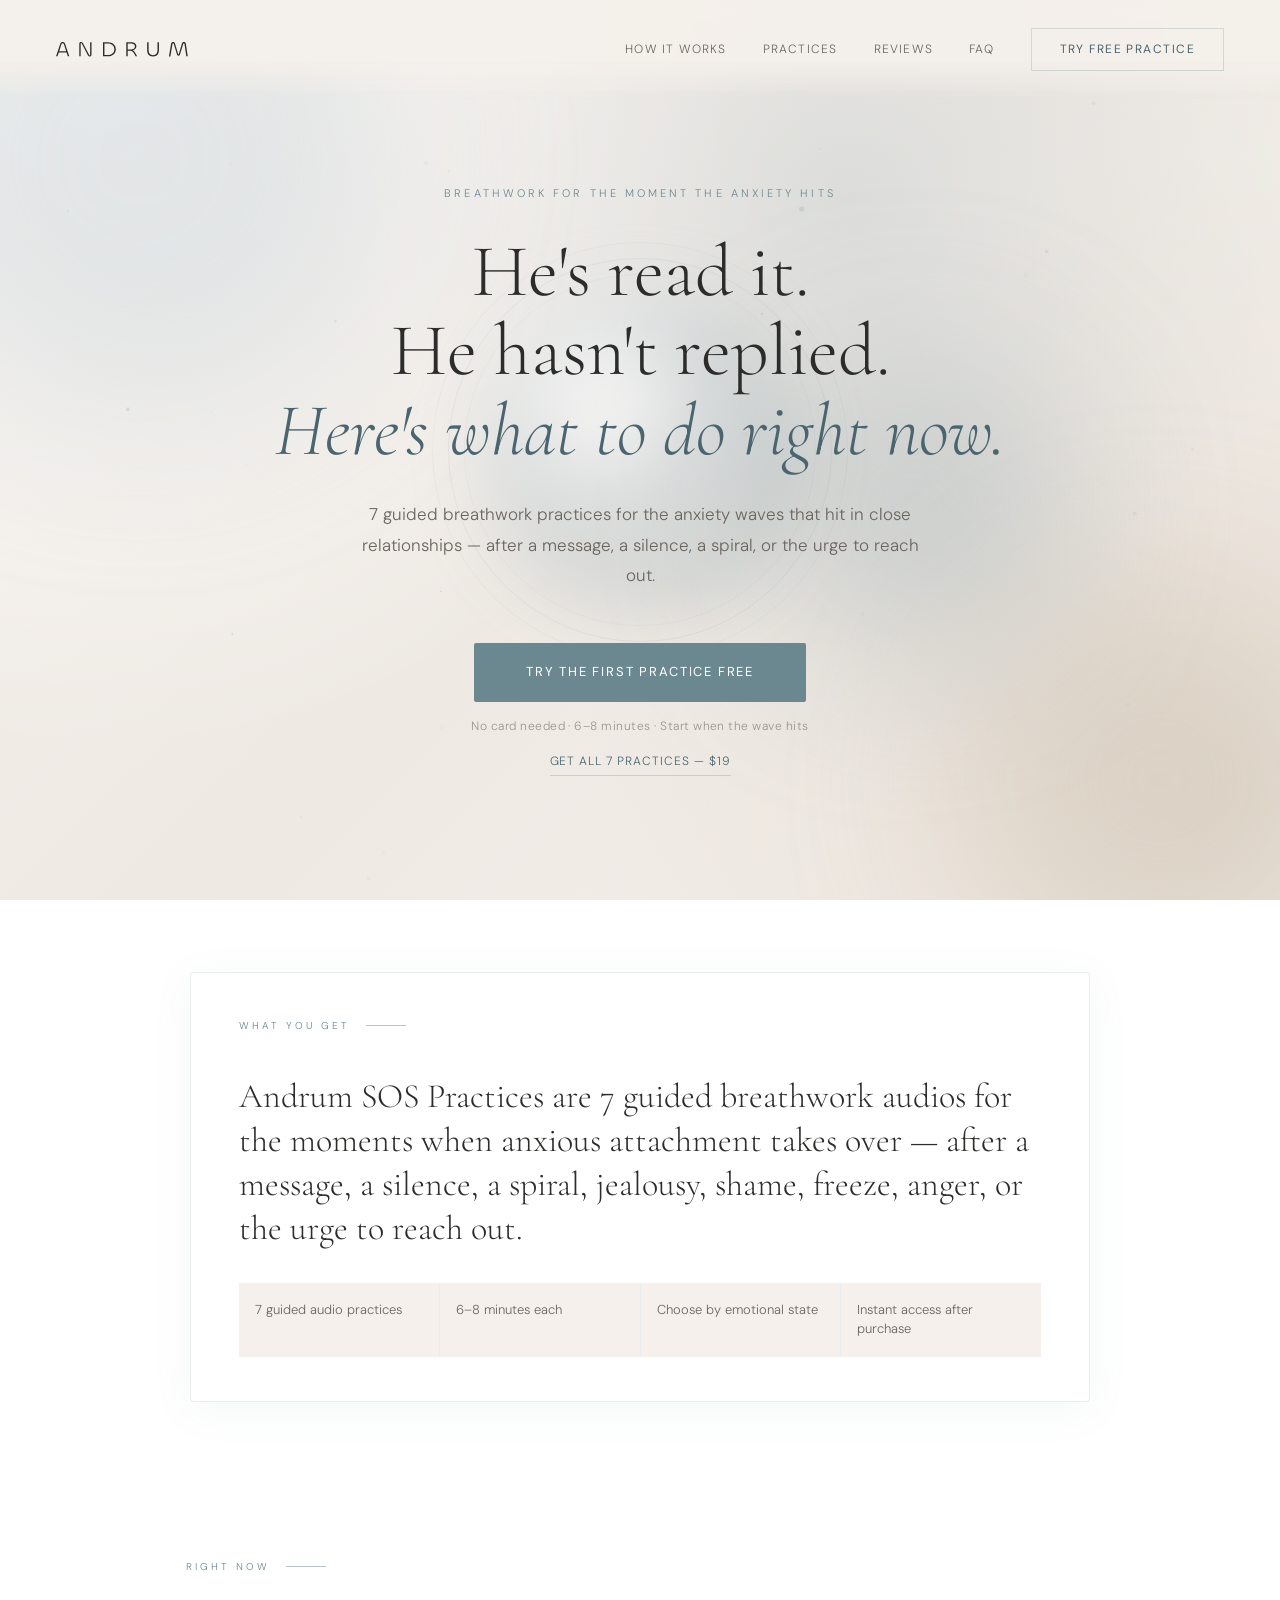
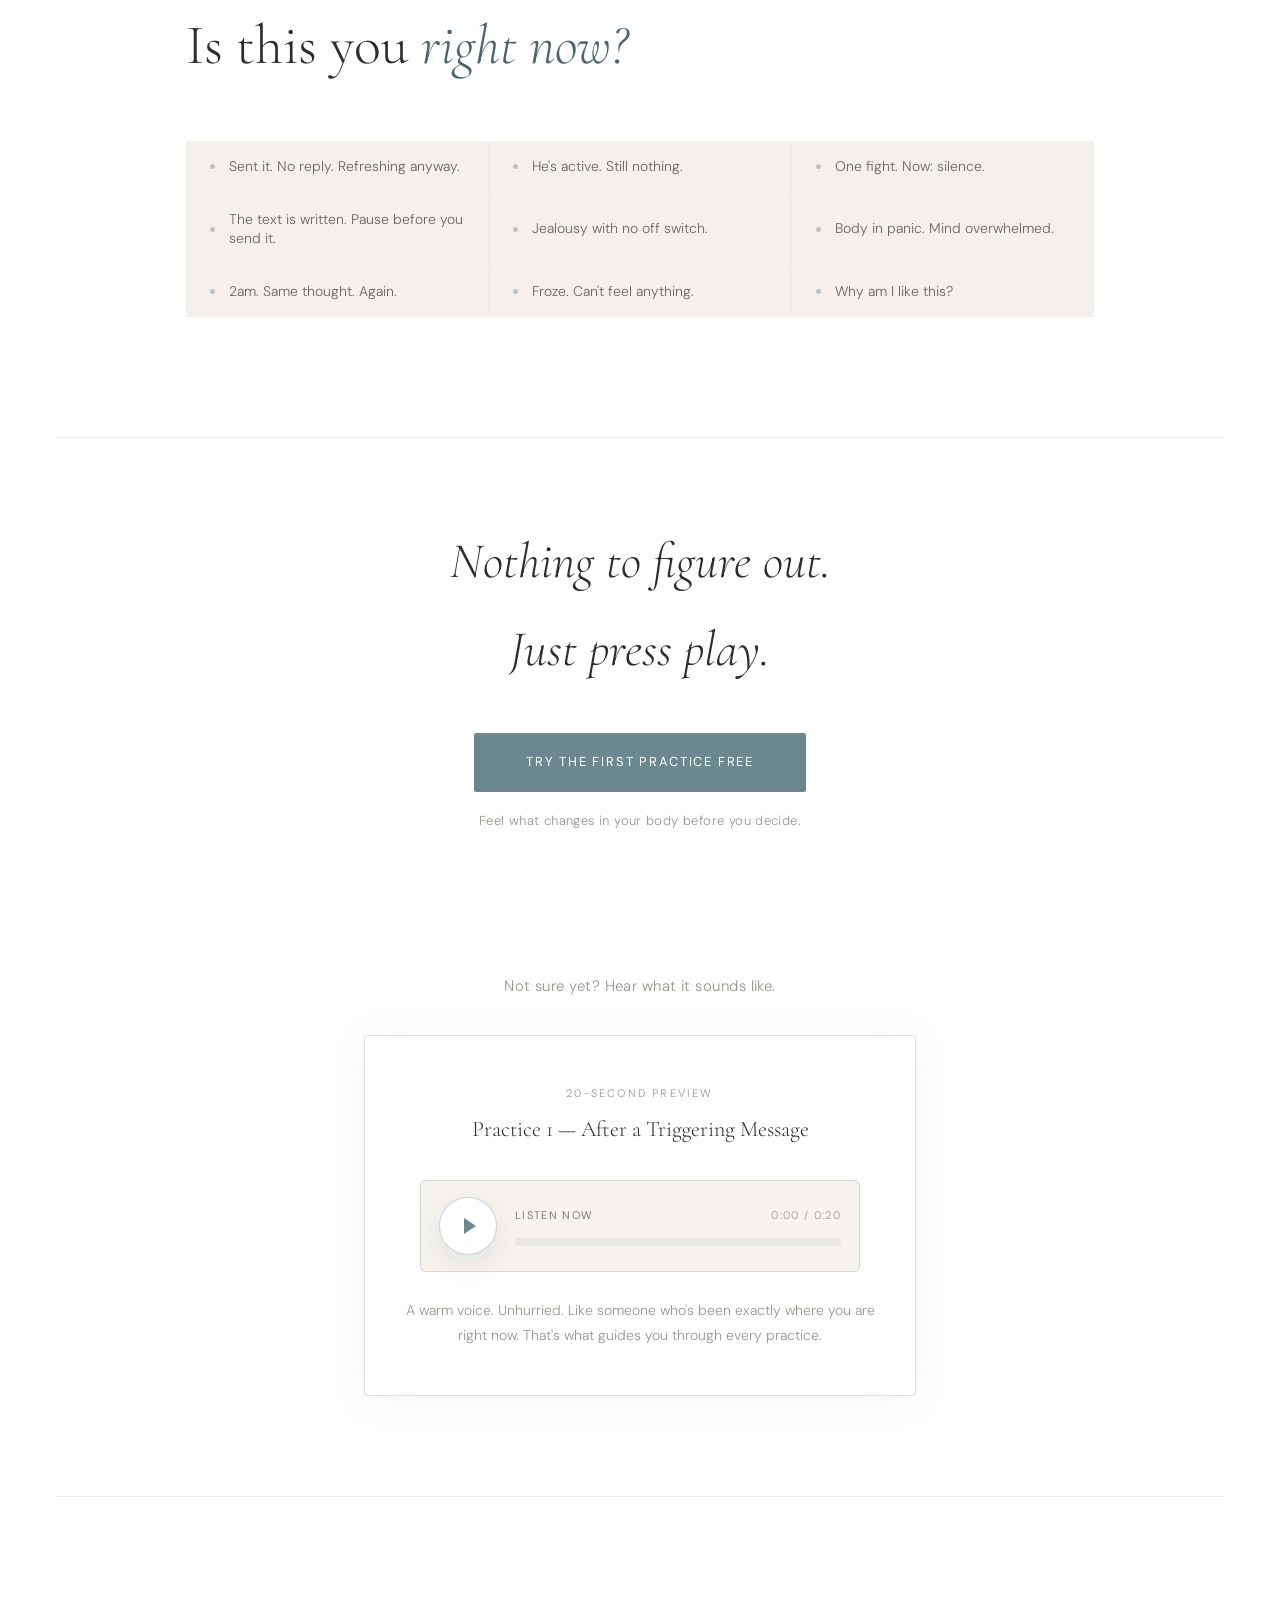
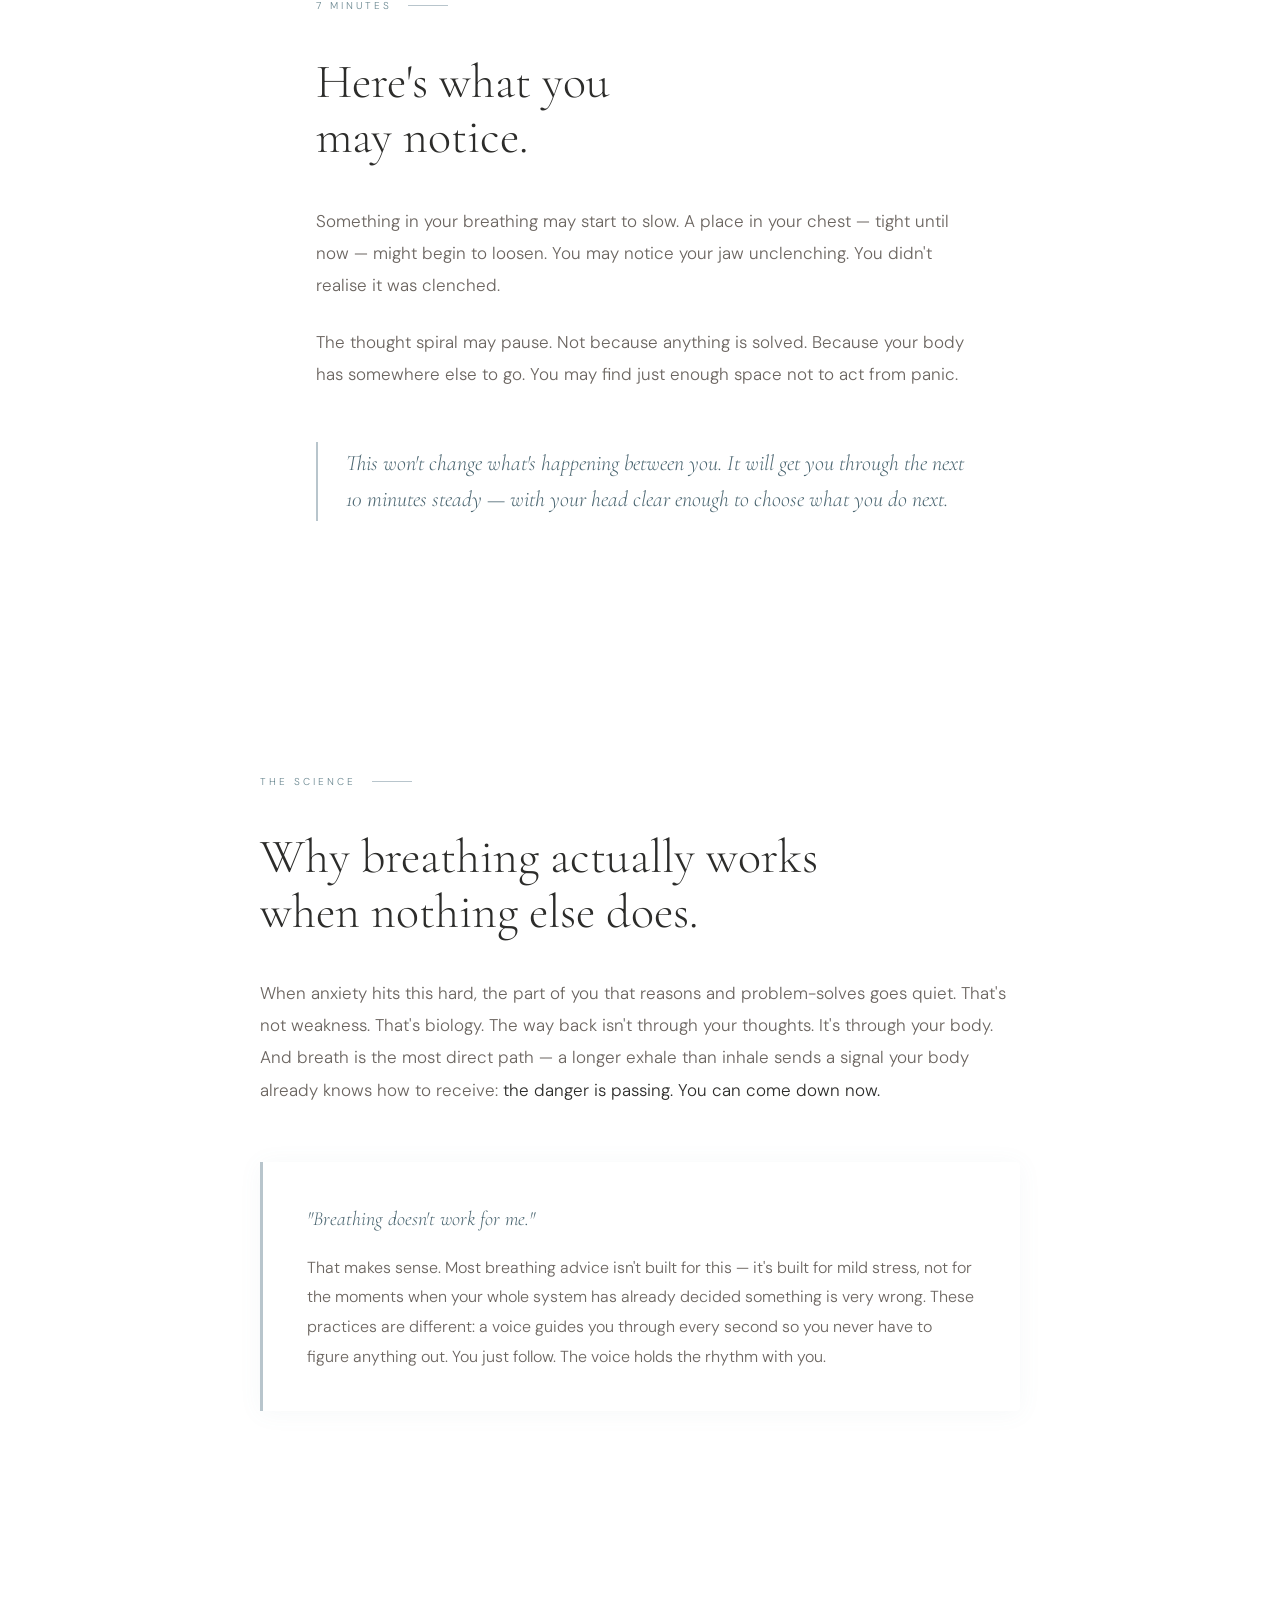
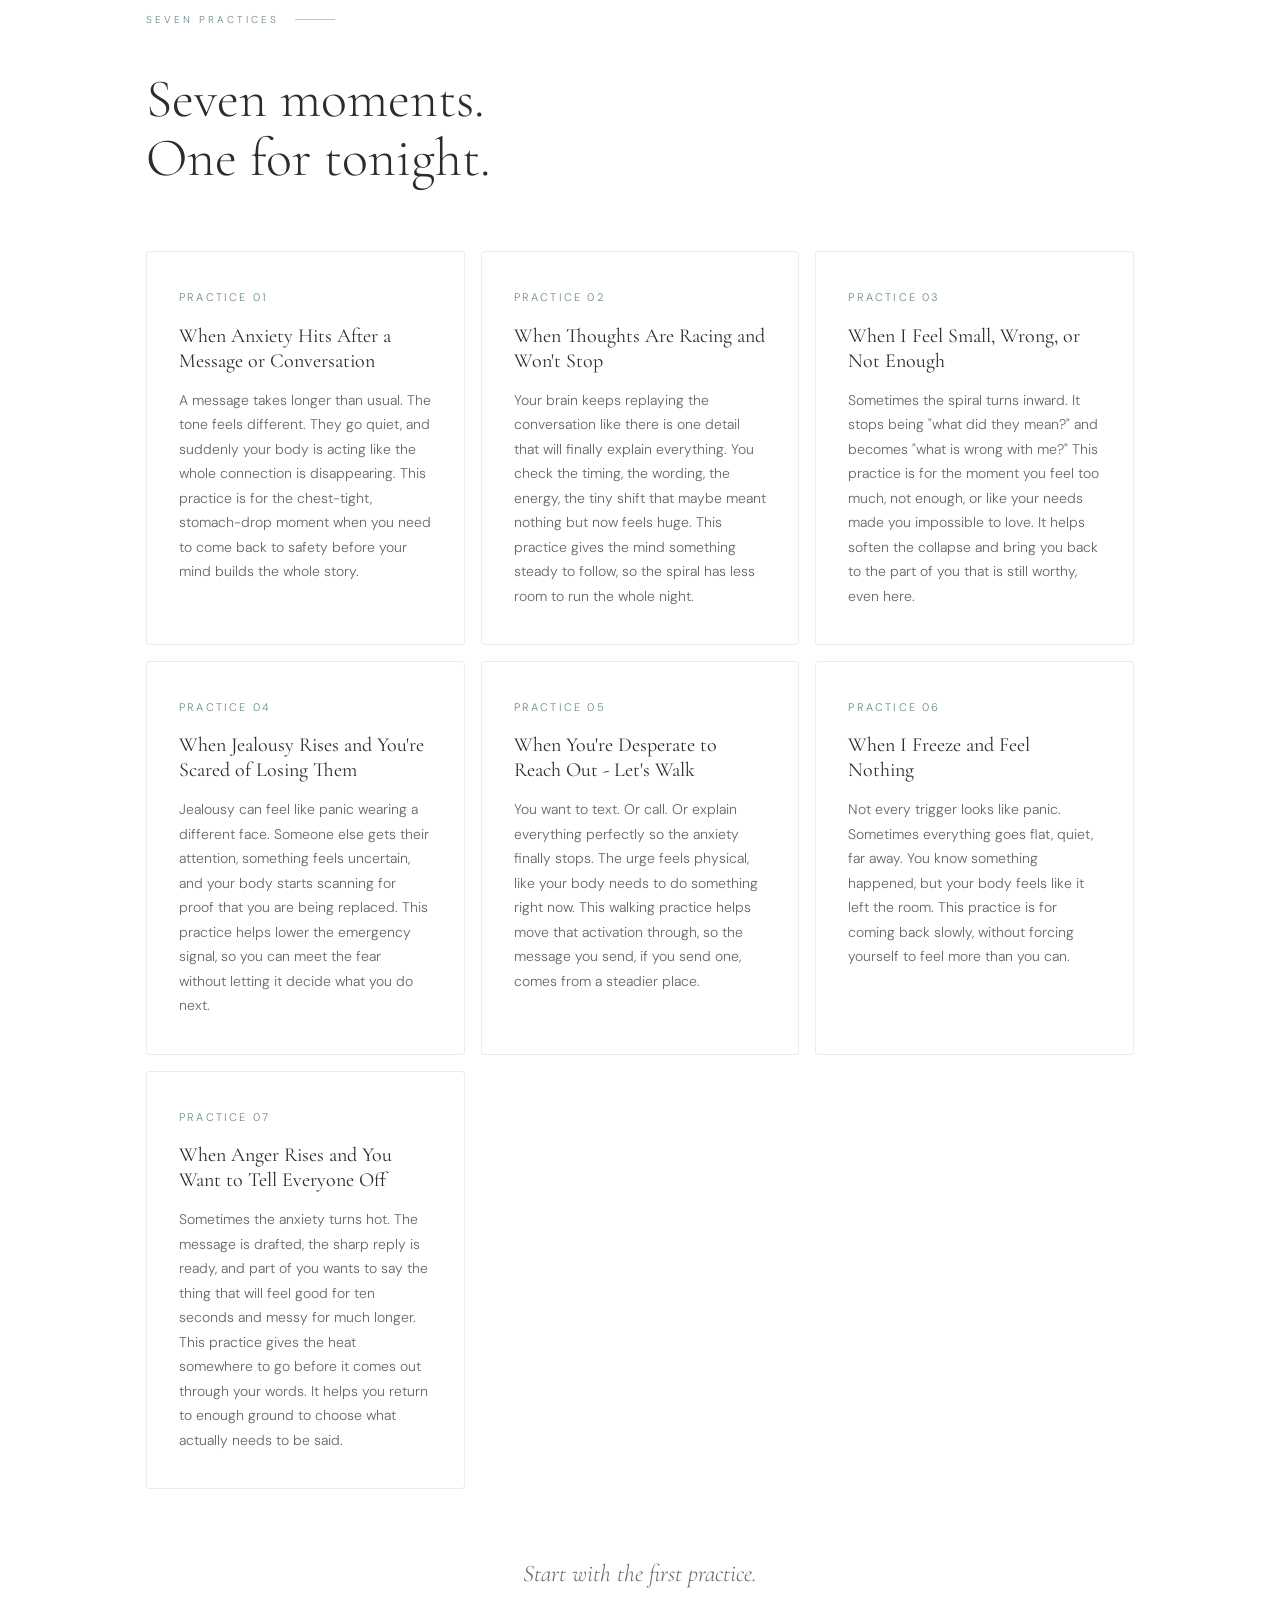
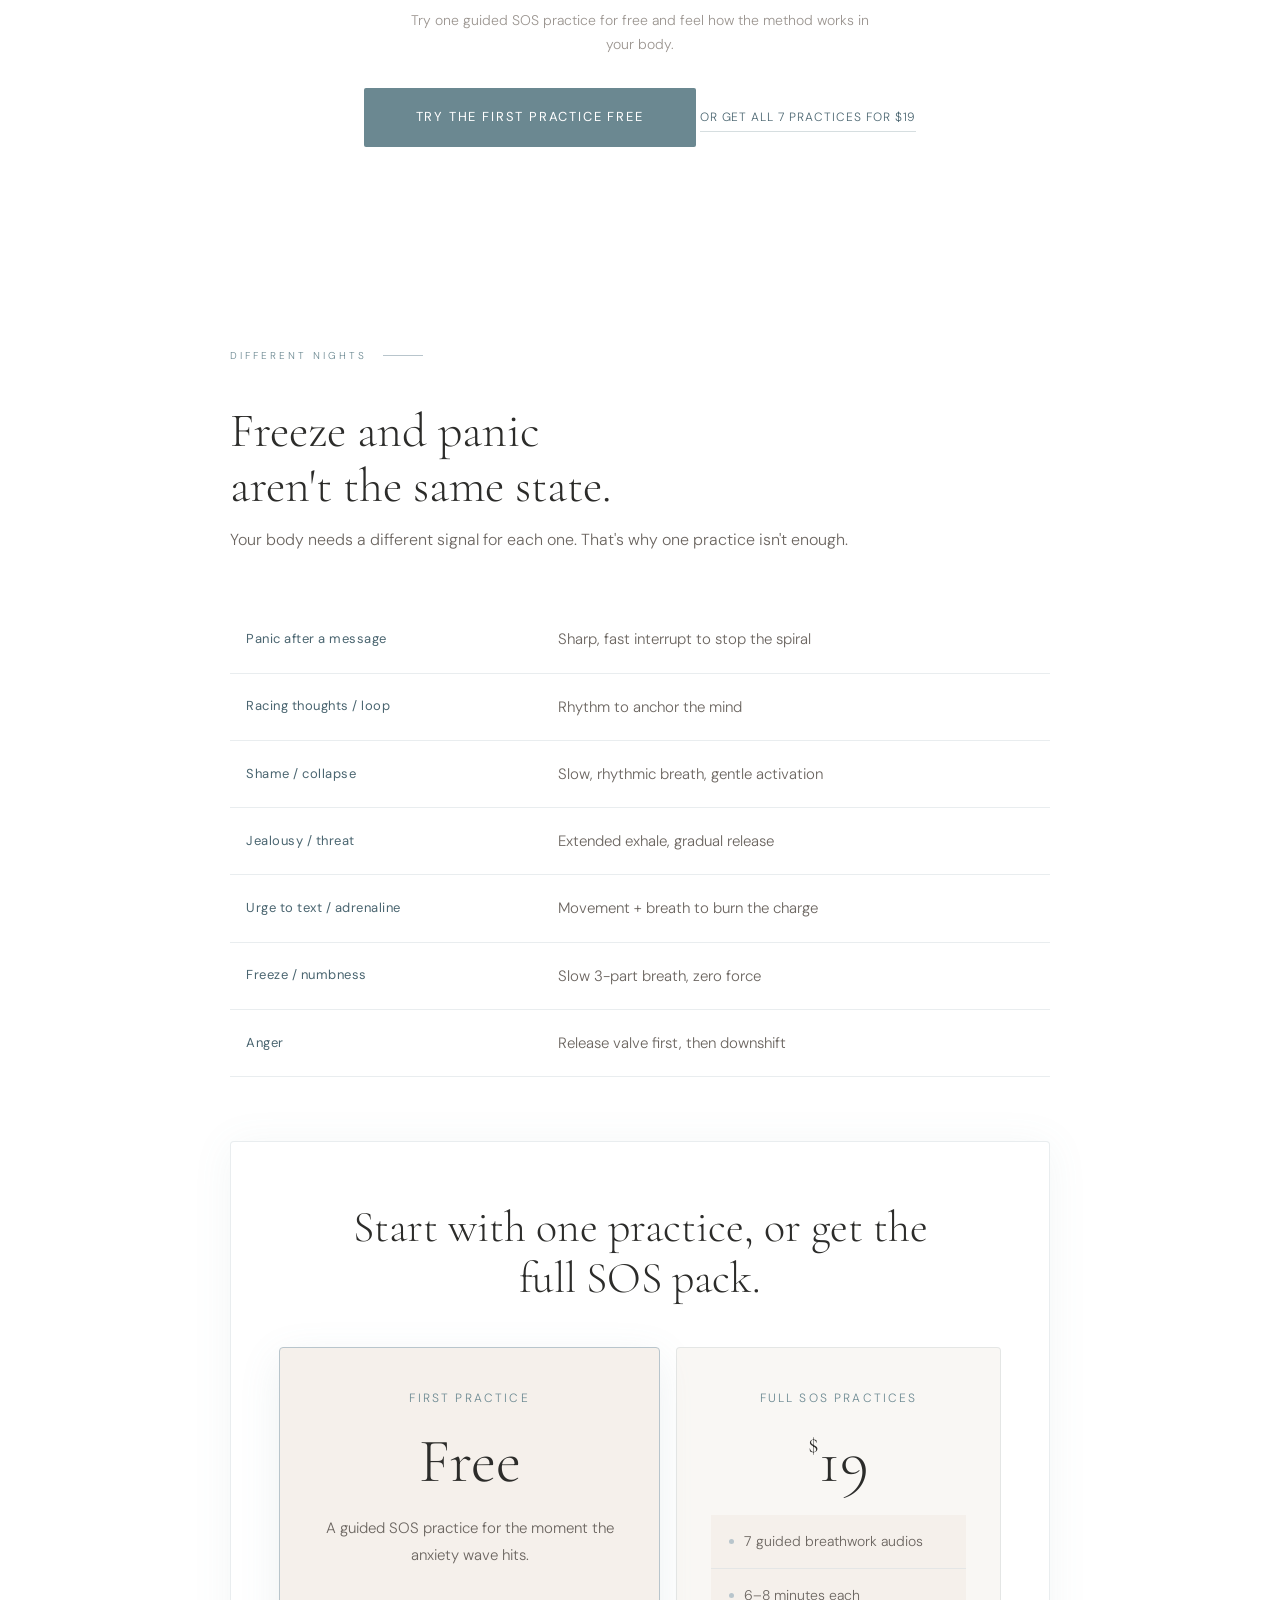
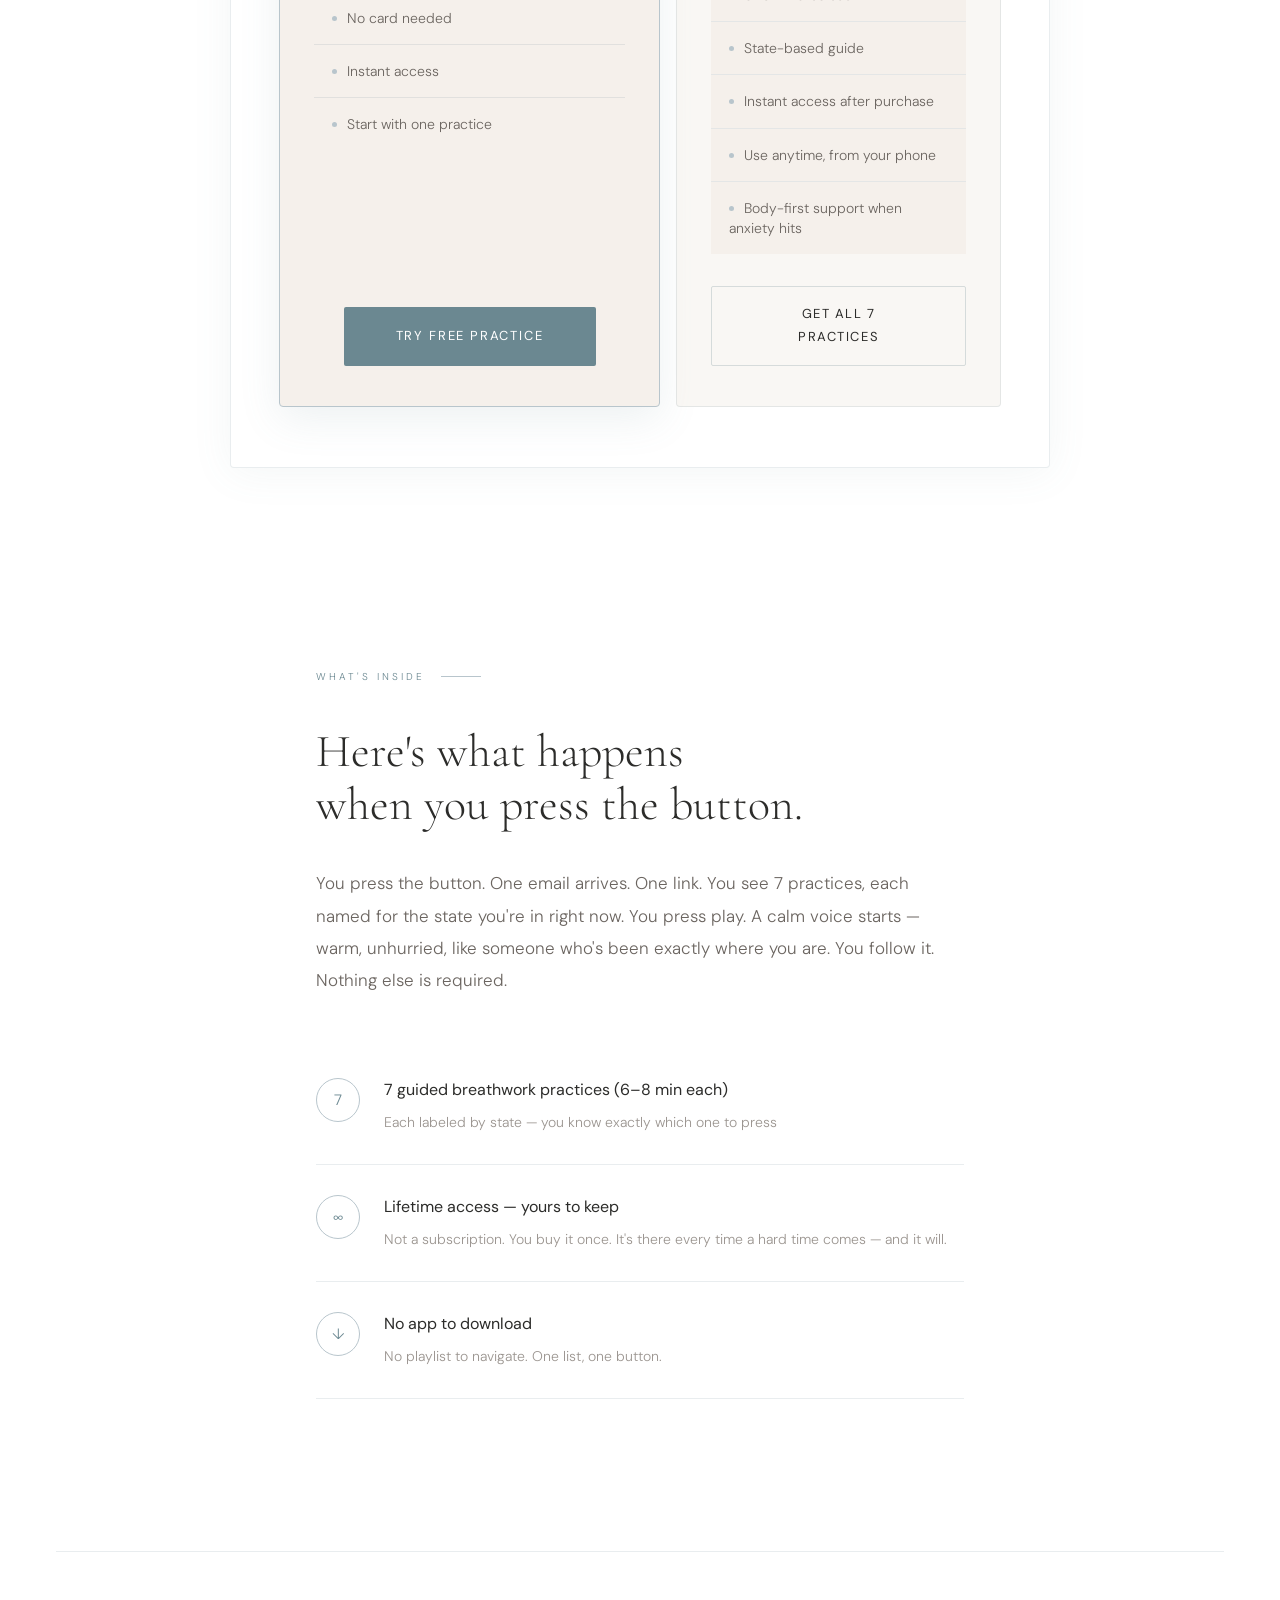
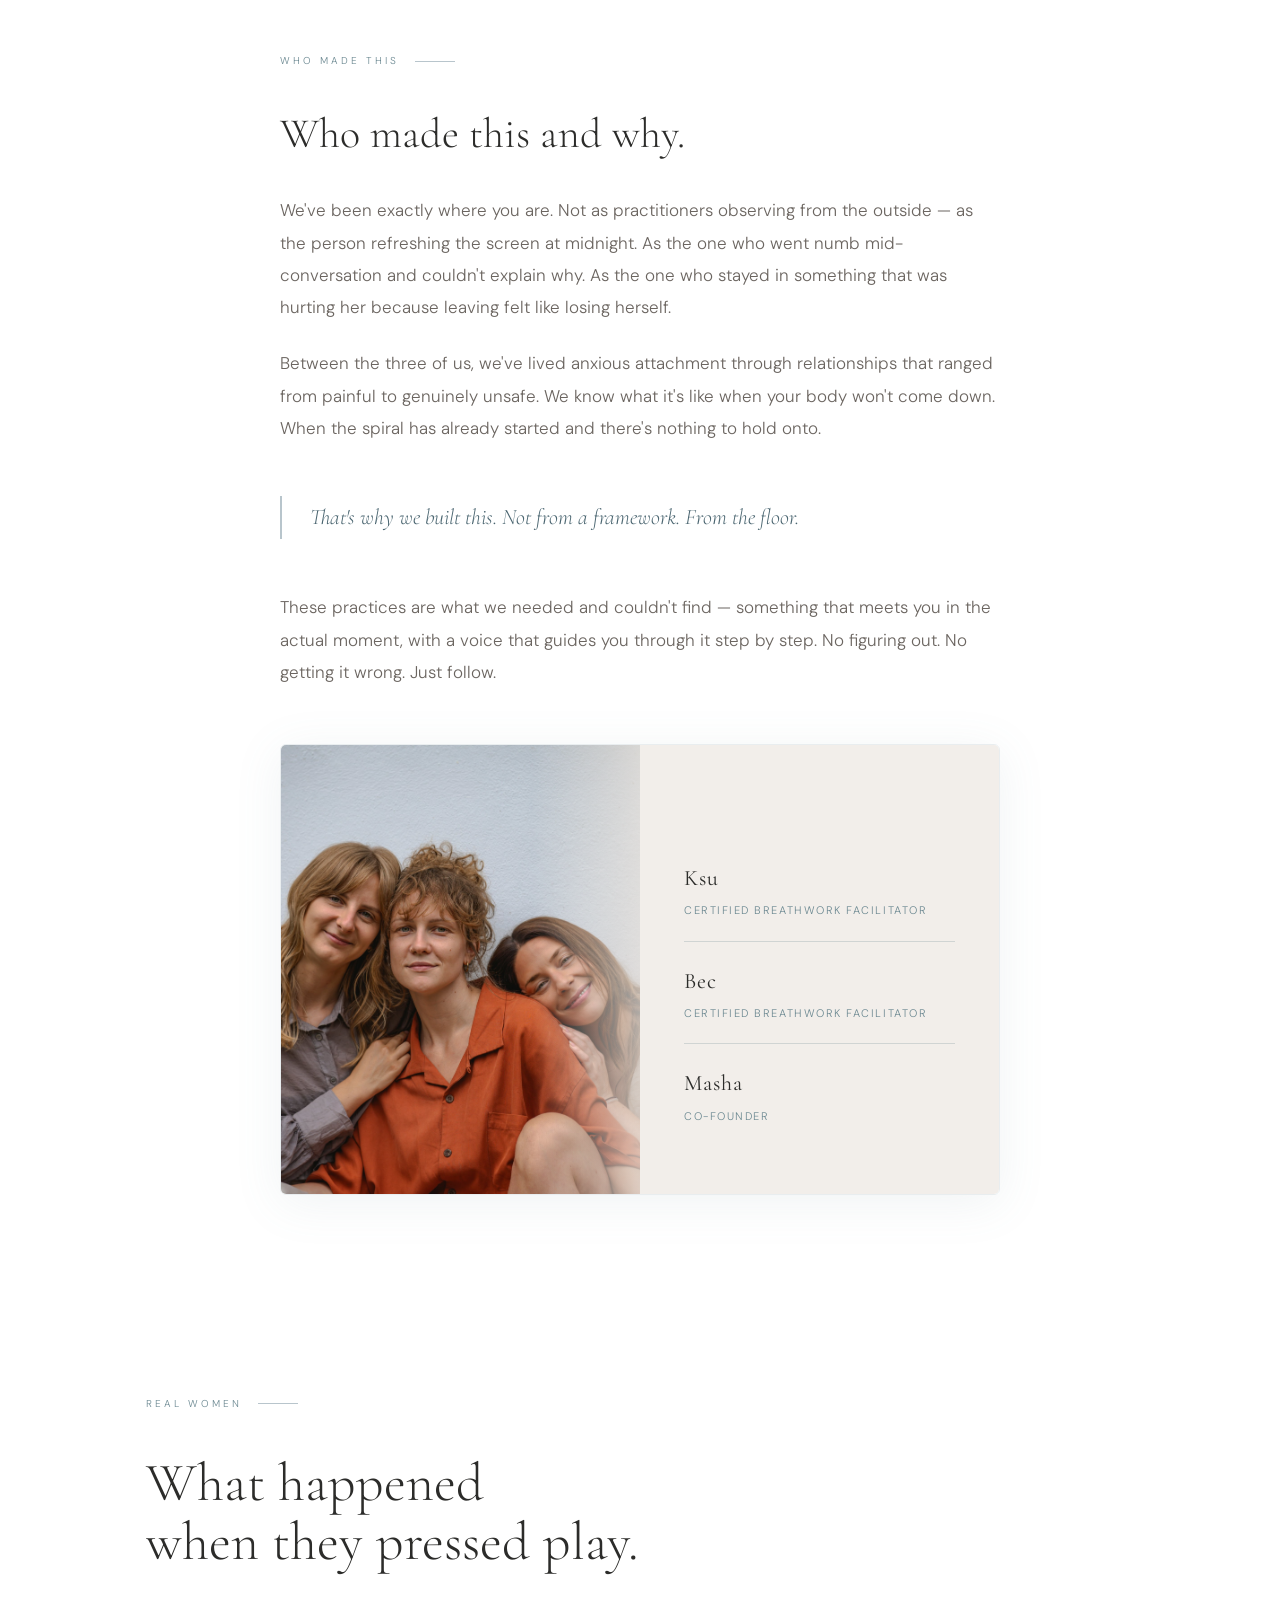
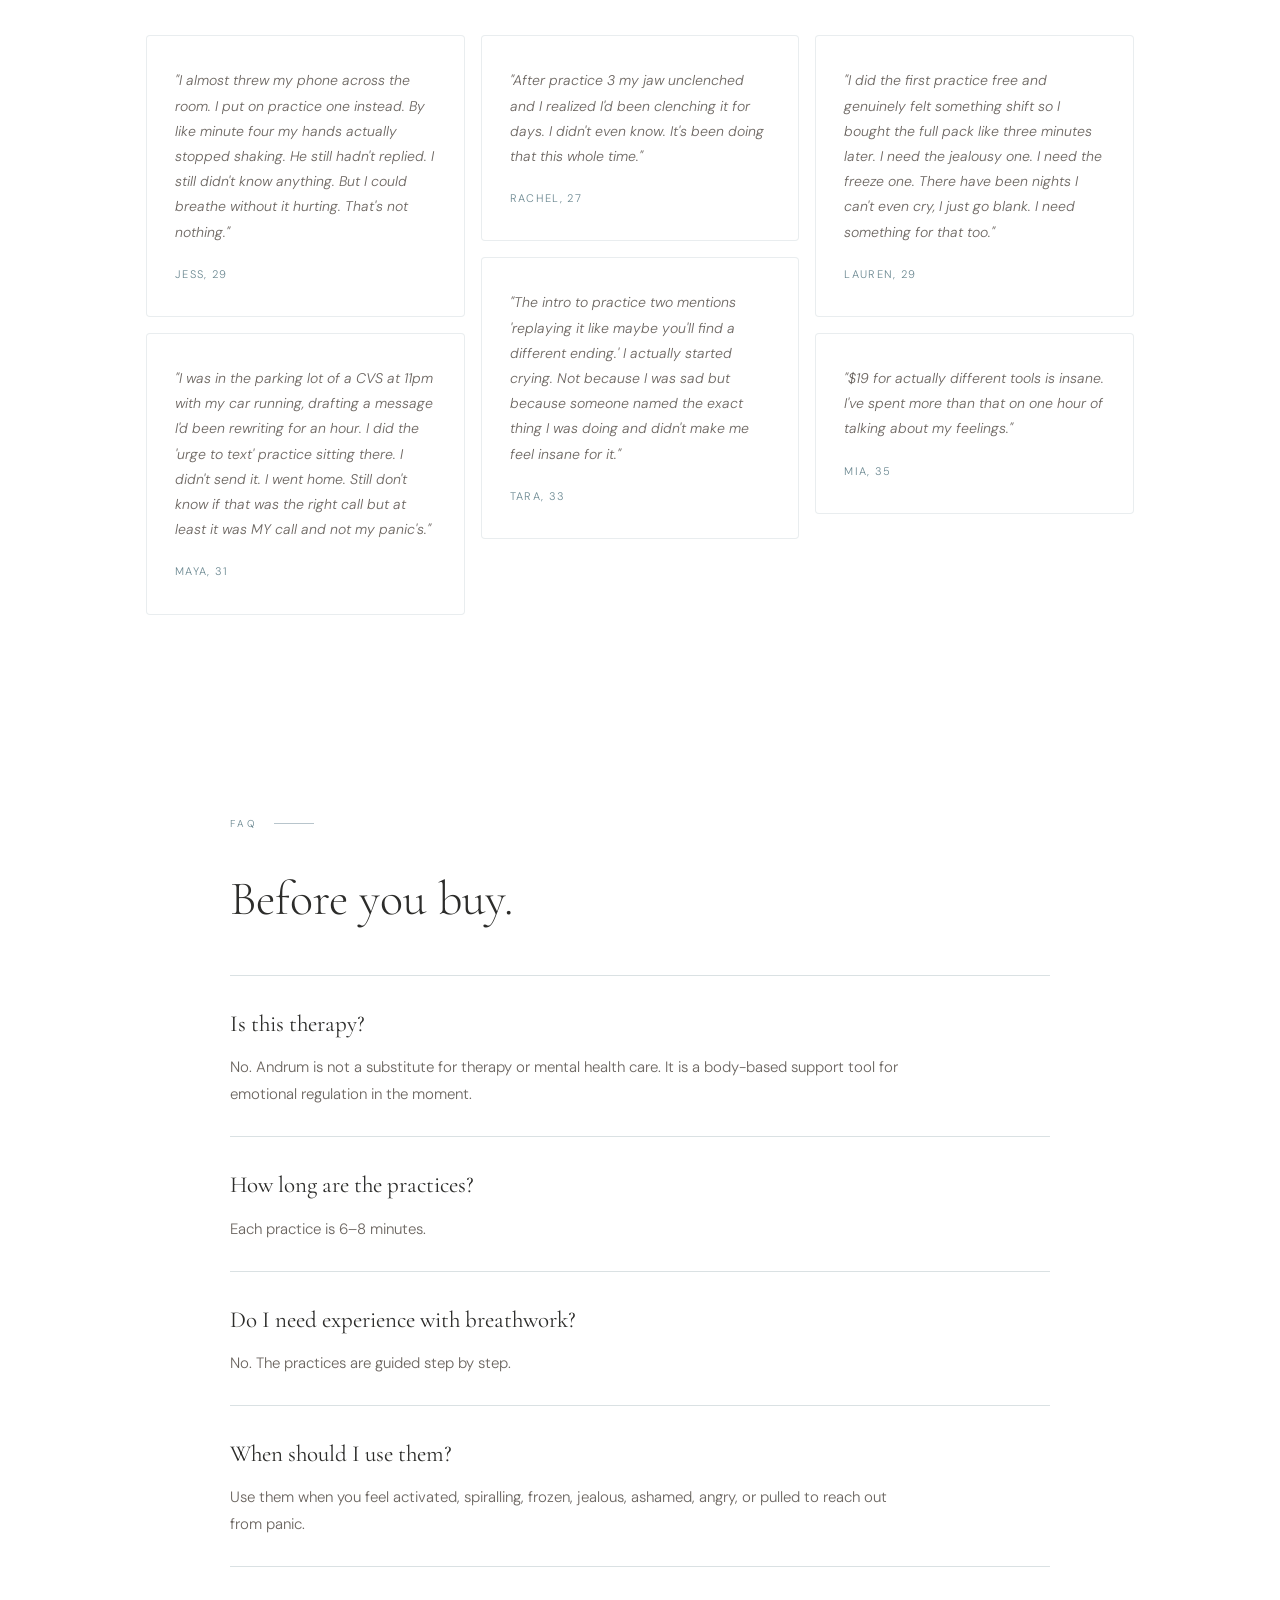
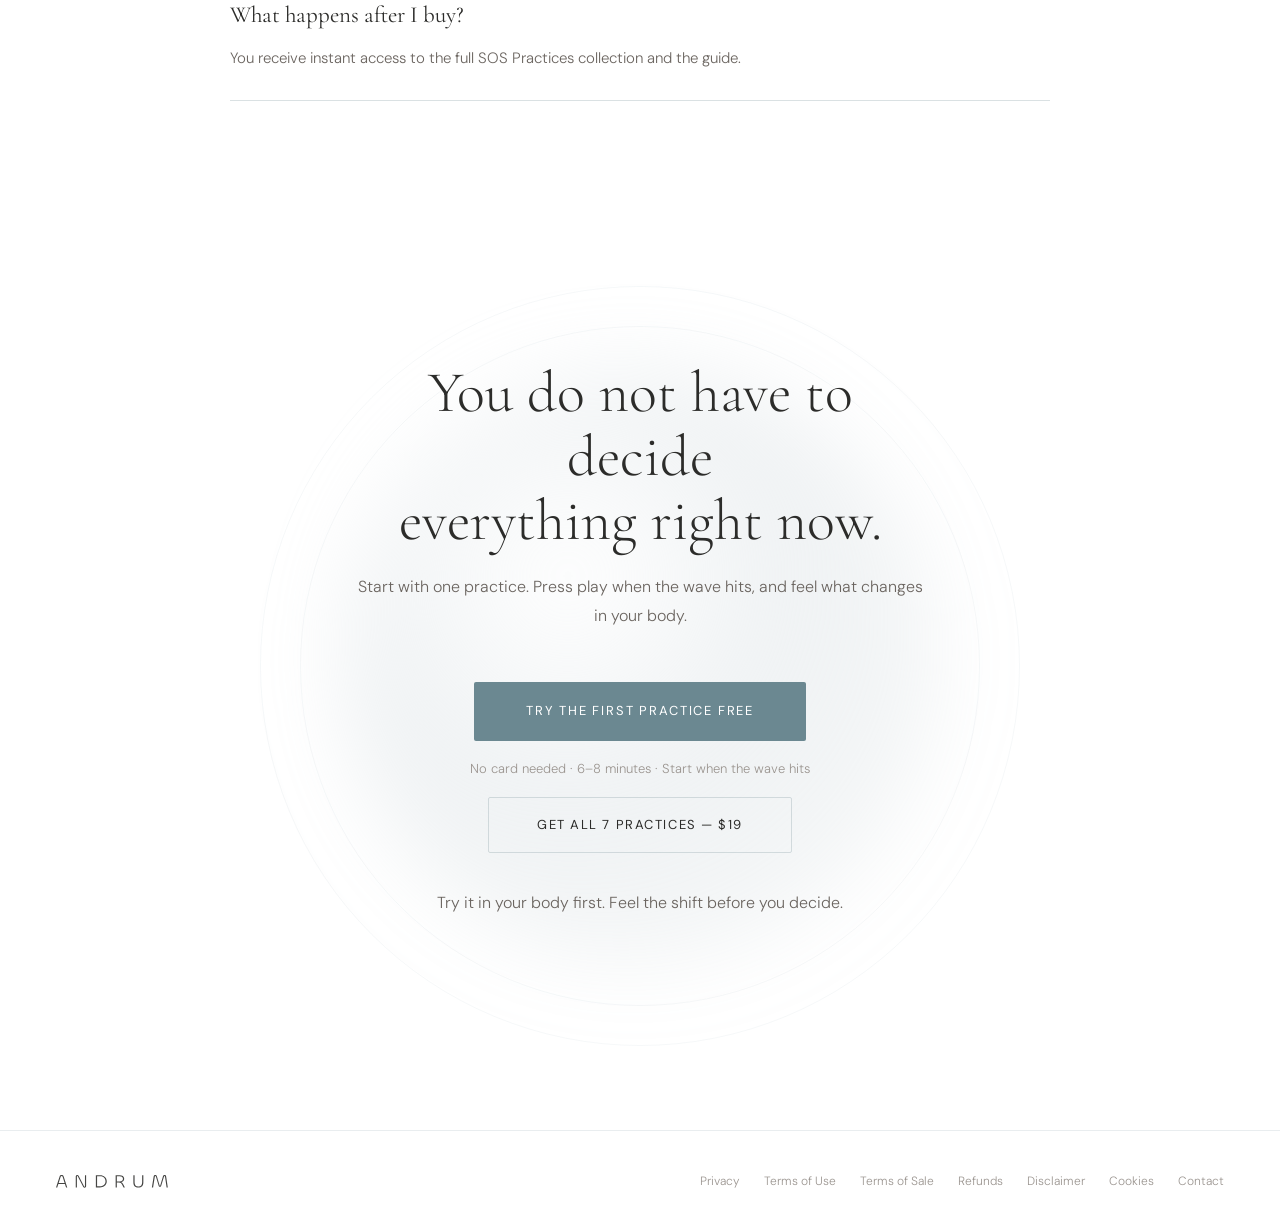
==== commit a8367b3e: "Add GA4 tracking events" ====
--- a/index.html
+++ b/index.html
@@ -11,6 +11,15 @@
 <link href="https://fonts.googleapis.com/css2?family=Cormorant+Garamond:ital,wght@0,300;0,400;0,500;1,300;1,400&family=DM+Sans:ital,wght@0,300;0,400;1,300&display=swap" rel="stylesheet">
 <link rel="stylesheet" href="assets/css/styles.css?v=20260520-1">
 <meta name="facebook-domain-verification" content="3xx6dzc41m1uela67o3lx78pn9i4a4" />
+<!-- Google tag (GA4) -->
+<script async src="https://www.googletagmanager.com/gtag/js?id=G-SE2VTYM7L8"></script>
+<script>
+window.dataLayer = window.dataLayer || [];
+function gtag(){dataLayer.push(arguments);}
+gtag('js', new Date());
+gtag('config', 'G-SE2VTYM7L8');
+</script>
+<!-- End Google tag (GA4) -->
 <!-- Meta Pixel Code -->
 <script>
 !function(f,b,e,v,n,t,s)
@@ -233,7 +242,7 @@
     <p>Start with the first practice.</p>
     <span>Try one guided SOS practice for free and feel how the method works in your body.</span>
     <a href="#free-practice" class="btn-primary js-free-practice-modal">Try the first practice free</a>
-    <a href="https://checkout.teachable.com/secure/2716567/checkout/order_9qcwvskk" class="text-link">Or get all 7 practices for $19</a>
+    <a href="https://checkout.teachable.com/secure/2716567/checkout/order_9qcwvskk" class="text-link" data-checkout-link>Or get all 7 practices for $19</a>
   </div>
 </section>
 
@@ -478,6 +487,42 @@
 </div>
 
 <script>
+  function trackGoogleEvent(eventName, params, callback) {
+    if (typeof window.gtag !== 'function') {
+      if (typeof callback === 'function') callback();
+      return false;
+    }
+
+    var eventParams = Object.assign({
+      event_category: 'engagement',
+      page_location: window.location.href,
+      page_title: document.title
+    }, params || {});
+
+    var debugParams = new URLSearchParams(window.location.search);
+    if (
+      debugParams.get('debug_mode') === 'true' ||
+      debugParams.get('ga_debug') === '1' ||
+      window.location.hostname === 'localhost' ||
+      window.location.protocol === 'file:'
+    ) {
+      eventParams.debug_mode = true;
+    }
+
+    if (typeof callback === 'function') {
+      var callbackWasCalled = false;
+      eventParams.event_callback = function() {
+        if (callbackWasCalled) return;
+        callbackWasCalled = true;
+        callback();
+      };
+      eventParams.event_timeout = 800;
+    }
+
+    window.gtag('event', eventName, eventParams);
+    return true;
+  }
+
   function trackMetaLeadOnce() {
     if (window.__andrumMetaLeadTracked) return false;
     window.__andrumMetaLeadTracked = true;
@@ -492,7 +537,11 @@
 
   function ml_webform_success_41481387() {
     var leadTracked = trackMetaLeadOnce();
+    var redirectStarted = false;
     var redirectToFreePractice = function() {
+      if (redirectStarted) return;
+      redirectStarted = true;
+
       try {
         window.top.location.href = 'https://andrumspace.teachable.com/courses/sos-practices-collection-of-7-guided-breathwork-audios/lectures/65814234';
       } catch (e) {
@@ -500,31 +549,39 @@
       }
     };
 
-    if (leadTracked) {
-      setTimeout(redirectToFreePractice, 150);
-      return;
-    }
-
-    redirectToFreePractice();
+    trackGoogleEvent('email_submitted', {
+      method: 'mailerlite',
+      form_id: '41481387'
+    }, function() {
+      setTimeout(redirectToFreePractice, leadTracked ? 150 : 0);
+    });
   }
 
   document.addEventListener('DOMContentLoaded', function() {
     document.querySelectorAll('[data-checkout-link]').forEach(function(link) {
       link.addEventListener('click', function(event) {
         if (event.button !== 0 || event.metaKey || event.ctrlKey || event.shiftKey || event.altKey) return;
-        if (typeof window.fbq !== 'function') return;
 
         event.preventDefault();
-        window.fbq('track', 'InitiateCheckout');
-
-        setTimeout(function() {
+        if (typeof window.fbq === 'function') {
+          window.fbq('track', 'InitiateCheckout');
+        }
+
+        var navigateToCheckout = function() {
           window.location.href = link.href;
-        }, 150);
+        };
+
+        trackGoogleEvent('buy_now_click', {
+          link_url: link.href,
+          link_text: link.textContent.trim()
+        }, function() {
+          setTimeout(navigateToCheckout, 150);
+        });
       });
     });
   });
 </script>
-<script src="assets/js/main.js?v=20260520-1"></script>
+<script src="assets/js/main.js?v=20260602-1"></script>
 <script src="https://groot.mailerlite.com/js/w/webforms.min.js?vb397d78ebaa8a0f631d35384c46d781b" type="text/javascript"></script>
 <script>
   fetch("https://assets.mailerlite.com/jsonp/2360637/forms/187881635271673818/takel");
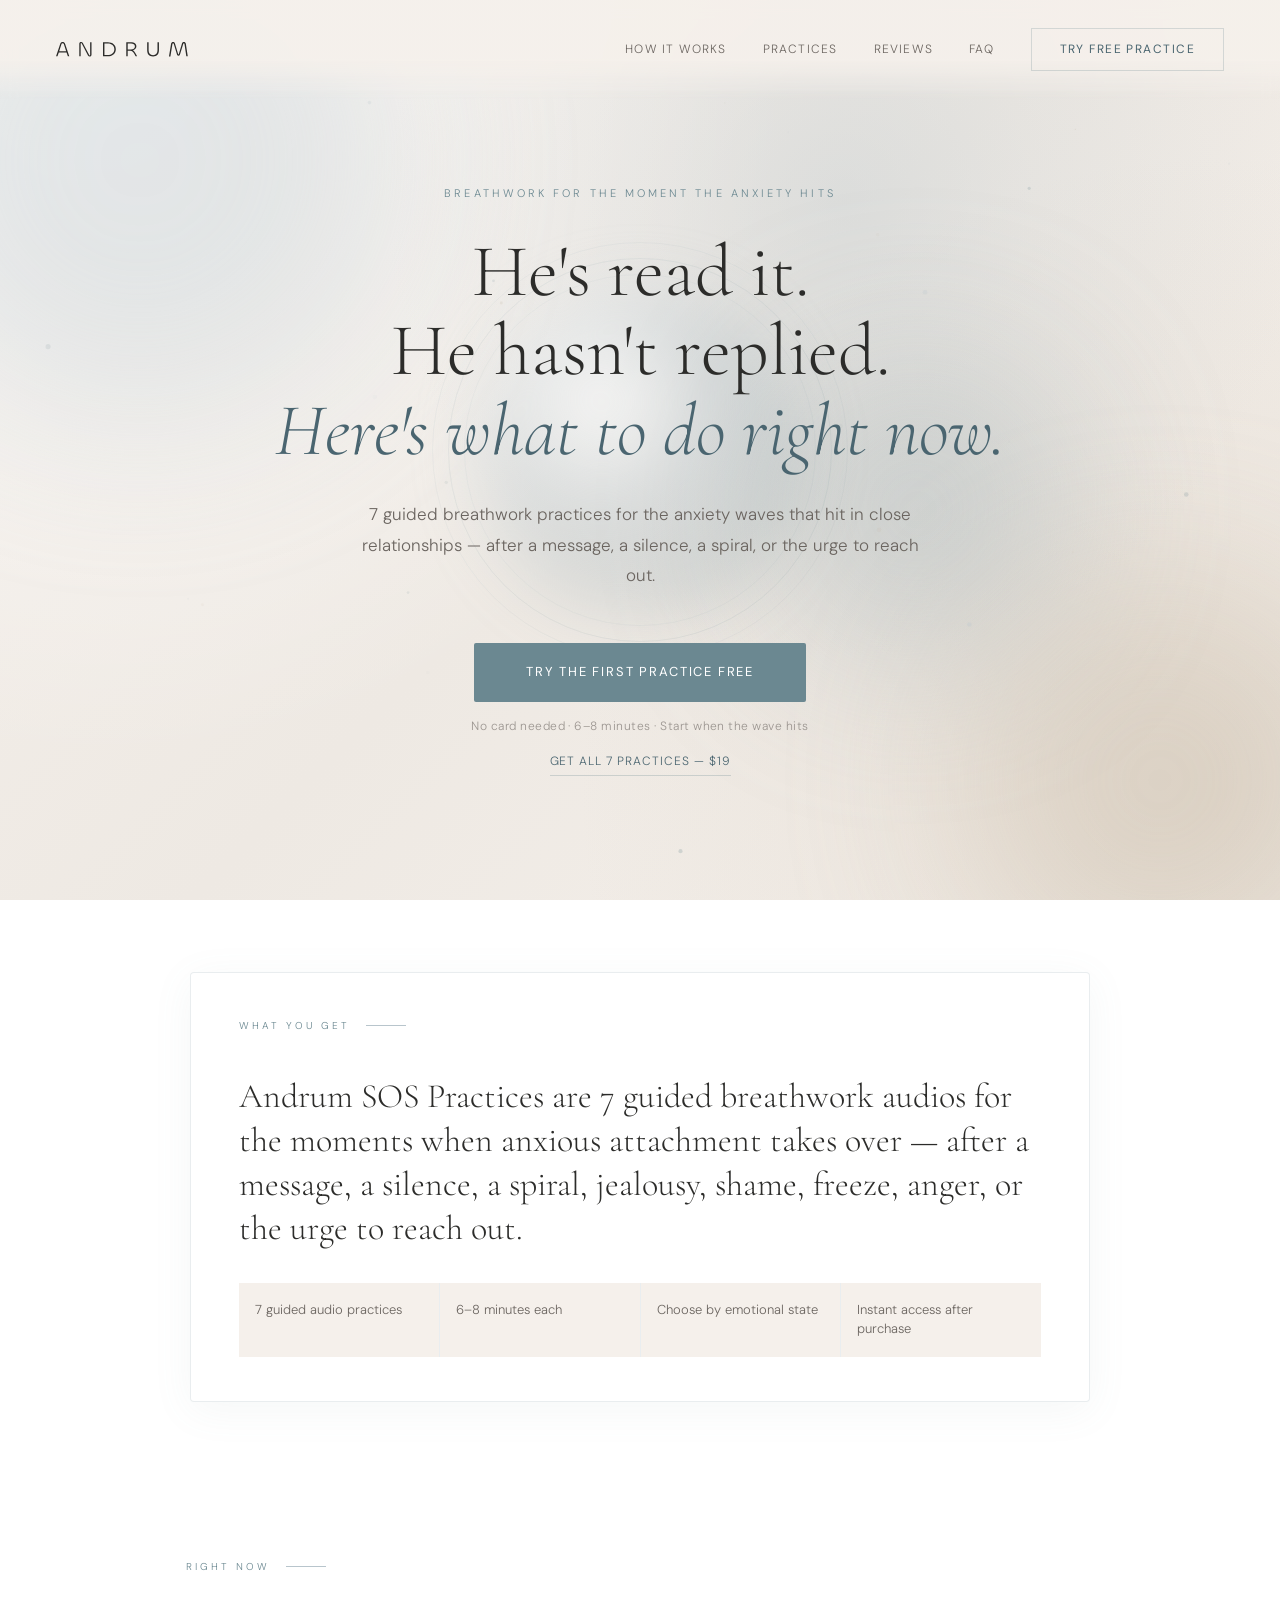
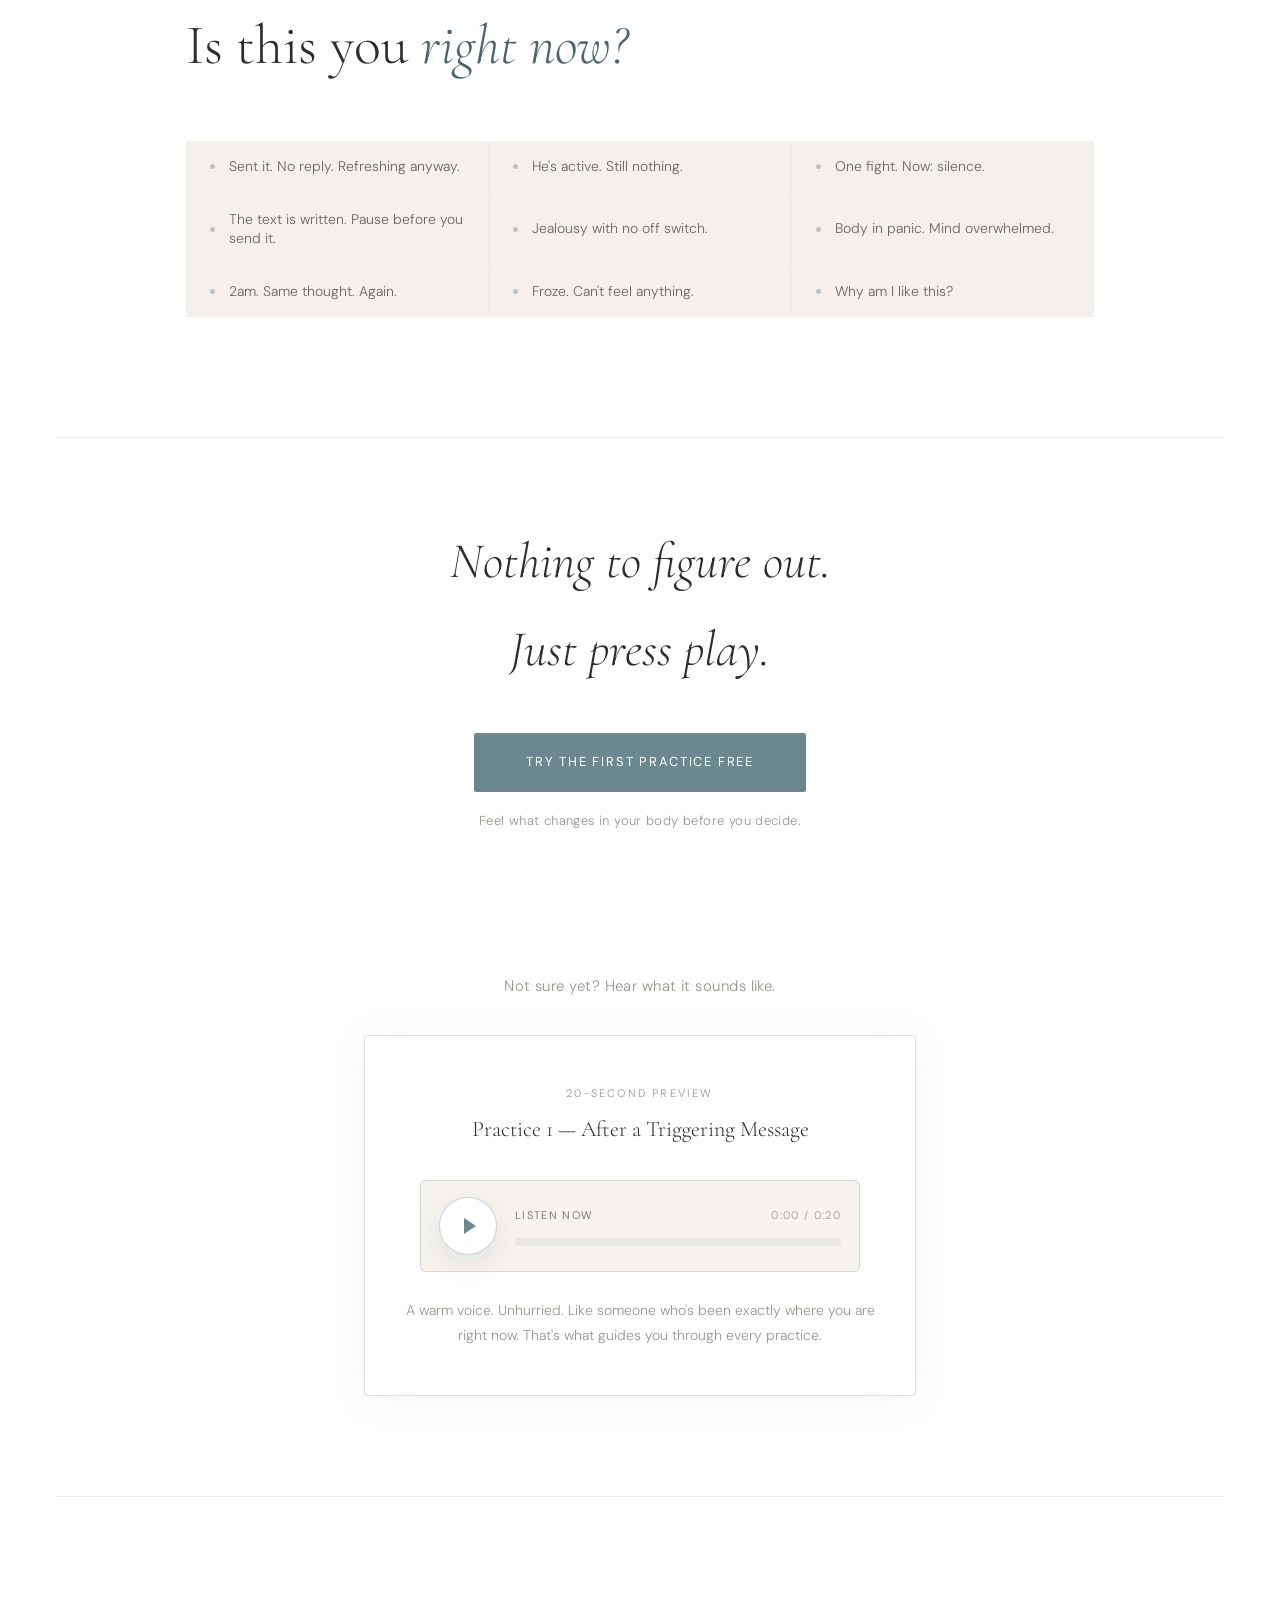
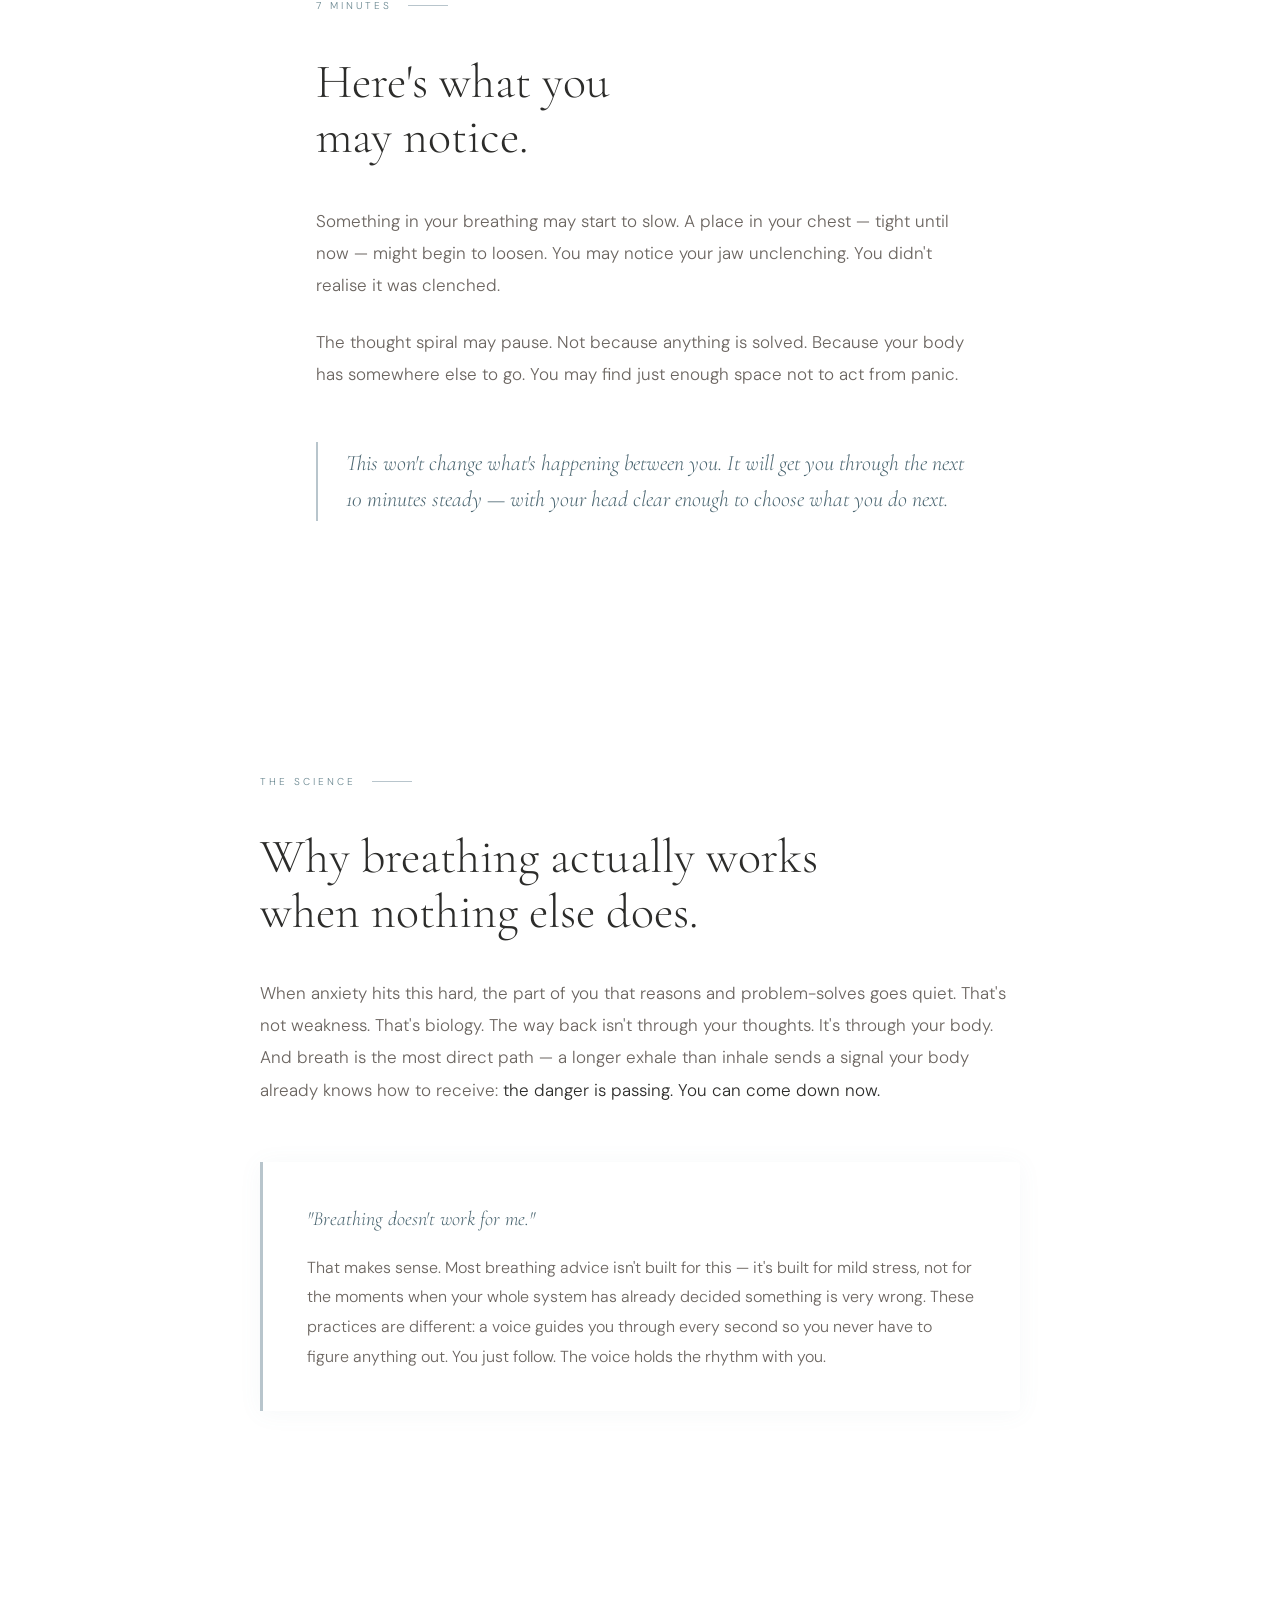
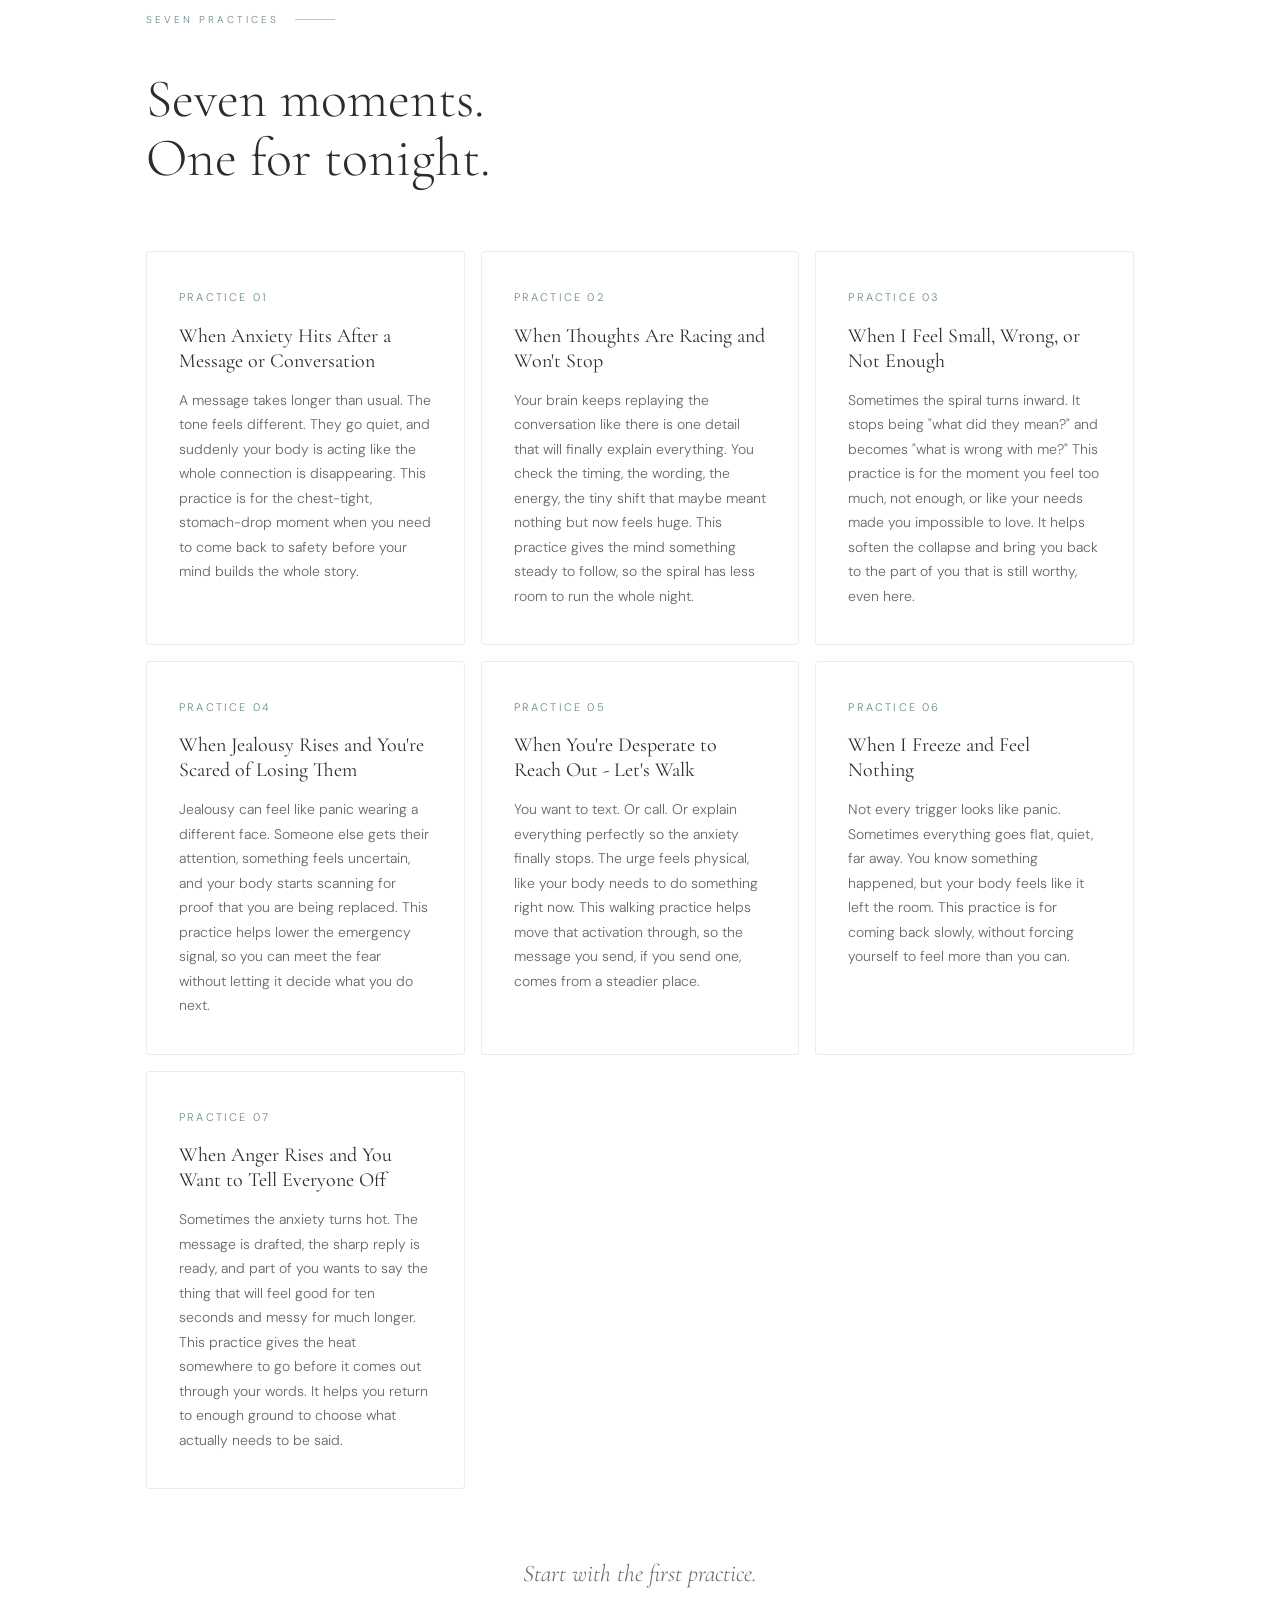
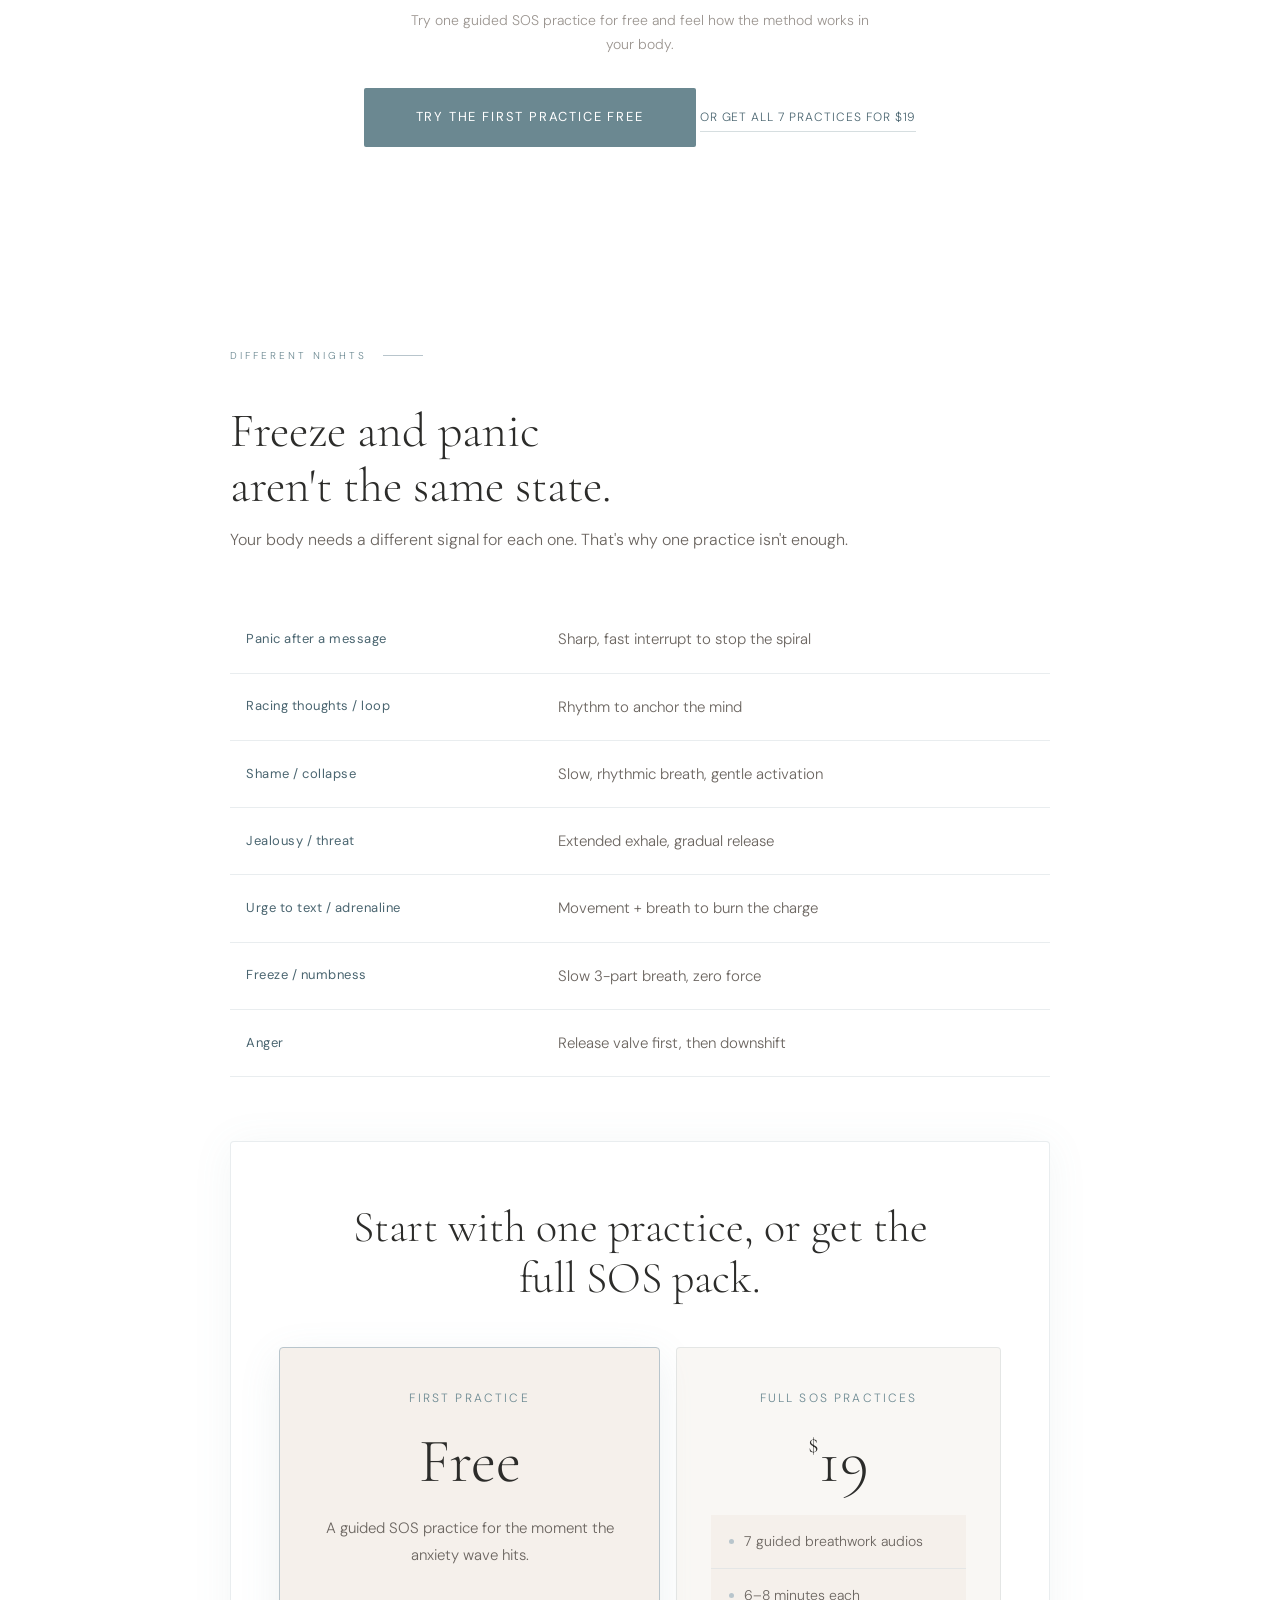
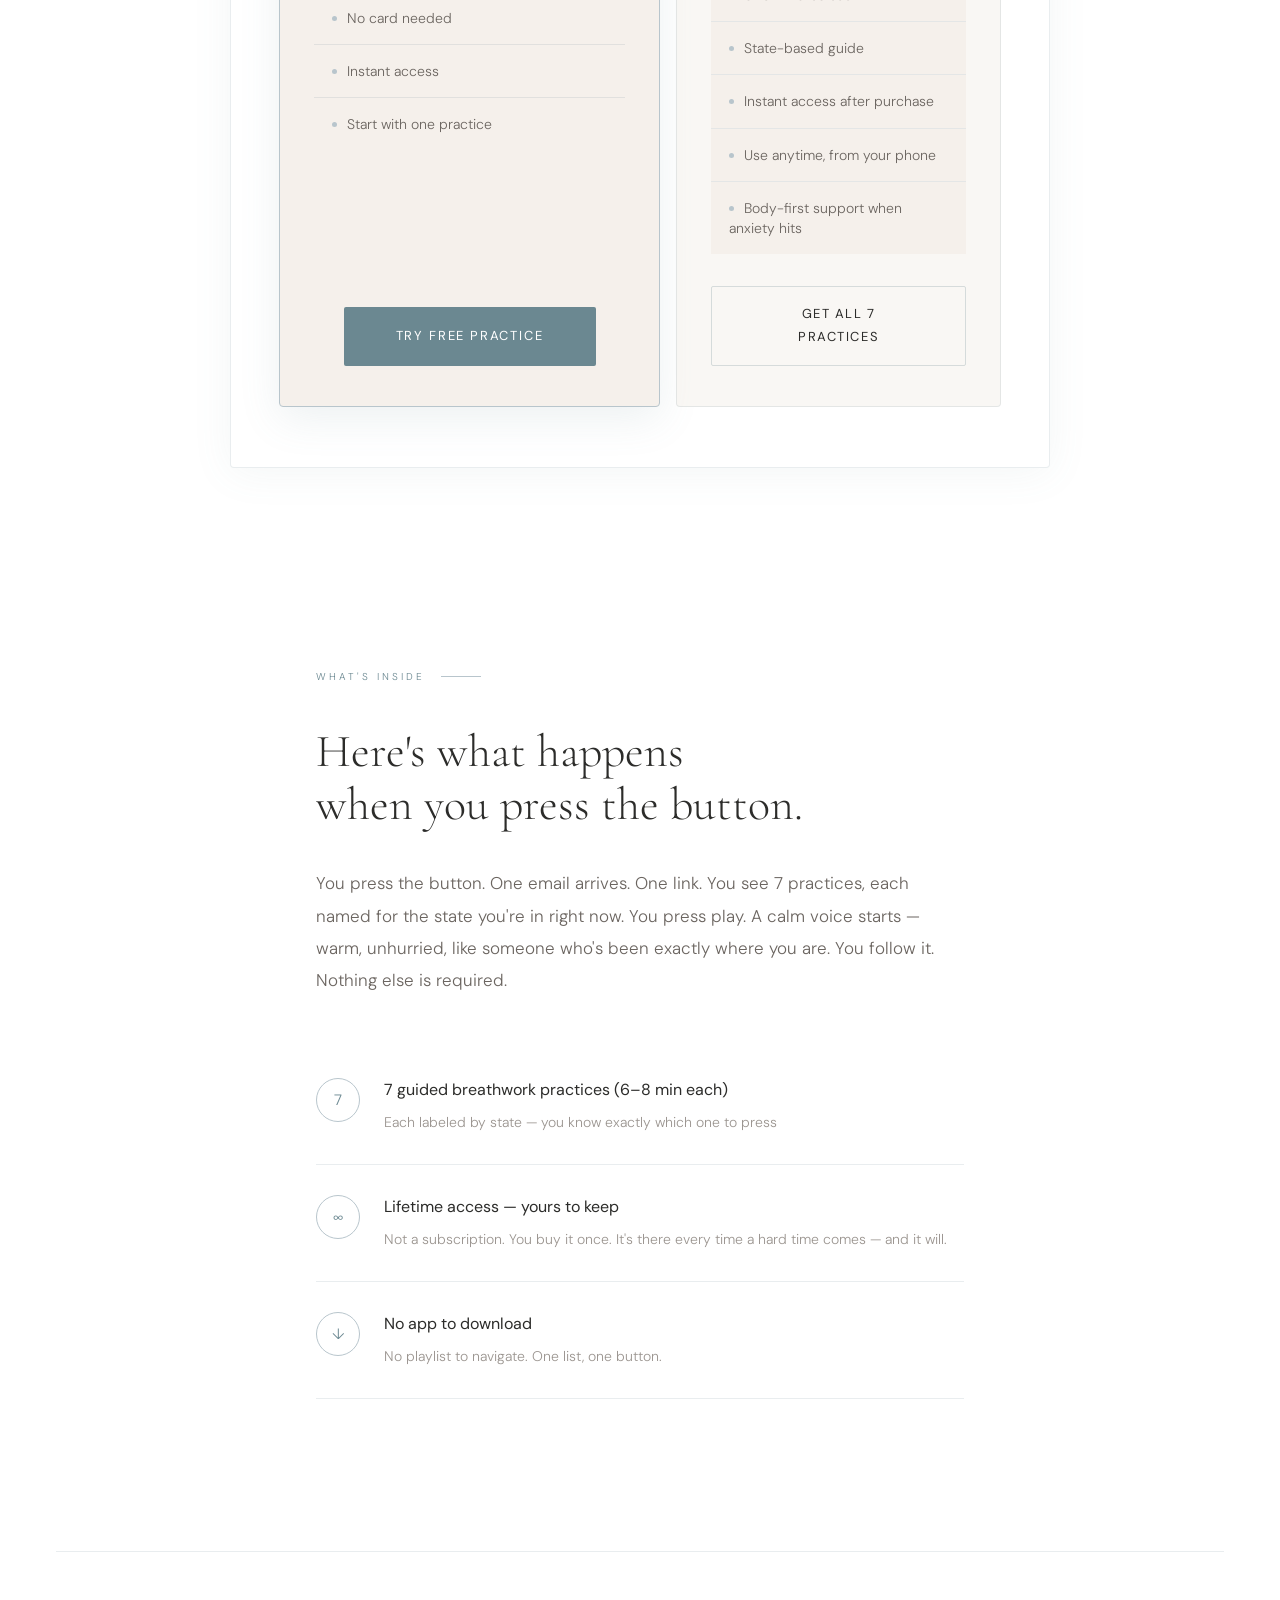
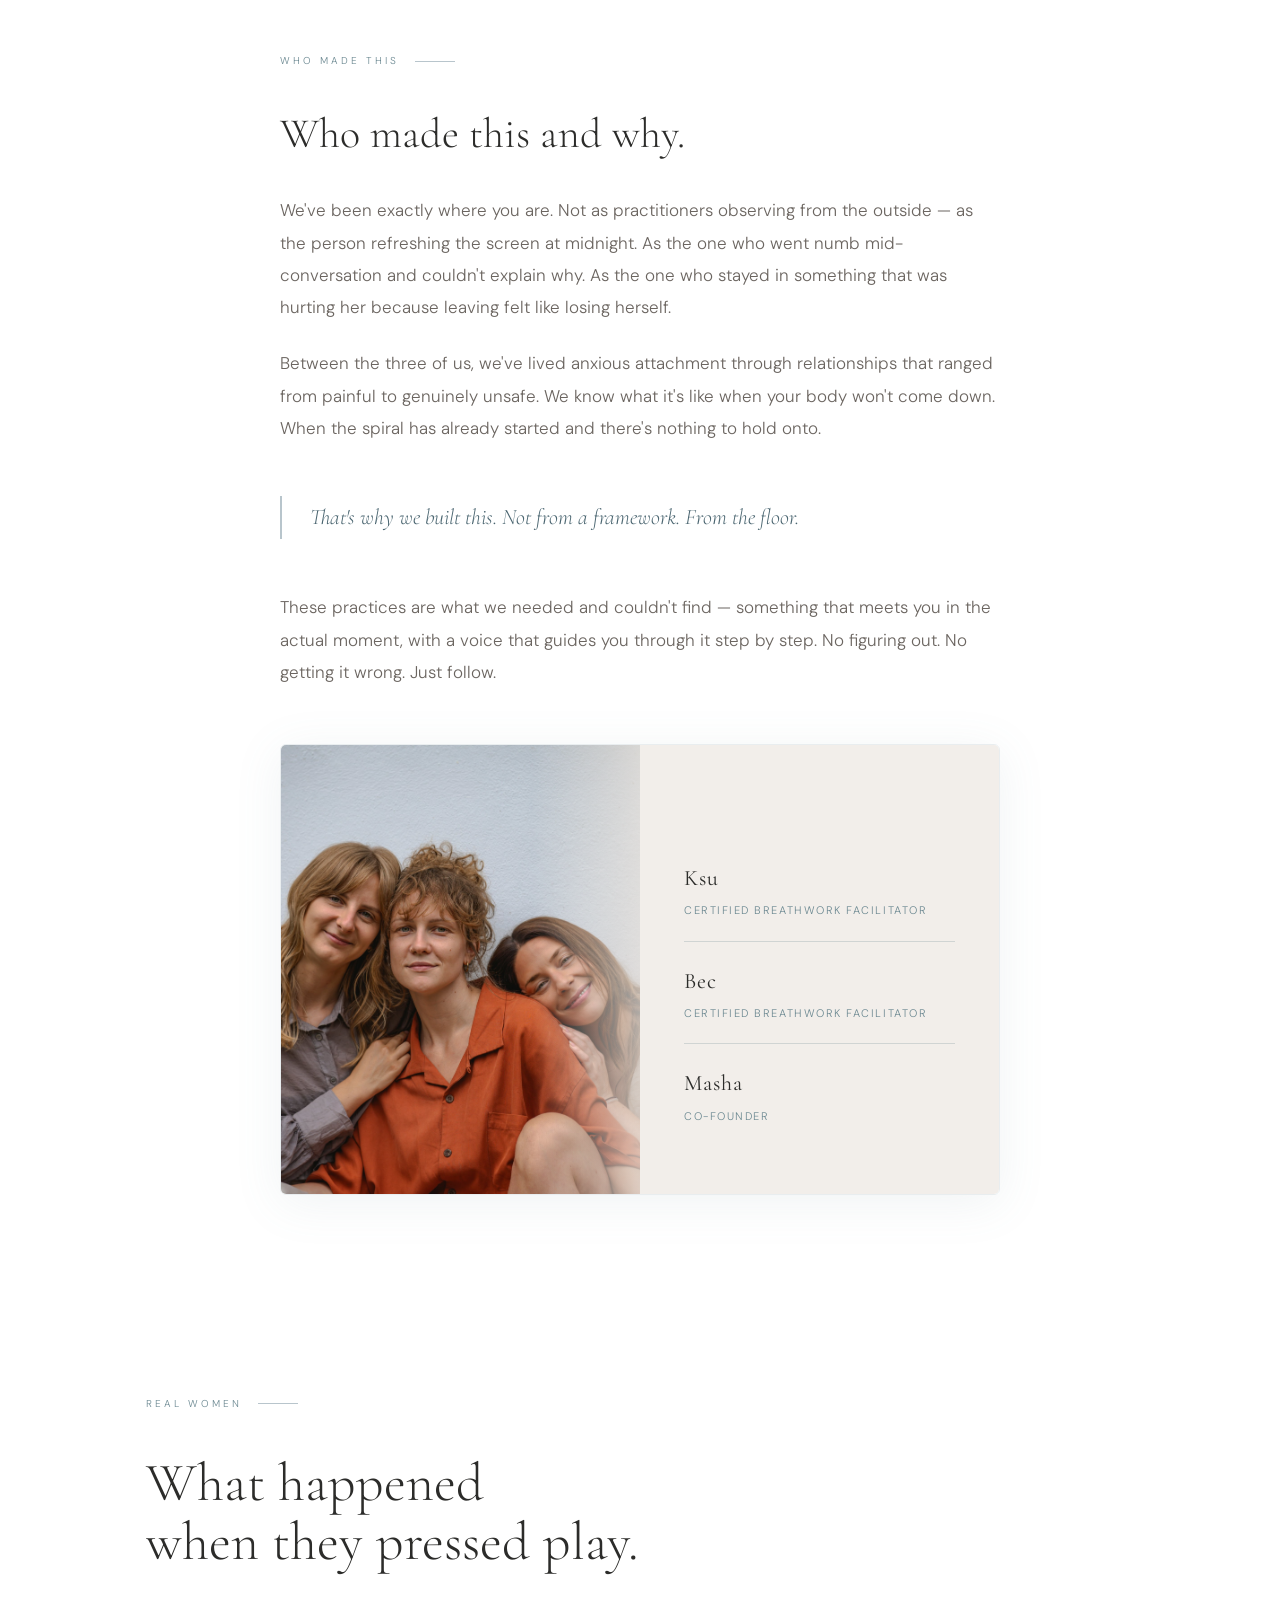
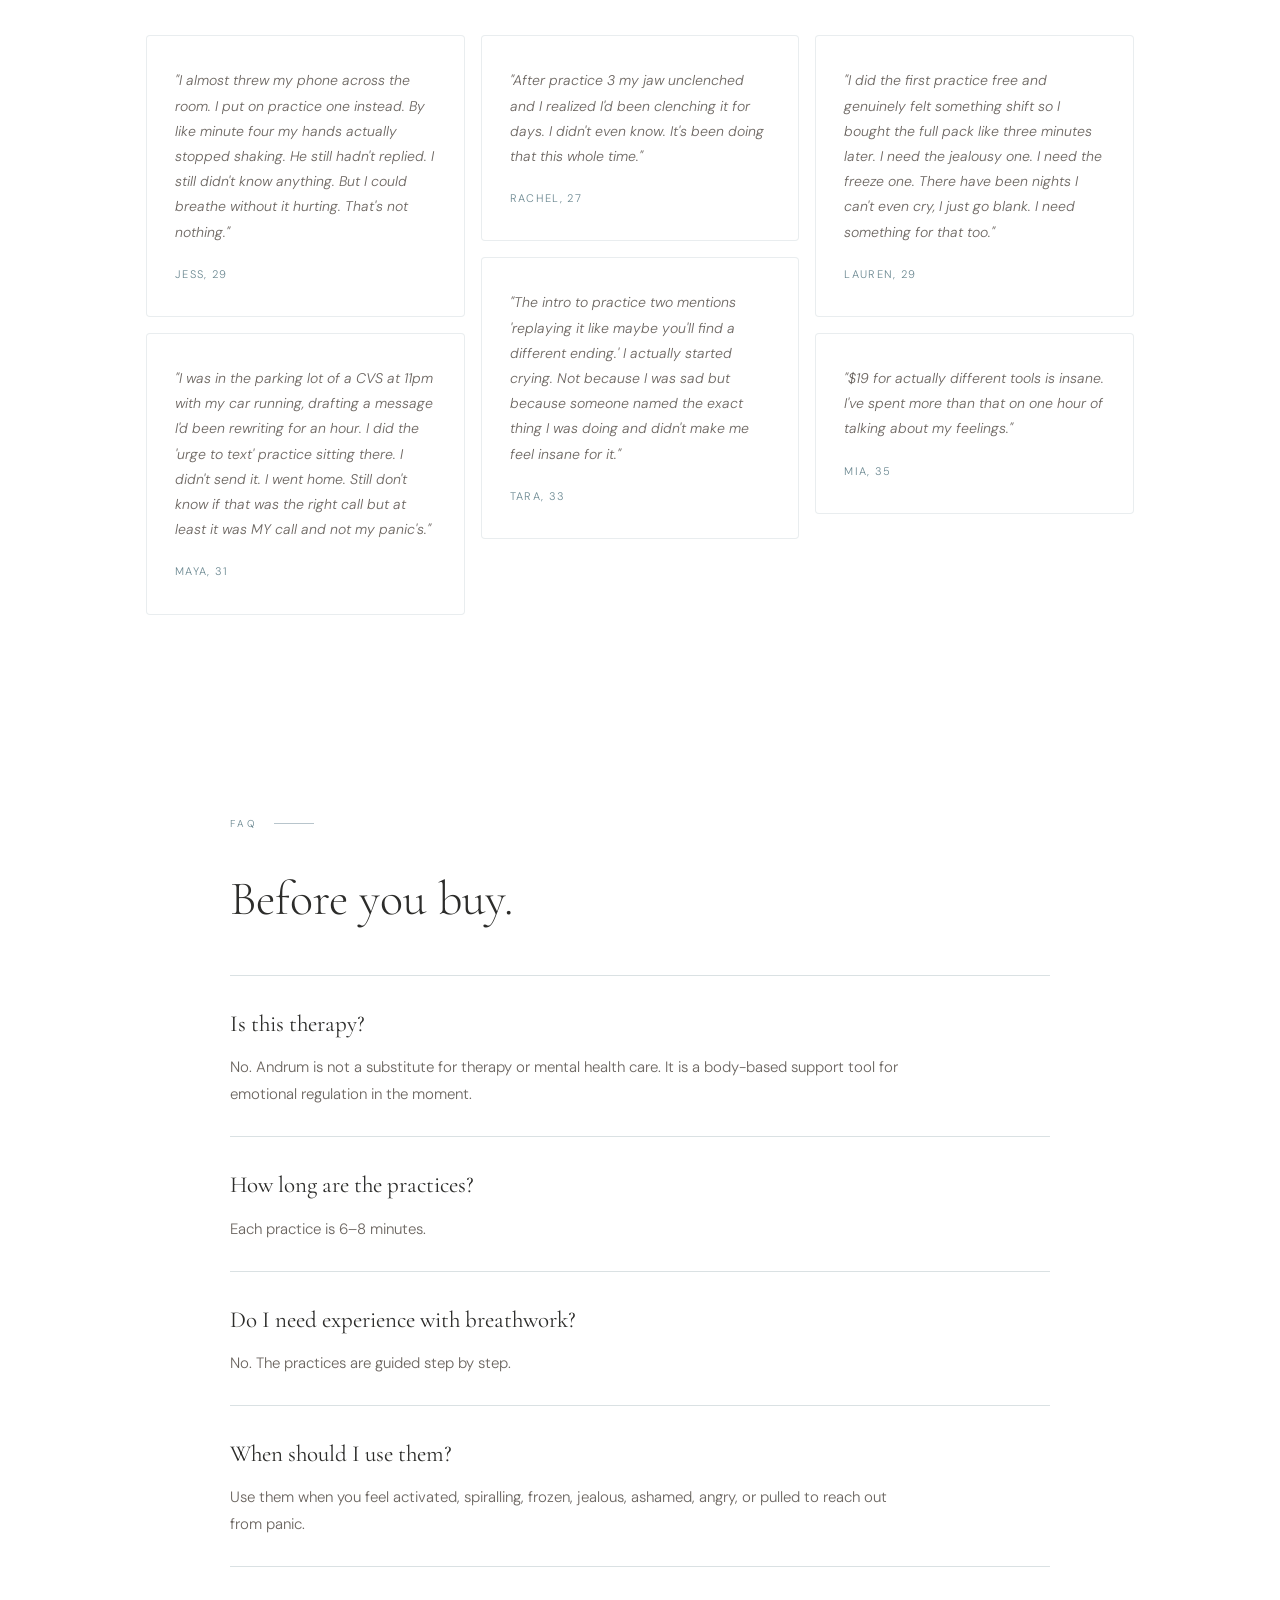
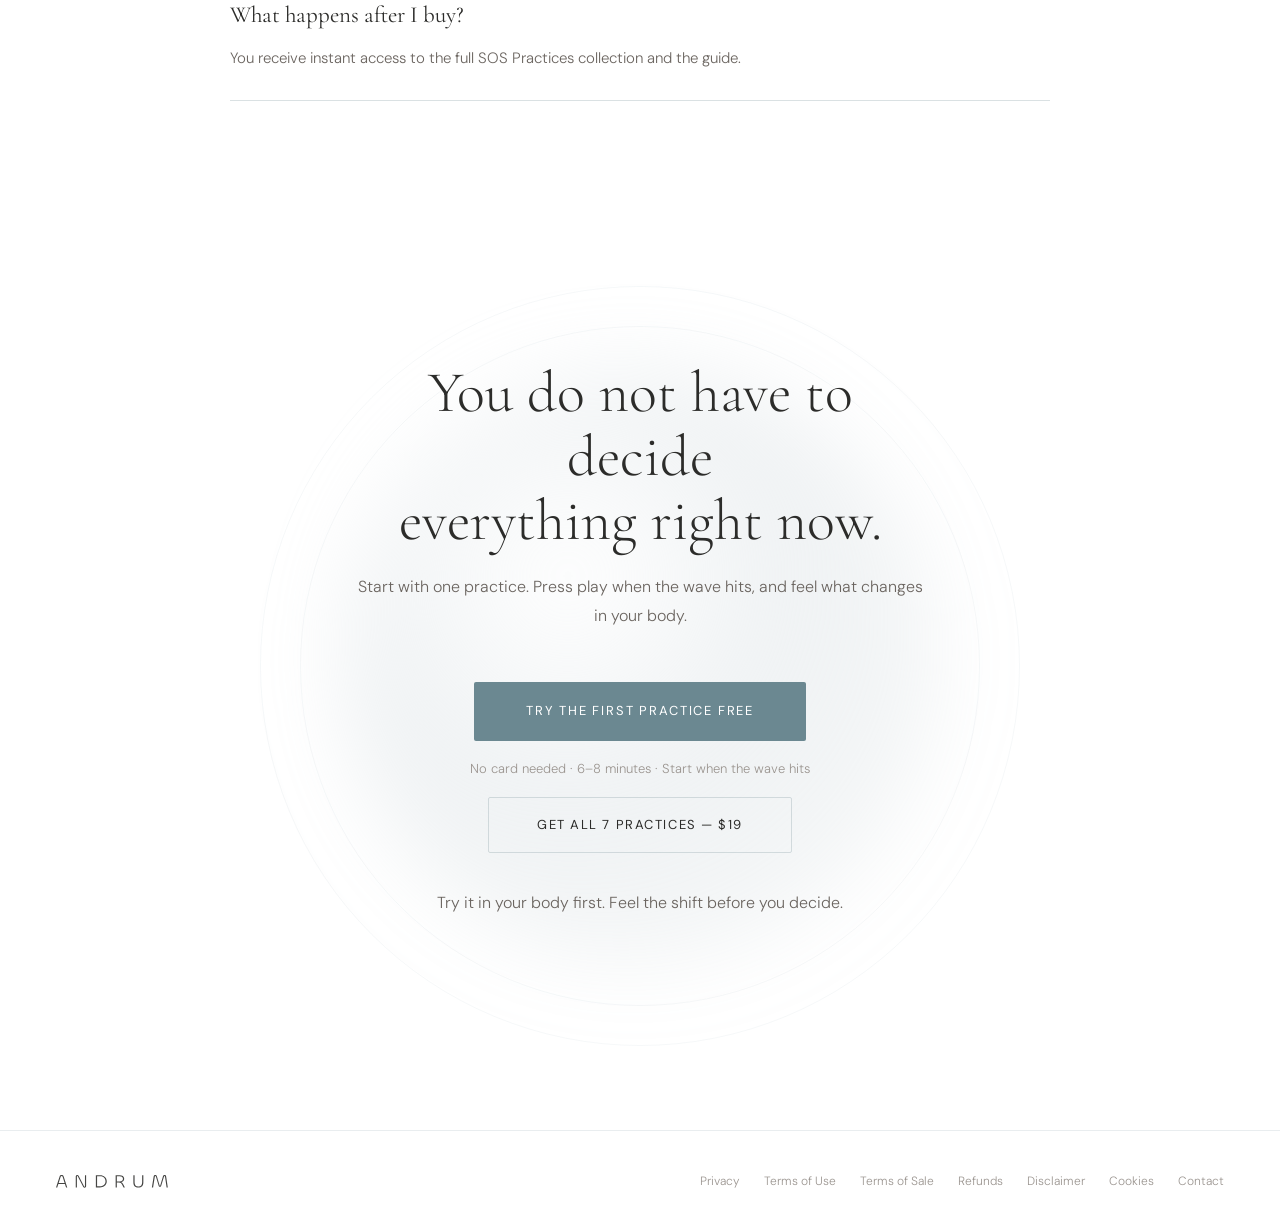
==== commit 58e92281: "Add free practice funnel tracking" ====
--- a/index.html
+++ b/index.html
@@ -535,12 +535,28 @@
     return false;
   }
 
+  function trackMetaCustomEvent(eventName, params) {
+    if (typeof window.fbq !== 'function') return false;
+
+    window.fbq('trackCustom', eventName, params || {});
+    return true;
+  }
+
   function ml_webform_success_41481387() {
     var leadTracked = trackMetaLeadOnce();
     var redirectStarted = false;
     var redirectToFreePractice = function() {
       if (redirectStarted) return;
       redirectStarted = true;
+
+      trackMetaCustomEvent('RedirectToPractice', {
+        destination: 'teachable_free_practice',
+        form_id: '41481387'
+      });
+      trackGoogleEvent('redirect_to_practice', {
+        destination: 'teachable_free_practice',
+        form_id: '41481387'
+      });
 
       try {
         window.top.location.href = 'https://andrumspace.teachable.com/courses/sos-practices-collection-of-7-guided-breathwork-audios/lectures/65814234';
@@ -558,6 +574,26 @@
   }
 
   document.addEventListener('DOMContentLoaded', function() {
+    var emailInput = document.getElementById('mailerlite-email');
+    var formStartTracked = false;
+    function trackFormStart() {
+      if (formStartTracked) return;
+      formStartTracked = true;
+
+      trackMetaCustomEvent('FreePracticeFormStart', {
+        form_id: '41481387'
+      });
+      trackGoogleEvent('form_start', {
+        form_id: '41481387',
+        form_name: 'free_practice_form'
+      });
+    }
+
+    if (emailInput) {
+      emailInput.addEventListener('focus', trackFormStart, { once: true });
+      emailInput.addEventListener('input', trackFormStart, { once: true });
+    }
+
     document.querySelectorAll('[data-checkout-link]').forEach(function(link) {
       link.addEventListener('click', function(event) {
         if (event.button !== 0 || event.metaKey || event.ctrlKey || event.shiftKey || event.altKey) return;
@@ -581,7 +617,7 @@
     });
   });
 </script>
-<script src="assets/js/main.js?v=20260602-1"></script>
+<script src="assets/js/main.js?v=20260615-1"></script>
 <script src="https://groot.mailerlite.com/js/w/webforms.min.js?vb397d78ebaa8a0f631d35384c46d781b" type="text/javascript"></script>
 <script>
   fetch("https://assets.mailerlite.com/jsonp/2360637/forms/187881635271673818/takel");
